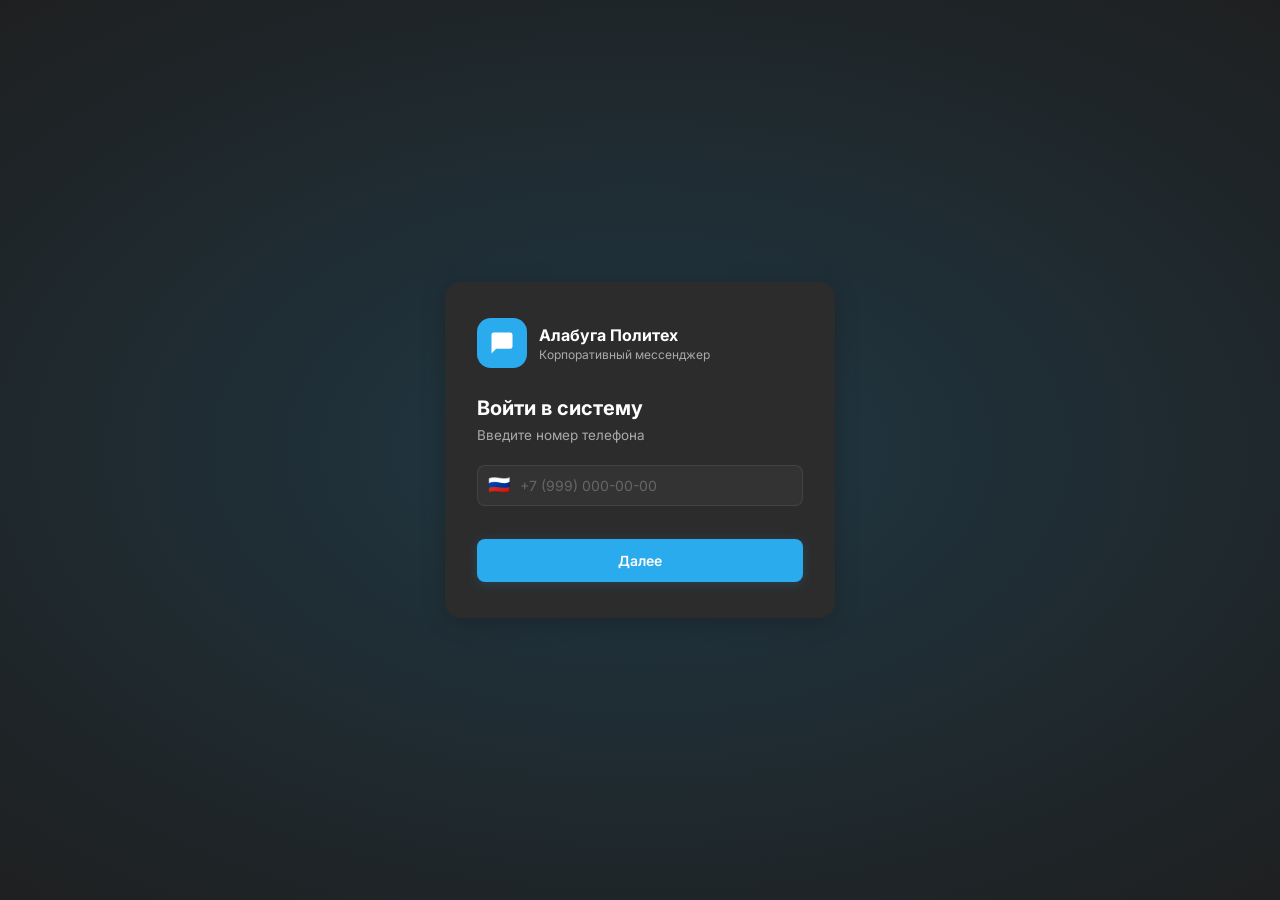
==== frontend/index.html @ 29959d3b "Первый правильный коммит всего проекта" ====
<!DOCTYPE html>
<html lang="ru" data-theme="dark">
<head>
<meta charset="UTF-8">
<meta name="viewport" content="width=device-width,initial-scale=1,viewport-fit=cover">
<title>Алабуга Политех</title>
<link rel="preconnect" href="https://fonts.googleapis.com">
<link href="https://fonts.googleapis.com/css2?family=Inter:wght@400;500;600;700&display=swap" rel="stylesheet">
<link rel="stylesheet" href="css/style.css">
</head>
<body>

<!-- AUTH -->
<div id="auth-screen" class="screen">
  <div class="auth-bg"></div>
  <div class="auth-card">
    <div class="auth-logo">
      <div class="auth-logo-icon">
        <svg width="28" height="28" viewBox="0 0 24 24" fill="none"><path d="M21 15a2 2 0 0 1-2 2H7l-4 4V5a2 2 0 0 1 2-2h14a2 2 0 0 1 2 2z" fill="white"/></svg>
      </div>
      <div><div class="auth-logo-name">Алабуга Политех</div><div class="auth-logo-sub">Корпоративный мессенджер</div></div>
    </div>

    <!-- phone -->
    <div class="astep" id="as-phone">
      <h3 class="ah">Войти в систему</h3>
      <p class="ap">Введите номер телефона</p>
      <div class="fg">
        <div class="phone-input-wrap">
          <span class="phone-flag">🇷🇺</span>
          <input type="tel" id="a-phone" placeholder="+7 (999) 000-00-00" oninput="fmtPhone(this)" autocomplete="tel" spellcheck="false">
        </div>
        <div class="hint" id="h-phone"></div>
      </div>
      <button class="btn-pri" id="btn-phone" onclick="stepPhone()">
        <span>Далее</span><div class="spin" style="display:none"></div>
      </button>
    </div>

    <!-- login -->
    <div class="astep" id="as-login" style="display:none">
      <h3 class="ah">Добро пожаловать!</h3>
      <p class="ap" id="login-sub">Введите пароль</p>
      <div class="fg">
        <div class="pw-w">
          <input type="password" id="a-pw-login" placeholder="Пароль" autocomplete="current-password">
          <button class="pw-eye" onclick="tglPw('a-pw-login')" tabindex="-1">
            <svg width="16" height="16" viewBox="0 0 24 24" fill="none" stroke="currentColor" stroke-width="2"><path d="M1 12s4-8 11-8 11 8 11 8-4 8-11 8-11-8-11-8z"/><circle cx="12" cy="12" r="3"/></svg>
          </button>
        </div>
      </div>
      <button class="btn-pri" id="btn-login" onclick="stepLogin()"><span>Войти</span><div class="spin" style="display:none"></div></button>
      <button class="btn-link" onclick="showStep('as-recover')">Забыли пароль?</button>
      <button class="btn-link" onclick="showStep('as-phone')">← Другой номер</button>
    </div>

    <!-- register -->
    <div class="astep" id="as-reg" style="display:none">
      <h3 class="ah">Создать аккаунт</h3>
      <p class="ap">Номер не зарегистрирован</p>
      <div class="fg"><label>Имя и фамилия</label>
        <input type="text" id="a-dn" placeholder="Иван Иванов" autocomplete="name"></div>
      <div class="fg"><label>Username</label>
        <input type="text" id="a-un" placeholder="ivan_ivanov" oninput="valUser(this)">
        <div class="hint" id="h-un"></div></div>
      <div class="fg">
        <label>Пароль</label>
        <div class="pw-w">
          <input type="password" id="a-pw1" placeholder="Минимум 8 символов" oninput="valPw(this)">
          <button class="pw-eye" onclick="tglPw('a-pw1')" tabindex="-1">
            <svg width="16" height="16" viewBox="0 0 24 24" fill="none" stroke="currentColor" stroke-width="2"><path d="M1 12s4-8 11-8 11 8 11 8-4 8-11 8-11-8-11-8z"/><circle cx="12" cy="12" r="3"/></svg>
          </button>
        </div>
        <div class="pw-reqs" id="pw-reqs">
          <div class="pw-req" id="req-len"><span class="req-dot"></span>Минимум 8 символов</div>
          <div class="pw-req" id="req-upper"><span class="req-dot"></span>Заглавная буква (A–Z)</div>
          <div class="pw-req" id="req-lower"><span class="req-dot"></span>Строчная буква (a–z)</div>
          <div class="pw-req" id="req-digit"><span class="req-dot"></span>Цифра (0–9)</div>
        </div>
      </div>
      <div class="fg"><label>Повторите пароль</label>
        <div class="pw-w">
          <input type="password" id="a-pw2" placeholder="Повторите пароль">
          <button class="pw-eye" onclick="tglPw('a-pw2')" tabindex="-1">
            <svg width="16" height="16" viewBox="0 0 24 24" fill="none" stroke="currentColor" stroke-width="2"><path d="M1 12s4-8 11-8 11 8 11 8-4 8-11 8-11-8-11-8z"/><circle cx="12" cy="12" r="3"/></svg>
          </button>
        </div>
      </div>
      <button class="btn-pri" id="btn-reg" onclick="stepRegister()"><span>Создать аккаунт</span><div class="spin" style="display:none"></div></button>
      <button class="btn-link" onclick="showStep('as-phone')">← Назад</button>
    </div>

    <!-- recover -->
    <div class="astep" id="as-recover" style="display:none">
      <h3 class="ah">Восстановление</h3>
      <p class="ap">Новый пароль для <b id="rec-phone-lbl"></b></p>
      <div class="fg"><div class="pw-w">
        <input type="password" id="rec-pw" placeholder="Новый пароль">
        <button class="pw-eye" onclick="tglPw('rec-pw')" tabindex="-1">
          <svg width="16" height="16" viewBox="0 0 24 24" fill="none" stroke="currentColor" stroke-width="2"><path d="M1 12s4-8 11-8 11 8 11 8-4 8-11 8-11-8-11-8z"/><circle cx="12" cy="12" r="3"/></svg>
        </button>
      </div></div>
      <button class="btn-pri" onclick="stepRecover()"><span>Сменить пароль</span></button>
      <button class="btn-link" onclick="showStep('as-login')">← Назад</button>
    </div>

    <!-- done -->
    <div class="astep" id="as-done" style="display:none;text-align:center">
      <div style="font-size:52px;margin:16px 0">🎉</div>
      <h3 class="ah">Готово!</h3>
      <p class="ap">Аккаунт создан</p>
      <button class="btn-pri" onclick="enterApp()"><span>Начать общение</span></button>
    </div>
  </div>
</div>

<!-- APP -->
<div id="app-screen" class="screen" style="display:none">

  <!-- SIDEBAR -->
  <aside class="sidebar" id="sidebar">
    <div class="sb-head">
      <button class="sb-menu-btn" onclick="toggleSbMenu()" id="sb-menu-btn">
        <div class="sb-av" id="sb-av"></div>
      </button>
      <div class="sb-search-wrap">
        <svg class="sb-search-icon" width="16" height="16" viewBox="0 0 24 24" fill="none" stroke="currentColor" stroke-width="2.2"><circle cx="11" cy="11" r="8"/><path d="m21 21-4.35-4.35"/></svg>
        <input id="srch" class="sb-search-inp" placeholder="Поиск" oninput="onSearch(this.value)" spellcheck="false">
        <button id="srch-clear" class="sb-search-clear" onclick="clearSearch()" style="display:none">
          <svg width="14" height="14" viewBox="0 0 24 24" fill="none" stroke="currentColor" stroke-width="2.5"><line x1="18" y1="6" x2="6" y2="18"/><line x1="6" y1="6" x2="18" y2="18"/></svg>
        </button>
      </div>
      <button class="sb-compose-btn" onclick="openCreateGroup()" title="Создать группу">
        <svg width="20" height="20" viewBox="0 0 24 24" fill="none" stroke="currentColor" stroke-width="2"><path d="M12 5v14M5 12h14"/></svg>
      </button>
    </div>

    <!-- sidebar menu overlay -->
    <div class="sb-menu" id="sb-menu" style="display:none">
      <div class="sb-menu-profile" onclick="openProfile();closeSbMenu()">
        <div class="smp-av" id="smenu-av"></div>
        <div class="smp-info">
          <div class="smp-name" id="smenu-name"></div>
          <div class="smp-un" id="smenu-un"></div>
        </div>
      </div>
      <div class="sb-menu-items">
        <button class="sb-mi" onclick="openFavorites();closeSbMenu()">
          <svg width="20" height="20" viewBox="0 0 24 24" fill="none" stroke="currentColor" stroke-width="1.8"><path d="M19 21l-7-5-7 5V5a2 2 0 0 1 2-2h10a2 2 0 0 1 2 2z"/></svg>
          <span>Избранное</span>
        </button>
        <button class="sb-mi" onclick="newFolder();closeSbMenu()">
          <svg width="20" height="20" viewBox="0 0 24 24" fill="none" stroke="currentColor" stroke-width="1.8"><path d="M22 19a2 2 0 0 1-2 2H4a2 2 0 0 1-2-2V5a2 2 0 0 1 2-2h5l2 3h9a2 2 0 0 1 2 2z"/></svg>
          <span>Папки</span>
        </button>
        <button class="sb-mi" onclick="openSettings();closeSbMenu()">
          <svg width="20" height="20" viewBox="0 0 24 24" fill="none" stroke="currentColor" stroke-width="1.8"><circle cx="12" cy="12" r="3"/><path d="M19.4 15a1.65 1.65 0 0 0 .33 1.82l.06.06a2 2 0 0 1-2.83 2.83l-.06-.06a1.65 1.65 0 0 0-1.82-.33 1.65 1.65 0 0 0-1 1.51V21a2 2 0 0 1-4 0v-.09A1.65 1.65 0 0 0 9 19.4a1.65 1.65 0 0 0-1.82.33l-.06.06a2 2 0 0 1-2.83-2.83l.06-.06A1.65 1.65 0 0 0 4.68 15a1.65 1.65 0 0 0-1.51-1H3a2 2 0 0 1 0-4h.09A1.65 1.65 0 0 0 4.6 9a1.65 1.65 0 0 0-.33-1.82l-.06-.06a2 2 0 0 1 2.83-2.83l.06.06A1.65 1.65 0 0 0 9 4.68a1.65 1.65 0 0 0 1-1.51V3a2 2 0 0 1 4 0v.09a1.65 1.65 0 0 0 1 1.51 1.65 1.65 0 0 0 1.82-.33l.06-.06a2 2 0 0 1 2.83 2.83l-.06.06A1.65 1.65 0 0 0 19.4 9a1.65 1.65 0 0 0 1.51 1H21a2 2 0 0 1 0 4h-.09a1.65 1.65 0 0 0-1.51 1z"/></svg>
          <span>Настройки</span>
        </button>
        <button class="sb-mi" onclick="toggleUnreadFilter();closeSbMenu()" id="sb-mi-unread">
          <svg width="20" height="20" viewBox="0 0 24 24" fill="none" stroke="currentColor" stroke-width="1.8"><circle cx="12" cy="12" r="10"/><path d="M12 8v4l3 3"/></svg>
          <span>Непрочитанные</span>
        </button>
        <div class="sb-mi-sep"></div>
        <button class="sb-mi sb-mi-danger" onclick="confirmLogout();closeSbMenu()">
          <svg width="20" height="20" viewBox="0 0 24 24" fill="none" stroke="currentColor" stroke-width="1.8"><path d="M9 21H5a2 2 0 0 1-2-2V5a2 2 0 0 1 2-2h4"/><polyline points="16 17 21 12 16 7"/><line x1="21" y1="12" x2="9" y2="12"/></svg>
          <span>Выйти</span>
        </button>
      </div>
    </div>

    <div class="folder-tabs" id="folder-tabs"></div>
    <div class="contacts" id="contacts"></div>
  </aside>

  <!-- MAIN CHAT -->
  <main class="chat-main" id="chat-main">
    <div class="welcome" id="welcome">
      <div class="welcome-icon">
        <svg width="64" height="64" viewBox="0 0 24 24" fill="none"><path d="M21 15a2 2 0 0 1-2 2H7l-4 4V5a2 2 0 0 1 2-2h14a2 2 0 0 1 2 2z" fill="var(--acc)" opacity=".15"/><path d="M21 15a2 2 0 0 1-2 2H7l-4 4V5a2 2 0 0 1 2-2h14a2 2 0 0 1 2 2z" stroke="var(--acc)" stroke-width="1.5" fill="none"/></svg>
      </div>
      <h2>Выберите чат</h2>
      <p>Найдите коллегу через поиск или начните переписку</p>
    </div>

    <div id="dialog" style="display:none;height:100%;flex-direction:column;overflow:hidden">
      <!-- chat header -->
      <div class="chat-head">
        <button class="ib back-btn" onclick="closeDialog()">
          <svg width="22" height="22" viewBox="0 0 24 24" fill="none" stroke="currentColor" stroke-width="2.2"><path d="M19 12H5M12 5l-7 7 7 7"/></svg>
        </button>
        <div class="ch-av-wrap" onclick="viewActiveProfile()">
          <div class="ch-av" id="ch-av"></div>
        </div>
        <div class="ch-info" onclick="viewActiveProfile()" style="cursor:pointer;flex:1;min-width:0">
          <div class="ch-name" id="ch-name"></div>
          <div class="ch-sub" id="ch-sub"></div>
        </div>
        <div id="typing-ind" class="typing-ind" style="display:none">
          <span id="typing-name"></span> печатает<span class="typing-dots"><span>.</span><span>.</span><span>.</span></span>
        </div>
        <div style="display:flex;gap:2px">
          <button class="ib ch-ib" id="pinned-btn" onclick="showPinned()" style="display:none" title="Закреплённые">
            <svg width="18" height="18" viewBox="0 0 24 24" fill="none" stroke="currentColor" stroke-width="2"><path d="M21 10c0 7-9 13-9 13s-9-6-9-13a9 9 0 0 1 18 0z"/><circle cx="12" cy="10" r="3"/></svg>
          </button>
          <button class="ib ch-ib" onclick="openChatSearch()" title="Поиск в чате">
            <svg width="18" height="18" viewBox="0 0 24 24" fill="none" stroke="currentColor" stroke-width="2"><circle cx="11" cy="11" r="8"/><path d="m21 21-4.35-4.35"/></svg>
          </button>
        </div>
      </div>

      <div class="pinbar" id="pinbar" style="display:none"></div>
      <div id="bday-banner" style="display:none"></div>

      <!-- messages -->
      <div class="msgs" id="msgs"></div>

      <!-- emoji picker -->
      <div class="ep" id="ep" style="display:none">
        <div class="ep-cats" id="ep-cats"></div>
        <div class="ep-grid" id="ep-grid"></div>
      </div>

      <!-- reply bar -->
      <div class="replybar" id="replybar" style="display:none">
        <div class="rb-line"></div>
        <div class="rb-body">
          <div class="rb-name" id="rb-name"></div>
          <div class="rb-text" id="rb-text"></div>
        </div>
        <button class="ib rb-close" onclick="cancelReply()">
          <svg width="16" height="16" viewBox="0 0 24 24" fill="none" stroke="currentColor" stroke-width="2.5"><line x1="18" y1="6" x2="6" y2="18"/><line x1="6" y1="6" x2="18" y2="18"/></svg>
        </button>
      </div>

      <!-- md toolbar -->
      <div class="md-toolbar" id="md-toolbar">
        <button class="md-btn" title="Жирный (Ctrl+B)" onclick="wrapMd('**','**')"><b>B</b></button>
        <button class="md-btn" title="Курсив (Ctrl+I)" onclick="wrapMd('_','_')"><i>I</i></button>
        <button class="md-btn" title="Зачёркнутый" onclick="wrapMd('~~','~~')"><s>S</s></button>
        <button class="md-btn" title="Код" onclick="wrapMd('`','`')"><code style="font-size:11px">&lt;/&gt;</code></button>
        <button class="md-btn" title="Блок кода" onclick="wrapMd('\`\`\`\n','\n\`\`\`')">
          <svg width="13" height="13" viewBox="0 0 24 24" fill="none" stroke="currentColor" stroke-width="2"><polyline points="16 18 22 12 16 6"/><polyline points="8 6 2 12 8 18"/></svg>
        </button>
      </div>

      <!-- voice bar -->
      <div class="voice-bar" id="voice-bar" style="display:none">
        <div class="voice-pulse"></div>
        <span class="voice-time" id="voice-time">0:00</span>
        <canvas id="voice-wave" width="120" height="28" style="opacity:.75;flex:1;max-width:140px"></canvas>
        <button class="voice-cancel-btn" onclick="cancelVoice()">
          <svg width="16" height="16" viewBox="0 0 24 24" fill="none" stroke="currentColor" stroke-width="2.5"><line x1="18" y1="6" x2="6" y2="18"/><line x1="6" y1="6" x2="18" y2="18"/></svg>
        </button>
        <button class="btn-pri voice-send-btn" onclick="stopVoice()">Отправить</button>
      </div>

      <!-- input row -->
      <div class="input-row" id="input-row">
        <button class="ib msg-ib" onclick="triggerFile()" title="Прикрепить файл">
          <svg width="21" height="21" viewBox="0 0 24 24" fill="none" stroke="currentColor" stroke-width="2"><path d="M21.44 11.05l-9.19 9.19a6 6 0 0 1-8.49-8.49l9.19-9.19a4 4 0 0 1 5.66 5.66l-9.2 9.19a2 2 0 0 1-2.83-2.83l8.49-8.48"/></svg>
        </button>
        <input type="file" id="file-inp" style="display:none" accept="*/*" onchange="handleFile(this)">
        <div class="inp-wrap">
          <button class="ib emoji-btn" id="emoji-btn" onclick="toggleEP()" title="Эмодзи">
            <svg width="22" height="22" viewBox="0 0 24 24" fill="none" stroke="currentColor" stroke-width="2"><circle cx="12" cy="12" r="10"/><path d="M8 13s1.5 2 4 2 4-2 4-2"/><line x1="9" y1="9" x2="9.01" y2="9"/><line x1="15" y1="9" x2="15.01" y2="9"/></svg>
          </button>
          <textarea class="msg-inp" id="msg-inp" placeholder="Сообщение" rows="1" disabled spellcheck="true"></textarea>
        </div>
        <button class="ib msg-ib voice-rec-btn" id="voice-btn" onclick="startVoice()" title="Голосовое сообщение">
          <svg width="21" height="21" viewBox="0 0 24 24" fill="none" stroke="currentColor" stroke-width="2"><path d="M12 1a3 3 0 0 0-3 3v8a3 3 0 0 0 6 0V4a3 3 0 0 0-3-3z"/><path d="M19 10v2a7 7 0 0 1-14 0v-2"/><line x1="12" y1="19" x2="12" y2="23"/></svg>
        </button>
        <button class="send-btn" id="send-btn" onclick="sendMsg()" disabled title="Отправить">
          <svg width="20" height="20" viewBox="0 0 24 24" fill="none"><path d="M22 2L11 13" stroke="white" stroke-width="2.2" stroke-linecap="round"/><path d="M22 2L15 22L11 13L2 9L22 2z" stroke="white" stroke-width="2.2" stroke-linejoin="round"/></svg>
        </button>
      </div>
    </div>
  </main>
</div>

<!-- MODALS -->

<!-- Profile -->
<div class="overlay" id="m-profile" style="display:none" onclick="oc(event,'m-profile')">
  <div class="modal">
    <div class="mh"><h3>Мой профиль</h3><button class="mx" onclick="cm('m-profile')"><svg width="16" height="16" viewBox="0 0 24 24" fill="none" stroke="currentColor" stroke-width="2.5"><line x1="18" y1="6" x2="6" y2="18"/><line x1="6" y1="6" x2="18" y2="18"/></svg></button></div>
    <div class="mb">
      <!-- avatar editor -->
      <div class="av-editor">
        <div class="av-preview-wrap">
          <div class="av-preview" id="pav-big">
            <div class="av-preview-cam">
              <svg width="22" height="22" viewBox="0 0 24 24" fill="none" stroke="white" stroke-width="2"><path d="M23 19a2 2 0 0 1-2 2H3a2 2 0 0 1-2-2V8a2 2 0 0 1 2-2h4l2-3h6l2 3h4a2 2 0 0 1 2 2z"/><circle cx="12" cy="13" r="4"/></svg>
            </div>
          </div>
          <input type="file" id="av-file" accept="image/*" style="display:none" onchange="handleAvatar(this)">
          <!-- crop canvas hidden -->
          <canvas id="av-crop-canvas" style="display:none"></canvas>
        </div>
        <div class="av-actions">
          <button class="av-action-btn" onclick="document.getElementById('av-file').click()">
            <svg width="16" height="16" viewBox="0 0 24 24" fill="none" stroke="currentColor" stroke-width="2"><path d="M21 15v4a2 2 0 0 1-2 2H5a2 2 0 0 1-2-2v-4"/><polyline points="17 8 12 3 7 8"/><line x1="12" y1="3" x2="12" y2="15"/></svg>
            Загрузить фото
          </button>
          <button class="av-action-btn av-action-del" id="av-del-btn" onclick="clearAvatar()" style="display:none">
            <svg width="16" height="16" viewBox="0 0 24 24" fill="none" stroke="currentColor" stroke-width="2"><polyline points="3 6 5 6 21 6"/><path d="M19 6v14a2 2 0 0 1-2 2H7a2 2 0 0 1-2-2V6m3 0V4a1 1 0 0 1 1-1h4a1 1 0 0 1 1 1v2"/></svg>
            Удалить фото
          </button>
        </div>
        <!-- emoji + color picker (fallback) -->
        <div class="av-emoji-section" id="av-emoji-section">
          <div class="pav-lbl">Эмодзи аватара</div>
          <div id="pav-emojis" class="pav-emojis"></div>
          <div class="pav-lbl" style="margin-top:8px">Цвет фона</div>
          <div id="pav-colors" class="pav-colors"></div>
        </div>
      </div>
      <div class="fg"><label>Имя и фамилия</label><input type="text" id="p-dn" spellcheck="true"></div>
      <div class="fg"><label>Username</label><input type="text" id="p-un" disabled style="opacity:.4"></div>
      <div class="fg"><label>Дата рождения</label><input type="date" id="p-bd"></div>
      <div class="fg"><label>Телефон</label><input type="text" id="p-phone" disabled style="opacity:.4"></div>
      <button class="btn-pri" onclick="saveProfile()">Сохранить</button>
    </div>
  </div>
</div>

<!-- User profile -->
<div class="overlay" id="m-uprofile" style="display:none" onclick="oc(event,'m-uprofile')">
  <div class="modal" style="max-width:380px">
    <div class="mh"><h3>Профиль</h3><button class="mx" onclick="cm('m-uprofile')"><svg width="16" height="16" viewBox="0 0 24 24" fill="none" stroke="currentColor" stroke-width="2.5"><line x1="18" y1="6" x2="6" y2="18"/><line x1="6" y1="6" x2="18" y2="18"/></svg></button></div>
    <div class="mb" style="text-align:center">
      <div class="up-av-big" id="up-av"></div>
      <div class="up-name" id="up-name"></div>
      <div class="up-un" id="up-un"></div>
      <div class="up-rows" id="up-rows"></div>
      <button class="btn-pri" id="up-write" style="margin-top:14px">Написать сообщение</button>
    </div>
  </div>
</div>

<!-- Settings -->
<div class="overlay" id="m-settings" style="display:none" onclick="oc(event,'m-settings')">
  <div class="modal modal-w">
    <div class="mh"><h3>Настройки</h3><button class="mx" onclick="cm('m-settings')"><svg width="16" height="16" viewBox="0 0 24 24" fill="none" stroke="currentColor" stroke-width="2.5"><line x1="18" y1="6" x2="6" y2="18"/><line x1="6" y1="6" x2="18" y2="18"/></svg></button></div>
    <div class="mb" style="padding:0">
      <div class="slay">
        <div class="snav">
          <button class="si active" data-p="appearance" onclick="swtSp(this)">
            <svg width="18" height="18" viewBox="0 0 24 24" fill="none" stroke="currentColor" stroke-width="1.8"><circle cx="12" cy="12" r="10"/><path d="M12 8v4l3 3"/></svg>
            Внешний вид
          </button>
          <button class="si" data-p="privacy" onclick="swtSp(this)">
            <svg width="18" height="18" viewBox="0 0 24 24" fill="none" stroke="currentColor" stroke-width="1.8"><rect x="3" y="11" width="18" height="11" rx="2" ry="2"/><path d="M7 11V7a5 5 0 0 1 10 0v4"/></svg>
            Конфиденциальность
          </button>
          <button class="si" data-p="sessions" onclick="swtSp(this)">
            <svg width="18" height="18" viewBox="0 0 24 24" fill="none" stroke="currentColor" stroke-width="1.8"><rect x="2" y="3" width="20" height="14" rx="2"/><path d="M8 21h8m-4-4v4"/></svg>
            Устройства
          </button>
          <button class="si" data-p="notif" onclick="swtSp(this)">
            <svg width="18" height="18" viewBox="0 0 24 24" fill="none" stroke="currentColor" stroke-width="1.8"><path d="M18 8A6 6 0 0 0 6 8c0 7-3 9-3 9h18s-3-2-3-9"/><path d="M13.73 21a2 2 0 0 1-3.46 0"/></svg>
            Уведомления
          </button>
          <button class="si" data-p="about" onclick="swtSp(this)">
            <svg width="18" height="18" viewBox="0 0 24 24" fill="none" stroke="currentColor" stroke-width="1.8"><circle cx="12" cy="12" r="10"/><line x1="12" y1="8" x2="12" y2="12"/><line x1="12" y1="16" x2="12.01" y2="16"/></svg>
            О приложении
          </button>
        </div>
        <div class="scont">
          <div class="sp" id="sp-appearance">
            <div class="sp-t">Внешний вид</div>
            <div class="sr">
              <div class="si-info"><b>Тема</b><div class="sd">Тёмная или светлая</div></div>
              <div class="tsw">
                <div class="topt" data-v="dark" onclick="setTheme('dark')">
                  <svg width="13" height="13" viewBox="0 0 24 24" fill="none" stroke="currentColor" stroke-width="2"><path d="M21 12.79A9 9 0 1 1 11.21 3 7 7 0 0 0 21 12.79z"/></svg>
                  Тёмная
                </div>
                <div class="topt" data-v="light" onclick="setTheme('light')">
                  <svg width="13" height="13" viewBox="0 0 24 24" fill="none" stroke="currentColor" stroke-width="2"><circle cx="12" cy="12" r="5"/><line x1="12" y1="1" x2="12" y2="3"/><line x1="12" y1="21" x2="12" y2="23"/><line x1="4.22" y1="4.22" x2="5.64" y2="5.64"/><line x1="18.36" y1="18.36" x2="19.78" y2="19.78"/><line x1="1" y1="12" x2="3" y2="12"/><line x1="21" y1="12" x2="23" y2="12"/><line x1="4.22" y1="19.78" x2="5.64" y2="18.36"/><line x1="18.36" y1="5.64" x2="19.78" y2="4.22"/></svg>
                  Светлая
                </div>
              </div>
            </div>
            <div class="sr">
              <div class="si-info"><b>Цвет фона чата</b><div class="sd">Выберите цвет</div></div>
              <div style="display:flex;gap:8px;align-items:center">
                <div id="bg-presets" class="bg-presets"></div>
                <label class="bg-custom-wrap" title="Свой цвет">
                  <input type="color" id="bg-custom-color" oninput="setChatBgColor(this.value)" style="width:0;height:0;opacity:0;position:absolute">
                  <div class="bg-opt bg-opt-custom" id="bg-custom-btn">
                    <svg width="14" height="14" viewBox="0 0 24 24" fill="none" stroke="currentColor" stroke-width="2"><circle cx="13.5" cy="6.5" r="0.5"/><circle cx="17.5" cy="10.5" r="0.5"/><circle cx="8.5" cy="7.5" r="0.5"/><circle cx="6.5" cy="12.5" r="0.5"/><path d="M12 2C6.5 2 2 6.5 2 12s4.5 10 10 10c.926 0 1.648-.746 1.648-1.688 0-.437-.18-.835-.437-1.125-.29-.289-.438-.652-.438-1.125a1.64 1.64 0 0 1 1.668-1.668h1.996c3.051 0 5.555-2.503 5.555-5.554C21.965 6.012 17.461 2 12 2z"/></svg>
                  </div>
                </label>
              </div>
            </div>
            <div class="sr">
              <div class="si-info"><b>Размер шрифта</b><div class="sd" id="fs-lbl">14px</div></div>
              <div class="scc">
                <button class="scb" onclick="chFont(-1)">A−</button>
                <div class="sct"><div id="fs-f"></div></div>
                <button class="scb" onclick="chFont(1)">A+</button>
              </div>
            </div>
          </div>
          <div class="sp" id="sp-privacy" style="display:none">
            <div class="sp-t">Конфиденциальность</div>
            <div class="sr"><div class="si-info"><b>Скрыть статус «В сети»</b><div class="sd">Другие не увидят, онлайн ли вы</div></div>
              <label class="tog"><input type="checkbox" id="priv-online" onchange="savePrivacy()"><span class="tr"></span></label></div>
            <div class="sr"><div class="si-info"><b>Скрыть номер телефона</b><div class="sd">Номер скрыт от других пользователей</div></div>
              <label class="tog"><input type="checkbox" id="priv-phone" onchange="savePrivacy()"><span class="tr"></span></label></div>
            <div class="sr"><div class="si-info"><b>Шифрование</b><div class="sd">AES-128, все сообщения шифруются</div></div><div class="badge-green">Активно</div></div>
          </div>
          <div class="sp" id="sp-sessions" style="display:none">
            <div class="sp-t">Активные устройства</div>
            <div id="sessions-list"></div>
            <button class="btn-danger" style="margin-top:14px;width:100%" onclick="clearSessions()">Завершить все другие сессии</button>
          </div>
          <div class="sp" id="sp-notif" style="display:none">
            <div class="sp-t">Уведомления</div>
            <div class="sr"><div class="si-info"><b>Push-уведомления</b></div>
              <label class="tog"><input type="checkbox" id="push-c" onchange="hdlPush(this)"><span class="tr"></span></label></div>
            <div class="sr"><div class="si-info"><b>Звук</b></div>
              <label class="tog"><input type="checkbox" id="snd-c" checked onchange="SOUND=this.checked;lsSet('snd',this.checked?'1':'0')"><span class="tr"></span></label></div>
          </div>
          <div class="sp" id="sp-about" style="display:none">
            <div class="sp-t">О приложении</div>
            <div style="text-align:center;padding:20px 0">
              <div style="width:64px;height:64px;border-radius:18px;background:var(--acc);display:flex;align-items:center;justify-content:center;margin:0 auto 14px">
                <svg width="34" height="34" viewBox="0 0 24 24" fill="none"><path d="M21 15a2 2 0 0 1-2 2H7l-4 4V5a2 2 0 0 1 2-2h14a2 2 0 0 1 2 2z" fill="white"/></svg>
              </div>
              <div style="font-size:17px;font-weight:700;margin-bottom:4px">Алабуга Политех</div>
              <div style="color:var(--t2);font-size:13px">Версия 4.1</div>
            </div>
          </div>
        </div>
      </div>
    </div>
  </div>
</div>

<!-- Create group -->
<div class="overlay" id="m-cgroup" style="display:none" onclick="oc(event,'m-cgroup')">
  <div class="modal">
    <div class="mh"><h3>Создать группу</h3><button class="mx" onclick="cm('m-cgroup')"><svg width="16" height="16" viewBox="0 0 24 24" fill="none" stroke="currentColor" stroke-width="2.5"><line x1="18" y1="6" x2="6" y2="18"/><line x1="6" y1="6" x2="18" y2="18"/></svg></button></div>
    <div class="mb">
      <div class="cg-header">
        <div class="cg-av" id="cg-av" onclick="document.getElementById('cg-av-file').click()">
          <span id="cg-av-emoji">👥</span>
          <div class="cg-av-cam"><svg width="14" height="14" viewBox="0 0 24 24" fill="none" stroke="white" stroke-width="2"><path d="M23 19a2 2 0 0 1-2 2H3a2 2 0 0 1-2-2V8a2 2 0 0 1 2-2h4l2-3h6l2 3h4a2 2 0 0 1 2 2z"/><circle cx="12" cy="13" r="4"/></svg></div>
        </div>
        <input type="file" id="cg-av-file" accept="image/*" style="display:none" onchange="handleGroupAvatar(this)">
        <div style="flex:1;min-width:0">
          <div class="fg" style="margin-bottom:6px"><label>Название группы</label>
            <input type="text" id="g-name" placeholder="Команда ИТ…" spellcheck="true"></div>
          <div id="g-emoji-row" class="ep-mini"></div>
        </div>
      </div>
      <div class="fg"><label>Участники</label>
        <div class="contacts" id="g-mlist" style="max-height:200px;overflow-y:auto"></div>
      </div>
      <div class="chips-row" id="g-chips"></div>
      <button class="btn-pri" style="margin-top:12px" onclick="createGroup()">Создать группу</button>
    </div>
  </div>
</div>

<!-- Favorites -->
<div class="overlay" id="m-favorites" style="display:none" onclick="oc(event,'m-favorites')">
  <div class="modal modal-w">
    <div class="mh"><h3>Избранное</h3><button class="mx" onclick="cm('m-favorites')"><svg width="16" height="16" viewBox="0 0 24 24" fill="none" stroke="currentColor" stroke-width="2.5"><line x1="18" y1="6" x2="6" y2="18"/><line x1="6" y1="6" x2="18" y2="18"/></svg></button></div>
    <div class="mb" style="padding:8px 12px">
      <div id="fav-list"></div>
    </div>
  </div>
</div>

<!-- Confirm -->
<div class="overlay" id="m-confirm" style="display:none" onclick="oc(event,'m-confirm')">
  <div class="modal" style="max-width:340px">
    <div class="mh"><h3 id="cfm-t"></h3><button class="mx" onclick="cm('m-confirm')"><svg width="16" height="16" viewBox="0 0 24 24" fill="none" stroke="currentColor" stroke-width="2.5"><line x1="18" y1="6" x2="6" y2="18"/><line x1="6" y1="6" x2="18" y2="18"/></svg></button></div>
    <div class="mb">
      <p id="cfm-b" style="color:var(--t2);margin-bottom:16px;font-size:13px;line-height:1.5"></p>
      <div id="cfm-btns" style="display:flex;gap:8px;flex-wrap:wrap"></div>
    </div>
  </div>
</div>

<!-- Lightbox -->
<div id="lightbox" onclick="closeLightbox()" style="display:none;position:fixed;inset:0;background:rgba(0,0,0,.9);z-index:600;align-items:center;justify-content:center;cursor:zoom-out">
  <img id="lb-img" style="max-width:94vw;max-height:94vh;border-radius:6px;object-fit:contain">
</div>

<!-- Avatar crop modal -->
<div class="overlay" id="m-av-crop" style="display:none">
  <div class="modal" style="max-width:380px">
    <div class="mh"><h3>Обрезать фото</h3><button class="mx" onclick="cancelAvatarCrop()"><svg width="16" height="16" viewBox="0 0 24 24" fill="none" stroke="currentColor" stroke-width="2.5"><line x1="18" y1="6" x2="6" y2="18"/><line x1="6" y1="6" x2="18" y2="18"/></svg></button></div>
    <div class="mb" style="text-align:center">
      <div style="position:relative;display:inline-block;margin-bottom:14px">
        <canvas id="crop-preview" width="240" height="240" style="border-radius:50%;cursor:move;touch-action:none;display:block"></canvas>
      </div>
      <div style="display:flex;gap:8px;justify-content:center;margin-bottom:12px">
        <button class="scb" onclick="cropZoom(-0.1)">
          <svg width="14" height="14" viewBox="0 0 24 24" fill="none" stroke="currentColor" stroke-width="2.5"><line x1="5" y1="12" x2="19" y2="12"/></svg>
        </button>
        <span style="font-size:12px;color:var(--t2);align-self:center">Масштаб</span>
        <button class="scb" onclick="cropZoom(0.1)">
          <svg width="14" height="14" viewBox="0 0 24 24" fill="none" stroke="currentColor" stroke-width="2.5"><line x1="12" y1="5" x2="12" y2="19"/><line x1="5" y1="12" x2="19" y2="12"/></svg>
        </button>
      </div>
      <div style="display:flex;gap:8px">
        <button class="btn-ghost" onclick="cancelAvatarCrop()">Отмена</button>
        <button class="btn-pri" onclick="confirmAvatarCrop()">Применить</button>
      </div>
    </div>
  </div>
</div>

<div class="ctx" id="ctx"></div>
<div class="react-pop" id="react-pop" style="display:none"></div>
<div id="toasts"></div>

<script src="js/websocket.js"></script>
<script src="js/app.js"></script>
</body>
</html>
---- frontend/css/style.css ----
/* ═══ TELEGRAM-STYLE DESIGN TOKENS ═══ */
:root {
  --acc: #2AABEE;
  --acc-d: #1A95D8;
  --acc-g: rgba(42,171,238,.18);
  --r4: 4px; --r8: 8px; --r12: 12px; --r16: 16px;
  --font: 'Inter', -apple-system, BlinkMacSystemFont, 'Segoe UI', Roboto, sans-serif;
  --emoji-font: 'Apple Color Emoji', 'Segoe UI Emoji', 'Noto Color Emoji', 'Android Emoji', sans-serif;
  --sh: 0 4px 24px rgba(0,0,0,.22);
  --sh-l: 0 2px 8px rgba(0,0,0,.14);
  --fs: 14px;
}
[data-theme="dark"] {
  --bg0: #212121; --bg1: #2C2C2C; --bg2: #333333; --bg3: #3A3A3A; --bg4: #424242;
  --bgi: #1E1E1E;
  --t1: #FFFFFF; --t2: #AAAAAA; --t3: #666666;
  --brd: rgba(255,255,255,.08);
  --out: #2A6FBD; --out-t: #FFFFFF;
  --in: #333333; --in-t: #FFFFFF;
  --head-bg: #2C2C2C;
  --sb-bg: #212121;
  --chat-bg: #1E1E1E;
}
[data-theme="light"] {
  --bg0: #F0F2F5; --bg1: #FFFFFF; --bg2: #F0F2F5; --bg3: #E4E6EB; --bg4: #D8DADF;
  --bgi: #FAFAFA;
  --t1: #000000; --t2: #65676B; --t3: #9A9DA4;
  --brd: rgba(0,0,0,.08);
  --out: #2AABEE; --out-t: #FFFFFF;
  --in: #FFFFFF; --in-t: #000000;
  --head-bg: #FFFFFF;
  --sb-bg: #FFFFFF;
  --chat-bg: #DAEAF8;
}

*, *::before, *::after { box-sizing: border-box; margin: 0; padding: 0; }
html, body {
  height: 100%; font-family: var(--font); font-size: var(--fs);
  background: var(--bg0); color: var(--t1); overflow: hidden;
  -webkit-font-smoothing: antialiased; -moz-osx-font-smoothing: grayscale;
}
button, input, textarea { font-family: var(--font); font-size: inherit; }
button { cursor: pointer; border: none; background: none; color: inherit; }
::-webkit-scrollbar { width: 3px; }
::-webkit-scrollbar-thumb { background: var(--bg4); border-radius: 3px; }
input, textarea { color: var(--t1); }
::placeholder { color: var(--t3); }

/* ═══ AUTH ═══ */
.screen { display: flex; width: 100%; height: 100%; }
#auth-screen { justify-content: center; align-items: center; position: relative; overflow: hidden; background: var(--chat-bg); }
.auth-bg {
  position: absolute; inset: 0; pointer-events: none;
  background: radial-gradient(ellipse 80% 70% at 50% 50%, var(--acc-g), transparent);
}
.auth-card {
  background: var(--bg1); border-radius: var(--r16);
  padding: 36px 32px; width: 100%; max-width: 390px;
  box-shadow: var(--sh); position: relative; z-index: 1;
  animation: cIn .3s cubic-bezier(.34,1.4,.64,1);
}
@keyframes cIn { from { opacity:0; transform:translateY(16px) scale(.97) } to { opacity:1; transform:none } }
.auth-logo { display: flex; align-items: center; gap: 12px; margin-bottom: 28px; }
.auth-logo-icon {
  width: 50px; height: 50px; border-radius: 14px; background: var(--acc);
  display: flex; align-items: center; justify-content: center; flex-shrink: 0;
}
.auth-logo-name { font-size: 16px; font-weight: 700; }
.auth-logo-sub { font-size: 12px; color: var(--t2); margin-top: 2px; }
.astep { animation: fI .22s ease; }
@keyframes fI { from { opacity:0; transform:translateX(10px) } to { opacity:1; transform:none } }
.ah { font-size: 20px; font-weight: 700; margin-bottom: 6px; }
.ap { font-size: 13.5px; color: var(--t2); margin-bottom: 20px; line-height: 1.4; }
.fg { margin-bottom: 14px; }
.fg label { display: block; font-size: 11px; font-weight: 600; color: var(--t2); margin-bottom: 6px; text-transform: uppercase; letter-spacing: .5px; }
.phone-input-wrap { display: flex; align-items: center; background: var(--bg2); border: 1.5px solid var(--brd); border-radius: var(--r8); overflow: hidden; transition: border-color .15s; }
.phone-input-wrap:focus-within { border-color: var(--acc); }
.phone-flag { padding: 0 10px; font-size: 18px; line-height: 1; }
.phone-input-wrap input { flex: 1; padding: 11px 12px 11px 0; background: none; border: none; outline: none; font-size: var(--fs); }
input[type=text], input[type=password], input[type=date] {
  width: 100%; padding: 11px 13px;
  background: var(--bg2); border: 1.5px solid var(--brd);
  border-radius: var(--r8); font-size: var(--fs); outline: none;
  transition: border-color .15s, box-shadow .15s;
}
input:focus, textarea:focus { border-color: var(--acc); box-shadow: 0 0 0 3px var(--acc-g); }
.hint { font-size: 11.5px; margin-top: 5px; min-height: 14px; }
.hint.ok { color: #31D158; } .hint.err { color: #FF453A; }
/* password requirements */
.pw-reqs { margin-top: 8px; display: flex; flex-direction: column; gap: 4px; }
.pw-req { display: flex; align-items: center; gap: 7px; font-size: 12px; color: var(--t3); transition: color .15s; }
.pw-req.ok { color: #31D158; }
.req-dot { width: 6px; height: 6px; border-radius: 50%; background: var(--t3); flex-shrink: 0; transition: background .15s; }
.pw-req.ok .req-dot { background: #31D158; }
.pw-w { position: relative; }
.pw-w input { padding-right: 42px; }
.pw-eye { position: absolute; right: 10px; top: 50%; transform: translateY(-50%); color: var(--t3); width: 28px; height: 28px; border-radius: 6px; display: flex; align-items: center; justify-content: center; }
.pw-eye:hover { background: var(--bg3); color: var(--t1); }
.btn-pri {
  width: 100%; padding: 13px; background: var(--acc); border-radius: var(--r8);
  color: #fff; font-size: 14px; font-weight: 600; display: flex; align-items: center;
  justify-content: center; gap: 8px; box-shadow: 0 2px 12px var(--acc-g);
  transition: background .15s, transform .12s, box-shadow .15s;
}
.btn-pri:hover:not(:disabled) { background: var(--acc-d); transform: translateY(-1px); }
.btn-pri:active:not(:disabled) { transform: translateY(0); }
.btn-pri:disabled { background: var(--bg3); box-shadow: none; cursor: not-allowed; opacity: .6; }
.btn-ghost {
  flex: 1; padding: 11px; background: var(--bg2); border-radius: var(--r8);
  color: var(--t2); font-size: 13px; font-weight: 500; border: 1px solid var(--brd);
  transition: background .13s;
}
.btn-ghost:hover { background: var(--bg3); }
.btn-danger {
  padding: 11px 16px; background: rgba(255,69,58,.1); border: 1.5px solid rgba(255,69,58,.3);
  border-radius: var(--r8); color: #FF453A; font-size: 13px; font-weight: 600;
  transition: background .13s;
}
.btn-danger:hover { background: rgba(255,69,58,.18); }
.btn-link { width: 100%; padding: 10px; background: none; color: var(--acc); font-size: 13px; font-weight: 500; margin-top: 4px; transition: opacity .13s; }
.btn-link:hover { opacity: .75; }
.spin { width: 17px; height: 17px; border: 2.5px solid rgba(255,255,255,.3); border-top-color: #fff; border-radius: 50%; animation: sp .6s linear infinite; }
@keyframes sp { to { transform: rotate(360deg) } }

/* ═══ SIDEBAR ═══ */
.sidebar {
  width: 320px; min-width: 320px; display: flex; flex-direction: column;
  background: var(--sb-bg); border-right: 1px solid var(--brd); position: relative; z-index: 10;
}
.sb-head {
  display: flex; align-items: center; gap: 6px; padding: 8px 12px;
  background: var(--head-bg); border-bottom: 1px solid var(--brd);
  height: 56px;
}
.sb-menu-btn { flex-shrink: 0; padding: 4px; border-radius: 50%; }
.sb-menu-btn:hover { background: var(--bg3); }
.sb-av {
  width: 38px; height: 38px; border-radius: 50%; background: var(--acc);
  display: flex; align-items: center; justify-content: center; font-size: 16px;
  overflow: hidden; background-size: cover; background-position: center; cursor: pointer;
}
.sb-search-wrap {
  flex: 1; display: flex; align-items: center; gap: 6px;
  background: var(--bg2); border-radius: 20px; padding: 7px 12px;
  border: 1px solid transparent; transition: border-color .15s;
}
.sb-search-wrap:focus-within { border-color: var(--acc); }
.sb-search-icon { color: var(--t3); flex-shrink: 0; }
.sb-search-inp { flex: 1; background: none; border: none; outline: none; font-size: 14px; color: var(--t1); }
.sb-search-clear { color: var(--t3); width: 20px; height: 20px; border-radius: 50%; display: flex; align-items: center; justify-content: center; }
.sb-search-clear:hover { background: var(--bg3); color: var(--t1); }
.sb-compose-btn {
  width: 34px; height: 34px; border-radius: 50%; color: var(--acc);
  display: flex; align-items: center; justify-content: center; flex-shrink: 0;
  transition: background .13s;
}
.sb-compose-btn:hover { background: var(--bg3); }
/* sidebar menu */
.sb-menu {
  position: absolute; top: 56px; left: 0; right: 0; bottom: 0;
  background: var(--sb-bg); z-index: 20; overflow-y: auto;
  animation: fI .18s ease;
}
.sb-menu-profile {
  display: flex; align-items: center; gap: 12px; padding: 16px 14px 14px;
  cursor: pointer; border-bottom: 1px solid var(--brd);
  transition: background .13s;
}
.sb-menu-profile:hover { background: var(--bg2); }
.smp-av {
  width: 48px; height: 48px; border-radius: 50%; background: var(--acc); flex-shrink: 0;
  display: flex; align-items: center; justify-content: center; font-size: 20px;
  overflow: hidden; background-size: cover; background-position: center;
}
.smp-name { font-size: 15px; font-weight: 600; }
.smp-un { font-size: 12.5px; color: var(--t2); margin-top: 2px; }
.sb-menu-items { padding: 6px 0; }
.sb-mi {
  display: flex; align-items: center; gap: 14px; padding: 12px 16px;
  width: 100%; text-align: left; font-size: 14px; font-weight: 500; color: var(--t1);
  transition: background .13s;
}
.sb-mi svg { color: var(--acc); flex-shrink: 0; }
.sb-mi:hover { background: var(--bg2); }
.sb-mi.active-mi svg { color: var(--acc); }
.sb-mi-sep { height: 1px; background: var(--brd); margin: 4px 0; }
.sb-mi-danger { color: #FF453A; }
.sb-mi-danger svg { color: #FF453A; }
.folder-tabs { display: flex; gap: 2px; padding: 6px 8px 4px; overflow-x: auto; flex-shrink: 0; }
.folder-tabs:empty { display: none; }
.ftab {
  padding: 5px 14px; border-radius: 14px; font-size: 13px; font-weight: 500; color: var(--t2);
  background: transparent; white-space: nowrap; cursor: pointer; flex-shrink: 0;
  transition: background .13s, color .13s;
}
.ftab:hover { background: var(--bg2); }
.ftab.act { background: var(--acc); color: #fff; }
.contacts { flex: 1; overflow-y: auto; }
/* chat item */
.sect { font-size: 11px; font-weight: 600; color: var(--t3); text-transform: uppercase; letter-spacing: .7px; padding: 8px 16px 4px; }
.ci {
  display: flex; align-items: center; gap: 10px; padding: 8px 14px;
  cursor: pointer; position: relative; user-select: none; transition: background .12s;
}
.ci:hover { background: var(--bg2); }
.ci.act { background: var(--acc-g); }
[data-theme="light"] .ci.act { background: #E8F4FC; }
.ci.pinned .ci-name::before { content: ''; display: inline-block; width: 10px; height: 10px; background: url("data:image/svg+xml,%3Csvg xmlns='http://www.w3.org/2000/svg' width='10' height='10' viewBox='0 0 24 24' fill='none' stroke='%23aaa' stroke-width='2'%3E%3Cpath d='M21 10c0 7-9 13-9 13s-9-6-9-13a9 9 0 0 1 18 0z'/%3E%3C/svg%3E") center/contain no-repeat; margin-right: 4px; }
.ci-av {
  width: 50px; height: 50px; min-width: 50px; border-radius: 50%;
  display: flex; align-items: center; justify-content: center; font-size: 20px;
  overflow: hidden; background-size: cover; background-position: center;
  position: relative;
}
.ci-av.online::after {
  content: ''; position: absolute; right: 1px; bottom: 1px;
  width: 12px; height: 12px; border-radius: 50%; background: #31D158;
  border: 2px solid var(--sb-bg);
}
.ci-info { flex: 1; min-width: 0; }
.ci-top { display: flex; align-items: baseline; justify-content: space-between; gap: 6px; margin-bottom: 3px; }
.ci-name { font-size: 14.5px; font-weight: 500; white-space: nowrap; overflow: hidden; text-overflow: ellipsis; flex: 1; min-width: 0; }
.ci-time { font-size: 12px; color: var(--t3); flex-shrink: 0; }
.ci-bot { display: flex; align-items: center; gap: 6px; }
.ci-sub { font-size: 13px; color: var(--t2); white-space: nowrap; overflow: hidden; text-overflow: ellipsis; flex: 1; min-width: 0; line-height: 1.3; }
.ci-draft-mark { color: #FF9F0A; font-size: 13px; font-weight: 500; flex-shrink: 0; }
.ub {
  min-width: 20px; height: 20px; padding: 0 6px; background: var(--acc); border-radius: 10px;
  display: flex; align-items: center; justify-content: center;
  font-size: 11px; font-weight: 700; color: #fff; flex-shrink: 0;
  animation: pop .18s cubic-bezier(.34,1.56,.64,1);
}
.ub.muted { background: var(--t3); }
@keyframes pop { from { transform: scale(0) } to { transform: scale(1) } }

/* ═══ CHAT MAIN ═══ */
.chat-main { flex: 1; display: flex; flex-direction: column; background: var(--chat-bg); min-width: 0; overflow: hidden; }
.welcome { flex: 1; display: flex; flex-direction: column; align-items: center; justify-content: center; gap: 14px; padding: 20px; }
.welcome-icon { width: 80px; height: 80px; border-radius: 24px; background: var(--bg1); display: flex; align-items: center; justify-content: center; box-shadow: var(--sh-l); }
.welcome h2 { font-size: 20px; font-weight: 700; }
.welcome p { font-size: 13.5px; color: var(--t2); text-align: center; }
/* chat header */
.chat-head {
  display: flex; align-items: center; gap: 8px; padding: 0 12px;
  height: 56px; background: var(--head-bg); border-bottom: 1px solid var(--brd);
  flex-shrink: 0; position: relative; z-index: 5;
}
.back-btn { display: none; color: var(--acc); }
.ch-av-wrap { flex-shrink: 0; }
.ch-av {
  width: 38px; height: 38px; border-radius: 50%; background: var(--acc);
  display: flex; align-items: center; justify-content: center; font-size: 16px;
  overflow: hidden; background-size: cover; background-position: center; cursor: pointer;
}
.ch-name { font-size: 15px; font-weight: 600; white-space: nowrap; overflow: hidden; text-overflow: ellipsis; }
.ch-sub { font-size: 12px; color: var(--acc); white-space: nowrap; overflow: hidden; text-overflow: ellipsis; }
.ch-ib { color: var(--t2); }
.typing-ind {
  position: absolute; left: 56px; right: 120px; bottom: 8px;
  font-size: 12px; color: var(--acc); display: flex; align-items: center; gap: 3px;
  white-space: nowrap; overflow: hidden;
}
.typing-dots span { animation: tdot 1.3s infinite; }
.typing-dots span:nth-child(2) { animation-delay: .2s; }
.typing-dots span:nth-child(3) { animation-delay: .4s; }
@keyframes tdot { 0%,60%,100%{opacity:.25} 30%{opacity:1} }
.pinbar {
  display: flex; align-items: center; gap: 10px; padding: 8px 16px;
  background: var(--head-bg); border-bottom: 1px solid var(--brd);
  font-size: 13px; color: var(--t2); cursor: pointer;
}
.pinbar:hover { background: var(--bg2); }
#bday-banner {
  padding: 8px 16px; background: rgba(255,159,10,.12);
  border-bottom: 1px solid rgba(255,159,10,.2);
  font-size: 13px; color: var(--t1); text-align: center;
}
/* messages */
.msgs {
  flex: 1; overflow-y: auto; padding: 12px 16px 6px;
  display: flex; flex-direction: column; gap: 2px;
  --chat-pattern: none;
}
.dsep { text-align: center; margin: 8px 0 6px; }
.dsep span {
  background: rgba(0,0,0,.3); color: #fff; font-size: 12px;
  padding: 3px 12px; border-radius: 12px;
}
[data-theme="light"] .dsep span { background: rgba(255,255,255,.85); color: #333; }
.mr { display: flex; align-items: flex-end; gap: 6px; margin-bottom: 1px; }
.mr.out { flex-direction: row-reverse; }
.mr-av {
  width: 28px; height: 28px; min-width: 28px; border-radius: 50%;
  display: flex; align-items: center; justify-content: center; font-size: 12px;
  overflow: hidden; background-size: cover; background-position: center; flex-shrink: 0;
}
.bw { display: flex; flex-direction: column; max-width: 72%; }
.mr.out .bw { align-items: flex-end; }
.mr.in .bw { align-items: flex-start; }
.bw-sn { font-size: 11.5px; font-weight: 600; color: var(--acc); margin-bottom: 3px; padding: 0 4px; }
.bub {
  padding: 8px 12px 7px; border-radius: 18px; font-size: var(--fs); line-height: 1.5;
  word-break: break-word; white-space: pre-wrap; cursor: default; position: relative;
  animation: bIn .14s ease; max-width: 100%;
}
@keyframes bIn { from { opacity:0; transform:translateY(4px) scale(.98) } to { opacity:1; transform:none } }
.bub.out {
  background: var(--out); color: var(--out-t);
  border-bottom-right-radius: 4px;
}
.bub.in {
  background: var(--in); color: var(--in-t);
  border-bottom-left-radius: 4px;
}
[data-theme="light"] .bub.in { box-shadow: 0 1px 2px rgba(0,0,0,.1); }
.bub.big-e { background: none!important; border: none!important; font-size: 42px; padding: 2px!important; line-height: 1.1; }
.bub.sys {
  background: rgba(0,0,0,.28); color: rgba(255,255,255,.8); font-size: 12px;
  font-style: italic; border-radius: 12px; padding: 4px 14px; align-self: center;
  border: none!important; animation: none;
}
[data-theme="light"] .bub.sys { background: rgba(0,0,0,.12); color: rgba(0,0,0,.6); }
/* markdown in bubbles */
.bub .md-b { font-weight: 700; }
.bub .md-i { font-style: italic; }
.bub .md-s { text-decoration: line-through; }
.bub .md-code { font-family: 'SF Mono', 'Monaco', 'Consolas', monospace; background: rgba(0,0,0,.15); border-radius: 4px; padding: 1px 5px; font-size: .88em; }
.bub .md-pre { font-family: 'SF Mono', 'Monaco', 'Consolas', monospace; background: rgba(0,0,0,.15); border-radius: 8px; padding: 8px 12px; margin: 5px 0; font-size: .88em; white-space: pre; overflow-x: auto; display: block; }
[data-theme="light"] .bub .md-code, [data-theme="light"] .bub .md-pre { background: rgba(0,0,0,.07); }
/* reply */
.rq { background: rgba(0,0,0,.1); border-left: 3px solid rgba(255,255,255,.6); border-radius: 6px; padding: 4px 8px; margin-bottom: 5px; cursor: pointer; }
.bub.in .rq { background: var(--bg2); border-left-color: var(--acc); }
.rq-name { font-size: 11.5px; font-weight: 600; opacity: .9; margin-bottom: 1px; }
.rq-text { font-size: 12px; opacity: .75; white-space: nowrap; overflow: hidden; text-overflow: ellipsis; max-width: 260px; }
/* reactions */
.reacts { display: flex; gap: 4px; margin-top: 4px; flex-wrap: wrap; }
.react {
  display: flex; align-items: center; gap: 3px; background: var(--bg2);
  border: 1px solid var(--brd); border-radius: 12px; padding: 2px 8px;
  font-size: 12.5px; cursor: pointer; transition: transform .1s;
}
.react:hover { transform: scale(1.08); }
.react.mine { background: var(--acc-g); border-color: var(--acc); }
.react-n { font-size: 11px; font-weight: 600; color: var(--t2); }
/* image */
.img-bub { max-width: 280px; max-height: 240px; border-radius: 10px; cursor: zoom-in; display: block; object-fit: cover; }
/* file */
.fb { display: flex; align-items: center; gap: 10px; background: rgba(0,0,0,.1); border-radius: 10px; padding: 9px 12px; }
.fi { font-size: 24px; }
.fn { font-size: 13px; font-weight: 500; max-width: 200px; white-space: nowrap; overflow: hidden; text-overflow: ellipsis; }
/* voice */
.vb { display: flex; align-items: center; gap: 8px; min-width: 200px; }
.vb-btn {
  width: 36px; height: 36px; border-radius: 50%; background: rgba(255,255,255,.2);
  display: flex; align-items: center; justify-content: center; cursor: pointer;
  font-size: 13px; flex-shrink: 0; transition: background .13s;
}
.bub.out .vb-btn { background: rgba(255,255,255,.2); }
.bub.in .vb-btn { background: var(--acc); color: white; }
.vb-btn:hover { opacity: .85; }
.vb-time-label { font-size: 11px; opacity: .7; white-space: nowrap; }
/* meta */
.bm { display: flex; align-items: center; gap: 3px; font-size: 11px; color: var(--t3); margin-top: 2px; padding: 0 2px; }
.mr.out .bm { justify-content: flex-end; }
.bub.out .bm { color: rgba(255,255,255,.55); }
.ticks { display: flex; }
.tick { font-size: 12px; margin-left: -5px; opacity: .6; }
.tick:first-child { margin-left: 0; }
.tick.delivered { opacity: .85; }
.tick.read { color: #5AC8FA; opacity: 1; }
.bub.out .tick.read { color: rgba(255,255,255,.9); }
/* pinned mark */
.bub.pinned-mark::after { content: '📌'; position: absolute; top: -8px; right: -2px; font-size: 11px; }

/* ═══ EMOJI PICKER ═══ */
.ep {
  position: absolute; bottom: 100%; left: 0; right: 0;
  background: var(--bg1); border-top: 1px solid var(--brd);
  z-index: 90; overflow: hidden; display: flex; flex-direction: column;
  animation: eIn .15s ease;
}
@keyframes eIn { from { opacity:0; transform:translateY(8px) } to { opacity:1; transform:none } }
.ep-cats { display: flex; gap: 2px; padding: 6px 8px 4px; border-bottom: 1px solid var(--brd); overflow-x: auto; flex-shrink: 0; }
.epc {
  min-width: 32px; height: 30px; border-radius: 6px; display: flex; align-items: center;
  justify-content: center; font-size: 18px; cursor: pointer; flex-shrink: 0;
  font-family: var(--emoji-font);
}
.epc:hover, .epc.act { background: var(--bg3); }
.ep-grid { display: grid; grid-template-columns: repeat(8, 1fr); gap: 2px; padding: 6px 8px; max-height: 200px; overflow-y: auto; }
.epb {
  aspect-ratio: 1; border-radius: 6px; display: flex; align-items: center; justify-content: center;
  font-size: 22px; cursor: pointer; font-family: var(--emoji-font); transition: background .1s;
}
.epb:hover { background: var(--bg3); }
.ep-mini { display: flex; flex-wrap: wrap; gap: 4px; }
.em-opt { width: 30px; height: 30px; border-radius: 7px; display: flex; align-items: center; justify-content: center; font-size: 18px; cursor: pointer; border: 2px solid transparent; font-family: var(--emoji-font); }
.em-opt:hover { background: var(--bg3); }
.em-opt.sel { border-color: var(--acc); background: var(--bg3); }

/* ═══ MD TOOLBAR ═══ */
.md-toolbar { display: flex; gap: 1px; padding: 3px 12px; background: var(--bg1); border-top: 1px solid var(--brd); }
.md-btn { padding: 5px 10px; border-radius: 5px; font-size: 12.5px; color: var(--t2); transition: background .12s, color .12s; }
.md-btn:hover { background: var(--bg3); color: var(--t1); }

/* ═══ INPUT ═══ */
.replybar { display: flex; align-items: center; gap: 10px; padding: 8px 14px; background: var(--head-bg); border-top: 1px solid var(--brd); }
.rb-line { width: 3px; align-self: stretch; background: var(--acc); border-radius: 2px; }
.rb-body { flex: 1; min-width: 0; }
.rb-name { font-size: 12px; font-weight: 600; color: var(--acc); }
.rb-text { font-size: 12.5px; color: var(--t2); white-space: nowrap; overflow: hidden; text-overflow: ellipsis; }
.rb-close { color: var(--t3); }
.input-row {
  display: flex; align-items: flex-end; gap: 6px; padding: 8px 10px;
  background: var(--head-bg); border-top: 1px solid var(--brd);
}
.ib {
  width: 36px; height: 36px; border-radius: 50%; display: flex; align-items: center;
  justify-content: center; color: var(--t2); flex-shrink: 0; transition: background .13s, color .13s;
}
.ib:hover { background: var(--bg3); color: var(--t1); }
.msg-ib { color: var(--t2); }
.inp-wrap { flex: 1; position: relative; display: flex; align-items: flex-end; background: var(--bg2); border-radius: 20px; border: 1px solid var(--brd); overflow: hidden; transition: border-color .15s; }
.inp-wrap:focus-within { border-color: rgba(42,171,238,.4); }
.emoji-btn { color: var(--t3); width: 36px; height: 36px; border-radius: 0; flex-shrink: 0; }
.emoji-btn:hover { background: var(--bg3); color: var(--acc); }
.emoji-btn.act { color: var(--acc); }
.msg-inp {
  flex: 1; padding: 9px 12px 9px 4px; background: none; border: none;
  font-size: var(--fs); color: var(--t1); outline: none; resize: none;
  max-height: 128px; line-height: 1.45; overflow-y: auto;
  font-family: var(--font);
}
.msg-inp:disabled { opacity: .35; cursor: not-allowed; }
.voice-rec-btn { color: var(--t2); }
.voice-rec-btn.rec { color: #FF453A; animation: pluse 1s infinite; }
@keyframes pluse { 0%,100%{opacity:1} 50%{opacity:.4} }
.send-btn {
  width: 38px; height: 38px; border-radius: 50%; background: var(--acc);
  display: none; align-items: center; justify-content: center; flex-shrink: 0;
  box-shadow: 0 2px 10px var(--acc-g); transition: background .14s, transform .12s;
}
.send-btn:hover:not(:disabled) { background: var(--acc-d); transform: scale(1.05); }
.send-btn:disabled { background: var(--bg3); box-shadow: none; cursor: not-allowed; }
.voice-bar {
  display: none; align-items: center; gap: 10px; padding: 10px 14px;
  background: var(--head-bg); border-top: 1px solid var(--brd);
}
.voice-pulse { width: 10px; height: 10px; border-radius: 50%; background: #FF453A; animation: pluse 1s infinite; flex-shrink: 0; }
.voice-time { font-size: 14px; font-weight: 600; color: #FF453A; min-width: 38px; }
.voice-cancel-btn {
  width: 32px; height: 32px; border-radius: 50%; background: var(--bg2);
  display: flex; align-items: center; justify-content: center; color: var(--t2);
  border: 1px solid var(--brd);
}
.voice-send-btn { width: auto; padding: 8px 16px; font-size: 13px; }

/* ═══ MODALS ═══ */
.overlay {
  position: fixed; inset: 0; background: rgba(0,0,0,.6);
  align-items: center; justify-content: center; z-index: 200;
  padding: 16px; animation: ovlIn .15s ease;
}
@keyframes ovlIn { from { opacity:0 } to { opacity:1 } }
.modal {
  background: var(--bg1); border-radius: var(--r16); width: 100%; max-width: 460px;
  max-height: 90vh; overflow-y: auto; box-shadow: var(--sh);
  animation: mIn .2s cubic-bezier(.34,1.2,.64,1);
}
.modal-w { max-width: 600px; max-height: 82vh; }
@keyframes mIn { from { opacity:0; transform:scale(.95) translateY(12px) } to { opacity:1; transform:none } }
.mh {
  display: flex; align-items: center; justify-content: space-between;
  padding: 16px 18px 14px; border-bottom: 1px solid var(--brd);
  position: sticky; top: 0; background: var(--bg1); z-index: 1;
}
.mh h3 { font-size: 16px; font-weight: 700; }
.mx {
  width: 28px; height: 28px; border-radius: 50%; color: var(--t2);
  display: flex; align-items: center; justify-content: center;
  transition: background .13s;
}
.mx:hover { background: var(--bg3); }
.mb { padding: 16px 18px 18px; }

/* avatar editor */
.av-editor { display: flex; flex-direction: column; align-items: center; gap: 12px; margin-bottom: 18px; }
.av-preview-wrap { position: relative; }
.av-preview {
  width: 88px; height: 88px; border-radius: 50%; background: var(--acc);
  display: flex; align-items: center; justify-content: center; font-size: 34px;
  cursor: pointer; overflow: hidden; background-size: cover; background-position: center;
  position: relative; border: 3px solid var(--bg3); transition: border-color .15s;
}
.av-preview:hover { border-color: var(--acc); }
.av-preview-cam {
  position: absolute; inset: 0; background: rgba(0,0,0,.5);
  display: flex; align-items: center; justify-content: center;
  opacity: 0; transition: opacity .15s; cursor: pointer;
}
.av-preview:hover .av-preview-cam { opacity: 1; }
.av-actions { display: flex; gap: 8px; flex-wrap: wrap; justify-content: center; }
.av-action-btn {
  display: flex; align-items: center; gap: 6px; padding: 7px 14px;
  background: var(--bg2); border-radius: 20px; font-size: 13px; font-weight: 500; color: var(--t1);
  border: 1px solid var(--brd); transition: background .13s;
}
.av-action-btn:hover { background: var(--bg3); }
.av-action-del { color: #FF453A; }
.av-emoji-section { width: 100%; }
.pav-lbl { font-size: 11px; font-weight: 600; color: var(--t2); text-transform: uppercase; letter-spacing: .5px; margin-bottom: 6px; }
.pav-emojis { display: flex; flex-wrap: wrap; gap: 4px; font-family: var(--emoji-font); }
.pav-e { width: 32px; height: 32px; border-radius: 8px; display: flex; align-items: center; justify-content: center; font-size: 18px; cursor: pointer; border: 2px solid transparent; font-family: var(--emoji-font); }
.pav-e:hover { background: var(--bg3); }
.pav-e.sel { border-color: var(--acc); background: var(--acc-g); }
.pav-colors { display: flex; gap: 6px; flex-wrap: wrap; }
.pav-c { width: 24px; height: 24px; border-radius: 50%; cursor: pointer; border: 3px solid transparent; transition: border-color .13s, transform .13s; }
.pav-c:hover { transform: scale(1.1); }
.pav-c.sel { border-color: var(--t1); }
/* user profile */
.up-av-big {
  width: 80px; height: 80px; border-radius: 50%; background: var(--acc); margin: 0 auto 14px;
  display: flex; align-items: center; justify-content: center; font-size: 32px;
  overflow: hidden; background-size: cover; background-position: center;
}
.up-name { font-size: 18px; font-weight: 700; }
.up-un { font-size: 13px; color: var(--t2); margin: 3px 0 14px; }
.up-rows { text-align: left; display: flex; flex-direction: column; gap: 2px; }
.up-row { display: flex; gap: 10px; padding: 10px 12px; background: var(--bg2); border-radius: var(--r8); font-size: 13px; }
.up-k { color: var(--t2); min-width: 90px; font-weight: 500; }
/* group create */
.cg-header { display: flex; gap: 14px; align-items: flex-start; margin-bottom: 14px; }
.cg-av {
  width: 60px; height: 60px; min-width: 60px; border-radius: 50%; background: var(--bg3);
  display: flex; align-items: center; justify-content: center; font-size: 24px;
  cursor: pointer; position: relative; overflow: hidden; border: 2px solid var(--brd);
  background-size: cover; background-position: center; transition: border-color .15s;
  font-family: var(--emoji-font);
}
.cg-av:hover { border-color: var(--acc); }
.cg-av-cam {
  position: absolute; inset: 0; background: rgba(0,0,0,.45);
  display: flex; align-items: center; justify-content: center; opacity: 0; transition: opacity .15s;
}
.cg-av:hover .cg-av-cam { opacity: 1; }
.chips-row { display: flex; flex-wrap: wrap; gap: 5px; min-height: 4px; margin-top: 6px; }
.chip { display: flex; align-items: center; gap: 5px; background: var(--acc-g); border-radius: 16px; padding: 3px 10px; font-size: 12.5px; border: 1px solid rgba(42,171,238,.3); }
.chip-x { color: var(--t3); cursor: pointer; font-size: 14px; }
.chip-x:hover { color: #FF453A; }
.mchk { display: flex; align-items: center; gap: 10px; padding: 8px 10px; border-radius: var(--r8); cursor: pointer; transition: background .12s; }
.mchk:hover { background: var(--bg3); }
.mchk input { accent-color: var(--acc); width: 16px; height: 16px; flex-shrink: 0; }
/* settings */
.slay { display: flex; min-height: 360px; }
.snav { width: 190px; min-width: 190px; padding: 10px 6px; border-right: 1px solid var(--brd); display: flex; flex-direction: column; gap: 1px; }
.si {
  display: flex; align-items: center; gap: 10px; padding: 10px 12px; border-radius: 8px;
  font-size: 13.5px; font-weight: 500; color: var(--t2); width: 100%; text-align: left;
  transition: background .12s, color .12s;
}
.si:hover { background: var(--bg3); color: var(--t1); }
.si.active { background: var(--acc-g); color: var(--acc); }
.si svg { flex-shrink: 0; }
.scont { flex: 1; padding: 18px; overflow-y: auto; }
.sp-t { font-size: 16px; font-weight: 700; margin-bottom: 16px; }
.sr { display: flex; align-items: center; gap: 12px; padding: 12px 0; border-bottom: 1px solid var(--brd); }
.sr:last-child { border-bottom: none; }
.si-info { flex: 1; }
.si-info b { font-size: 14px; font-weight: 500; }
.sd { font-size: 12px; color: var(--t2); margin-top: 2px; }
.badge-green { font-size: 11px; font-weight: 600; padding: 3px 10px; border-radius: 12px; background: rgba(49,209,88,.13); color: #31D158; white-space: nowrap; }
.tsw { display: flex; background: var(--bg2); border-radius: 8px; padding: 3px; gap: 2px; border: 1px solid var(--brd); }
.topt {
  display: flex; align-items: center; gap: 5px; padding: 6px 11px; border-radius: 6px;
  font-size: 12.5px; font-weight: 500; color: var(--t2); cursor: pointer; transition: all .13s;
}
[data-theme="dark"] .topt[data-v="dark"],
[data-theme="light"] .topt[data-v="light"] { background: var(--acc); color: #fff; }
.scc { display: flex; align-items: center; gap: 7px; flex-shrink: 0; }
.scb {
  padding: 5px 10px; border-radius: 6px; background: var(--bg2); color: var(--t1);
  font-size: 12.5px; font-weight: 600; border: 1px solid var(--brd); transition: background .13s;
}
.scb:hover { background: var(--bg3); }
.sct { width: 60px; height: 4px; background: var(--bg3); border-radius: 3px; overflow: hidden; }
.sct div { height: 100%; background: var(--acc); border-radius: 3px; transition: width .2s; }
/* bg presets */
.bg-presets { display: flex; gap: 6px; flex-wrap: wrap; }
.bg-opt {
  width: 34px; height: 34px; border-radius: 8px; cursor: pointer;
  border: 2.5px solid transparent; transition: border-color .13s, transform .13s;
  display: flex; align-items: center; justify-content: center; overflow: hidden;
  flex-shrink: 0;
}
.bg-opt:hover { transform: scale(1.1); }
.bg-opt.sel { border-color: var(--acc); }
.bg-opt-custom { background: var(--bg2); color: var(--t2); border: 2px dashed var(--brd); }
.bg-custom-wrap { position: relative; }
/* toggle */
.tog { position: relative; display: inline-block; width: 44px; height: 24px; flex-shrink: 0; }
.tog input { opacity: 0; width: 0; height: 0; }
.tr { position: absolute; cursor: pointer; inset: 0; background: var(--bg3); border-radius: 24px; transition: background .18s; }
.tr::before { content: ''; position: absolute; width: 18px; height: 18px; border-radius: 50%; background: #fff; left: 3px; bottom: 3px; transition: transform .18s; box-shadow: 0 1px 3px rgba(0,0,0,.2); }
input:checked + .tr { background: var(--acc); }
input:checked + .tr::before { transform: translateX(20px); }
/* sessions */
.sess-item { display: flex; gap: 10px; padding: 10px 12px; background: var(--bg2); border-radius: var(--r8); margin-bottom: 6px; }
.sess-icon { font-size: 22px; flex-shrink: 0; }
.sess-ua { font-size: 13px; font-weight: 500; }
.sess-ip { font-size: 12px; color: var(--t2); margin-top: 2px; }
.sess-ts { font-size: 11.5px; color: var(--t3); margin-top: 1px; }
/* fav */
.fav-item { display: flex; gap: 10px; padding: 10px 12px; background: var(--bg2); border-radius: var(--r8); margin-bottom: 6px; cursor: pointer; transition: background .12s; align-items: flex-start; }
.fav-item:hover { background: var(--bg3); }
.fav-body { flex: 1; min-width: 0; }
.fav-from { font-size: 12px; color: var(--acc); font-weight: 600; margin-bottom: 2px; }
.fav-text { font-size: 13px; white-space: nowrap; overflow: hidden; text-overflow: ellipsis; }
.fav-del { color: var(--t3); font-size: 18px; cursor: pointer; padding: 2px 6px; transition: color .13s; align-self: center; }
.fav-del:hover { color: #FF453A; }

/* ═══ CONTEXT ═══ */
.ctx {
  position: fixed; background: var(--bg1); border: 1px solid var(--brd); border-radius: var(--r12);
  padding: 5px; box-shadow: var(--sh); z-index: 500; min-width: 175px; display: none;
  animation: mIn .12s ease;
}
.ctx-i { padding: 8px 14px; border-radius: 7px; font-size: 13px; cursor: pointer; display: flex; align-items: center; gap: 9px; transition: background .1s; }
.ctx-i:hover { background: var(--bg3); }
.ctx-i svg { flex-shrink: 0; color: var(--t2); }
.ctx-del { color: #FF453A; }
.ctx-del:hover { background: rgba(255,69,58,.1); }
.ctx-del svg { color: #FF453A; }
.react-pop {
  position: fixed; background: var(--bg1); border: 1px solid var(--brd); border-radius: 24px;
  padding: 6px 10px; box-shadow: var(--sh); z-index: 510; display: flex; gap: 4px;
  animation: pop .18s cubic-bezier(.34,1.5,.64,1);
  font-family: var(--emoji-font);
}
.rp-e { width: 36px; height: 36px; border-radius: 50%; display: flex; align-items: center; justify-content: center; font-size: 22px; cursor: pointer; transition: transform .12s; font-family: var(--emoji-font); }
.rp-e:hover { transform: scale(1.28); }

/* ═══ TOASTS ═══ */
#toasts { position: fixed; bottom: 24px; left: 50%; transform: translateX(-50%); display: flex; flex-direction: column; gap: 7px; z-index: 999; pointer-events: none; align-items: center; }
.toast {
  padding: 10px 18px; border-radius: 20px; font-size: 13px; font-weight: 500;
  animation: tI .2s ease; backdrop-filter: blur(16px); white-space: nowrap;
  box-shadow: 0 4px 18px rgba(0,0,0,.25);
}
.te { background: rgba(255,69,58,.95); color: #fff; }
.tok { background: rgba(49,209,88,.95); color: #fff; }
.ti { background: var(--bg2); color: var(--t1); border: 1px solid var(--brd); }
@keyframes tI { from { opacity:0; transform:translateY(8px) } to { opacity:1; transform:none } }
@keyframes tOut { to { opacity:0; transform:translateY(-5px) } }

/* ═══ MOBILE ═══ */
@media(max-width:680px) {
  .sidebar { position: fixed; left: 0; top: 0; bottom: 0; z-index: 55; width: 100%; transition: transform .28s cubic-bezier(.4,0,.2,1); }
  .sidebar.off { transform: translateX(-100%); }
  .back-btn { display: flex!important; }
  .welcome { display: none!important; }
  .slay { flex-direction: column; }
  .snav { width: 100%; flex-direction: row; flex-wrap: wrap; border-right: none; border-bottom: 1px solid var(--brd); min-width: 0; }
  .ep { left: 0; right: 0; }
  .bw { max-width: 85%; }
  .chat-main { min-width: unset; }
}
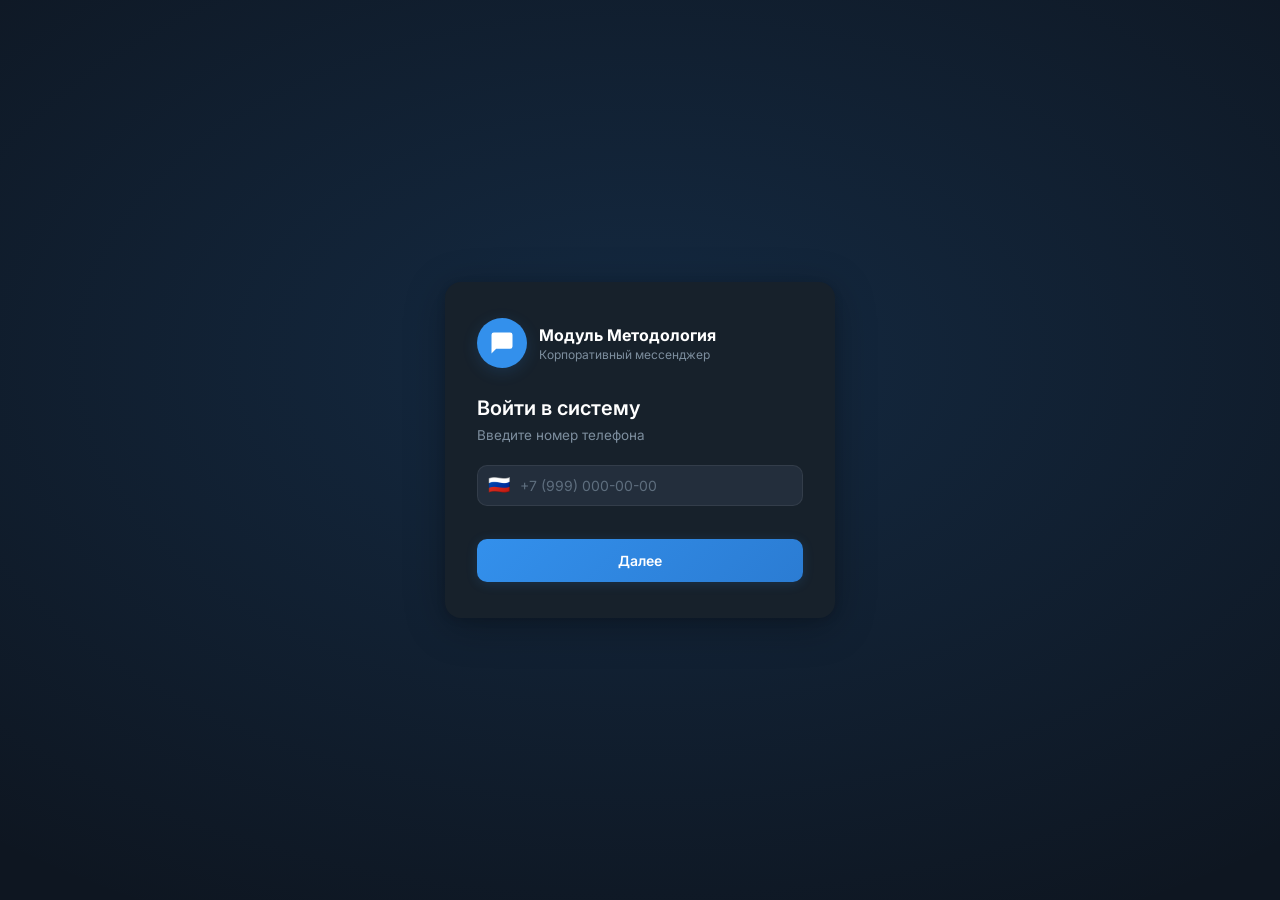
==== commit 7ffab123: "1 изменение" ====
--- a/frontend/index.html
+++ b/frontend/index.html
@@ -1,11 +1,19 @@
+
+
+
 <!DOCTYPE html>
 <html lang="ru" data-theme="dark">
 <head>
 <meta charset="UTF-8">
 <meta name="viewport" content="width=device-width,initial-scale=1,viewport-fit=cover">
-<title>Алабуга Политех</title>
+<title>Модуль Методология</title>
+<link rel="icon" href="data:image/svg+xml,%3Csvg xmlns='http://www.w3.org/2000/svg' viewBox='0 0 64 64'%3E%3Crect width='64' height='64' rx='14' fill='%233390EC'/%3E%3Ctext x='32' y='42' font-family='Inter,Arial,sans-serif' font-size='26' font-weight='700' fill='%23fff' text-anchor='middle'%3E%D0%9C%D0%9C%3C/text%3E%3C/svg%3E">
 <link rel="preconnect" href="https://fonts.googleapis.com">
 <link href="https://fonts.googleapis.com/css2?family=Inter:wght@400;500;600;700&display=swap" rel="stylesheet">
+<style>
+/* Emoji use the OS system font (Apple emoji can't be legally embedded as a web font;
+   external CDN attempts returned 403/404 and blocked rendering). */
+</style>
 <link rel="stylesheet" href="css/style.css">
 </head>
 <body>
@@ -18,7 +26,7 @@
       <div class="auth-logo-icon">
         <svg width="28" height="28" viewBox="0 0 24 24" fill="none"><path d="M21 15a2 2 0 0 1-2 2H7l-4 4V5a2 2 0 0 1 2-2h14a2 2 0 0 1 2 2z" fill="white"/></svg>
       </div>
-      <div><div class="auth-logo-name">Алабуга Политех</div><div class="auth-logo-sub">Корпоративный мессенджер</div></div>
+      <div><div class="auth-logo-name">Модуль Методология</div><div class="auth-logo-sub">Корпоративный мессенджер</div></div>
     </div>
 
     <!-- phone -->
@@ -59,7 +67,8 @@
       <h3 class="ah">Создать аккаунт</h3>
       <p class="ap">Номер не зарегистрирован</p>
       <div class="fg"><label>Имя и фамилия</label>
-        <input type="text" id="a-dn" placeholder="Иван Иванов" autocomplete="name"></div>
+        <input type="text" id="a-dn" placeholder="Иван Иванов" autocomplete="name" oninput="valName(this)">
+        <div class="hint" id="h-dn"></div></div>
       <div class="fg"><label>Username</label>
         <input type="text" id="a-un" placeholder="ivan_ivanov" oninput="valUser(this)">
         <div class="hint" id="h-un"></div></div>
@@ -117,22 +126,38 @@
 <!-- APP -->
 <div id="app-screen" class="screen" style="display:none">
 
+  <!-- LEFT NAV RAIL (Telegram-style) -->
+  <nav class="nav-rail" id="nav-rail">
+    <div class="rail-item act" data-folder="Все" onclick="railSelect(this,'Все')" title="Все чаты">
+      <svg viewBox="0 0 24 24" fill="none" stroke="currentColor" stroke-width="1.8"><path d="M21 15a2 2 0 0 1-2 2H7l-4 4V5a2 2 0 0 1 2-2h14a2 2 0 0 1 2 2z"/></svg>
+      <span class="rail-label">Все</span>
+      <span class="rail-badge" id="rail-badge-all" style="display:none">0</span>
+    </div>
+    <div id="rail-folders"></div>
+    <div class="rail-item" onclick="openCreateFolder()" title="Создать папку">
+      <svg viewBox="0 0 24 24" fill="none" stroke="currentColor" stroke-width="1.8"><path d="M22 19a2 2 0 0 1-2 2H4a2 2 0 0 1-2-2V5a2 2 0 0 1 2-2h5l2 3h9a2 2 0 0 1 2 2z"/><line x1="12" y1="11" x2="12" y2="17"/><line x1="9" y1="14" x2="15" y2="14"/></svg>
+      <span class="rail-label">Папка</span>
+    </div>
+    <div class="rail-spacer"></div>
+    <div class="rail-item" onclick="openSettings()" title="Настройки">
+      <svg viewBox="0 0 24 24" fill="none" stroke="currentColor" stroke-width="1.8"><circle cx="12" cy="12" r="3"/><path d="M19.4 15a1.65 1.65 0 0 0 .33 1.82l.06.06a2 2 0 0 1-2.83 2.83l-.06-.06a1.65 1.65 0 0 0-1.82-.33 1.65 1.65 0 0 0-1 1.51V21a2 2 0 0 1-4 0v-.09A1.65 1.65 0 0 0 9 19.4a1.65 1.65 0 0 0-1.82.33l-.06.06a2 2 0 0 1-2.83-2.83l.06-.06A1.65 1.65 0 0 0 4.6 15a1.65 1.65 0 0 0-1.51-1H3a2 2 0 0 1 0-4h.09A1.65 1.65 0 0 0 4.6 9a1.65 1.65 0 0 0-.33-1.82l-.06-.06a2 2 0 0 1 2.83-2.83l.06.06A1.65 1.65 0 0 0 9 4.6a1.65 1.65 0 0 0 1-1.51V3a2 2 0 0 1 4 0v.09a1.65 1.65 0 0 0 1 1.51 1.65 1.65 0 0 0 1.82-.33l.06-.06a2 2 0 0 1 2.83 2.83l-.06.06A1.65 1.65 0 0 0 19.4 9a1.65 1.65 0 0 0 1.51 1H21a2 2 0 0 1 0 4h-.09a1.65 1.65 0 0 0-1.51 1z"/></svg>
+      <span class="rail-label">Настройки</span>
+    </div>
+  </nav>
+
   <!-- SIDEBAR -->
   <aside class="sidebar" id="sidebar">
     <div class="sb-head">
-      <button class="sb-menu-btn" onclick="toggleSbMenu()" id="sb-menu-btn">
-        <div class="sb-av" id="sb-av"></div>
+      <button class="sb-menu-btn" onclick="toggleSbMenu(event)" id="sb-menu-btn" title="Меню">
+        <svg width="22" height="22" viewBox="0 0 24 24" fill="none" stroke="currentColor" stroke-width="2"><line x1="3" y1="6" x2="21" y2="6"/><line x1="3" y1="12" x2="21" y2="12"/><line x1="3" y1="18" x2="21" y2="18"/></svg>
       </button>
       <div class="sb-search-wrap">
-        <svg class="sb-search-icon" width="16" height="16" viewBox="0 0 24 24" fill="none" stroke="currentColor" stroke-width="2.2"><circle cx="11" cy="11" r="8"/><path d="m21 21-4.35-4.35"/></svg>
+        <svg class="sb-search-icon" width="18" height="18" viewBox="0 0 24 24" fill="none" stroke="currentColor" stroke-width="2.2"><circle cx="11" cy="11" r="8"/><path d="m21 21-4.35-4.35"/></svg>
         <input id="srch" class="sb-search-inp" placeholder="Поиск" oninput="onSearch(this.value)" spellcheck="false">
         <button id="srch-clear" class="sb-search-clear" onclick="clearSearch()" style="display:none">
           <svg width="14" height="14" viewBox="0 0 24 24" fill="none" stroke="currentColor" stroke-width="2.5"><line x1="18" y1="6" x2="6" y2="18"/><line x1="6" y1="6" x2="18" y2="18"/></svg>
         </button>
       </div>
-      <button class="sb-compose-btn" onclick="openCreateGroup()" title="Создать группу">
-        <svg width="20" height="20" viewBox="0 0 24 24" fill="none" stroke="currentColor" stroke-width="2"><path d="M12 5v14M5 12h14"/></svg>
-      </button>
     </div>
 
     <!-- sidebar menu overlay -->
@@ -145,25 +170,25 @@
         </div>
       </div>
       <div class="sb-menu-items">
-        <button class="sb-mi" onclick="openFavorites();closeSbMenu()">
-          <svg width="20" height="20" viewBox="0 0 24 24" fill="none" stroke="currentColor" stroke-width="1.8"><path d="M19 21l-7-5-7 5V5a2 2 0 0 1 2-2h10a2 2 0 0 1 2 2z"/></svg>
+        <button class="sb-mi" onclick="openSavedChat();closeSbMenu()">
+          <svg width="22" height="22" viewBox="0 0 24 24" fill="none" stroke="currentColor" stroke-width="1.8"><path d="M19 21l-7-5-7 5V5a2 2 0 0 1 2-2h10a2 2 0 0 1 2 2z"/></svg>
           <span>Избранное</span>
         </button>
-        <button class="sb-mi" onclick="newFolder();closeSbMenu()">
-          <svg width="20" height="20" viewBox="0 0 24 24" fill="none" stroke="currentColor" stroke-width="1.8"><path d="M22 19a2 2 0 0 1-2 2H4a2 2 0 0 1-2-2V5a2 2 0 0 1 2-2h5l2 3h9a2 2 0 0 1 2 2z"/></svg>
-          <span>Папки</span>
-        </button>
-        <button class="sb-mi" onclick="openSettings();closeSbMenu()">
-          <svg width="20" height="20" viewBox="0 0 24 24" fill="none" stroke="currentColor" stroke-width="1.8"><circle cx="12" cy="12" r="3"/><path d="M19.4 15a1.65 1.65 0 0 0 .33 1.82l.06.06a2 2 0 0 1-2.83 2.83l-.06-.06a1.65 1.65 0 0 0-1.82-.33 1.65 1.65 0 0 0-1 1.51V21a2 2 0 0 1-4 0v-.09A1.65 1.65 0 0 0 9 19.4a1.65 1.65 0 0 0-1.82.33l-.06.06a2 2 0 0 1-2.83-2.83l.06-.06A1.65 1.65 0 0 0 4.68 15a1.65 1.65 0 0 0-1.51-1H3a2 2 0 0 1 0-4h.09A1.65 1.65 0 0 0 4.6 9a1.65 1.65 0 0 0-.33-1.82l-.06-.06a2 2 0 0 1 2.83-2.83l.06.06A1.65 1.65 0 0 0 9 4.68a1.65 1.65 0 0 0 1-1.51V3a2 2 0 0 1 4 0v.09a1.65 1.65 0 0 0 1 1.51 1.65 1.65 0 0 0 1.82-.33l.06-.06a2 2 0 0 1 2.83 2.83l-.06.06A1.65 1.65 0 0 0 19.4 9a1.65 1.65 0 0 0 1.51 1H21a2 2 0 0 1 0 4h-.09a1.65 1.65 0 0 0-1.51 1z"/></svg>
-          <span>Настройки</span>
+        <button class="sb-mi" onclick="openCreateGroup();closeSbMenu()">
+          <svg width="22" height="22" viewBox="0 0 24 24" fill="none" stroke="currentColor" stroke-width="1.8"><path d="M17 21v-2a4 4 0 0 0-4-4H5a4 4 0 0 0-4 4v2"/><circle cx="9" cy="7" r="4"/><path d="M23 21v-2a4 4 0 0 0-3-3.87M16 3.13a4 4 0 0 1 0 7.75"/></svg>
+          <span>Создать группу</span>
+        </button>
+        <button class="sb-mi" onclick="openCreateFolder();closeSbMenu()">
+          <svg width="22" height="22" viewBox="0 0 24 24" fill="none" stroke="currentColor" stroke-width="1.8"><path d="M22 19a2 2 0 0 1-2 2H4a2 2 0 0 1-2-2V5a2 2 0 0 1 2-2h5l2 3h9a2 2 0 0 1 2 2z"/></svg>
+          <span>Папки с чатами</span>
         </button>
         <button class="sb-mi" onclick="toggleUnreadFilter();closeSbMenu()" id="sb-mi-unread">
-          <svg width="20" height="20" viewBox="0 0 24 24" fill="none" stroke="currentColor" stroke-width="1.8"><circle cx="12" cy="12" r="10"/><path d="M12 8v4l3 3"/></svg>
+          <svg width="22" height="22" viewBox="0 0 24 24" fill="none" stroke="currentColor" stroke-width="1.8"><circle cx="12" cy="12" r="10"/><path d="M12 8v4l3 3"/></svg>
           <span>Непрочитанные</span>
         </button>
         <div class="sb-mi-sep"></div>
         <button class="sb-mi sb-mi-danger" onclick="confirmLogout();closeSbMenu()">
-          <svg width="20" height="20" viewBox="0 0 24 24" fill="none" stroke="currentColor" stroke-width="1.8"><path d="M9 21H5a2 2 0 0 1-2-2V5a2 2 0 0 1 2-2h4"/><polyline points="16 17 21 12 16 7"/><line x1="21" y1="12" x2="9" y2="12"/></svg>
+          <svg width="22" height="22" viewBox="0 0 24 24" fill="none" stroke="currentColor" stroke-width="1.8"><path d="M9 21H5a2 2 0 0 1-2-2V5a2 2 0 0 1 2-2h4"/><polyline points="16 17 21 12 16 7"/><line x1="21" y1="12" x2="9" y2="12"/></svg>
           <span>Выйти</span>
         </button>
       </div>
@@ -173,14 +198,13 @@
     <div class="contacts" id="contacts"></div>
   </aside>
 
+  <!-- DRAG SPLITTER -->
+  <div class="splitter" id="splitter" onmousedown="startSplit(event)" ontouchstart="startSplit(event)"></div>
+
   <!-- MAIN CHAT -->
   <main class="chat-main" id="chat-main">
     <div class="welcome" id="welcome">
-      <div class="welcome-icon">
-        <svg width="64" height="64" viewBox="0 0 24 24" fill="none"><path d="M21 15a2 2 0 0 1-2 2H7l-4 4V5a2 2 0 0 1 2-2h14a2 2 0 0 1 2 2z" fill="var(--acc)" opacity=".15"/><path d="M21 15a2 2 0 0 1-2 2H7l-4 4V5a2 2 0 0 1 2-2h14a2 2 0 0 1 2 2z" stroke="var(--acc)" stroke-width="1.5" fill="none"/></svg>
-      </div>
-      <h2>Выберите чат</h2>
-      <p>Найдите коллегу через поиск или начните переписку</p>
+      <div class="welcome-pill">Выберите чат, чтобы начать переписку</div>
     </div>
 
     <div id="dialog" style="display:none;height:100%;flex-direction:column;overflow:hidden">
@@ -209,17 +233,44 @@
         </div>
       </div>
 
-      <div class="pinbar" id="pinbar" style="display:none"></div>
-      <div id="bday-banner" style="display:none"></div>
+      <!-- selection action bar (Telegram-style) -->
+      <div class="select-bar" id="select-bar" style="display:none">
+        <button class="ib" onclick="exitSelect()" title="Отмена">
+          <svg width="20" height="20" viewBox="0 0 24 24" fill="none" stroke="currentColor" stroke-width="2.2"><line x1="18" y1="6" x2="6" y2="18"/><line x1="6" y1="6" x2="18" y2="18"/></svg>
+        </button>
+        <span class="select-count" id="select-count">0 сообщений</span>
+        <div class="select-actions">
+          <button class="ib sel-act" onclick="selectCopy()" title="Скопировать">
+            <svg width="19" height="19" viewBox="0 0 24 24" fill="none" stroke="currentColor" stroke-width="1.9"><rect x="9" y="9" width="13" height="13" rx="2"/><path d="M5 15H4a2 2 0 0 1-2-2V4a2 2 0 0 1 2-2h9a2 2 0 0 1 2 2v1"/></svg>
+          </button>
+          <button class="ib sel-act" onclick="selectForward()" title="Переслать">
+            <svg width="19" height="19" viewBox="0 0 24 24" fill="none" stroke="currentColor" stroke-width="1.9"><polyline points="15 17 20 12 15 7"/><path d="M4 18v-2a4 4 0 0 1 4-4h12"/></svg>
+          </button>
+          <button class="ib sel-act sel-del" id="sel-del" onclick="selectDelete()" title="Удалить">
+            <svg width="19" height="19" viewBox="0 0 24 24" fill="none" stroke="currentColor" stroke-width="1.9"><polyline points="3 6 5 6 21 6"/><path d="M19 6v14a2 2 0 0 1-2 2H7a2 2 0 0 1-2-2V6m3 0V4a1 1 0 0 1 1-1h4a1 1 0 0 1 1 1v2"/></svg>
+          </button>
+        </div>
+      </div>
+
+
+      <!-- chat search bar -->
+      <div class="chat-search-bar" id="chat-search-bar" style="display:none">
+        <svg width="16" height="16" viewBox="0 0 24 24" fill="none" stroke="currentColor" stroke-width="2"><circle cx="11" cy="11" r="8"/><path d="m21 21-4.35-4.35"/></svg>
+        <input id="chat-search-inp" class="chat-search-inp" placeholder="Поиск в чате" oninput="runChatSearch(this.value)" onkeydown="if(event.key==='Enter'){event.preventDefault();chatSearchNav(event.shiftKey?1:-1)}" spellcheck="false">
+        <span class="chat-search-count" id="chat-search-count">0/0</span>
+        <button class="csb-nav" onclick="chatSearchNav(1)" title="Предыдущее"><svg width="16" height="16" viewBox="0 0 24 24" fill="none" stroke="currentColor" stroke-width="2"><polyline points="18 15 12 9 6 15"/></svg></button>
+        <button class="csb-nav" onclick="chatSearchNav(-1)" title="Следующее"><svg width="16" height="16" viewBox="0 0 24 24" fill="none" stroke="currentColor" stroke-width="2"><polyline points="6 9 12 15 18 9"/></svg></button>
+        <button class="csb-nav" onclick="closeChatSearch()" title="Закрыть"><svg width="16" height="16" viewBox="0 0 24 24" fill="none" stroke="currentColor" stroke-width="2.2"><line x1="18" y1="6" x2="6" y2="18"/><line x1="6" y1="6" x2="18" y2="18"/></svg></button>
+      </div>
 
       <!-- messages -->
       <div class="msgs" id="msgs"></div>
 
-      <!-- emoji picker -->
-      <div class="ep" id="ep" style="display:none">
-        <div class="ep-cats" id="ep-cats"></div>
-        <div class="ep-grid" id="ep-grid"></div>
-      </div>
+      <!-- scroll to bottom FAB (hidden per request) -->
+      <button id="scroll-down" class="scroll-down" onclick="scrollMsgs(true)" title="Вниз" style="display:none!important">
+        <svg width="22" height="22" viewBox="0 0 24 24" fill="none" stroke="currentColor" stroke-width="2.2" stroke-linecap="round" stroke-linejoin="round"><polyline points="6 9 12 15 18 9"/></svg>
+        <span id="scroll-down-badge" class="scroll-down-badge" style="display:none">0</span>
+      </button>
 
       <!-- reply bar -->
       <div class="replybar" id="replybar" style="display:none">
@@ -233,15 +284,14 @@
         </button>
       </div>
 
-      <!-- md toolbar -->
-      <div class="md-toolbar" id="md-toolbar">
-        <button class="md-btn" title="Жирный (Ctrl+B)" onclick="wrapMd('**','**')"><b>B</b></button>
-        <button class="md-btn" title="Курсив (Ctrl+I)" onclick="wrapMd('_','_')"><i>I</i></button>
-        <button class="md-btn" title="Зачёркнутый" onclick="wrapMd('~~','~~')"><s>S</s></button>
-        <button class="md-btn" title="Код" onclick="wrapMd('`','`')"><code style="font-size:11px">&lt;/&gt;</code></button>
-        <button class="md-btn" title="Блок кода" onclick="wrapMd('\`\`\`\n','\n\`\`\`')">
-          <svg width="13" height="13" viewBox="0 0 24 24" fill="none" stroke="currentColor" stroke-width="2"><polyline points="16 18 22 12 16 6"/><polyline points="8 6 2 12 8 18"/></svg>
-        </button>
+      <!-- format popup appears on text selection -->
+      <div class="fmt-pop" id="fmt-pop">
+        <button class="fmt-btn b" onmousedown="fmtApply(event,'bold')">B</button>
+        <button class="fmt-btn i" onmousedown="fmtApply(event,'italic')">I</button>
+        <button class="fmt-btn u" onmousedown="fmtApply(event,'underline')">U</button>
+        <button class="fmt-btn s" onmousedown="fmtApply(event,'strike')">S</button>
+        <button class="fmt-btn" onmousedown="fmtApply(event,'mono')" style="font-family:monospace">&lt;/&gt;</button>
+        <button class="fmt-btn" onmousedown="fmtApply(event,'spoiler')">||</button>
       </div>
 
       <!-- voice bar -->
@@ -255,23 +305,30 @@
         <button class="btn-pri voice-send-btn" onclick="stopVoice()">Отправить</button>
       </div>
 
+      <!-- emoji picker -->
+      <div class="ep" id="ep" style="display:none">
+        <div class="ep-cats" id="ep-cats"></div>
+        <div class="ep-grid" id="ep-grid"></div>
+      </div>
+
       <!-- input row -->
       <div class="input-row" id="input-row">
-        <button class="ib msg-ib" onclick="triggerFile()" title="Прикрепить файл">
-          <svg width="21" height="21" viewBox="0 0 24 24" fill="none" stroke="currentColor" stroke-width="2"><path d="M21.44 11.05l-9.19 9.19a6 6 0 0 1-8.49-8.49l9.19-9.19a4 4 0 0 1 5.66 5.66l-9.2 9.19a2 2 0 0 1-2.83-2.83l8.49-8.48"/></svg>
-        </button>
-        <input type="file" id="file-inp" style="display:none" accept="*/*" onchange="handleFile(this)">
+        <button class="ib attach-btn" onclick="toggleAttachMenu(event)" title="Прикрепить">
+          <svg width="23" height="23" viewBox="0 0 24 24" fill="none" stroke="currentColor" stroke-width="1.9"><path d="M21.44 11.05l-9.19 9.19a6 6 0 0 1-8.49-8.49l9.19-9.19a4 4 0 0 1 5.66 5.66l-9.2 9.19a2 2 0 0 1-2.83-2.83l8.49-8.48"/></svg>
+        </button>
+        <input type="file" id="file-inp" style="display:none" onchange="handleFile(this)">
+        <input type="file" id="photo-inp" accept="image/*" style="display:none" onchange="handleFile(this)">
         <div class="inp-wrap">
-          <button class="ib emoji-btn" id="emoji-btn" onclick="toggleEP()" title="Эмодзи">
-            <svg width="22" height="22" viewBox="0 0 24 24" fill="none" stroke="currentColor" stroke-width="2"><circle cx="12" cy="12" r="10"/><path d="M8 13s1.5 2 4 2 4-2 4-2"/><line x1="9" y1="9" x2="9.01" y2="9"/><line x1="15" y1="9" x2="15.01" y2="9"/></svg>
+          <button class="ib emoji-btn" id="emoji-btn" title="Эмодзи">
+            <svg width="24" height="24" viewBox="0 0 24 24" fill="none" stroke="currentColor" stroke-width="1.8"><circle cx="12" cy="12" r="10"/><path d="M8 13s1.5 2 4 2 4-2 4-2"/><line x1="9" y1="9" x2="9.01" y2="9"/><line x1="15" y1="9" x2="15.01" y2="9"/></svg>
           </button>
           <textarea class="msg-inp" id="msg-inp" placeholder="Сообщение" rows="1" disabled spellcheck="true"></textarea>
         </div>
-        <button class="ib msg-ib voice-rec-btn" id="voice-btn" onclick="startVoice()" title="Голосовое сообщение">
-          <svg width="21" height="21" viewBox="0 0 24 24" fill="none" stroke="currentColor" stroke-width="2"><path d="M12 1a3 3 0 0 0-3 3v8a3 3 0 0 0 6 0V4a3 3 0 0 0-3-3z"/><path d="M19 10v2a7 7 0 0 1-14 0v-2"/><line x1="12" y1="19" x2="12" y2="23"/></svg>
+        <button class="ib voice-rec-btn" id="voice-btn" onclick="startVoice()" title="Голосовое сообщение">
+          <svg width="22" height="22" viewBox="0 0 24 24" fill="none" stroke="currentColor" stroke-width="1.9"><path d="M12 1a3 3 0 0 0-3 3v8a3 3 0 0 0 6 0V4a3 3 0 0 0-3-3z"/><path d="M19 10v2a7 7 0 0 1-14 0v-2"/><line x1="12" y1="19" x2="12" y2="23"/></svg>
         </button>
         <button class="send-btn" id="send-btn" onclick="sendMsg()" disabled title="Отправить">
-          <svg width="20" height="20" viewBox="0 0 24 24" fill="none"><path d="M22 2L11 13" stroke="white" stroke-width="2.2" stroke-linecap="round"/><path d="M22 2L15 22L11 13L2 9L22 2z" stroke="white" stroke-width="2.2" stroke-linejoin="round"/></svg>
+          <svg width="22" height="22" viewBox="0 0 24 24" fill="none"><path d="M3 11l18-8-8 18-2-7-8-3z" fill="white"/></svg>
         </button>
       </div>
     </div>
@@ -334,6 +391,27 @@
       <div class="up-un" id="up-un"></div>
       <div class="up-rows" id="up-rows"></div>
       <button class="btn-pri" id="up-write" style="margin-top:14px">Написать сообщение</button>
+      <div class="up-tabs" id="up-tabs">
+        <button class="up-tab act" data-t="media" onclick="switchUpTab(this,'media')">Медиа</button>
+        <button class="up-tab" data-t="files" onclick="switchUpTab(this,'files')">Файлы</button>
+        <button class="up-tab" data-t="voice" onclick="switchUpTab(this,'voice')">Голосовые</button>
+        <button class="up-tab" data-t="groups" onclick="switchUpTab(this,'groups')">Общие группы</button>
+      </div>
+      <div class="up-tab-content" id="up-tab-content"></div>
+    </div>
+  </div>
+</div>
+
+<!-- Group info / members -->
+<div class="overlay" id="m-ginfo" style="display:none" onclick="oc(event,'m-ginfo')">
+  <div class="modal">
+    <div class="mh"><h3>Информация о группе</h3><button class="mx" onclick="cm('m-ginfo')"><svg width="16" height="16" viewBox="0 0 24 24" fill="none" stroke="currentColor" stroke-width="2.5"><line x1="18" y1="6" x2="6" y2="18"/><line x1="6" y1="6" x2="18" y2="18"/></svg></button></div>
+    <div class="mb" style="text-align:center">
+      <div class="up-av-big" id="ginfo-av"></div>
+      <div class="up-name" id="ginfo-name"></div>
+      <div class="up-un" id="ginfo-sub"></div>
+      <div class="ginfo-members-title">Участники</div>
+      <div class="ginfo-members" id="ginfo-members"></div>
     </div>
   </div>
 </div>
@@ -392,6 +470,15 @@
                     <svg width="14" height="14" viewBox="0 0 24 24" fill="none" stroke="currentColor" stroke-width="2"><circle cx="13.5" cy="6.5" r="0.5"/><circle cx="17.5" cy="10.5" r="0.5"/><circle cx="8.5" cy="7.5" r="0.5"/><circle cx="6.5" cy="12.5" r="0.5"/><path d="M12 2C6.5 2 2 6.5 2 12s4.5 10 10 10c.926 0 1.648-.746 1.648-1.688 0-.437-.18-.835-.437-1.125-.29-.289-.438-.652-.438-1.125a1.64 1.64 0 0 1 1.668-1.668h1.996c3.051 0 5.555-2.503 5.555-5.554C21.965 6.012 17.461 2 12 2z"/></svg>
                   </div>
                 </label>
+              </div>
+            </div>
+            <div class="sr">
+              <div class="si-info"><b>Фон чата картинкой</b><div class="sd">Загрузите своё изображение</div></div>
+              <div style="display:flex;gap:8px;align-items:center">
+                <div id="bg-img-thumb" class="bg-img-thumb" style="display:none"></div>
+                <button class="btn-sm" onclick="document.getElementById('bg-img-inp').click()">Выбрать</button>
+                <button class="btn-sm btn-sm-ghost" id="bg-img-clear" style="display:none" onclick="clearChatBgImage()">Убрать</button>
+                <input type="file" id="bg-img-inp" accept="image/*" style="display:none" onchange="handleChatBgImage(this)">
               </div>
             </div>
             <div class="sr">
@@ -429,7 +516,7 @@
               <div style="width:64px;height:64px;border-radius:18px;background:var(--acc);display:flex;align-items:center;justify-content:center;margin:0 auto 14px">
                 <svg width="34" height="34" viewBox="0 0 24 24" fill="none"><path d="M21 15a2 2 0 0 1-2 2H7l-4 4V5a2 2 0 0 1 2-2h14a2 2 0 0 1 2 2z" fill="white"/></svg>
               </div>
-              <div style="font-size:17px;font-weight:700;margin-bottom:4px">Алабуга Политех</div>
+              <div style="font-size:17px;font-weight:700;margin-bottom:4px">Модуль Методология</div>
               <div style="color:var(--t2);font-size:13px">Версия 4.1</div>
             </div>
           </div>
@@ -465,12 +552,24 @@
   </div>
 </div>
 
-<!-- Favorites -->
-<div class="overlay" id="m-favorites" style="display:none" onclick="oc(event,'m-favorites')">
-  <div class="modal modal-w">
-    <div class="mh"><h3>Избранное</h3><button class="mx" onclick="cm('m-favorites')"><svg width="16" height="16" viewBox="0 0 24 24" fill="none" stroke="currentColor" stroke-width="2.5"><line x1="18" y1="6" x2="6" y2="18"/><line x1="6" y1="6" x2="18" y2="18"/></svg></button></div>
-    <div class="mb" style="padding:8px 12px">
-      <div id="fav-list"></div>
+<!-- Create / edit folder -->
+<div class="overlay" id="m-folder" style="display:none" onclick="oc(event,'m-folder')">
+  <div class="modal" style="max-width:440px">
+    <div class="mh"><h3 id="folder-modal-title">Новая папка</h3><button class="mx" onclick="cm('m-folder')"><svg width="16" height="16" viewBox="0 0 24 24" fill="none" stroke="currentColor" stroke-width="2.5"><line x1="18" y1="6" x2="6" y2="18"/><line x1="6" y1="6" x2="18" y2="18"/></svg></button></div>
+    <div class="mb">
+      <div class="cg-header">
+        <div class="cg-av" id="folder-emoji-preview" style="background:var(--bg3);color:var(--t1)">📁</div>
+        <div style="flex:1;min-width:0">
+          <div class="fg" style="margin-bottom:6px"><label>Название папки</label>
+            <input type="text" id="folder-name" placeholder="Например: Работа" maxlength="20" spellcheck="false"></div>
+          <div class="pav-lbl">Значок</div>
+          <div id="folder-emoji-row" class="folder-emoji-row"></div>
+        </div>
+      </div>
+      <div class="fg"><label>Чаты в папке</label>
+        <div class="folder-chat-pick" id="folder-chat-pick"></div>
+      </div>
+      <button class="btn-pri" style="margin-top:12px" onclick="saveFolderModal()">Сохранить папку</button>
     </div>
   </div>
 </div>
@@ -489,9 +588,30 @@
 <!-- Lightbox -->
 <div id="lightbox" onclick="closeLightbox()" style="display:none;position:fixed;inset:0;background:rgba(0,0,0,.9);z-index:600;align-items:center;justify-content:center;cursor:zoom-out">
   <img id="lb-img" style="max-width:94vw;max-height:94vh;border-radius:6px;object-fit:contain">
-</div>
-
-<!-- Avatar crop modal -->
+  <div style="position:absolute;top:18px;right:18px;display:flex;gap:10px" onclick="event.stopPropagation()">
+    <button onclick="downloadLightbox()" title="Скачать" style="width:44px;height:44px;border-radius:50%;background:rgba(255,255,255,.14);backdrop-filter:blur(6px);display:flex;align-items:center;justify-content:center;color:#fff;transition:background .15s" onmouseover="this.style.background='rgba(255,255,255,.26)'" onmouseout="this.style.background='rgba(255,255,255,.14)'">
+      <svg width="22" height="22" viewBox="0 0 24 24" fill="none" stroke="currentColor" stroke-width="2" stroke-linecap="round" stroke-linejoin="round"><path d="M21 15v4a2 2 0 0 1-2 2H5a2 2 0 0 1-2-2v-4"/><polyline points="7 10 12 15 17 10"/><line x1="12" y1="15" x2="12" y2="3"/></svg>
+    </button>
+    <button onclick="closeLightbox()" title="Закрыть" style="width:44px;height:44px;border-radius:50%;background:rgba(255,255,255,.14);backdrop-filter:blur(6px);display:flex;align-items:center;justify-content:center;color:#fff;transition:background .15s" onmouseover="this.style.background='rgba(255,255,255,.26)'" onmouseout="this.style.background='rgba(255,255,255,.14)'">
+      <svg width="22" height="22" viewBox="0 0 24 24" fill="none" stroke="currentColor" stroke-width="2" stroke-linecap="round"><line x1="18" y1="6" x2="6" y2="18"/><line x1="6" y1="6" x2="18" y2="18"/></svg>
+    </button>
+  </div>
+</div>
+
+<!-- Forward modal -->
+<div class="overlay" id="fwd-modal" style="display:none" onclick="if(event.target===this)closeForward()">
+  <div class="modal" style="max-width:420px">
+    <div class="mh"><h3 id="fwd-count">Переслать</h3><button class="mx" onclick="closeForward()"><svg width="16" height="16" viewBox="0 0 24 24" fill="none" stroke="currentColor" stroke-width="2.5"><line x1="18" y1="6" x2="6" y2="18"/><line x1="6" y1="6" x2="18" y2="18"/></svg></button></div>
+    <div class="mb">
+      <div class="fwd-search-wrap">
+        <svg width="16" height="16" viewBox="0 0 24 24" fill="none" stroke="currentColor" stroke-width="2"><circle cx="11" cy="11" r="8"/><path d="m21 21-4.35-4.35"/></svg>
+        <input id="fwd-search" class="fwd-search" placeholder="Кому переслать…" oninput="renderFwdList(this.value)" spellcheck="false">
+      </div>
+      <div class="fwd-list" id="fwd-list"></div>
+    </div>
+  </div>
+</div>
+
 <div class="overlay" id="m-av-crop" style="display:none">
   <div class="modal" style="max-width:380px">
     <div class="mh"><h3>Обрезать фото</h3><button class="mx" onclick="cancelAvatarCrop()"><svg width="16" height="16" viewBox="0 0 24 24" fill="none" stroke="currentColor" stroke-width="2.5"><line x1="18" y1="6" x2="6" y2="18"/><line x1="6" y1="6" x2="18" y2="18"/></svg></button></div>
--- a/frontend/css/style.css
+++ b/frontend/css/style.css
@@ -1,666 +1,588 @@
-/* ═══ TELEGRAM-STYLE DESIGN TOKENS ═══ */
+/* ═══════════════════════════════════════════════════════════════
+   МОДУЛЬ МЕТОДОЛОГИЯ — Telegram-style UI
+═══════════════════════════════════════════════════════════════ */
 :root {
-  --acc: #2AABEE;
-  --acc-d: #1A95D8;
-  --acc-g: rgba(42,171,238,.18);
-  --r4: 4px; --r8: 8px; --r12: 12px; --r16: 16px;
-  --font: 'Inter', -apple-system, BlinkMacSystemFont, 'Segoe UI', Roboto, sans-serif;
-  --emoji-font: 'Apple Color Emoji', 'Segoe UI Emoji', 'Noto Color Emoji', 'Android Emoji', sans-serif;
-  --sh: 0 4px 24px rgba(0,0,0,.22);
-  --sh-l: 0 2px 8px rgba(0,0,0,.14);
-  --fs: 14px;
+  --acc:#3390EC; --acc-d:#2B7CD3; --acc-g:rgba(51,144,236,.16);
+  --r6:6px; --r8:8px; --r10:10px; --r12:12px; --r16:16px;
+  --font:'Inter',-apple-system,BlinkMacSystemFont,'Segoe UI',Roboto,'Helvetica Neue',sans-serif;
+  --emoji-font:'Apple Color Emoji','Segoe UI Emoji','Segoe UI Symbol','Noto Color Emoji','Android Emoji','EmojiOne Color',sans-serif;
+  --sh:0 4px 24px rgba(0,0,0,.22); --sh-l:0 2px 8px rgba(0,0,0,.14);
+  --fs:14px; --list-w:320px;
 }
-[data-theme="dark"] {
-  --bg0: #212121; --bg1: #2C2C2C; --bg2: #333333; --bg3: #3A3A3A; --bg4: #424242;
-  --bgi: #1E1E1E;
-  --t1: #FFFFFF; --t2: #AAAAAA; --t3: #666666;
-  --brd: rgba(255,255,255,.08);
-  --out: #2A6FBD; --out-t: #FFFFFF;
-  --in: #333333; --in-t: #FFFFFF;
-  --head-bg: #2C2C2C;
-  --sb-bg: #212121;
-  --chat-bg: #1E1E1E;
+[data-theme="dark"]{
+  --bg0:#17212B; --bg1:#17212B; --bg2:#232E3C; --bg3:#2B3847; --bg4:#374656;
+  --rail-bg:#0E1621; --bgi:#0E1621;
+  --t1:#FFFFFF; --t2:#7D8E9E; --t3:#5E6E7E;
+  --brd:rgba(255,255,255,.07);
+  --out:#2B5278; --out-t:#FFFFFF; --in:#182533; --in-t:#FFFFFF;
+  --head-bg:#17212B; --sb-bg:#17212B; --chat-bg:#0E1621;
+  --hover:#202B36; --active:#2B5278; --search-bg:#242F3D;
 }
-[data-theme="light"] {
-  --bg0: #F0F2F5; --bg1: #FFFFFF; --bg2: #F0F2F5; --bg3: #E4E6EB; --bg4: #D8DADF;
-  --bgi: #FAFAFA;
-  --t1: #000000; --t2: #65676B; --t3: #9A9DA4;
-  --brd: rgba(0,0,0,.08);
-  --out: #2AABEE; --out-t: #FFFFFF;
-  --in: #FFFFFF; --in-t: #000000;
-  --head-bg: #FFFFFF;
-  --sb-bg: #FFFFFF;
-  --chat-bg: #DAEAF8;
+[data-theme="light"]{
+  --bg0:#FFFFFF; --bg1:#FFFFFF; --bg2:#F1F1F1; --bg3:#E6E6E6; --bg4:#D2D8DC;
+  --rail-bg:#FFFFFF; --bgi:#F4F4F5;
+  --t1:#000000; --t2:#707579; --t3:#A2ACB4;
+  --brd:rgba(0,0,0,.08);
+  --out:#EEFFDE; --out-t:#000000; --in:#FFFFFF; --in-t:#000000;
+  --head-bg:#FFFFFF; --sb-bg:#FFFFFF; --chat-bg:#C5DCC0;
+  --hover:#F4F4F5; --active:#3390EC; --search-bg:#F1F1F1;
 }
-
-*, *::before, *::after { box-sizing: border-box; margin: 0; padding: 0; }
-html, body {
-  height: 100%; font-family: var(--font); font-size: var(--fs);
-  background: var(--bg0); color: var(--t1); overflow: hidden;
-  -webkit-font-smoothing: antialiased; -moz-osx-font-smoothing: grayscale;
+*,*::before,*::after{box-sizing:border-box;margin:0;padding:0;}
+html,body{height:100%;font-family:var(--font);font-size:var(--fs);background:var(--bg0);color:var(--t1);overflow:hidden;-webkit-font-smoothing:antialiased;-moz-osx-font-smoothing:grayscale;}
+button,input,textarea{font-family:var(--font);font-size:inherit;}
+button{cursor:pointer;border:none;background:none;color:inherit;}
+::-webkit-scrollbar{width:6px;height:6px;}
+::-webkit-scrollbar-thumb{background:var(--bg4);border-radius:6px;}
+::-webkit-scrollbar-thumb:hover{background:var(--t3);}
+input,textarea{color:var(--t1);}
+::placeholder{color:var(--t3);}
+
+.screen{display:flex;width:100%;height:100%;overflow:hidden;}
+#auth-screen,#app-screen{position:fixed;inset:0;width:100%;height:100%;}
+#app-screen{flex-direction:row;}
+
+/* AUTH */
+#auth-screen{justify-content:center;align-items:center;position:relative;overflow:hidden;background:var(--bgi);}
+.auth-bg{position:absolute;inset:0;pointer-events:none;background:radial-gradient(ellipse 80% 70% at 50% 40%,var(--acc-g),transparent);}
+.auth-card{background:var(--bg1);border-radius:var(--r16);padding:36px 32px;width:100%;max-width:390px;box-shadow:var(--sh);position:relative;z-index:1;animation:cIn .3s cubic-bezier(.34,1.4,.64,1);}
+@keyframes cIn{from{opacity:0;transform:translateY(16px) scale(.97)}to{opacity:1;transform:none}}
+.auth-logo{display:flex;align-items:center;gap:12px;margin-bottom:28px;}
+.auth-logo-icon{width:50px;height:50px;border-radius:50%;background:var(--acc);display:flex;align-items:center;justify-content:center;flex-shrink:0;}
+.auth-logo-name{font-size:16px;font-weight:700;}
+.auth-logo-sub{font-size:12px;color:var(--t2);margin-top:2px;}
+.astep{animation:fI .22s ease;}
+@keyframes fI{from{opacity:0;transform:translateX(10px)}to{opacity:1;transform:none}}
+.ah{font-size:20px;font-weight:600;margin-bottom:6px;}
+.ap{font-size:13.5px;color:var(--t2);margin-bottom:20px;line-height:1.4;}
+.fg{margin-bottom:14px;}
+.fg label{display:block;font-size:11px;font-weight:600;color:var(--t2);margin-bottom:6px;text-transform:uppercase;letter-spacing:.5px;}
+.phone-input-wrap{display:flex;align-items:center;background:var(--bg2);border:1.5px solid var(--brd);border-radius:var(--r10);overflow:hidden;transition:border-color .15s;}
+.phone-input-wrap:focus-within{border-color:var(--acc);}
+.phone-flag{padding:0 10px;font-size:18px;line-height:1;font-family:var(--emoji-font);}
+.phone-input-wrap input{flex:1;padding:11px 12px 11px 0;background:none;border:none;outline:none;font-size:var(--fs);}
+input[type=text],input[type=password],input[type=date]{width:100%;padding:11px 13px;background:var(--bg2);border:1.5px solid var(--brd);border-radius:var(--r10);font-size:var(--fs);outline:none;transition:border-color .15s,box-shadow .15s;}
+input:focus,textarea:focus{border-color:var(--acc);box-shadow:0 0 0 3px var(--acc-g);}
+.sb-search-inp:focus,.sb-search-wrap input:focus{box-shadow:none!important;border:none!important;}
+.hint{font-size:11.5px;margin-top:5px;min-height:14px;}
+.hint.ok{color:#4FAE4E;}.hint.err{color:#E53935;}
+.pw-reqs{margin-top:8px;display:flex;flex-direction:column;gap:4px;}
+.pw-req{display:flex;align-items:center;gap:7px;font-size:12px;color:var(--t3);transition:color .15s;}
+.pw-req.ok{color:#4FAE4E;}
+.req-dot{width:6px;height:6px;border-radius:50%;background:var(--t3);flex-shrink:0;transition:background .15s;}
+.pw-req.ok .req-dot{background:#4FAE4E;}
+.pw-w{position:relative;}
+.pw-w input{padding-right:42px;}
+.pw-eye{position:absolute;right:10px;top:50%;transform:translateY(-50%);color:var(--t3);width:28px;height:28px;border-radius:6px;display:flex;align-items:center;justify-content:center;}
+.pw-eye:hover{background:var(--bg3);color:var(--t1);}
+.btn-pri{width:100%;padding:13px;background:var(--acc);border-radius:var(--r10);color:#fff;font-size:14px;font-weight:600;display:flex;align-items:center;justify-content:center;gap:8px;box-shadow:0 2px 12px var(--acc-g);transition:background .15s,transform .12s,box-shadow .15s;}
+.btn-pri:hover:not(:disabled){background:var(--acc-d);}
+.btn-pri:active:not(:disabled){transform:translateY(1px);}
+.btn-pri:disabled{background:var(--bg3);box-shadow:none;cursor:not-allowed;opacity:.6;}
+.btn-ghost{flex:1;padding:11px;background:var(--bg2);border-radius:var(--r10);color:var(--t2);font-size:13px;font-weight:500;border:1px solid var(--brd);transition:background .13s;}
+.btn-ghost:hover{background:var(--bg3);}
+.btn-danger{padding:11px 16px;background:rgba(229,57,53,.1);border:1.5px solid rgba(229,57,53,.3);border-radius:var(--r10);color:#E53935;font-size:13px;font-weight:600;transition:background .13s;}
+.btn-danger:hover{background:rgba(229,57,53,.18);}
+.btn-link{width:100%;padding:10px;background:none;color:var(--acc);font-size:13px;font-weight:500;margin-top:4px;transition:opacity .13s;}
+.btn-link:hover{opacity:.75;}
+.spin{width:17px;height:17px;border:2.5px solid rgba(255,255,255,.3);border-top-color:#fff;border-radius:50%;animation:sp .6s linear infinite;}
+@keyframes sp{to{transform:rotate(360deg)}}
+
+/* ═══ LEFT NAV RAIL ═══ */
+.nav-rail{width:72px;min-width:72px;flex-shrink:0;height:100%;background:var(--rail-bg);display:flex;flex-direction:column;align-items:center;padding:8px 0;gap:2px;z-index:12;}
+.rail-item{width:64px;padding:9px 4px 7px;border-radius:var(--r12);display:flex;flex-direction:column;align-items:center;gap:4px;color:var(--t2);cursor:pointer;position:relative;transition:background .13s,color .13s;}
+.rail-item:hover{background:var(--hover);}
+.rail-item.act,.rail-item.act svg{color:var(--acc);}
+.rail-item svg{width:26px;height:26px;}
+.rail-label{font-size:10px;font-weight:500;line-height:1;text-align:center;}
+.rail-badge{position:absolute;top:4px;right:8px;min-width:17px;height:17px;padding:0 4px;background:var(--acc);color:#fff;border-radius:9px;font-size:10px;font-weight:700;display:flex;align-items:center;justify-content:center;}
+.rail-spacer{flex:1;}
+
+/* ═══ CHAT LIST ═══ */
+.sidebar{width:var(--list-w);min-width:240px;flex-shrink:0;display:flex;flex-direction:column;height:100%;background:var(--sb-bg);position:relative;z-index:10;}
+.sb-head{display:flex;align-items:center;gap:8px;padding:8px 10px;background:var(--head-bg);height:56px;flex-shrink:0;min-height:56px;position:relative;z-index:5;box-sizing:border-box;}
+.sb-menu-btn{flex-shrink:0;width:40px;height:40px;border-radius:50%;display:flex;align-items:center;justify-content:center;color:var(--t2);transition:background .13s;}
+.sb-menu-btn:hover{background:var(--hover);}
+.sb-search-wrap{flex:1;display:flex;align-items:center;gap:6px;background:var(--search-bg);border-radius:20px;padding:8px 12px;border:1.5px solid transparent;transition:border-color .15s,background .15s;}
+.sb-search-wrap:focus-within{border-color:var(--acc);background:var(--bg1);box-shadow:none;}
+.sb-search-icon{color:var(--t3);flex-shrink:0;}
+.sb-search-inp{flex:1;background:none;border:none;outline:none;font-size:14px;color:var(--t1);}
+.sb-search-clear{color:var(--t3);width:20px;height:20px;border-radius:50%;display:flex;align-items:center;justify-content:center;}
+.sb-search-clear:hover{background:var(--bg3);color:var(--t1);}
+.sb-menu{position:absolute;inset:0;background:var(--sb-bg);z-index:25;overflow-y:auto;animation:fI .18s ease;}
+.sb-menu-profile{display:flex;align-items:center;gap:12px;padding:16px 14px 14px;cursor:pointer;transition:background .13s;background:var(--head-bg);}
+.sb-menu-profile:hover{background:var(--hover);}
+.smp-av{width:48px;height:48px;border-radius:50%;background:var(--acc);flex-shrink:0;display:flex;align-items:center;justify-content:center;font-size:20px;overflow:hidden;background-size:cover;background-position:center;color:#fff;}
+.smp-name{font-size:15px;font-weight:600;}
+.smp-un{font-size:12.5px;color:var(--t2);margin-top:2px;}
+.sb-menu-items{padding:6px 0;}
+.sb-mi{display:flex;align-items:center;gap:18px;padding:12px 18px;width:100%;text-align:left;font-size:14.5px;font-weight:400;color:var(--t1);transition:background .13s;}
+.sb-mi svg{color:var(--t2);flex-shrink:0;}
+.sb-mi:hover{background:var(--hover);}
+.sb-mi.active-mi,.sb-mi.active-mi svg{color:var(--acc);}
+.sb-mi-sep{height:1px;background:var(--brd);margin:6px 0;}
+.sb-mi-danger,.sb-mi-danger svg{color:#E53935;}
+
+.folder-tabs{display:none!important;}
+.folder-tabs::-webkit-scrollbar{height:0;}
+.ftab{display:flex;align-items:center;gap:6px;padding:8px 14px;border-radius:8px 8px 0 0;font-size:13px;font-weight:500;color:var(--t2);background:transparent;white-space:nowrap;cursor:pointer;flex-shrink:0;border-bottom:2.5px solid transparent;transition:color .13s,border-color .13s;}
+.ftab:hover{color:var(--t1);}
+.ftab.act{color:var(--acc);border-bottom-color:var(--acc);}
+.ftab-add{color:var(--t3);font-weight:600;font-size:16px;padding:6px 12px;}
+.ftab-add:hover{color:var(--acc);}
+.ftab-x{font-size:13px;opacity:0;transition:opacity .12s;}
+.ftab:hover .ftab-x{opacity:.6;}
+.ftab-x:hover{opacity:1!important;color:#E53935;}
+
+.contacts{flex:1;overflow-y:auto;overflow-x:hidden;padding:4px 0;scrollbar-gutter:stable;}
+.ci{display:flex;align-items:center;gap:11px;padding:7px 10px;margin:0 4px;border-radius:var(--r10);cursor:pointer;position:relative;user-select:none;transition:background .1s;}
+.ci:hover{background:var(--hover);}
+.ci.act{background:var(--active);}
+.ci.act .ci-name,.ci.act .ci-time,.ci.act .ci-sub,.ci.act .ci-draft-mark{color:#fff;}
+.ci.act .ci-sub{opacity:.85;}
+.ci-av{width:54px;height:54px;min-width:54px;border-radius:50%;display:flex;align-items:center;justify-content:center;font-size:22px;overflow:hidden;background-size:cover;background-position:center;position:relative;color:#fff;}
+.ci-av.online::after{content:'';position:absolute;right:2px;bottom:2px;width:13px;height:13px;border-radius:50%;background:#4FAE4E;border:2.5px solid var(--sb-bg);}
+.ci.act .ci-av.online::after{border-color:var(--active);}
+.ci-info{flex:1;min-width:0;}
+.ci-top{display:flex;align-items:center;justify-content:space-between;gap:6px;margin-bottom:3px;}
+.ci-name{font-size:15px;font-weight:600;white-space:nowrap;overflow:hidden;text-overflow:ellipsis;flex:1;min-width:0;display:flex;align-items:center;gap:5px;}
+.ci-name .saved-ico{flex-shrink:0;color:var(--acc);}
+.ci.act .ci-name .saved-ico{color:#fff;}
+.ci-time{font-size:12px;color:var(--t3);flex-shrink:0;}
+.ci-bot{display:flex;align-items:center;gap:6px;}
+.ci-sub{font-size:14px;color:var(--t2);white-space:nowrap;overflow:hidden;text-overflow:ellipsis;flex:1;min-width:0;line-height:1.3;}
+.ci-sub .ci-sender{color:var(--t1);}
+.ci.act .ci-sub .ci-sender{color:#fff;}
+.ci-draft-mark{color:#E5564B;font-size:14px;}
+.ci-pin{color:var(--t3);flex-shrink:0;}
+.ci.act .ci-pin{color:rgba(255,255,255,.6);}
+.ub{min-width:21px;height:21px;padding:0 6px;background:var(--acc);border-radius:11px;display:flex;align-items:center;justify-content:center;font-size:12px;font-weight:600;color:#fff;flex-shrink:0;animation:pop .18s cubic-bezier(.34,1.56,.64,1);}
+.ci.act .ub{background:#fff;color:var(--active);}
+@keyframes pop{from{transform:scale(0)}to{transform:scale(1)}}
+
+/* ═══ SPLITTER ═══ */
+.splitter{width:5px;flex-shrink:0;cursor:col-resize;background:transparent;position:relative;z-index:11;}
+.splitter::after{content:'';position:absolute;inset:0 2px;background:var(--brd);transition:background .15s;}
+.splitter:hover::after,.splitter.dragging::after{background:var(--acc);}
+body.col-resizing,body.col-resizing *{cursor:col-resize!important;user-select:none!important;}
+
+/* ═══ CHAT PANE ═══ */
+.chat-main{flex:1;display:flex;flex-direction:column;background:var(--chat-bg);min-width:0;overflow:hidden;height:100%;position:relative;}
+.chat-main::before{content:'';position:absolute;inset:0;pointer-events:none;opacity:.6;background-image:url("data:image/svg+xml,%3Csvg xmlns='http://www.w3.org/2000/svg' width='40' height='40'%3E%3Ccircle cx='4' cy='4' r='1' fill='%23000' opacity='.05'/%3E%3C/svg%3E");}
+.welcome{flex:1;display:flex;flex-direction:column;align-items:center;justify-content:center;gap:14px;padding:20px;position:relative;z-index:1;}
+.welcome-pill{background:rgba(0,0,0,.32);color:#fff;padding:8px 18px;border-radius:18px;font-size:14px;}
+[data-theme="light"] .welcome-pill{background:rgba(0,0,0,.22);}
+.chat-head{display:flex;align-items:center;gap:10px;padding:0 14px;height:56px;background:var(--head-bg);border-bottom:1px solid var(--brd);flex-shrink:0;position:relative;z-index:5;}
+.back-btn{display:none;color:var(--t2);}
+.ch-av-wrap{flex-shrink:0;}
+.ch-av{width:42px;height:42px;border-radius:50%;background:var(--acc);display:flex;align-items:center;justify-content:center;font-size:18px;overflow:hidden;background-size:cover;background-position:center;cursor:pointer;color:#fff;}
+.ch-info{flex:1;min-width:0;cursor:pointer;}
+.ch-name{font-size:15px;font-weight:600;white-space:nowrap;overflow:hidden;text-overflow:ellipsis;}
+.ch-sub{font-size:13px;color:var(--t2);white-space:nowrap;overflow:hidden;text-overflow:ellipsis;}
+.ch-sub.online{color:var(--acc);}
+.ch-ib{color:var(--t2);}
+.typing-ind{font-size:13px;color:var(--acc);display:none;align-items:center;gap:3px;white-space:nowrap;overflow:hidden;}
+.typing-dots span{animation:tdot 1.3s infinite;}
+.typing-dots span:nth-child(2){animation-delay:.2s;}
+.typing-dots span:nth-child(3){animation-delay:.4s;}
+@keyframes tdot{0%,60%,100%{opacity:.25}30%{opacity:1}}
+.pinbar{display:flex;align-items:center;gap:10px;padding:8px 16px;background:var(--head-bg);border-bottom:1px solid var(--brd);font-size:13px;color:var(--t2);cursor:pointer;position:relative;z-index:4;}
+.pinbar:hover{background:var(--hover);}
+.pinbar svg{color:var(--acc);}
+#bday-banner{padding:8px 16px;background:rgba(255,159,10,.12);border-bottom:1px solid rgba(255,159,10,.2);font-size:13px;color:var(--t1);text-align:center;position:relative;z-index:4;}
+
+/* ═══ MESSAGES ═══ */
+.msgs{flex:1;overflow-y:auto;padding:14px 6%;display:flex;flex-direction:column;gap:2px;position:relative;z-index:1;}
+.dsep{text-align:center;margin:10px 0 8px;}
+.dsep span{background:rgba(0,0,0,.32);color:#fff;font-size:12px;font-weight:500;padding:4px 12px;border-radius:14px;}
+[data-theme="light"] .dsep span{background:rgba(0,0,0,.22);}
+.mr{display:flex;align-items:flex-end;gap:7px;margin-bottom:1px;}
+.mr.out{flex-direction:row-reverse;}
+.mr-av{width:33px;height:33px;min-width:33px;border-radius:50%;display:flex;align-items:center;justify-content:center;font-size:13px;overflow:hidden;background-size:cover;background-position:center;flex-shrink:0;color:#fff;}
+.bw{display:flex;flex-direction:column;max-width:68%;}
+.mr.out .bw{align-items:flex-end;}
+.mr.in .bw{align-items:flex-start;}
+.bw-sn{font-size:12.5px;font-weight:600;color:var(--acc);margin-bottom:2px;padding:0 6px;}
+.bub{padding:7px 11px 6px;border-radius:14px;font-size:var(--fs);line-height:1.42;word-break:break-word;white-space:pre-wrap;cursor:default;position:relative;animation:bIn .14s ease;max-width:100%;box-shadow:0 1px 1px rgba(0,0,0,.08);}
+@keyframes bIn{from{opacity:0;transform:translateY(4px) scale(.98)}to{opacity:1;transform:none}}
+.bub.out{background:var(--out);color:var(--out-t);border-bottom-right-radius:5px;}
+.bub.in{background:var(--in);color:var(--in-t);border-bottom-left-radius:5px;}
+.bub.big-e{background:none!important;box-shadow:none!important;border:none!important;font-size:34px;padding:2px!important;line-height:1.15;font-family:var(--emoji-font);}
+.bub .md-b{font-weight:700;}
+.bub .md-i{font-style:italic;}
+.bub .md-s{text-decoration:line-through;}
+.bub .md-u{text-decoration:underline;}
+.bub .md-spoiler{background:var(--t2);color:transparent;border-radius:4px;cursor:pointer;transition:color .2s,background .2s;}
+.bub .md-spoiler.revealed{background:rgba(0,0,0,.12);color:inherit;}
+.bub .md-link{color:#5AB7FF;text-decoration:underline;}
+.bub.out .md-link{color:#A8D5FF;}
+.bub .md-code{font-family:'SF Mono','Monaco','Consolas',monospace;background:rgba(0,0,0,.15);border-radius:4px;padding:1px 5px;font-size:.88em;}
+.bub .md-pre{font-family:'SF Mono','Monaco','Consolas',monospace;background:rgba(0,0,0,.18);border-radius:8px;padding:8px 12px;margin:5px 0;font-size:.86em;white-space:pre;overflow-x:auto;display:block;}
+[data-theme="light"] .bub .md-code,[data-theme="light"] .bub .md-pre{background:rgba(0,0,0,.07);}
+.rq{background:rgba(0,0,0,.13);border-left:3px solid var(--acc);border-radius:5px;padding:3px 8px;margin-bottom:5px;cursor:pointer;}
+.bub.in .rq{background:rgba(0,0,0,.18);}
+[data-theme="light"] .bub.in .rq{background:rgba(0,0,0,.05);}
+.rq-name{font-size:12px;font-weight:600;color:var(--acc);margin-bottom:1px;}
+.rq-text{font-size:12.5px;opacity:.75;white-space:nowrap;overflow:hidden;text-overflow:ellipsis;max-width:240px;}
+.reacts{display:flex;gap:4px;margin-top:5px;flex-wrap:wrap;}
+.react{display:flex;align-items:center;gap:3px;background:rgba(0,0,0,.12);border-radius:12px;padding:2px 8px;font-size:13px;cursor:pointer;transition:transform .1s;font-family:var(--emoji-font);}
+.bub.in .react{background:rgba(0,0,0,.16);}
+[data-theme="light"] .react{background:rgba(0,0,0,.05);}
+.react:hover{transform:scale(1.08);}
+.react.mine{background:var(--acc);color:#fff;}
+.react-n{font-size:11px;font-weight:600;font-family:var(--font);}
+.img-bub{max-width:300px;max-height:340px;border-radius:10px;cursor:zoom-in;display:block;object-fit:cover;}
+.fb{display:flex;align-items:center;gap:11px;padding:4px 2px;cursor:pointer;}
+.fb-ic{width:44px;height:44px;min-width:44px;border-radius:50%;background:var(--acc);display:flex;align-items:center;justify-content:center;color:#fff;flex-shrink:0;}
+.fb-ic svg{width:22px;height:22px;}
+.fb-meta{min-width:0;}
+.fn{font-size:14px;font-weight:500;max-width:210px;white-space:nowrap;overflow:hidden;text-overflow:ellipsis;}
+.fsz{font-size:12px;opacity:.65;margin-top:1px;}
+.vb{display:flex;align-items:center;gap:9px;min-width:200px;}
+.vb-btn{width:38px;height:38px;border-radius:50%;background:var(--acc);color:#fff;display:flex;align-items:center;justify-content:center;cursor:pointer;flex-shrink:0;transition:opacity .13s;}
+.bub.out .vb-btn{background:rgba(255,255,255,.25);}
+.vb-btn:hover{opacity:.85;}
+.vb-time-label{font-size:12px;opacity:.7;white-space:nowrap;}
+.bm{display:flex;align-items:center;gap:3px;font-size:11px;color:var(--t3);margin-top:1px;padding:0 4px;}
+.mr.out .bm{justify-content:flex-end;}
+.bub.out .bm{color:rgba(255,255,255,.6);}
+.ticks{display:flex;}
+.tick{font-size:13px;margin-left:-6px;opacity:.65;}
+.tick:first-child{margin-left:0;}
+.tick.delivered{opacity:.9;}
+.tick.read{opacity:1;}
+.bub.out .tick.read{color:#9EE6FF;opacity:1;}
+.tick.read{color:#4FAE4E;}
+.bub.pinned-mark::after{content:'';position:absolute;top:-6px;right:-4px;width:14px;height:14px;background:url("data:image/svg+xml,%3Csvg xmlns='http://www.w3.org/2000/svg' width='14' height='14' viewBox='0 0 24 24' fill='%233390EC'%3E%3Cpath d='M16 12V4h1V2H7v2h1v8l-2 2v2h5.2v6h1.6v-6H19v-2z'/%3E%3C/svg%3E") center/contain no-repeat;}
+
+/* ═══ EMOJI PICKER ═══ */
+.ep{flex-shrink:0;background:var(--bg1);border-top:1px solid var(--brd);z-index:90;overflow:hidden;display:flex;flex-direction:column;animation:eIn .15s ease;box-shadow:0 -4px 16px rgba(0,0,0,.12);}
+@keyframes eIn{from{opacity:0;transform:translateY(8px)}to{opacity:1;transform:none}}
+.ep-cats{display:flex;gap:2px;padding:6px 8px 4px;border-bottom:1px solid var(--brd);overflow-x:auto;flex-shrink:0;}
+.epc{min-width:34px;height:32px;border-radius:8px;display:flex;align-items:center;justify-content:center;font-size:19px;cursor:pointer;flex-shrink:0;font-family:var(--emoji-font);opacity:.6;transition:opacity .12s,background .12s;}
+.epc:hover{background:var(--hover);opacity:1;}
+.epc.act{background:var(--hover);opacity:1;}
+.ep-grid{display:grid;grid-template-columns:repeat(8,1fr);gap:2px;padding:6px 8px;max-height:220px;overflow-y:auto;}
+.epb{aspect-ratio:1;border-radius:8px;display:flex;align-items:center;justify-content:center;font-size:18px;cursor:pointer;font-family:var(--emoji-font);transition:background .1s;}
+.epb:hover{background:var(--hover);}
+.ep-mini{display:flex;flex-wrap:wrap;gap:4px;}
+.em-opt{width:32px;height:32px;border-radius:8px;display:flex;align-items:center;justify-content:center;font-size:19px;cursor:pointer;border:2px solid transparent;font-family:var(--emoji-font);}
+.em-opt:hover{background:var(--hover);}
+.em-opt.sel{border-color:var(--acc);background:var(--acc-g);}
+
+/* ═══ FORMAT TOOLBAR (popup over selection, Telegram-style) ═══ */
+.fmt-pop{position:fixed;background:#1F2C3A;border-radius:8px;box-shadow:var(--sh);z-index:520;display:none;overflow:hidden;}
+[data-theme="light"] .fmt-pop{background:#FFFFFF;border:1px solid var(--brd);}
+.fmt-pop.show{display:flex;animation:pop .12s ease;}
+.fmt-btn{padding:9px 13px;font-size:13.5px;font-weight:600;color:#fff;transition:background .1s;display:flex;align-items:center;}
+[data-theme="light"] .fmt-btn{color:var(--t1);}
+.fmt-btn:hover{background:rgba(255,255,255,.12);}
+[data-theme="light"] .fmt-btn:hover{background:var(--hover);}
+.fmt-btn.b{font-weight:800;}
+.fmt-btn.i{font-style:italic;}
+.fmt-btn.s{text-decoration:line-through;}
+.fmt-btn.u{text-decoration:underline;}
+
+/* ═══ INPUT ═══ */
+.replybar{display:flex;align-items:center;gap:10px;padding:8px 14px;background:var(--head-bg);border-top:1px solid var(--brd);}
+.rb-line{width:3px;align-self:stretch;background:var(--acc);border-radius:2px;}
+.rb-body{flex:1;min-width:0;}
+.rb-name{font-size:12.5px;font-weight:600;color:var(--acc);}
+.rb-text{font-size:12.5px;color:var(--t2);white-space:nowrap;overflow:hidden;text-overflow:ellipsis;}
+.rb-close{color:var(--t3);}
+.input-row{display:flex;align-items:flex-end;gap:6px;padding:8px 12px 10px;background:var(--head-bg);border-top:1px solid var(--brd);}
+.ib{width:40px;height:40px;border-radius:50%;display:flex;align-items:center;justify-content:center;color:var(--t2);flex-shrink:0;transition:background .13s,color .13s;}
+.ib:hover{background:var(--hover);color:var(--t1);}
+.inp-wrap{flex:1;position:relative;display:flex;align-items:flex-end;background:var(--bg2);border-radius:18px;overflow:hidden;}
+.emoji-btn{color:var(--t2);width:42px;height:40px;border-radius:0;flex-shrink:0;}
+.emoji-btn:hover{color:var(--acc);}
+.emoji-btn.act{color:var(--acc);}
+.msg-inp{flex:1;padding:10px 12px 10px 2px;background:none;border:none;font-size:var(--fs);color:var(--t1);outline:none;resize:none;max-height:140px;line-height:1.45;overflow-y:auto;font-family:var(--font);}
+.msg-inp:disabled{opacity:.4;cursor:not-allowed;}
+.attach-btn{color:var(--t2);}
+.voice-rec-btn{color:var(--t2);}
+.voice-rec-btn.rec{color:#E53935;animation:pluse 1s infinite;}
+@keyframes pluse{0%,100%{opacity:1}50%{opacity:.4}}
+.send-btn{width:42px;height:42px;border-radius:50%;background:var(--acc);display:none;align-items:center;justify-content:center;flex-shrink:0;box-shadow:0 2px 10px var(--acc-g);transition:background .14s,transform .12s;}
+.send-btn:hover:not(:disabled){background:var(--acc-d);transform:scale(1.05);}
+.send-btn:disabled{background:var(--bg3);box-shadow:none;cursor:not-allowed;}
+.voice-bar{display:none;align-items:center;gap:10px;padding:10px 14px;background:var(--head-bg);border-top:1px solid var(--brd);}
+.voice-pulse{width:10px;height:10px;border-radius:50%;background:#E53935;animation:pluse 1s infinite;flex-shrink:0;}
+.voice-time{font-size:14px;font-weight:600;color:#E53935;min-width:38px;}
+.voice-cancel-btn{width:34px;height:34px;border-radius:50%;background:var(--bg2);display:flex;align-items:center;justify-content:center;color:var(--t2);}
+.voice-send-btn{width:auto;padding:9px 18px;font-size:13px;}
+
+/* ═══ MODALS ═══ */
+.overlay{position:fixed;inset:0;background:rgba(0,0,0,.55);align-items:center;justify-content:center;z-index:200;padding:16px;animation:ovlIn .15s ease;}
+@keyframes ovlIn{from{opacity:0}to{opacity:1}}
+.modal{background:var(--bg1);border-radius:var(--r16);width:100%;max-width:460px;max-height:90vh;overflow-y:auto;box-shadow:var(--sh);animation:mIn .2s cubic-bezier(.34,1.2,.64,1);}
+.modal-w{max-width:600px;max-height:84vh;}
+@keyframes mIn{from{opacity:0;transform:scale(.95) translateY(12px)}to{opacity:1;transform:none}}
+.mh{display:flex;align-items:center;justify-content:space-between;padding:16px 18px 14px;border-bottom:1px solid var(--brd);position:sticky;top:0;background:var(--bg1);z-index:1;}
+.mh h3{font-size:16px;font-weight:600;}
+.mx{width:30px;height:30px;border-radius:50%;color:var(--t2);display:flex;align-items:center;justify-content:center;transition:background .13s;}
+.mx:hover{background:var(--hover);}
+.mb{padding:16px 18px 18px;}
+.av-editor{display:flex;flex-direction:column;align-items:center;gap:12px;margin-bottom:18px;}
+.av-preview-wrap{position:relative;}
+.av-preview{width:96px;height:96px;border-radius:50%;background:var(--acc);display:flex;align-items:center;justify-content:center;font-size:38px;cursor:pointer;overflow:hidden;background-size:cover;background-position:center;position:relative;color:#fff;transition:filter .15s;}
+.av-preview:hover{filter:brightness(.92);}
+.av-preview-cam{position:absolute;inset:0;background:rgba(0,0,0,.4);display:flex;align-items:center;justify-content:center;opacity:0;transition:opacity .15s;cursor:pointer;}
+.av-preview:hover .av-preview-cam{opacity:1;}
+.av-actions{display:flex;gap:8px;flex-wrap:wrap;justify-content:center;}
+.av-action-btn{display:flex;align-items:center;gap:6px;padding:8px 16px;background:var(--bg2);border-radius:20px;font-size:13px;font-weight:500;color:var(--t1);transition:background .13s;}
+.av-action-btn:hover{background:var(--bg3);}
+.av-action-del{color:#E53935;}
+.av-emoji-section{width:100%;}
+.pav-lbl{font-size:11px;font-weight:600;color:var(--t2);text-transform:uppercase;letter-spacing:.5px;margin-bottom:6px;}
+.pav-emojis{display:flex;flex-wrap:wrap;gap:4px;font-family:var(--emoji-font);}
+.pav-e{width:34px;height:34px;border-radius:8px;display:flex;align-items:center;justify-content:center;font-size:19px;cursor:pointer;border:2px solid transparent;font-family:var(--emoji-font);}
+.pav-e:hover{background:var(--hover);}
+.pav-e.sel{border-color:var(--acc);background:var(--acc-g);}
+.pav-colors{display:flex;gap:6px;flex-wrap:wrap;}
+.pav-c{width:26px;height:26px;border-radius:50%;cursor:pointer;border:3px solid transparent;transition:transform .13s;}
+.pav-c:hover{transform:scale(1.1);}
+.pav-c.sel{border-color:var(--t1);}
+.up-av-big{width:84px;height:84px;border-radius:50%;background:var(--acc);margin:0 auto 14px;display:flex;align-items:center;justify-content:center;font-size:34px;overflow:hidden;background-size:cover;background-position:center;color:#fff;}
+.up-name{font-size:18px;font-weight:600;}
+.up-un{font-size:13px;color:var(--t2);margin:3px 0 14px;}
+.up-rows{text-align:left;display:flex;flex-direction:column;gap:2px;}
+.up-row{display:flex;gap:10px;padding:11px 13px;background:var(--bg2);border-radius:var(--r10);font-size:13.5px;}
+.up-k{color:var(--t2);min-width:96px;font-weight:500;}
+.cg-header{display:flex;gap:14px;align-items:flex-start;margin-bottom:14px;}
+.cg-av{width:64px;height:64px;min-width:64px;border-radius:50%;background:var(--acc);display:flex;align-items:center;justify-content:center;font-size:26px;cursor:pointer;position:relative;overflow:hidden;background-size:cover;background-position:center;color:#fff;transition:filter .15s;font-family:var(--emoji-font);}
+.cg-av:hover{filter:brightness(.92);}
+.cg-av-cam{position:absolute;inset:0;background:rgba(0,0,0,.4);display:flex;align-items:center;justify-content:center;opacity:0;transition:opacity .15s;}
+.cg-av:hover .cg-av-cam{opacity:1;}
+.chips-row{display:flex;flex-wrap:wrap;gap:5px;min-height:4px;margin-top:6px;}
+.chip{display:flex;align-items:center;gap:6px;background:var(--acc-g);border-radius:16px;padding:4px 6px 4px 10px;font-size:12.5px;border:1px solid rgba(51,144,236,.3);}
+.chip-x{color:var(--t3);cursor:pointer;font-size:15px;line-height:1;}
+.chip-x:hover{color:#E53935;}
+.mchk{display:flex;align-items:center;gap:11px;padding:8px 10px;border-radius:var(--r10);cursor:pointer;transition:background .12s;}
+.mchk:hover{background:var(--hover);}
+.mchk input{accent-color:var(--acc);width:18px;height:18px;flex-shrink:0;}
+
+/* settings */
+.slay{display:flex;min-height:380px;}
+.snav{width:200px;min-width:200px;padding:10px 6px;border-right:1px solid var(--brd);display:flex;flex-direction:column;gap:1px;}
+.si{display:flex;align-items:center;gap:12px;padding:11px 12px;border-radius:8px;font-size:13.5px;font-weight:500;color:var(--t2);width:100%;text-align:left;transition:background .12s,color .12s;}
+.si:hover{background:var(--hover);color:var(--t1);}
+.si.active{background:var(--acc-g);color:var(--acc);}
+.si svg{flex-shrink:0;}
+.scont{flex:1;padding:18px;overflow-y:auto;}
+.sp-t{font-size:16px;font-weight:600;margin-bottom:16px;}
+.sr{display:flex;align-items:center;gap:12px;padding:13px 0;border-bottom:1px solid var(--brd);}
+.sr:last-child{border-bottom:none;}
+.si-info{flex:1;}
+.si-info b{font-size:14px;font-weight:500;}
+.sd{font-size:12px;color:var(--t2);margin-top:2px;}
+.badge-green{font-size:11px;font-weight:600;padding:3px 10px;border-radius:12px;background:rgba(79,174,78,.13);color:#4FAE4E;white-space:nowrap;}
+.tsw{display:flex;background:var(--bg2);border-radius:9px;padding:3px;gap:2px;}
+.topt{display:flex;align-items:center;gap:5px;padding:7px 12px;border-radius:6px;font-size:12.5px;font-weight:500;color:var(--t2);cursor:pointer;transition:all .13s;}
+[data-theme="dark"] .topt[data-v="dark"],[data-theme="light"] .topt[data-v="light"]{background:var(--acc);color:#fff;}
+.scc{display:flex;align-items:center;gap:7px;flex-shrink:0;}
+.scb{padding:6px 11px;border-radius:7px;background:var(--bg2);color:var(--t1);font-size:12.5px;font-weight:600;transition:background .13s;}
+.scb:hover{background:var(--bg3);}
+.sct{width:64px;height:4px;background:var(--bg3);border-radius:3px;overflow:hidden;}
+.sct div{height:100%;background:var(--acc);border-radius:3px;transition:width .2s;}
+.bg-presets{display:flex;gap:6px;flex-wrap:wrap;}
+.bg-opt{width:36px;height:36px;border-radius:9px;cursor:pointer;border:2.5px solid transparent;transition:transform .13s;display:flex;align-items:center;justify-content:center;overflow:hidden;flex-shrink:0;}
+.bg-opt:hover{transform:scale(1.1);}
+.bg-opt.sel{border-color:var(--acc);}
+.bg-opt-custom{background:var(--bg2);color:var(--t2);border:2px dashed var(--brd);}
+.bg-custom-wrap{position:relative;}
+.tog{position:relative;display:inline-block;width:44px;height:24px;flex-shrink:0;}
+.tog input{opacity:0;width:0;height:0;}
+.tr{position:absolute;cursor:pointer;inset:0;background:var(--bg3);border-radius:24px;transition:background .18s;}
+.tr::before{content:'';position:absolute;width:18px;height:18px;border-radius:50%;background:#fff;left:3px;bottom:3px;transition:transform .18s;box-shadow:0 1px 3px rgba(0,0,0,.2);}
+input:checked + .tr{background:var(--acc);}
+input:checked + .tr::before{transform:translateX(20px);}
+.sess-item{display:flex;gap:11px;padding:11px 12px;background:var(--bg2);border-radius:var(--r10);margin-bottom:6px;}
+.sess-icon{font-size:22px;flex-shrink:0;font-family:var(--emoji-font);}
+.sess-ua{font-size:13.5px;font-weight:500;}
+.sess-ip{font-size:12px;color:var(--t2);margin-top:2px;}
+.sess-ts{font-size:11.5px;color:var(--t3);margin-top:1px;}
+
+/* folder modal */
+.folder-emoji-row{display:flex;flex-wrap:wrap;gap:4px;margin-top:8px;font-family:var(--emoji-font);}
+.folder-emoji-opt{width:38px;height:38px;display:flex;align-items:center;justify-content:center;font-size:20px;border-radius:9px;cursor:pointer;transition:background .12s;font-family:var(--emoji-font);}
+.folder-emoji-opt:hover{background:var(--bg3);}
+.folder-emoji-opt.sel{background:var(--acc);}
+.folder-chat-pick{max-height:240px;overflow-y:auto;margin-top:8px;border-radius:10px;}
+.fcp-row{display:flex;align-items:center;gap:11px;padding:7px 8px;border-radius:10px;cursor:pointer;transition:background .12s;}
+.fcp-row:hover{background:var(--bg3);}
+.fcp-row.sel{background:var(--acc-g);}
+.fcp-name{flex:1;font-size:14px;color:var(--t1);white-space:nowrap;overflow:hidden;text-overflow:ellipsis;}
+.fcp-check{width:22px;height:22px;min-width:22px;display:flex;align-items:center;justify-content:center;color:var(--acc);font-weight:700;font-size:15px;}
+
+/* CONTEXT */
+.ctx{position:fixed;background:var(--bg1);border-radius:var(--r12);padding:5px;box-shadow:var(--sh);z-index:500;min-width:190px;display:none;animation:mIn .12s ease;}
+.ctx-i{padding:9px 14px;border-radius:8px;font-size:13.5px;cursor:pointer;display:flex;align-items:center;gap:11px;transition:background .1s;}
+.ctx-i:hover{background:var(--hover);}
+.ctx-i svg{flex-shrink:0;color:var(--t2);}
+.ctx-i .ctx-emoji{font-family:var(--emoji-font);font-size:16px;}
+.ctx-del{color:#E53935;}
+.ctx-del:hover{background:rgba(229,57,53,.1);}
+.ctx-del svg{color:#E53935;}
+.react-pop{position:fixed;background:var(--bg1);border-radius:24px;padding:6px 10px;box-shadow:var(--sh);z-index:510;display:flex;gap:4px;animation:pop .18s cubic-bezier(.34,1.5,.64,1);font-family:var(--emoji-font);}
+.rp-e{width:38px;height:38px;border-radius:50%;display:flex;align-items:center;justify-content:center;font-size:24px;cursor:pointer;transition:transform .12s;font-family:var(--emoji-font);}
+.rp-e:hover{transform:scale(1.28);}
+
+/* TOASTS */
+#toasts{position:fixed;bottom:24px;right:24px;left:auto;transform:none;display:flex;flex-direction:column;gap:7px;z-index:999;pointer-events:none;align-items:flex-end;}
+.toast{padding:10px 18px;border-radius:20px;font-size:13px;font-weight:500;animation:tI .2s ease;backdrop-filter:blur(16px);white-space:nowrap;box-shadow:0 4px 18px rgba(0,0,0,.25);}
+.te{background:rgba(229,57,53,.95);color:#fff;}
+.tok{background:rgba(79,174,78,.95);color:#fff;}
+.ti{background:#1F2C3A;color:#fff;}
+[data-theme="light"] .ti{background:#2A2A2A;color:#fff;}
+@keyframes tI{from{opacity:0;transform:translateY(8px)}to{opacity:1;transform:none}}
+@keyframes tOut{to{opacity:0;transform:translateY(-5px)}}
+
+/* MOBILE */
+@media(max-width:820px){
+  .nav-rail{display:none;}
+  .splitter{display:none;}
+  .sidebar{width:100%!important;min-width:0;}
 }
-button, input, textarea { font-family: var(--font); font-size: inherit; }
-button { cursor: pointer; border: none; background: none; color: inherit; }
-::-webkit-scrollbar { width: 3px; }
-::-webkit-scrollbar-thumb { background: var(--bg4); border-radius: 3px; }
-input, textarea { color: var(--t1); }
-::placeholder { color: var(--t3); }
-
-/* ═══ AUTH ═══ */
-.screen { display: flex; width: 100%; height: 100%; }
-#auth-screen { justify-content: center; align-items: center; position: relative; overflow: hidden; background: var(--chat-bg); }
-.auth-bg {
-  position: absolute; inset: 0; pointer-events: none;
-  background: radial-gradient(ellipse 80% 70% at 50% 50%, var(--acc-g), transparent);
+@media(max-width:820px){
+  .sidebar{position:fixed;left:0;top:0;bottom:0;z-index:55;transition:transform .28s cubic-bezier(.4,0,.2,1);}
+  .sidebar.off{transform:translateX(-100%);}
+  .back-btn{display:flex!important;}
+  .welcome{display:none!important;}
+  .slay{flex-direction:column;}
+  .snav{width:100%;flex-direction:row;flex-wrap:wrap;border-right:none;border-bottom:1px solid var(--brd);min-width:0;}
+  .bw{max-width:82%;}
+  .chat-main{min-width:unset;}
+  .msgs{padding:14px 12px;}
 }
-.auth-card {
-  background: var(--bg1); border-radius: var(--r16);
-  padding: 36px 32px; width: 100%; max-width: 390px;
-  box-shadow: var(--sh); position: relative; z-index: 1;
-  animation: cIn .3s cubic-bezier(.34,1.4,.64,1);
-}
-@keyframes cIn { from { opacity:0; transform:translateY(16px) scale(.97) } to { opacity:1; transform:none } }
-.auth-logo { display: flex; align-items: center; gap: 12px; margin-bottom: 28px; }
-.auth-logo-icon {
-  width: 50px; height: 50px; border-radius: 14px; background: var(--acc);
-  display: flex; align-items: center; justify-content: center; flex-shrink: 0;
-}
-.auth-logo-name { font-size: 16px; font-weight: 700; }
-.auth-logo-sub { font-size: 12px; color: var(--t2); margin-top: 2px; }
-.astep { animation: fI .22s ease; }
-@keyframes fI { from { opacity:0; transform:translateX(10px) } to { opacity:1; transform:none } }
-.ah { font-size: 20px; font-weight: 700; margin-bottom: 6px; }
-.ap { font-size: 13.5px; color: var(--t2); margin-bottom: 20px; line-height: 1.4; }
-.fg { margin-bottom: 14px; }
-.fg label { display: block; font-size: 11px; font-weight: 600; color: var(--t2); margin-bottom: 6px; text-transform: uppercase; letter-spacing: .5px; }
-.phone-input-wrap { display: flex; align-items: center; background: var(--bg2); border: 1.5px solid var(--brd); border-radius: var(--r8); overflow: hidden; transition: border-color .15s; }
-.phone-input-wrap:focus-within { border-color: var(--acc); }
-.phone-flag { padding: 0 10px; font-size: 18px; line-height: 1; }
-.phone-input-wrap input { flex: 1; padding: 11px 12px 11px 0; background: none; border: none; outline: none; font-size: var(--fs); }
-input[type=text], input[type=password], input[type=date] {
-  width: 100%; padding: 11px 13px;
-  background: var(--bg2); border: 1.5px solid var(--brd);
-  border-radius: var(--r8); font-size: var(--fs); outline: none;
-  transition: border-color .15s, box-shadow .15s;
-}
-input:focus, textarea:focus { border-color: var(--acc); box-shadow: 0 0 0 3px var(--acc-g); }
-.hint { font-size: 11.5px; margin-top: 5px; min-height: 14px; }
-.hint.ok { color: #31D158; } .hint.err { color: #FF453A; }
-/* password requirements */
-.pw-reqs { margin-top: 8px; display: flex; flex-direction: column; gap: 4px; }
-.pw-req { display: flex; align-items: center; gap: 7px; font-size: 12px; color: var(--t3); transition: color .15s; }
-.pw-req.ok { color: #31D158; }
-.req-dot { width: 6px; height: 6px; border-radius: 50%; background: var(--t3); flex-shrink: 0; transition: background .15s; }
-.pw-req.ok .req-dot { background: #31D158; }
-.pw-w { position: relative; }
-.pw-w input { padding-right: 42px; }
-.pw-eye { position: absolute; right: 10px; top: 50%; transform: translateY(-50%); color: var(--t3); width: 28px; height: 28px; border-radius: 6px; display: flex; align-items: center; justify-content: center; }
-.pw-eye:hover { background: var(--bg3); color: var(--t1); }
-.btn-pri {
-  width: 100%; padding: 13px; background: var(--acc); border-radius: var(--r8);
-  color: #fff; font-size: 14px; font-weight: 600; display: flex; align-items: center;
-  justify-content: center; gap: 8px; box-shadow: 0 2px 12px var(--acc-g);
-  transition: background .15s, transform .12s, box-shadow .15s;
-}
-.btn-pri:hover:not(:disabled) { background: var(--acc-d); transform: translateY(-1px); }
-.btn-pri:active:not(:disabled) { transform: translateY(0); }
-.btn-pri:disabled { background: var(--bg3); box-shadow: none; cursor: not-allowed; opacity: .6; }
-.btn-ghost {
-  flex: 1; padding: 11px; background: var(--bg2); border-radius: var(--r8);
-  color: var(--t2); font-size: 13px; font-weight: 500; border: 1px solid var(--brd);
-  transition: background .13s;
-}
-.btn-ghost:hover { background: var(--bg3); }
-.btn-danger {
-  padding: 11px 16px; background: rgba(255,69,58,.1); border: 1.5px solid rgba(255,69,58,.3);
-  border-radius: var(--r8); color: #FF453A; font-size: 13px; font-weight: 600;
-  transition: background .13s;
-}
-.btn-danger:hover { background: rgba(255,69,58,.18); }
-.btn-link { width: 100%; padding: 10px; background: none; color: var(--acc); font-size: 13px; font-weight: 500; margin-top: 4px; transition: opacity .13s; }
-.btn-link:hover { opacity: .75; }
-.spin { width: 17px; height: 17px; border: 2.5px solid rgba(255,255,255,.3); border-top-color: #fff; border-radius: 50%; animation: sp .6s linear infinite; }
-@keyframes sp { to { transform: rotate(360deg) } }
-
-/* ═══ SIDEBAR ═══ */
-.sidebar {
-  width: 320px; min-width: 320px; display: flex; flex-direction: column;
-  background: var(--sb-bg); border-right: 1px solid var(--brd); position: relative; z-index: 10;
-}
-.sb-head {
-  display: flex; align-items: center; gap: 6px; padding: 8px 12px;
-  background: var(--head-bg); border-bottom: 1px solid var(--brd);
-  height: 56px;
-}
-.sb-menu-btn { flex-shrink: 0; padding: 4px; border-radius: 50%; }
-.sb-menu-btn:hover { background: var(--bg3); }
-.sb-av {
-  width: 38px; height: 38px; border-radius: 50%; background: var(--acc);
-  display: flex; align-items: center; justify-content: center; font-size: 16px;
-  overflow: hidden; background-size: cover; background-position: center; cursor: pointer;
-}
-.sb-search-wrap {
-  flex: 1; display: flex; align-items: center; gap: 6px;
-  background: var(--bg2); border-radius: 20px; padding: 7px 12px;
-  border: 1px solid transparent; transition: border-color .15s;
-}
-.sb-search-wrap:focus-within { border-color: var(--acc); }
-.sb-search-icon { color: var(--t3); flex-shrink: 0; }
-.sb-search-inp { flex: 1; background: none; border: none; outline: none; font-size: 14px; color: var(--t1); }
-.sb-search-clear { color: var(--t3); width: 20px; height: 20px; border-radius: 50%; display: flex; align-items: center; justify-content: center; }
-.sb-search-clear:hover { background: var(--bg3); color: var(--t1); }
-.sb-compose-btn {
-  width: 34px; height: 34px; border-radius: 50%; color: var(--acc);
-  display: flex; align-items: center; justify-content: center; flex-shrink: 0;
-  transition: background .13s;
-}
-.sb-compose-btn:hover { background: var(--bg3); }
-/* sidebar menu */
-.sb-menu {
-  position: absolute; top: 56px; left: 0; right: 0; bottom: 0;
-  background: var(--sb-bg); z-index: 20; overflow-y: auto;
-  animation: fI .18s ease;
-}
-.sb-menu-profile {
-  display: flex; align-items: center; gap: 12px; padding: 16px 14px 14px;
-  cursor: pointer; border-bottom: 1px solid var(--brd);
-  transition: background .13s;
-}
-.sb-menu-profile:hover { background: var(--bg2); }
-.smp-av {
-  width: 48px; height: 48px; border-radius: 50%; background: var(--acc); flex-shrink: 0;
-  display: flex; align-items: center; justify-content: center; font-size: 20px;
-  overflow: hidden; background-size: cover; background-position: center;
-}
-.smp-name { font-size: 15px; font-weight: 600; }
-.smp-un { font-size: 12.5px; color: var(--t2); margin-top: 2px; }
-.sb-menu-items { padding: 6px 0; }
-.sb-mi {
-  display: flex; align-items: center; gap: 14px; padding: 12px 16px;
-  width: 100%; text-align: left; font-size: 14px; font-weight: 500; color: var(--t1);
-  transition: background .13s;
-}
-.sb-mi svg { color: var(--acc); flex-shrink: 0; }
-.sb-mi:hover { background: var(--bg2); }
-.sb-mi.active-mi svg { color: var(--acc); }
-.sb-mi-sep { height: 1px; background: var(--brd); margin: 4px 0; }
-.sb-mi-danger { color: #FF453A; }
-.sb-mi-danger svg { color: #FF453A; }
-.folder-tabs { display: flex; gap: 2px; padding: 6px 8px 4px; overflow-x: auto; flex-shrink: 0; }
-.folder-tabs:empty { display: none; }
-.ftab {
-  padding: 5px 14px; border-radius: 14px; font-size: 13px; font-weight: 500; color: var(--t2);
-  background: transparent; white-space: nowrap; cursor: pointer; flex-shrink: 0;
-  transition: background .13s, color .13s;
-}
-.ftab:hover { background: var(--bg2); }
-.ftab.act { background: var(--acc); color: #fff; }
-.contacts { flex: 1; overflow-y: auto; }
-/* chat item */
-.sect { font-size: 11px; font-weight: 600; color: var(--t3); text-transform: uppercase; letter-spacing: .7px; padding: 8px 16px 4px; }
-.ci {
-  display: flex; align-items: center; gap: 10px; padding: 8px 14px;
-  cursor: pointer; position: relative; user-select: none; transition: background .12s;
-}
-.ci:hover { background: var(--bg2); }
-.ci.act { background: var(--acc-g); }
-[data-theme="light"] .ci.act { background: #E8F4FC; }
-.ci.pinned .ci-name::before { content: ''; display: inline-block; width: 10px; height: 10px; background: url("data:image/svg+xml,%3Csvg xmlns='http://www.w3.org/2000/svg' width='10' height='10' viewBox='0 0 24 24' fill='none' stroke='%23aaa' stroke-width='2'%3E%3Cpath d='M21 10c0 7-9 13-9 13s-9-6-9-13a9 9 0 0 1 18 0z'/%3E%3C/svg%3E") center/contain no-repeat; margin-right: 4px; }
-.ci-av {
-  width: 50px; height: 50px; min-width: 50px; border-radius: 50%;
-  display: flex; align-items: center; justify-content: center; font-size: 20px;
-  overflow: hidden; background-size: cover; background-position: center;
-  position: relative;
-}
-.ci-av.online::after {
-  content: ''; position: absolute; right: 1px; bottom: 1px;
-  width: 12px; height: 12px; border-radius: 50%; background: #31D158;
-  border: 2px solid var(--sb-bg);
-}
-.ci-info { flex: 1; min-width: 0; }
-.ci-top { display: flex; align-items: baseline; justify-content: space-between; gap: 6px; margin-bottom: 3px; }
-.ci-name { font-size: 14.5px; font-weight: 500; white-space: nowrap; overflow: hidden; text-overflow: ellipsis; flex: 1; min-width: 0; }
-.ci-time { font-size: 12px; color: var(--t3); flex-shrink: 0; }
-.ci-bot { display: flex; align-items: center; gap: 6px; }
-.ci-sub { font-size: 13px; color: var(--t2); white-space: nowrap; overflow: hidden; text-overflow: ellipsis; flex: 1; min-width: 0; line-height: 1.3; }
-.ci-draft-mark { color: #FF9F0A; font-size: 13px; font-weight: 500; flex-shrink: 0; }
-.ub {
-  min-width: 20px; height: 20px; padding: 0 6px; background: var(--acc); border-radius: 10px;
-  display: flex; align-items: center; justify-content: center;
-  font-size: 11px; font-weight: 700; color: #fff; flex-shrink: 0;
-  animation: pop .18s cubic-bezier(.34,1.56,.64,1);
-}
-.ub.muted { background: var(--t3); }
-@keyframes pop { from { transform: scale(0) } to { transform: scale(1) } }
-
-/* ═══ CHAT MAIN ═══ */
-.chat-main { flex: 1; display: flex; flex-direction: column; background: var(--chat-bg); min-width: 0; overflow: hidden; }
-.welcome { flex: 1; display: flex; flex-direction: column; align-items: center; justify-content: center; gap: 14px; padding: 20px; }
-.welcome-icon { width: 80px; height: 80px; border-radius: 24px; background: var(--bg1); display: flex; align-items: center; justify-content: center; box-shadow: var(--sh-l); }
-.welcome h2 { font-size: 20px; font-weight: 700; }
-.welcome p { font-size: 13.5px; color: var(--t2); text-align: center; }
-/* chat header */
-.chat-head {
-  display: flex; align-items: center; gap: 8px; padding: 0 12px;
-  height: 56px; background: var(--head-bg); border-bottom: 1px solid var(--brd);
-  flex-shrink: 0; position: relative; z-index: 5;
-}
-.back-btn { display: none; color: var(--acc); }
-.ch-av-wrap { flex-shrink: 0; }
-.ch-av {
-  width: 38px; height: 38px; border-radius: 50%; background: var(--acc);
-  display: flex; align-items: center; justify-content: center; font-size: 16px;
-  overflow: hidden; background-size: cover; background-position: center; cursor: pointer;
-}
-.ch-name { font-size: 15px; font-weight: 600; white-space: nowrap; overflow: hidden; text-overflow: ellipsis; }
-.ch-sub { font-size: 12px; color: var(--acc); white-space: nowrap; overflow: hidden; text-overflow: ellipsis; }
-.ch-ib { color: var(--t2); }
-.typing-ind {
-  position: absolute; left: 56px; right: 120px; bottom: 8px;
-  font-size: 12px; color: var(--acc); display: flex; align-items: center; gap: 3px;
-  white-space: nowrap; overflow: hidden;
-}
-.typing-dots span { animation: tdot 1.3s infinite; }
-.typing-dots span:nth-child(2) { animation-delay: .2s; }
-.typing-dots span:nth-child(3) { animation-delay: .4s; }
-@keyframes tdot { 0%,60%,100%{opacity:.25} 30%{opacity:1} }
-.pinbar {
-  display: flex; align-items: center; gap: 10px; padding: 8px 16px;
-  background: var(--head-bg); border-bottom: 1px solid var(--brd);
-  font-size: 13px; color: var(--t2); cursor: pointer;
-}
-.pinbar:hover { background: var(--bg2); }
-#bday-banner {
-  padding: 8px 16px; background: rgba(255,159,10,.12);
-  border-bottom: 1px solid rgba(255,159,10,.2);
-  font-size: 13px; color: var(--t1); text-align: center;
-}
-/* messages */
-.msgs {
-  flex: 1; overflow-y: auto; padding: 12px 16px 6px;
-  display: flex; flex-direction: column; gap: 2px;
-  --chat-pattern: none;
-}
-.dsep { text-align: center; margin: 8px 0 6px; }
-.dsep span {
-  background: rgba(0,0,0,.3); color: #fff; font-size: 12px;
-  padding: 3px 12px; border-radius: 12px;
-}
-[data-theme="light"] .dsep span { background: rgba(255,255,255,.85); color: #333; }
-.mr { display: flex; align-items: flex-end; gap: 6px; margin-bottom: 1px; }
-.mr.out { flex-direction: row-reverse; }
-.mr-av {
-  width: 28px; height: 28px; min-width: 28px; border-radius: 50%;
-  display: flex; align-items: center; justify-content: center; font-size: 12px;
-  overflow: hidden; background-size: cover; background-position: center; flex-shrink: 0;
-}
-.bw { display: flex; flex-direction: column; max-width: 72%; }
-.mr.out .bw { align-items: flex-end; }
-.mr.in .bw { align-items: flex-start; }
-.bw-sn { font-size: 11.5px; font-weight: 600; color: var(--acc); margin-bottom: 3px; padding: 0 4px; }
-.bub {
-  padding: 8px 12px 7px; border-radius: 18px; font-size: var(--fs); line-height: 1.5;
-  word-break: break-word; white-space: pre-wrap; cursor: default; position: relative;
-  animation: bIn .14s ease; max-width: 100%;
-}
-@keyframes bIn { from { opacity:0; transform:translateY(4px) scale(.98) } to { opacity:1; transform:none } }
-.bub.out {
-  background: var(--out); color: var(--out-t);
-  border-bottom-right-radius: 4px;
-}
-.bub.in {
-  background: var(--in); color: var(--in-t);
-  border-bottom-left-radius: 4px;
-}
-[data-theme="light"] .bub.in { box-shadow: 0 1px 2px rgba(0,0,0,.1); }
-.bub.big-e { background: none!important; border: none!important; font-size: 42px; padding: 2px!important; line-height: 1.1; }
-.bub.sys {
-  background: rgba(0,0,0,.28); color: rgba(255,255,255,.8); font-size: 12px;
-  font-style: italic; border-radius: 12px; padding: 4px 14px; align-self: center;
-  border: none!important; animation: none;
-}
-[data-theme="light"] .bub.sys { background: rgba(0,0,0,.12); color: rgba(0,0,0,.6); }
-/* markdown in bubbles */
-.bub .md-b { font-weight: 700; }
-.bub .md-i { font-style: italic; }
-.bub .md-s { text-decoration: line-through; }
-.bub .md-code { font-family: 'SF Mono', 'Monaco', 'Consolas', monospace; background: rgba(0,0,0,.15); border-radius: 4px; padding: 1px 5px; font-size: .88em; }
-.bub .md-pre { font-family: 'SF Mono', 'Monaco', 'Consolas', monospace; background: rgba(0,0,0,.15); border-radius: 8px; padding: 8px 12px; margin: 5px 0; font-size: .88em; white-space: pre; overflow-x: auto; display: block; }
-[data-theme="light"] .bub .md-code, [data-theme="light"] .bub .md-pre { background: rgba(0,0,0,.07); }
-/* reply */
-.rq { background: rgba(0,0,0,.1); border-left: 3px solid rgba(255,255,255,.6); border-radius: 6px; padding: 4px 8px; margin-bottom: 5px; cursor: pointer; }
-.bub.in .rq { background: var(--bg2); border-left-color: var(--acc); }
-.rq-name { font-size: 11.5px; font-weight: 600; opacity: .9; margin-bottom: 1px; }
-.rq-text { font-size: 12px; opacity: .75; white-space: nowrap; overflow: hidden; text-overflow: ellipsis; max-width: 260px; }
-/* reactions */
-.reacts { display: flex; gap: 4px; margin-top: 4px; flex-wrap: wrap; }
-.react {
-  display: flex; align-items: center; gap: 3px; background: var(--bg2);
-  border: 1px solid var(--brd); border-radius: 12px; padding: 2px 8px;
-  font-size: 12.5px; cursor: pointer; transition: transform .1s;
-}
-.react:hover { transform: scale(1.08); }
-.react.mine { background: var(--acc-g); border-color: var(--acc); }
-.react-n { font-size: 11px; font-weight: 600; color: var(--t2); }
-/* image */
-.img-bub { max-width: 280px; max-height: 240px; border-radius: 10px; cursor: zoom-in; display: block; object-fit: cover; }
-/* file */
-.fb { display: flex; align-items: center; gap: 10px; background: rgba(0,0,0,.1); border-radius: 10px; padding: 9px 12px; }
-.fi { font-size: 24px; }
-.fn { font-size: 13px; font-weight: 500; max-width: 200px; white-space: nowrap; overflow: hidden; text-overflow: ellipsis; }
-/* voice */
-.vb { display: flex; align-items: center; gap: 8px; min-width: 200px; }
-.vb-btn {
-  width: 36px; height: 36px; border-radius: 50%; background: rgba(255,255,255,.2);
-  display: flex; align-items: center; justify-content: center; cursor: pointer;
-  font-size: 13px; flex-shrink: 0; transition: background .13s;
-}
-.bub.out .vb-btn { background: rgba(255,255,255,.2); }
-.bub.in .vb-btn { background: var(--acc); color: white; }
-.vb-btn:hover { opacity: .85; }
-.vb-time-label { font-size: 11px; opacity: .7; white-space: nowrap; }
-/* meta */
-.bm { display: flex; align-items: center; gap: 3px; font-size: 11px; color: var(--t3); margin-top: 2px; padding: 0 2px; }
-.mr.out .bm { justify-content: flex-end; }
-.bub.out .bm { color: rgba(255,255,255,.55); }
-.ticks { display: flex; }
-.tick { font-size: 12px; margin-left: -5px; opacity: .6; }
-.tick:first-child { margin-left: 0; }
-.tick.delivered { opacity: .85; }
-.tick.read { color: #5AC8FA; opacity: 1; }
-.bub.out .tick.read { color: rgba(255,255,255,.9); }
-/* pinned mark */
-.bub.pinned-mark::after { content: '📌'; position: absolute; top: -8px; right: -2px; font-size: 11px; }
-
-/* ═══ EMOJI PICKER ═══ */
-.ep {
-  position: absolute; bottom: 100%; left: 0; right: 0;
-  background: var(--bg1); border-top: 1px solid var(--brd);
-  z-index: 90; overflow: hidden; display: flex; flex-direction: column;
-  animation: eIn .15s ease;
-}
-@keyframes eIn { from { opacity:0; transform:translateY(8px) } to { opacity:1; transform:none } }
-.ep-cats { display: flex; gap: 2px; padding: 6px 8px 4px; border-bottom: 1px solid var(--brd); overflow-x: auto; flex-shrink: 0; }
-.epc {
-  min-width: 32px; height: 30px; border-radius: 6px; display: flex; align-items: center;
-  justify-content: center; font-size: 18px; cursor: pointer; flex-shrink: 0;
-  font-family: var(--emoji-font);
-}
-.epc:hover, .epc.act { background: var(--bg3); }
-.ep-grid { display: grid; grid-template-columns: repeat(8, 1fr); gap: 2px; padding: 6px 8px; max-height: 200px; overflow-y: auto; }
-.epb {
-  aspect-ratio: 1; border-radius: 6px; display: flex; align-items: center; justify-content: center;
-  font-size: 22px; cursor: pointer; font-family: var(--emoji-font); transition: background .1s;
-}
-.epb:hover { background: var(--bg3); }
-.ep-mini { display: flex; flex-wrap: wrap; gap: 4px; }
-.em-opt { width: 30px; height: 30px; border-radius: 7px; display: flex; align-items: center; justify-content: center; font-size: 18px; cursor: pointer; border: 2px solid transparent; font-family: var(--emoji-font); }
-.em-opt:hover { background: var(--bg3); }
-.em-opt.sel { border-color: var(--acc); background: var(--bg3); }
-
-/* ═══ MD TOOLBAR ═══ */
-.md-toolbar { display: flex; gap: 1px; padding: 3px 12px; background: var(--bg1); border-top: 1px solid var(--brd); }
-.md-btn { padding: 5px 10px; border-radius: 5px; font-size: 12.5px; color: var(--t2); transition: background .12s, color .12s; }
-.md-btn:hover { background: var(--bg3); color: var(--t1); }
-
-/* ═══ INPUT ═══ */
-.replybar { display: flex; align-items: center; gap: 10px; padding: 8px 14px; background: var(--head-bg); border-top: 1px solid var(--brd); }
-.rb-line { width: 3px; align-self: stretch; background: var(--acc); border-radius: 2px; }
-.rb-body { flex: 1; min-width: 0; }
-.rb-name { font-size: 12px; font-weight: 600; color: var(--acc); }
-.rb-text { font-size: 12.5px; color: var(--t2); white-space: nowrap; overflow: hidden; text-overflow: ellipsis; }
-.rb-close { color: var(--t3); }
-.input-row {
-  display: flex; align-items: flex-end; gap: 6px; padding: 8px 10px;
-  background: var(--head-bg); border-top: 1px solid var(--brd);
-}
-.ib {
-  width: 36px; height: 36px; border-radius: 50%; display: flex; align-items: center;
-  justify-content: center; color: var(--t2); flex-shrink: 0; transition: background .13s, color .13s;
-}
-.ib:hover { background: var(--bg3); color: var(--t1); }
-.msg-ib { color: var(--t2); }
-.inp-wrap { flex: 1; position: relative; display: flex; align-items: flex-end; background: var(--bg2); border-radius: 20px; border: 1px solid var(--brd); overflow: hidden; transition: border-color .15s; }
-.inp-wrap:focus-within { border-color: rgba(42,171,238,.4); }
-.emoji-btn { color: var(--t3); width: 36px; height: 36px; border-radius: 0; flex-shrink: 0; }
-.emoji-btn:hover { background: var(--bg3); color: var(--acc); }
-.emoji-btn.act { color: var(--acc); }
-.msg-inp {
-  flex: 1; padding: 9px 12px 9px 4px; background: none; border: none;
-  font-size: var(--fs); color: var(--t1); outline: none; resize: none;
-  max-height: 128px; line-height: 1.45; overflow-y: auto;
-  font-family: var(--font);
-}
-.msg-inp:disabled { opacity: .35; cursor: not-allowed; }
-.voice-rec-btn { color: var(--t2); }
-.voice-rec-btn.rec { color: #FF453A; animation: pluse 1s infinite; }
-@keyframes pluse { 0%,100%{opacity:1} 50%{opacity:.4} }
-.send-btn {
-  width: 38px; height: 38px; border-radius: 50%; background: var(--acc);
-  display: none; align-items: center; justify-content: center; flex-shrink: 0;
-  box-shadow: 0 2px 10px var(--acc-g); transition: background .14s, transform .12s;
-}
-.send-btn:hover:not(:disabled) { background: var(--acc-d); transform: scale(1.05); }
-.send-btn:disabled { background: var(--bg3); box-shadow: none; cursor: not-allowed; }
-.voice-bar {
-  display: none; align-items: center; gap: 10px; padding: 10px 14px;
-  background: var(--head-bg); border-top: 1px solid var(--brd);
-}
-.voice-pulse { width: 10px; height: 10px; border-radius: 50%; background: #FF453A; animation: pluse 1s infinite; flex-shrink: 0; }
-.voice-time { font-size: 14px; font-weight: 600; color: #FF453A; min-width: 38px; }
-.voice-cancel-btn {
-  width: 32px; height: 32px; border-radius: 50%; background: var(--bg2);
-  display: flex; align-items: center; justify-content: center; color: var(--t2);
-  border: 1px solid var(--brd);
-}
-.voice-send-btn { width: auto; padding: 8px 16px; font-size: 13px; }
-
-/* ═══ MODALS ═══ */
-.overlay {
-  position: fixed; inset: 0; background: rgba(0,0,0,.6);
-  align-items: center; justify-content: center; z-index: 200;
-  padding: 16px; animation: ovlIn .15s ease;
-}
-@keyframes ovlIn { from { opacity:0 } to { opacity:1 } }
-.modal {
-  background: var(--bg1); border-radius: var(--r16); width: 100%; max-width: 460px;
-  max-height: 90vh; overflow-y: auto; box-shadow: var(--sh);
-  animation: mIn .2s cubic-bezier(.34,1.2,.64,1);
-}
-.modal-w { max-width: 600px; max-height: 82vh; }
-@keyframes mIn { from { opacity:0; transform:scale(.95) translateY(12px) } to { opacity:1; transform:none } }
-.mh {
-  display: flex; align-items: center; justify-content: space-between;
-  padding: 16px 18px 14px; border-bottom: 1px solid var(--brd);
-  position: sticky; top: 0; background: var(--bg1); z-index: 1;
-}
-.mh h3 { font-size: 16px; font-weight: 700; }
-.mx {
-  width: 28px; height: 28px; border-radius: 50%; color: var(--t2);
-  display: flex; align-items: center; justify-content: center;
-  transition: background .13s;
-}
-.mx:hover { background: var(--bg3); }
-.mb { padding: 16px 18px 18px; }
-
-/* avatar editor */
-.av-editor { display: flex; flex-direction: column; align-items: center; gap: 12px; margin-bottom: 18px; }
-.av-preview-wrap { position: relative; }
-.av-preview {
-  width: 88px; height: 88px; border-radius: 50%; background: var(--acc);
-  display: flex; align-items: center; justify-content: center; font-size: 34px;
-  cursor: pointer; overflow: hidden; background-size: cover; background-position: center;
-  position: relative; border: 3px solid var(--bg3); transition: border-color .15s;
-}
-.av-preview:hover { border-color: var(--acc); }
-.av-preview-cam {
-  position: absolute; inset: 0; background: rgba(0,0,0,.5);
-  display: flex; align-items: center; justify-content: center;
-  opacity: 0; transition: opacity .15s; cursor: pointer;
-}
-.av-preview:hover .av-preview-cam { opacity: 1; }
-.av-actions { display: flex; gap: 8px; flex-wrap: wrap; justify-content: center; }
-.av-action-btn {
-  display: flex; align-items: center; gap: 6px; padding: 7px 14px;
-  background: var(--bg2); border-radius: 20px; font-size: 13px; font-weight: 500; color: var(--t1);
-  border: 1px solid var(--brd); transition: background .13s;
-}
-.av-action-btn:hover { background: var(--bg3); }
-.av-action-del { color: #FF453A; }
-.av-emoji-section { width: 100%; }
-.pav-lbl { font-size: 11px; font-weight: 600; color: var(--t2); text-transform: uppercase; letter-spacing: .5px; margin-bottom: 6px; }
-.pav-emojis { display: flex; flex-wrap: wrap; gap: 4px; font-family: var(--emoji-font); }
-.pav-e { width: 32px; height: 32px; border-radius: 8px; display: flex; align-items: center; justify-content: center; font-size: 18px; cursor: pointer; border: 2px solid transparent; font-family: var(--emoji-font); }
-.pav-e:hover { background: var(--bg3); }
-.pav-e.sel { border-color: var(--acc); background: var(--acc-g); }
-.pav-colors { display: flex; gap: 6px; flex-wrap: wrap; }
-.pav-c { width: 24px; height: 24px; border-radius: 50%; cursor: pointer; border: 3px solid transparent; transition: border-color .13s, transform .13s; }
-.pav-c:hover { transform: scale(1.1); }
-.pav-c.sel { border-color: var(--t1); }
-/* user profile */
-.up-av-big {
-  width: 80px; height: 80px; border-radius: 50%; background: var(--acc); margin: 0 auto 14px;
-  display: flex; align-items: center; justify-content: center; font-size: 32px;
-  overflow: hidden; background-size: cover; background-position: center;
-}
-.up-name { font-size: 18px; font-weight: 700; }
-.up-un { font-size: 13px; color: var(--t2); margin: 3px 0 14px; }
-.up-rows { text-align: left; display: flex; flex-direction: column; gap: 2px; }
-.up-row { display: flex; gap: 10px; padding: 10px 12px; background: var(--bg2); border-radius: var(--r8); font-size: 13px; }
-.up-k { color: var(--t2); min-width: 90px; font-weight: 500; }
-/* group create */
-.cg-header { display: flex; gap: 14px; align-items: flex-start; margin-bottom: 14px; }
-.cg-av {
-  width: 60px; height: 60px; min-width: 60px; border-radius: 50%; background: var(--bg3);
-  display: flex; align-items: center; justify-content: center; font-size: 24px;
-  cursor: pointer; position: relative; overflow: hidden; border: 2px solid var(--brd);
-  background-size: cover; background-position: center; transition: border-color .15s;
-  font-family: var(--emoji-font);
-}
-.cg-av:hover { border-color: var(--acc); }
-.cg-av-cam {
-  position: absolute; inset: 0; background: rgba(0,0,0,.45);
-  display: flex; align-items: center; justify-content: center; opacity: 0; transition: opacity .15s;
-}
-.cg-av:hover .cg-av-cam { opacity: 1; }
-.chips-row { display: flex; flex-wrap: wrap; gap: 5px; min-height: 4px; margin-top: 6px; }
-.chip { display: flex; align-items: center; gap: 5px; background: var(--acc-g); border-radius: 16px; padding: 3px 10px; font-size: 12.5px; border: 1px solid rgba(42,171,238,.3); }
-.chip-x { color: var(--t3); cursor: pointer; font-size: 14px; }
-.chip-x:hover { color: #FF453A; }
-.mchk { display: flex; align-items: center; gap: 10px; padding: 8px 10px; border-radius: var(--r8); cursor: pointer; transition: background .12s; }
-.mchk:hover { background: var(--bg3); }
-.mchk input { accent-color: var(--acc); width: 16px; height: 16px; flex-shrink: 0; }
-/* settings */
-.slay { display: flex; min-height: 360px; }
-.snav { width: 190px; min-width: 190px; padding: 10px 6px; border-right: 1px solid var(--brd); display: flex; flex-direction: column; gap: 1px; }
-.si {
-  display: flex; align-items: center; gap: 10px; padding: 10px 12px; border-radius: 8px;
-  font-size: 13.5px; font-weight: 500; color: var(--t2); width: 100%; text-align: left;
-  transition: background .12s, color .12s;
-}
-.si:hover { background: var(--bg3); color: var(--t1); }
-.si.active { background: var(--acc-g); color: var(--acc); }
-.si svg { flex-shrink: 0; }
-.scont { flex: 1; padding: 18px; overflow-y: auto; }
-.sp-t { font-size: 16px; font-weight: 700; margin-bottom: 16px; }
-.sr { display: flex; align-items: center; gap: 12px; padding: 12px 0; border-bottom: 1px solid var(--brd); }
-.sr:last-child { border-bottom: none; }
-.si-info { flex: 1; }
-.si-info b { font-size: 14px; font-weight: 500; }
-.sd { font-size: 12px; color: var(--t2); margin-top: 2px; }
-.badge-green { font-size: 11px; font-weight: 600; padding: 3px 10px; border-radius: 12px; background: rgba(49,209,88,.13); color: #31D158; white-space: nowrap; }
-.tsw { display: flex; background: var(--bg2); border-radius: 8px; padding: 3px; gap: 2px; border: 1px solid var(--brd); }
-.topt {
-  display: flex; align-items: center; gap: 5px; padding: 6px 11px; border-radius: 6px;
-  font-size: 12.5px; font-weight: 500; color: var(--t2); cursor: pointer; transition: all .13s;
-}
-[data-theme="dark"] .topt[data-v="dark"],
-[data-theme="light"] .topt[data-v="light"] { background: var(--acc); color: #fff; }
-.scc { display: flex; align-items: center; gap: 7px; flex-shrink: 0; }
-.scb {
-  padding: 5px 10px; border-radius: 6px; background: var(--bg2); color: var(--t1);
-  font-size: 12.5px; font-weight: 600; border: 1px solid var(--brd); transition: background .13s;
-}
-.scb:hover { background: var(--bg3); }
-.sct { width: 60px; height: 4px; background: var(--bg3); border-radius: 3px; overflow: hidden; }
-.sct div { height: 100%; background: var(--acc); border-radius: 3px; transition: width .2s; }
-/* bg presets */
-.bg-presets { display: flex; gap: 6px; flex-wrap: wrap; }
-.bg-opt {
-  width: 34px; height: 34px; border-radius: 8px; cursor: pointer;
-  border: 2.5px solid transparent; transition: border-color .13s, transform .13s;
-  display: flex; align-items: center; justify-content: center; overflow: hidden;
-  flex-shrink: 0;
-}
-.bg-opt:hover { transform: scale(1.1); }
-.bg-opt.sel { border-color: var(--acc); }
-.bg-opt-custom { background: var(--bg2); color: var(--t2); border: 2px dashed var(--brd); }
-.bg-custom-wrap { position: relative; }
-/* toggle */
-.tog { position: relative; display: inline-block; width: 44px; height: 24px; flex-shrink: 0; }
-.tog input { opacity: 0; width: 0; height: 0; }
-.tr { position: absolute; cursor: pointer; inset: 0; background: var(--bg3); border-radius: 24px; transition: background .18s; }
-.tr::before { content: ''; position: absolute; width: 18px; height: 18px; border-radius: 50%; background: #fff; left: 3px; bottom: 3px; transition: transform .18s; box-shadow: 0 1px 3px rgba(0,0,0,.2); }
-input:checked + .tr { background: var(--acc); }
-input:checked + .tr::before { transform: translateX(20px); }
-/* sessions */
-.sess-item { display: flex; gap: 10px; padding: 10px 12px; background: var(--bg2); border-radius: var(--r8); margin-bottom: 6px; }
-.sess-icon { font-size: 22px; flex-shrink: 0; }
-.sess-ua { font-size: 13px; font-weight: 500; }
-.sess-ip { font-size: 12px; color: var(--t2); margin-top: 2px; }
-.sess-ts { font-size: 11.5px; color: var(--t3); margin-top: 1px; }
-/* fav */
-.fav-item { display: flex; gap: 10px; padding: 10px 12px; background: var(--bg2); border-radius: var(--r8); margin-bottom: 6px; cursor: pointer; transition: background .12s; align-items: flex-start; }
-.fav-item:hover { background: var(--bg3); }
-.fav-body { flex: 1; min-width: 0; }
-.fav-from { font-size: 12px; color: var(--acc); font-weight: 600; margin-bottom: 2px; }
-.fav-text { font-size: 13px; white-space: nowrap; overflow: hidden; text-overflow: ellipsis; }
-.fav-del { color: var(--t3); font-size: 18px; cursor: pointer; padding: 2px 6px; transition: color .13s; align-self: center; }
-.fav-del:hover { color: #FF453A; }
-
-/* ═══ CONTEXT ═══ */
-.ctx {
-  position: fixed; background: var(--bg1); border: 1px solid var(--brd); border-radius: var(--r12);
-  padding: 5px; box-shadow: var(--sh); z-index: 500; min-width: 175px; display: none;
-  animation: mIn .12s ease;
-}
-.ctx-i { padding: 8px 14px; border-radius: 7px; font-size: 13px; cursor: pointer; display: flex; align-items: center; gap: 9px; transition: background .1s; }
-.ctx-i:hover { background: var(--bg3); }
-.ctx-i svg { flex-shrink: 0; color: var(--t2); }
-.ctx-del { color: #FF453A; }
-.ctx-del:hover { background: rgba(255,69,58,.1); }
-.ctx-del svg { color: #FF453A; }
-.react-pop {
-  position: fixed; background: var(--bg1); border: 1px solid var(--brd); border-radius: 24px;
-  padding: 6px 10px; box-shadow: var(--sh); z-index: 510; display: flex; gap: 4px;
-  animation: pop .18s cubic-bezier(.34,1.5,.64,1);
-  font-family: var(--emoji-font);
-}
-.rp-e { width: 36px; height: 36px; border-radius: 50%; display: flex; align-items: center; justify-content: center; font-size: 22px; cursor: pointer; transition: transform .12s; font-family: var(--emoji-font); }
-.rp-e:hover { transform: scale(1.28); }
-
-/* ═══ TOASTS ═══ */
-#toasts { position: fixed; bottom: 24px; left: 50%; transform: translateX(-50%); display: flex; flex-direction: column; gap: 7px; z-index: 999; pointer-events: none; align-items: center; }
-.toast {
-  padding: 10px 18px; border-radius: 20px; font-size: 13px; font-weight: 500;
-  animation: tI .2s ease; backdrop-filter: blur(16px); white-space: nowrap;
-  box-shadow: 0 4px 18px rgba(0,0,0,.25);
-}
-.te { background: rgba(255,69,58,.95); color: #fff; }
-.tok { background: rgba(49,209,88,.95); color: #fff; }
-.ti { background: var(--bg2); color: var(--t1); border: 1px solid var(--brd); }
-@keyframes tI { from { opacity:0; transform:translateY(8px) } to { opacity:1; transform:none } }
-@keyframes tOut { to { opacity:0; transform:translateY(-5px) } }
-
-/* ═══ MOBILE ═══ */
-@media(max-width:680px) {
-  .sidebar { position: fixed; left: 0; top: 0; bottom: 0; z-index: 55; width: 100%; transition: transform .28s cubic-bezier(.4,0,.2,1); }
-  .sidebar.off { transform: translateX(-100%); }
-  .back-btn { display: flex!important; }
-  .welcome { display: none!important; }
-  .slay { flex-direction: column; }
-  .snav { width: 100%; flex-direction: row; flex-wrap: wrap; border-right: none; border-bottom: 1px solid var(--brd); min-width: 0; }
-  .ep { left: 0; right: 0; }
-  .bw { max-width: 85%; }
-  .chat-main { min-width: unset; }
-}
+
+/* ── Chat search bar ── */
+.chat-search-bar{display:flex;align-items:center;gap:8px;padding:8px 12px;background:var(--head-bg);border-bottom:1px solid var(--brd);flex-shrink:0;color:var(--t2);}
+.chat-search-inp{flex:1;background:var(--search-bg);border:1.5px solid transparent;border-radius:18px;padding:7px 14px;font-size:14px;color:var(--t1);outline:none;}
+.chat-search-inp:focus{border-color:var(--acc);box-shadow:none;}
+.chat-search-count{font-size:12px;color:var(--t3);min-width:34px;text-align:center;}
+.csb-nav{width:30px;height:30px;border-radius:8px;display:flex;align-items:center;justify-content:center;color:var(--t2);cursor:pointer;transition:background .12s;flex-shrink:0;}
+.csb-nav:hover{background:var(--hover);color:var(--t1);}
+.msg-search-hit{outline:2px solid var(--acc-g);outline-offset:1px;border-radius:10px;}
+.msg-search-current{outline:2.5px solid var(--acc)!important;box-shadow:0 0 0 3px var(--acc-g);}
+
+/* ── Background image picker ── */
+.bg-img-thumb{width:36px;height:36px;border-radius:8px;background-size:cover;background-position:center;border:2px solid var(--brd);flex-shrink:0;}
+.btn-sm{padding:7px 14px;border-radius:8px;background:var(--acc);color:#fff;font-size:13px;font-weight:500;cursor:pointer;border:none;transition:background .13s;}
+.btn-sm:hover{filter:brightness(1.08);}
+.btn-sm-ghost{background:var(--bg3);color:var(--t2);}
+.btn-sm-ghost:hover{background:var(--hover);filter:none;}
+
+/* ── Profile media/files/groups tabs ── */
+.up-tabs{display:flex;gap:4px;margin-top:18px;border-bottom:1px solid var(--brd);padding-bottom:0;}
+.up-tab{flex:1;padding:9px 6px;font-size:12.5px;font-weight:500;color:var(--t2);background:none;border:none;border-bottom:2.5px solid transparent;cursor:pointer;transition:color .12s,border-color .12s;}
+.up-tab:hover{color:var(--t1);}
+.up-tab.act{color:var(--acc);border-bottom-color:var(--acc);}
+.up-tab-content{margin-top:12px;max-height:280px;overflow-y:auto;text-align:left;}
+.up-tc-empty{text-align:center;color:var(--t3);font-size:13px;padding:30px 10px;}
+.up-media-grid{display:grid;grid-template-columns:repeat(3,1fr);gap:4px;}
+.up-media-thumb{width:100%;aspect-ratio:1;object-fit:cover;border-radius:8px;cursor:pointer;transition:opacity .12s;}
+.up-media-thumb:hover{opacity:.85;}
+.up-file-row,.up-grp-row,.up-voice-row{display:flex;align-items:center;gap:10px;padding:8px;border-radius:10px;cursor:pointer;transition:background .1s;}
+.up-file-row:hover,.up-grp-row:hover{background:var(--hover);}
+.up-file-ico{font-size:24px;flex-shrink:0;font-family:var(--emoji-font);}
+.up-file-name,.up-grp-name{font-size:13.5px;color:var(--t1);font-weight:500;overflow:hidden;text-overflow:ellipsis;white-space:nowrap;}
+.up-file-sub,.up-grp-sub{font-size:11.5px;color:var(--t3);}
+.up-voice-row{cursor:default;}
+
+/* ── Group info modal ── */
+.ginfo-members-title{margin-top:18px;text-align:left;font-size:13px;font-weight:600;color:var(--t2);padding-bottom:6px;border-bottom:1px solid var(--brd);}
+.ginfo-members{margin-top:8px;max-height:320px;overflow-y:auto;text-align:left;}
+.ginfo-mrow{display:flex;align-items:center;gap:11px;padding:8px;border-radius:10px;cursor:pointer;transition:background .1s;}
+.ginfo-mrow:hover{background:var(--hover);}
+.ginfo-mname{font-size:14px;color:var(--t1);font-weight:500;}
+.ginfo-mun{font-size:12px;color:var(--t3);}
+.ginfo-admin{font-size:10.5px;color:var(--acc);font-weight:600;margin-left:4px;}
+
+/* ═══ MESSAGES LOADING SKELETON ═══ */
+.msgs-loading{display:flex;align-items:center;justify-content:center;height:100%;min-height:200px;width:100%}
+.msgs-spin{width:30px;height:30px;border:3px solid var(--brd,rgba(255,255,255,.12));border-top-color:var(--accent,#3390EC);border-radius:50%;animation:sp .7s linear infinite}
+
+/* ═══════════════════════════════════════════════════════════════
+   ✦ DESIGN POLISH LAYER — Модуль Методология
+   Subtle refinements layered on top; safe to tweak/remove.
+═══════════════════════════════════════════════════════════════ */
+
+/* — Smoother, slimmer scrollbars — */
+::-webkit-scrollbar{width:8px;height:8px;}
+::-webkit-scrollbar-thumb{background:var(--bg4);border-radius:8px;border:2px solid transparent;background-clip:padding-box;}
+::-webkit-scrollbar-thumb:hover{background:var(--t3);background-clip:padding-box;}
+*{scrollbar-width:thin;scrollbar-color:var(--bg4) transparent;}
+
+/* — Sidebar chat items: gentler radius + smooth motion — */
+.ci{border-radius:12px;transition:background .16s ease,transform .12s ease;}
+.ci:active{transform:scale(.985);}
+
+/* — Chat header: cleaner depth, subtle bottom shadow — */
+.chat-head{box-shadow:0 1px 0 var(--brd),0 2px 12px rgba(0,0,0,.05);}
+.ch-av{transition:transform .15s ease,box-shadow .15s ease;}
+.ch-av:hover{transform:scale(1.06);box-shadow:0 3px 12px rgba(0,0,0,.25);}
+
+/* — Message bubbles: softer shadow + tiny hover lift — */
+.bub{box-shadow:0 1px 2px rgba(0,0,0,.10);transition:box-shadow .16s ease,transform .16s ease;}
+.bub:not(.big-e):hover{box-shadow:0 3px 10px rgba(0,0,0,.16);}
+.mr{margin-bottom:2px;}
+
+/* — Smoother appear animation for incoming/outgoing — */
+@keyframes bIn2{from{opacity:0;transform:translateY(6px) scale(.985)}to{opacity:1;transform:none}}
+.bub{animation:bIn2 .18s cubic-bezier(.22,.61,.36,1);}
+
+/* — Send button: gradient + springy press — */
+.send-btn{background:linear-gradient(135deg,var(--acc),var(--acc-d));box-shadow:0 3px 14px var(--acc-g);transition:transform .14s cubic-bezier(.34,1.56,.64,1),box-shadow .14s,filter .14s;}
+.send-btn:hover:not(:disabled){background:linear-gradient(135deg,var(--acc),var(--acc-d));filter:brightness(1.06);transform:scale(1.08);}
+.send-btn:active:not(:disabled){transform:scale(.94);}
+
+/* — Composer input: subtle focus ring — */
+.inp-wrap{border:1.5px solid transparent;transition:border-color .16s ease,background .16s ease;}
+.inp-wrap:focus-within{border-color:var(--acc);}
+
+/* — Search bar: smoother — */
+.sb-search-wrap{transition:border-color .16s ease,background .16s ease,box-shadow .16s ease;}
+.sb-search-wrap:focus-within{box-shadow:0 0 0 3px var(--acc-g);}
+
+/* — Primary button: refined gradient + lift — */
+.btn-pri{background:linear-gradient(135deg,var(--acc),var(--acc-d));transition:filter .15s,transform .12s,box-shadow .15s;}
+.btn-pri:hover:not(:disabled){background:linear-gradient(135deg,var(--acc),var(--acc-d));filter:brightness(1.05);box-shadow:0 4px 18px var(--acc-g);}
+
+/* — Auth card: a touch more depth — */
+.auth-card{box-shadow:0 8px 40px rgba(0,0,0,.28),0 2px 8px rgba(0,0,0,.12);}
+.auth-logo-icon{box-shadow:0 4px 16px var(--acc-g);transition:transform .2s ease;}
+.auth-card:hover .auth-logo-icon{transform:rotate(-4deg) scale(1.04);}
+
+/* — Search section headers — */
+.search-hdr{font-size:11px;font-weight:700;text-transform:uppercase;letter-spacing:.6px;color:var(--t2);padding:12px 14px 5px;}
+
+/* ═══ SELECTION MODE ═══ */
+.select-bar{display:flex;align-items:center;gap:10px;padding:8px 12px;background:var(--head-bg);border-bottom:1px solid var(--bg3);animation:slideDown .18s ease;}
+@keyframes slideDown{from{transform:translateY(-100%);opacity:0}to{transform:translateY(0);opacity:1}}
+.select-count{font-weight:600;font-size:15px;color:var(--t1);flex:1;}
+.select-actions{display:flex;gap:2px;}
+.sel-act{color:var(--t2);transition:color .15s,background .15s;}
+.sel-act:hover{color:var(--acc);background:var(--hover);}
+.sel-act.sel-del:hover{color:#E53935;}
+.mr.sel{background:var(--acc-g);border-radius:8px;transition:background .12s;}
+.dialog.select-mode .bub,#dialog.select-mode .bub{cursor:pointer;}
+#dialog.select-mode .mr{cursor:pointer;}
+
+/* ═══ FORWARD MODAL ═══ */
+.fwd-search-wrap{display:flex;align-items:center;gap:8px;background:var(--search-bg);border-radius:10px;padding:9px 12px;margin-bottom:12px;color:var(--t2);}
+.fwd-search{flex:1;background:none;border:none;outline:none;font-size:14px;color:var(--t1);}
+.fwd-list{max-height:46vh;overflow-y:auto;display:flex;flex-direction:column;gap:1px;margin:0 -8px;}
+.fwd-item{display:flex;align-items:center;gap:12px;padding:8px 10px;border-radius:10px;cursor:pointer;transition:background .12s;}
+.fwd-item:hover{background:var(--hover);}
+.fwd-meta{min-width:0;flex:1;}
+.fwd-name{font-size:14px;font-weight:500;color:var(--t1);white-space:nowrap;overflow:hidden;text-overflow:ellipsis;}
+.fwd-sub{font-size:12px;color:var(--t2);white-space:nowrap;overflow:hidden;text-overflow:ellipsis;}
+.fwd-empty{text-align:center;color:var(--t3);font-size:13px;padding:24px 0;}
+
+/* ═══ TWEMOJI (Apple-style emoji) ═══ */
+img.twe{height:1.18em;width:1.18em;margin:0 .05em 0 .1em;vertical-align:-0.22em;display:inline-block;}
+.big-e img.twe{height:2.6em;width:2.6em;vertical-align:middle;}
+.epb img.twe,.epc img.twe{height:1.5em;width:1.5em;vertical-align:middle;margin:0;}
+.rp-e img.twe{height:1.6em;width:1.6em;vertical-align:middle;margin:0;}
+.react img.twe{height:1.05em;width:1.05em;vertical-align:-0.18em;}
+.ci-av img.twe,.ch-av img.twe,.mr-av img.twe{height:.62em;width:.62em;vertical-align:middle;margin:0;}
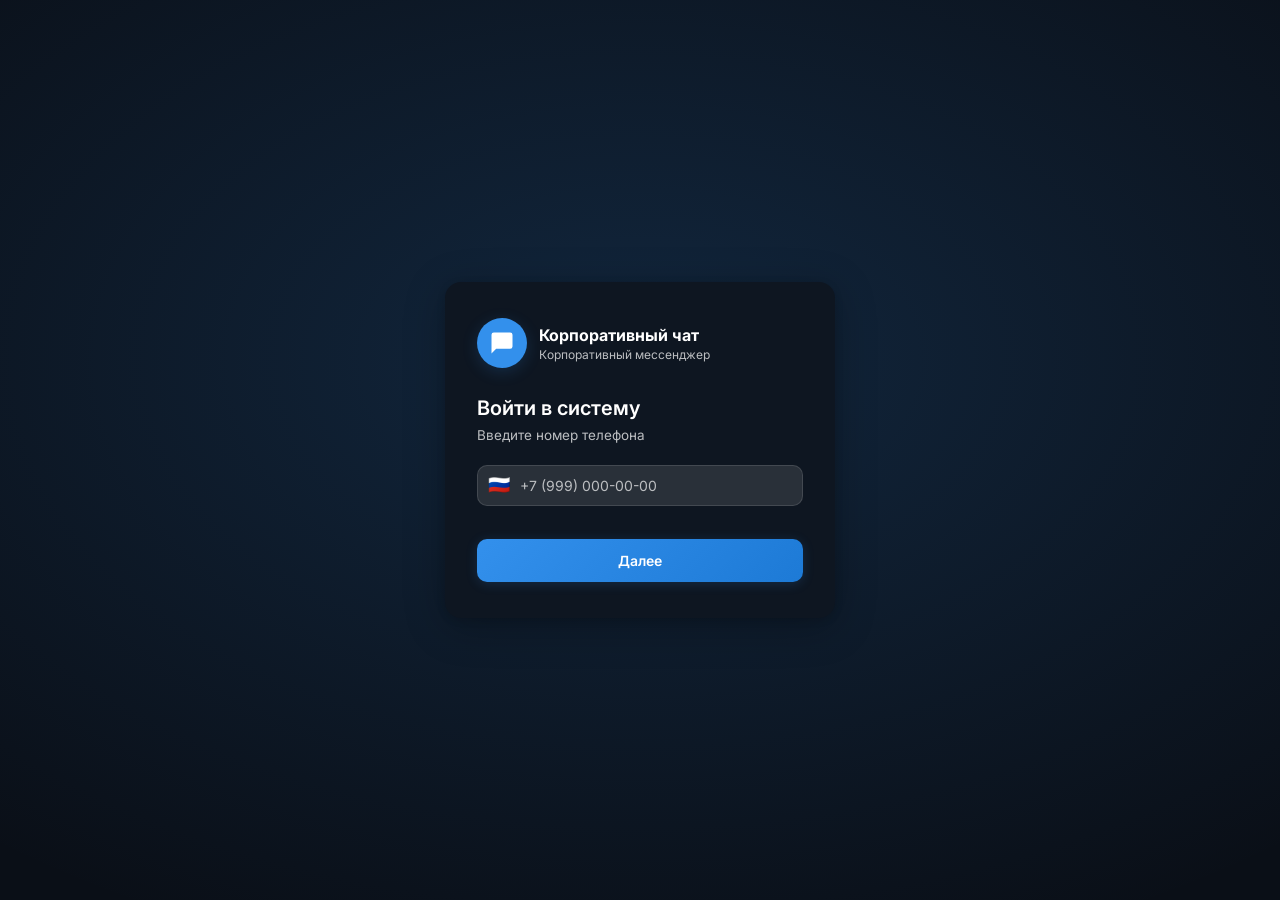
==== commit e8fa0d98: "Update Очень очень большой 123123 пж без багов" ====
--- a/frontend/index.html
+++ b/frontend/index.html
@@ -1,12 +1,9 @@
-
-
-
 <!DOCTYPE html>
 <html lang="ru" data-theme="dark">
 <head>
 <meta charset="UTF-8">
 <meta name="viewport" content="width=device-width,initial-scale=1,viewport-fit=cover">
-<title>Модуль Методология</title>
+<title>Корпоративный чат</title>
 <link rel="icon" href="data:image/svg+xml,%3Csvg xmlns='http://www.w3.org/2000/svg' viewBox='0 0 64 64'%3E%3Crect width='64' height='64' rx='14' fill='%233390EC'/%3E%3Ctext x='32' y='42' font-family='Inter,Arial,sans-serif' font-size='26' font-weight='700' fill='%23fff' text-anchor='middle'%3E%D0%9C%D0%9C%3C/text%3E%3C/svg%3E">
 <link rel="preconnect" href="https://fonts.googleapis.com">
 <link href="https://fonts.googleapis.com/css2?family=Inter:wght@400;500;600;700&display=swap" rel="stylesheet">
@@ -26,7 +23,7 @@
       <div class="auth-logo-icon">
         <svg width="28" height="28" viewBox="0 0 24 24" fill="none"><path d="M21 15a2 2 0 0 1-2 2H7l-4 4V5a2 2 0 0 1 2-2h14a2 2 0 0 1 2 2z" fill="white"/></svg>
       </div>
-      <div><div class="auth-logo-name">Модуль Методология</div><div class="auth-logo-sub">Корпоративный мессенджер</div></div>
+      <div><div class="auth-logo-name">Корпоративный чат</div><div class="auth-logo-sub">Корпоративный мессенджер</div></div>
     </div>
 
     <!-- phone -->
@@ -70,7 +67,7 @@
         <input type="text" id="a-dn" placeholder="Иван Иванов" autocomplete="name" oninput="valName(this)">
         <div class="hint" id="h-dn"></div></div>
       <div class="fg"><label>Username</label>
-        <input type="text" id="a-un" placeholder="ivan_ivanov" oninput="valUser(this)">
+        <input type="text" id="a-un" placeholder="IIvanov" oninput="valUser(this)">
         <div class="hint" id="h-un"></div></div>
       <div class="fg">
         <label>Пароль</label>
@@ -182,10 +179,6 @@
           <svg width="22" height="22" viewBox="0 0 24 24" fill="none" stroke="currentColor" stroke-width="1.8"><path d="M22 19a2 2 0 0 1-2 2H4a2 2 0 0 1-2-2V5a2 2 0 0 1 2-2h5l2 3h9a2 2 0 0 1 2 2z"/></svg>
           <span>Папки с чатами</span>
         </button>
-        <button class="sb-mi" onclick="toggleUnreadFilter();closeSbMenu()" id="sb-mi-unread">
-          <svg width="22" height="22" viewBox="0 0 24 24" fill="none" stroke="currentColor" stroke-width="1.8"><circle cx="12" cy="12" r="10"/><path d="M12 8v4l3 3"/></svg>
-          <span>Непрочитанные</span>
-        </button>
         <div class="sb-mi-sep"></div>
         <button class="sb-mi sb-mi-danger" onclick="confirmLogout();closeSbMenu()">
           <svg width="22" height="22" viewBox="0 0 24 24" fill="none" stroke="currentColor" stroke-width="1.8"><path d="M9 21H5a2 2 0 0 1-2-2V5a2 2 0 0 1 2-2h4"/><polyline points="16 17 21 12 16 7"/><line x1="21" y1="12" x2="9" y2="12"/></svg>
@@ -272,18 +265,6 @@
         <span id="scroll-down-badge" class="scroll-down-badge" style="display:none">0</span>
       </button>
 
-      <!-- reply bar -->
-      <div class="replybar" id="replybar" style="display:none">
-        <div class="rb-line"></div>
-        <div class="rb-body">
-          <div class="rb-name" id="rb-name"></div>
-          <div class="rb-text" id="rb-text"></div>
-        </div>
-        <button class="ib rb-close" onclick="cancelReply()">
-          <svg width="16" height="16" viewBox="0 0 24 24" fill="none" stroke="currentColor" stroke-width="2.5"><line x1="18" y1="6" x2="6" y2="18"/><line x1="6" y1="6" x2="18" y2="18"/></svg>
-        </button>
-      </div>
-
       <!-- format popup appears on text selection -->
       <div class="fmt-pop" id="fmt-pop">
         <button class="fmt-btn b" onmousedown="fmtApply(event,'bold')">B</button>
@@ -313,23 +294,61 @@
 
       <!-- input row -->
       <div class="input-row" id="input-row">
-        <button class="ib attach-btn" onclick="toggleAttachMenu(event)" title="Прикрепить">
-          <svg width="23" height="23" viewBox="0 0 24 24" fill="none" stroke="currentColor" stroke-width="1.9"><path d="M21.44 11.05l-9.19 9.19a6 6 0 0 1-8.49-8.49l9.19-9.19a4 4 0 0 1 5.66 5.66l-9.2 9.19a2 2 0 0 1-2.83-2.83l8.49-8.48"/></svg>
-        </button>
-        <input type="file" id="file-inp" style="display:none" onchange="handleFile(this)">
-        <input type="file" id="photo-inp" accept="image/*" style="display:none" onchange="handleFile(this)">
-        <div class="inp-wrap">
-          <button class="ib emoji-btn" id="emoji-btn" title="Эмодзи">
-            <svg width="24" height="24" viewBox="0 0 24 24" fill="none" stroke="currentColor" stroke-width="1.8"><circle cx="12" cy="12" r="10"/><path d="M8 13s1.5 2 4 2 4-2 4-2"/><line x1="9" y1="9" x2="9.01" y2="9"/><line x1="15" y1="9" x2="15.01" y2="9"/></svg>
-          </button>
-          <textarea class="msg-inp" id="msg-inp" placeholder="Сообщение" rows="1" disabled spellcheck="true"></textarea>
-        </div>
-        <button class="ib voice-rec-btn" id="voice-btn" onclick="startVoice()" title="Голосовое сообщение">
-          <svg width="22" height="22" viewBox="0 0 24 24" fill="none" stroke="currentColor" stroke-width="1.9"><path d="M12 1a3 3 0 0 0-3 3v8a3 3 0 0 0 6 0V4a3 3 0 0 0-3-3z"/><path d="M19 10v2a7 7 0 0 1-14 0v-2"/><line x1="12" y1="19" x2="12" y2="23"/></svg>
-        </button>
-        <button class="send-btn" id="send-btn" onclick="sendMsg()" disabled title="Отправить">
-          <svg width="22" height="22" viewBox="0 0 24 24" fill="none"><path d="M3 11l18-8-8 18-2-7-8-3z" fill="white"/></svg>
-        </button>
+        <!-- reply preview (inside composer) -->
+        <div class="replybar" id="replybar" style="display:none">
+          <div class="rb-line"></div>
+          <div class="rb-thumb" id="rb-thumb" style="display:none"></div>
+          <div class="rb-body">
+            <div class="rb-name" id="rb-name"></div>
+            <div class="rb-text" id="rb-text"></div>
+          </div>
+          <button class="ib rb-close" onclick="cancelReply()" title="Отменить ответ" aria-label="Отменить ответ">
+            <svg width="16" height="16" viewBox="0 0 24 24" fill="none" stroke="currentColor" stroke-width="2.5"><line x1="18" y1="6" x2="6" y2="18"/><line x1="6" y1="6" x2="18" y2="18"/></svg>
+          </button>
+        </div>
+        <!-- edit preview -->
+        <div class="replybar editbar" id="editbar" style="display:none">
+          <div class="rb-line" style="background:#e0a23c"></div>
+          <div class="rb-body">
+            <div class="rb-name" id="eb-name" style="color:#e0a23c">Редактирование</div>
+            <div class="rb-text" id="eb-text"></div>
+          </div>
+          <button class="ib rb-close" onclick="cancelEdit()" title="Отменить редактирование" aria-label="Отменить редактирование">
+            <svg width="16" height="16" viewBox="0 0 24 24" fill="none" stroke="currentColor" stroke-width="2.5"><line x1="18" y1="6" x2="6" y2="18"/><line x1="6" y1="6" x2="18" y2="18"/></svg>
+          </button>
+        </div>
+        <!-- staged attachment -->
+        <div class="attach-stage" id="attach-stage" style="display:none">
+          <div class="as-grid" id="as-grid"></div>
+          <div class="as-info">
+            <div class="as-name" id="as-name"></div>
+            <div class="as-size" id="as-size"></div>
+          </div>
+          <button class="ib as-close" onclick="cancelStaged()" title="Убрать все">
+            <svg width="16" height="16" viewBox="0 0 24 24" fill="none" stroke="currentColor" stroke-width="2.5"><line x1="18" y1="6" x2="6" y2="18"/><line x1="6" y1="6" x2="18" y2="18"/></svg>
+          </button>
+        </div>
+        <div class="input-row-controls">
+          <button class="ib attach-btn" onclick="toggleAttachMenu(event)" title="Прикрепить">
+            <svg width="23" height="23" viewBox="0 0 24 24" fill="none" stroke="currentColor" stroke-width="1.9"><path d="M21.44 11.05l-9.19 9.19a6 6 0 0 1-8.49-8.49l9.19-9.19a4 4 0 0 1 5.66 5.66l-9.2 9.19a2 2 0 0 1-2.83-2.83l8.49-8.48"/></svg>
+          </button>
+          <input type="file" id="file-inp" style="display:none" multiple onchange="handleFile(this,'file')">
+          <input type="file" id="photo-inp" accept="image/*" style="display:none" multiple onchange="handleFile(this,'image')">
+          <div class="inp-wrap">
+            <button class="ib emoji-btn" id="emoji-btn" title="Эмодзи">
+              <svg width="24" height="24" viewBox="0 0 24 24" fill="none" stroke="currentColor" stroke-width="1.8"><circle cx="12" cy="12" r="10"/><path d="M8 13s1.5 2 4 2 4-2 4-2"/><line x1="9" y1="9" x2="9.01" y2="9"/><line x1="15" y1="9" x2="15.01" y2="9"/></svg>
+            </button>
+            <textarea class="msg-inp" id="msg-inp" placeholder="Сообщение" rows="1" disabled spellcheck="true"></textarea>
+          </div>
+          <div class="composer-action" id="composer-action">
+            <button class="ib voice-rec-btn" id="voice-btn" onclick="startVoice()" title="Голосовое сообщение">
+              <svg width="22" height="22" viewBox="0 0 24 24" fill="none" stroke="currentColor" stroke-width="1.9"><path d="M12 1a3 3 0 0 0-3 3v8a3 3 0 0 0 6 0V4a3 3 0 0 0-3-3z"/><path d="M19 10v2a7 7 0 0 1-14 0v-2"/><line x1="12" y1="19" x2="12" y2="23"/></svg>
+            </button>
+            <button class="send-btn" id="send-btn" onclick="sendMsg()" disabled title="Отправить">
+              <svg width="22" height="22" viewBox="0 0 24 24" fill="none"><path d="M3 11l18-8-8 18-2-7-8-3z" fill="white"/></svg>
+            </button>
+          </div>
+        </div>
       </div>
     </div>
   </main>
@@ -345,7 +364,7 @@
       <!-- avatar editor -->
       <div class="av-editor">
         <div class="av-preview-wrap">
-          <div class="av-preview" id="pav-big">
+          <div class="av-preview" id="pav-big" onclick="document.getElementById('av-file').click()">
             <div class="av-preview-cam">
               <svg width="22" height="22" viewBox="0 0 24 24" fill="none" stroke="white" stroke-width="2"><path d="M23 19a2 2 0 0 1-2 2H3a2 2 0 0 1-2-2V8a2 2 0 0 1 2-2h4l2-3h6l2 3h4a2 2 0 0 1 2 2z"/><circle cx="12" cy="13" r="4"/></svg>
             </div>
@@ -402,16 +421,60 @@
   </div>
 </div>
 
+<!-- Saved messages (Избранное) -->
+<div class="overlay" id="m-saved" style="display:none" onclick="oc(event,'m-saved')">
+  <div class="modal" style="max-width:380px">
+    <div class="mh"><h3>Избранное</h3><button class="mx" onclick="cm('m-saved')"><svg width="16" height="16" viewBox="0 0 24 24" fill="none" stroke="currentColor" stroke-width="2.5"><line x1="18" y1="6" x2="6" y2="18"/><line x1="6" y1="6" x2="18" y2="18"/></svg></button></div>
+    <div class="mb" style="text-align:center">
+      <div class="up-av-big saved-info-av" id="saved-av">🔖</div>
+      <div class="up-name">Избранное</div>
+      <div class="up-un">Сохранённые сообщения</div>
+      <div class="up-tabs" id="saved-tabs">
+        <button class="up-tab act" onclick="switchSavedTab(this,'media')">Медиа</button>
+        <button class="up-tab" onclick="switchSavedTab(this,'files')">Файлы</button>
+        <button class="up-tab" onclick="switchSavedTab(this,'links')">Ссылки</button>
+        <button class="up-tab" onclick="switchSavedTab(this,'voice')">Голосовые</button>
+      </div>
+      <div class="up-tab-content" id="saved-tab-content"></div>
+    </div>
+  </div>
+</div>
+
 <!-- Group info / members -->
 <div class="overlay" id="m-ginfo" style="display:none" onclick="oc(event,'m-ginfo')">
-  <div class="modal">
+  <div class="modal" style="max-width:380px">
     <div class="mh"><h3>Информация о группе</h3><button class="mx" onclick="cm('m-ginfo')"><svg width="16" height="16" viewBox="0 0 24 24" fill="none" stroke="currentColor" stroke-width="2.5"><line x1="18" y1="6" x2="6" y2="18"/><line x1="6" y1="6" x2="18" y2="18"/></svg></button></div>
     <div class="mb" style="text-align:center">
       <div class="up-av-big" id="ginfo-av"></div>
       <div class="up-name" id="ginfo-name"></div>
       <div class="up-un" id="ginfo-sub"></div>
-      <div class="ginfo-members-title">Участники</div>
-      <div class="ginfo-members" id="ginfo-members"></div>
+      <div class="up-tabs" id="ginfo-tabs">
+        <button class="up-tab act" onclick="switchGroupTab(this,'members')">Участники</button>
+        <button class="up-tab" onclick="switchGroupTab(this,'media')">Медиа</button>
+        <button class="up-tab" onclick="switchGroupTab(this,'files')">Файлы</button>
+        <button class="up-tab" onclick="switchGroupTab(this,'links')">Ссылки</button>
+        <button class="up-tab" onclick="switchGroupTab(this,'voice')">Голосовые</button>
+      </div>
+      <div class="up-tab-content" id="ginfo-tab-content"></div>
+      <div class="ginfo-actions">
+        <button class="btn-ghost ginfo-act" id="ginfo-add-btn" style="display:none" onclick="openAddGroupMembers()">+ Добавить участников</button>
+        <button class="btn-ghost ginfo-act ginfo-act-warn" id="ginfo-clear-btn" style="display:none" onclick="clearGroupHistory()">Очистить историю</button>
+        <button class="btn-ghost ginfo-act ginfo-act-danger" id="ginfo-leave-btn" onclick="leaveGroup()">Покинуть группу</button>
+      </div>
+    </div>
+  </div>
+</div>
+
+<!-- Add group members -->
+<div class="overlay" id="m-gadd" style="display:none" onclick="oc(event,'m-gadd')">
+  <div class="modal">
+    <div class="mh"><h3>Добавить участников</h3><button class="mx" onclick="cm('m-gadd')"><svg width="16" height="16" viewBox="0 0 24 24" fill="none" stroke="currentColor" stroke-width="2.5"><line x1="18" y1="6" x2="6" y2="18"/><line x1="6" y1="6" x2="18" y2="18"/></svg></button></div>
+    <div class="mb">
+      <div class="fg"><label>Выберите контакты</label>
+        <div class="member-pick-list" id="gadd-mlist"></div>
+      </div>
+      <div class="chips-row" id="gadd-chips"></div>
+      <button class="btn-pri" style="margin-top:12px" onclick="submitAddGroupMembers()">Добавить</button>
     </div>
   </div>
 </div>
@@ -460,20 +523,12 @@
                 </div>
               </div>
             </div>
-            <div class="sr">
-              <div class="si-info"><b>Цвет фона чата</b><div class="sd">Выберите цвет</div></div>
-              <div style="display:flex;gap:8px;align-items:center">
-                <div id="bg-presets" class="bg-presets"></div>
-                <label class="bg-custom-wrap" title="Свой цвет">
-                  <input type="color" id="bg-custom-color" oninput="setChatBgColor(this.value)" style="width:0;height:0;opacity:0;position:absolute">
-                  <div class="bg-opt bg-opt-custom" id="bg-custom-btn">
-                    <svg width="14" height="14" viewBox="0 0 24 24" fill="none" stroke="currentColor" stroke-width="2"><circle cx="13.5" cy="6.5" r="0.5"/><circle cx="17.5" cy="10.5" r="0.5"/><circle cx="8.5" cy="7.5" r="0.5"/><circle cx="6.5" cy="12.5" r="0.5"/><path d="M12 2C6.5 2 2 6.5 2 12s4.5 10 10 10c.926 0 1.648-.746 1.648-1.688 0-.437-.18-.835-.437-1.125-.29-.289-.438-.652-.438-1.125a1.64 1.64 0 0 1 1.668-1.668h1.996c3.051 0 5.555-2.503 5.555-5.554C21.965 6.012 17.461 2 12 2z"/></svg>
-                  </div>
-                </label>
-              </div>
+            <div class="sr sr-col">
+              <div class="si-info"><b>Тема оформления</b><div class="sd">Цвета всего мессенджера и сообщений</div></div>
+              <div id="chat-themes" class="chat-themes"></div>
             </div>
             <div class="sr">
-              <div class="si-info"><b>Фон чата картинкой</b><div class="sd">Загрузите своё изображение</div></div>
+              <div class="si-info"><b>Обои</b><div class="sd">Изображение в области переписки</div></div>
               <div style="display:flex;gap:8px;align-items:center">
                 <div id="bg-img-thumb" class="bg-img-thumb" style="display:none"></div>
                 <button class="btn-sm" onclick="document.getElementById('bg-img-inp').click()">Выбрать</button>
@@ -516,7 +571,7 @@
               <div style="width:64px;height:64px;border-radius:18px;background:var(--acc);display:flex;align-items:center;justify-content:center;margin:0 auto 14px">
                 <svg width="34" height="34" viewBox="0 0 24 24" fill="none"><path d="M21 15a2 2 0 0 1-2 2H7l-4 4V5a2 2 0 0 1 2-2h14a2 2 0 0 1 2 2z" fill="white"/></svg>
               </div>
-              <div style="font-size:17px;font-weight:700;margin-bottom:4px">Модуль Методология</div>
+              <div style="font-size:17px;font-weight:700;margin-bottom:4px">Корпоративный чат</div>
               <div style="color:var(--t2);font-size:13px">Версия 4.1</div>
             </div>
           </div>
@@ -544,7 +599,7 @@
         </div>
       </div>
       <div class="fg"><label>Участники</label>
-        <div class="contacts" id="g-mlist" style="max-height:200px;overflow-y:auto"></div>
+        <div class="member-pick-list" id="g-mlist"></div>
       </div>
       <div class="chips-row" id="g-chips"></div>
       <button class="btn-pri" style="margin-top:12px" onclick="createGroup()">Создать группу</button>
@@ -617,7 +672,7 @@
     <div class="mh"><h3>Обрезать фото</h3><button class="mx" onclick="cancelAvatarCrop()"><svg width="16" height="16" viewBox="0 0 24 24" fill="none" stroke="currentColor" stroke-width="2.5"><line x1="18" y1="6" x2="6" y2="18"/><line x1="6" y1="6" x2="18" y2="18"/></svg></button></div>
     <div class="mb" style="text-align:center">
       <div style="position:relative;display:inline-block;margin-bottom:14px">
-        <canvas id="crop-preview" width="240" height="240" style="border-radius:50%;cursor:move;touch-action:none;display:block"></canvas>
+        <canvas id="crop-preview" width="240" height="240" style="width:240px;height:240px;border-radius:50%;cursor:move;touch-action:none;display:block"></canvas>
       </div>
       <div style="display:flex;gap:8px;justify-content:center;margin-bottom:12px">
         <button class="scb" onclick="cropZoom(-0.1)">
--- a/frontend/css/style.css
+++ b/frontend/css/style.css
@@ -1,5 +1,5 @@
 /* ═══════════════════════════════════════════════════════════════
-   МОДУЛЬ МЕТОДОЛОГИЯ — Telegram-style UI
+   КОРПОРАТИВНЫЙ ЧАТ — Telegram-style UI
 ═══════════════════════════════════════════════════════════════ */
 :root {
   --acc:#3390EC; --acc-d:#2B7CD3; --acc-g:rgba(51,144,236,.16);
@@ -24,7 +24,7 @@
   --t1:#000000; --t2:#707579; --t3:#A2ACB4;
   --brd:rgba(0,0,0,.08);
   --out:#EEFFDE; --out-t:#000000; --in:#FFFFFF; --in-t:#000000;
-  --head-bg:#FFFFFF; --sb-bg:#FFFFFF; --chat-bg:#C5DCC0;
+  --head-bg:#FFFFFF; --sb-bg:#FFFFFF; --chat-bg:#EBEDF0;
   --hover:#F4F4F5; --active:#3390EC; --search-bg:#F1F1F1;
 }
 *,*::before,*::after{box-sizing:border-box;margin:0;padding:0;}
@@ -88,7 +88,7 @@
 @keyframes sp{to{transform:rotate(360deg)}}
 
 /* ═══ LEFT NAV RAIL ═══ */
-.nav-rail{width:72px;min-width:72px;flex-shrink:0;height:100%;background:var(--rail-bg);display:flex;flex-direction:column;align-items:center;padding:8px 0;gap:2px;z-index:12;}
+.nav-rail{width:72px;min-width:72px;flex-shrink:0;height:100%;background:var(--rail-bg);display:flex;flex-direction:column;align-items:center;padding:8px 0;gap:2px;z-index:12;border-right:1px solid var(--brd);}
 .rail-item{width:64px;padding:9px 4px 7px;border-radius:var(--r12);display:flex;flex-direction:column;align-items:center;gap:4px;color:var(--t2);cursor:pointer;position:relative;transition:background .13s,color .13s;}
 .rail-item:hover{background:var(--hover);}
 .rail-item.act,.rail-item.act svg{color:var(--acc);}
@@ -98,14 +98,14 @@
 .rail-spacer{flex:1;}
 
 /* ═══ CHAT LIST ═══ */
-.sidebar{width:var(--list-w);min-width:240px;flex-shrink:0;display:flex;flex-direction:column;height:100%;background:var(--sb-bg);position:relative;z-index:10;}
-.sb-head{display:flex;align-items:center;gap:8px;padding:8px 10px;background:var(--head-bg);height:56px;flex-shrink:0;min-height:56px;position:relative;z-index:5;box-sizing:border-box;}
+.sidebar{width:var(--list-w);min-width:240px;max-width:var(--list-w);flex:0 0 var(--list-w);flex-shrink:0;display:flex;flex-direction:column;height:100%;background:var(--sb-bg);position:relative;z-index:10;overflow:hidden;border-right:1px solid var(--brd);}
+.sb-head{display:flex;align-items:center;gap:8px;padding:8px 10px;background:var(--head-bg);height:56px;flex-shrink:0;min-height:56px;min-width:0;position:relative;z-index:5;box-sizing:border-box;overflow:hidden;border-bottom:1px solid var(--brd);}
 .sb-menu-btn{flex-shrink:0;width:40px;height:40px;border-radius:50%;display:flex;align-items:center;justify-content:center;color:var(--t2);transition:background .13s;}
 .sb-menu-btn:hover{background:var(--hover);}
-.sb-search-wrap{flex:1;display:flex;align-items:center;gap:6px;background:var(--search-bg);border-radius:20px;padding:8px 12px;border:1.5px solid transparent;transition:border-color .15s,background .15s;}
+.sb-search-wrap{flex:1;min-width:0;display:flex;align-items:center;gap:6px;background:var(--search-bg);border-radius:20px;padding:8px 12px;border:1.5px solid transparent;transition:border-color .15s,background .15s;overflow:hidden;}
 .sb-search-wrap:focus-within{border-color:var(--acc);background:var(--bg1);box-shadow:none;}
 .sb-search-icon{color:var(--t3);flex-shrink:0;}
-.sb-search-inp{flex:1;background:none;border:none;outline:none;font-size:14px;color:var(--t1);}
+.sb-search-inp{flex:1;min-width:0;background:none;border:none;outline:none;font-size:14px;color:var(--t1);}
 .sb-search-clear{color:var(--t3);width:20px;height:20px;border-radius:50%;display:flex;align-items:center;justify-content:center;}
 .sb-search-clear:hover{background:var(--bg3);color:var(--t1);}
 .sb-menu{position:absolute;inset:0;background:var(--sb-bg);z-index:25;overflow-y:auto;animation:fI .18s ease;}
@@ -139,9 +139,10 @@
 .ci.act{background:var(--active);}
 .ci.act .ci-name,.ci.act .ci-time,.ci.act .ci-sub,.ci.act .ci-draft-mark{color:#fff;}
 .ci.act .ci-sub{opacity:.85;}
-.ci-av{width:54px;height:54px;min-width:54px;border-radius:50%;display:flex;align-items:center;justify-content:center;font-size:22px;overflow:hidden;background-size:cover;background-position:center;position:relative;color:#fff;}
-.ci-av.online::after{content:'';position:absolute;right:2px;bottom:2px;width:13px;height:13px;border-radius:50%;background:#4FAE4E;border:2.5px solid var(--sb-bg);}
-.ci.act .ci-av.online::after{border-color:var(--active);}
+.ci-av{border-radius:50%;display:flex;align-items:center;justify-content:center;font-size:22px;overflow:hidden;background-size:cover;background-position:center;position:relative;color:#fff;width:100%;height:100%;background-color:var(--acc);}
+.ci-av-wrap{position:relative;flex-shrink:0;display:inline-block;line-height:0;}
+.av-dot{position:absolute;right:0;bottom:1px;width:14px;height:14px;border-radius:50%;background:#4FAE4E;border:2.5px solid var(--sb-bg);box-sizing:border-box;z-index:2;pointer-events:none;}
+.ci.act .av-dot{border-color:var(--active);}
 .ci-info{flex:1;min-width:0;}
 .ci-top{display:flex;align-items:center;justify-content:space-between;gap:6px;margin-bottom:3px;}
 .ci-name{font-size:15px;font-weight:600;white-space:nowrap;overflow:hidden;text-overflow:ellipsis;flex:1;min-width:0;display:flex;align-items:center;gap:5px;}
@@ -160,17 +161,21 @@
 @keyframes pop{from{transform:scale(0)}to{transform:scale(1)}}
 
 /* ═══ SPLITTER ═══ */
-.splitter{width:5px;flex-shrink:0;cursor:col-resize;background:transparent;position:relative;z-index:11;}
-.splitter::after{content:'';position:absolute;inset:0 2px;background:var(--brd);transition:background .15s;}
-.splitter:hover::after,.splitter.dragging::after{background:var(--acc);}
+.splitter{width:5px;flex-shrink:0;cursor:col-resize;background:transparent;position:relative;z-index:11;margin-left:-1px;}
+.splitter::after{content:'';position:absolute;top:0;bottom:0;left:2px;width:1px;background:var(--brd);transition:background .15s;pointer-events:none;}
+.splitter:hover::after,.splitter.dragging::after{background:var(--acc);width:2px;left:1px;}
 body.col-resizing,body.col-resizing *{cursor:col-resize!important;user-select:none!important;}
 
 /* ═══ CHAT PANE ═══ */
 .chat-main{flex:1;display:flex;flex-direction:column;background:var(--chat-bg);min-width:0;overflow:hidden;height:100%;position:relative;}
-.chat-main::before{content:'';position:absolute;inset:0;pointer-events:none;opacity:.6;background-image:url("data:image/svg+xml,%3Csvg xmlns='http://www.w3.org/2000/svg' width='40' height='40'%3E%3Ccircle cx='4' cy='4' r='1' fill='%23000' opacity='.05'/%3E%3C/svg%3E");}
+.chat-main::before{content:'';position:absolute;inset:0;pointer-events:none;opacity:var(--chat-pattern-o,.20);z-index:0;
+  background-color:var(--chat-bg);
+  background-image:url("data:image/svg+xml,%3Csvg xmlns='http://www.w3.org/2000/svg' width='160' height='160' viewBox='0 0 160 160'%3E%3Cg fill='none' stroke='%23ffffff' stroke-opacity='0.05' stroke-width='2'%3E%3Ccircle cx='20' cy='20' r='10'/%3E%3Ccircle cx='100' cy='40' r='16'/%3E%3Cpath d='M50 90 q14 -18 28 0'/%3E%3Crect x='120' y='100' width='18' height='18' rx='5' transform='rotate(18 129 109)'/%3E%3Cpath d='M30 130 l10 -6 l10 6'/%3E%3Ccircle cx='140' cy='150' r='7'/%3E%3Cpath d='M70 150 q10 -14 20 0'/%3E%3C/g%3E%3C/svg%3E");
+  background-size:300px 300px;}
+[data-chat-light="1"] .chat-main::before{background-image:url("data:image/svg+xml,%3Csvg xmlns='http://www.w3.org/2000/svg' width='160' height='160' viewBox='0 0 160 160'%3E%3Cg fill='none' stroke='%23000000' stroke-opacity='0.06' stroke-width='2'%3E%3Ccircle cx='20' cy='20' r='10'/%3E%3Ccircle cx='100' cy='40' r='16'/%3E%3Cpath d='M50 90 q14 -18 28 0'/%3E%3Crect x='120' y='100' width='18' height='18' rx='5' transform='rotate(18 129 109)'/%3E%3Cpath d='M30 130 l10 -6 l10 6'/%3E%3Ccircle cx='140' cy='150' r='7'/%3E%3Cpath d='M70 150 q10 -14 20 0'/%3E%3C/g%3E%3C/svg%3E");}
 .welcome{flex:1;display:flex;flex-direction:column;align-items:center;justify-content:center;gap:14px;padding:20px;position:relative;z-index:1;}
-.welcome-pill{background:rgba(0,0,0,.32);color:#fff;padding:8px 18px;border-radius:18px;font-size:14px;}
-[data-theme="light"] .welcome-pill{background:rgba(0,0,0,.22);}
+.welcome-pill{background:var(--bg3);color:var(--t1);padding:8px 18px;border-radius:18px;font-size:14px;border:1px solid var(--brd);}
+[data-theme="light"] .welcome-pill{background:var(--bg3);}
 .chat-head{display:flex;align-items:center;gap:10px;padding:0 14px;height:56px;background:var(--head-bg);border-bottom:1px solid var(--brd);flex-shrink:0;position:relative;z-index:5;}
 .back-btn{display:none;color:var(--t2);}
 .ch-av-wrap{flex-shrink:0;}
@@ -190,18 +195,32 @@
 .pinbar svg{color:var(--acc);}
 #bday-banner{padding:8px 16px;background:rgba(255,159,10,.12);border-bottom:1px solid rgba(255,159,10,.2);font-size:13px;color:var(--t1);text-align:center;position:relative;z-index:4;}
 
+#dialog{display:flex;flex-direction:column;min-height:0;height:100%;overflow:hidden;}
+
 /* ═══ MESSAGES ═══ */
-.msgs{flex:1;overflow-y:auto;padding:14px 6%;display:flex;flex-direction:column;gap:2px;position:relative;z-index:1;}
+.msgs{flex:1;min-height:0;overflow-y:auto;padding:14px 6%;display:flex;flex-direction:column;gap:2px;position:relative;z-index:1;}
 .dsep{text-align:center;margin:10px 0 8px;}
 .dsep span{background:rgba(0,0,0,.32);color:#fff;font-size:12px;font-weight:500;padding:4px 12px;border-radius:14px;}
 [data-theme="light"] .dsep span{background:rgba(0,0,0,.22);}
 .mr{display:flex;align-items:flex-end;gap:7px;margin-bottom:1px;}
 .mr.out{flex-direction:row-reverse;}
 .mr-av{width:33px;height:33px;min-width:33px;border-radius:50%;display:flex;align-items:center;justify-content:center;font-size:13px;overflow:hidden;background-size:cover;background-position:center;flex-shrink:0;color:#fff;}
+.mr-av-sp{width:33px;min-width:33px;flex-shrink:0;}
 .bw{display:flex;flex-direction:column;max-width:68%;}
 .mr.out .bw{align-items:flex-end;}
-.mr.in .bw{align-items:flex-start;}
-.bw-sn{font-size:12.5px;font-weight:600;color:var(--acc);margin-bottom:2px;padding:0 6px;}
+.mr.in:not(.mr-g) .bw{align-items:flex-start;}
+.mr.in.mr-g{display:grid;grid-template-columns:33px minmax(0,max-content);column-gap:8px;align-items:end;max-width:min(560px,85%);}
+.mr.in.mr-g .bw-g{display:contents;}
+.mr.in.mr-g-head{grid-template-rows:auto auto auto;}
+.mr.in.mr-g-head .bw-sn{grid-column:2;grid-row:1;padding:0;margin:0 0 2px;}
+.mr.in.mr-g-head .mr-av{grid-column:1;grid-row:2;align-self:end;}
+.mr.in.mr-g-head .bub{grid-column:2;grid-row:2;}
+.mr.in.mr-g-head .bm{grid-column:2;grid-row:3;padding:0;margin-top:1px;}
+.mr.in.mr-g-cont{grid-template-rows:auto auto;}
+.mr.in.mr-g-cont .mr-av-sp{grid-column:1;grid-row:1;align-self:end;}
+.mr.in.mr-g-cont .bub{grid-column:2;grid-row:1;}
+.mr.in.mr-g-cont .bm{grid-column:2;grid-row:2;padding:0;margin-top:1px;}
+.bw-sn{font-size:12.5px;font-weight:600;color:var(--acc);margin-bottom:2px;padding:0;}
 .bub{padding:7px 11px 6px;border-radius:14px;font-size:var(--fs);line-height:1.42;word-break:break-word;white-space:pre-wrap;cursor:default;position:relative;animation:bIn .14s ease;max-width:100%;box-shadow:0 1px 1px rgba(0,0,0,.08);}
 @keyframes bIn{from{opacity:0;transform:translateY(4px) scale(.98)}to{opacity:1;transform:none}}
 .bub.out{background:var(--out);color:var(--out-t);border-bottom-right-radius:5px;}
@@ -223,6 +242,8 @@
 [data-theme="light"] .bub.in .rq{background:rgba(0,0,0,.05);}
 .rq-name{font-size:12px;font-weight:600;color:var(--acc);margin-bottom:1px;}
 .rq-text{font-size:12.5px;opacity:.75;white-space:nowrap;overflow:hidden;text-overflow:ellipsis;max-width:240px;}
+.rq-media{margin-top:2px;}
+.rq-media img{width:56px;height:56px;border-radius:6px;object-fit:cover;display:block;}
 .reacts{display:flex;gap:4px;margin-top:5px;flex-wrap:wrap;}
 .react{display:flex;align-items:center;gap:3px;background:rgba(0,0,0,.12);border-radius:12px;padding:2px 8px;font-size:13px;cursor:pointer;transition:transform .1s;font-family:var(--emoji-font);}
 .bub.in .react{background:rgba(0,0,0,.16);}
@@ -231,6 +252,20 @@
 .react.mine{background:var(--acc);color:#fff;}
 .react-n{font-size:11px;font-weight:600;font-family:var(--font);}
 .img-bub{max-width:300px;max-height:340px;border-radius:10px;cursor:zoom-in;display:block;object-fit:cover;}
+.bub.bub-media{padding:0;overflow:hidden;min-width:120px;}
+.bub.bub-media .img-bub{max-width:320px;width:100%;max-height:360px;border-radius:0;margin:0;}
+.bub.bub-media .fb{margin:0;border-radius:0;background:transparent;}
+.bub-media-foot{display:grid;grid-template-columns:1fr auto;align-items:end;gap:6px 10px;padding:5px 10px 6px;}
+.bub-cap{margin:0;padding:0;border:none;font-size:var(--fs);line-height:1.4;word-break:break-word;white-space:pre-wrap;grid-column:1;}
+.bub-meta-in{grid-column:2;display:flex;align-items:center;gap:3px;font-size:11px;line-height:1;white-space:nowrap;align-self:end;padding-bottom:1px;}
+.bub.out.bub-media .bub-meta-in{color:rgba(255,255,255,.62);}
+.bub.in.bub-media .bub-meta-in{color:var(--t3);}
+.bub.out.bub-media .bub-meta-in .tick{color:rgba(255,255,255,.42);}
+.bub.out.bub-media .bub-meta-in .tick.delivered{color:rgba(255,255,255,.62);}
+.bub.out.bub-media .bub-meta-in .tick.read{color:#53B8F6;}
+.bub.in.bub-media .bub-meta-in .tick.read{color:#3390EC;}
+.bub-meta-in .bmi-ed{font-style:italic;opacity:.7;}
+.mr.out .bub-cap{border-top-color:transparent;}
 .fb{display:flex;align-items:center;gap:11px;padding:4px 2px;cursor:pointer;}
 .fb-ic{width:44px;height:44px;min-width:44px;border-radius:50%;background:var(--acc);display:flex;align-items:center;justify-content:center;color:#fff;flex-shrink:0;}
 .fb-ic svg{width:22px;height:22px;}
@@ -242,17 +277,33 @@
 .bub.out .vb-btn{background:rgba(255,255,255,.25);}
 .vb-btn:hover{opacity:.85;}
 .vb-time-label{font-size:12px;opacity:.7;white-space:nowrap;}
-.bm{display:flex;align-items:center;gap:3px;font-size:11px;color:var(--t3);margin-top:1px;padding:0 4px;}
+.bm{display:flex;align-items:center;gap:3px;font-size:11px;color:var(--t3);margin-top:1px;padding:0;}
 .mr.out .bm{justify-content:flex-end;}
 .bub.out .bm{color:rgba(255,255,255,.6);}
-.ticks{display:flex;}
-.tick{font-size:13px;margin-left:-6px;opacity:.65;}
+.ticks{display:inline-flex;align-items:center;margin-left:2px;vertical-align:middle;}
+.tick{font-size:13px;line-height:1;margin-left:-6px;}
 .tick:first-child{margin-left:0;}
-.tick.delivered{opacity:.9;}
-.tick.read{opacity:1;}
-.bub.out .tick.read{color:#9EE6FF;opacity:1;}
-.tick.read{color:#4FAE4E;}
+/* outgoing: sent — one gray check; delivered — two gray; read — two blue (Telegram) */
+.mr.out .tick{color:rgba(255,255,255,.42);}
+.mr.out .tick.delivered{color:rgba(255,255,255,.62);}
+.mr.out .tick.read{color:#53B8F6;}
+[data-theme="light"] .mr.out .tick{color:rgba(0,0,0,.32);}
+[data-theme="light"] .mr.out .tick.delivered{color:rgba(0,0,0,.44);}
+[data-theme="light"] .mr.out .tick.read{color:#3390EC;}
 .bub.pinned-mark::after{content:'';position:absolute;top:-6px;right:-4px;width:14px;height:14px;background:url("data:image/svg+xml,%3Csvg xmlns='http://www.w3.org/2000/svg' width='14' height='14' viewBox='0 0 24 24' fill='%233390EC'%3E%3Cpath d='M16 12V4h1V2H7v2h1v8l-2 2v2h5.2v6h1.6v-6H19v-2z'/%3E%3C/svg%3E") center/contain no-repeat;}
+
+/* ═══ STAGED ATTACHMENT (caption before send) ═══ */
+.attach-stage{display:flex;align-items:center;gap:11px;padding:8px 14px;border-bottom:1px solid var(--brd);background:var(--head-bg);flex-shrink:0;width:100%;box-sizing:border-box;}
+.as-grid{display:flex;gap:6px;flex-wrap:wrap;max-width:min(52%,320px);flex-shrink:0;}
+.as-item{position:relative;width:46px;height:46px;border-radius:9px;overflow:visible;flex-shrink:0;}
+.as-item-in{width:46px;height:46px;border-radius:9px;overflow:hidden;background:var(--acc);display:flex;align-items:center;justify-content:center;font-size:22px;color:#fff;background-size:cover;background-position:center;font-family:var(--emoji-font);}
+.as-item-rm{position:absolute;top:-5px;right:-5px;width:18px;height:18px;border-radius:50%;background:var(--bg1);border:1px solid var(--brd);color:var(--t2);font-size:12px;line-height:16px;text-align:center;cursor:pointer;z-index:2;padding:0;}
+.as-item-rm:hover{color:var(--t1);background:var(--hover);}
+.as-preview{width:46px;height:46px;min-width:46px;border-radius:9px;background:var(--acc);display:flex;align-items:center;justify-content:center;font-size:22px;color:#fff;overflow:hidden;background-size:cover;background-position:center;font-family:var(--emoji-font);}
+.as-info{flex:1;min-width:0;}
+.as-name{font-size:14px;font-weight:500;white-space:nowrap;overflow:hidden;text-overflow:ellipsis;color:var(--t1);}
+.as-size{font-size:12px;color:var(--t2);margin-top:1px;}
+.as-close{flex-shrink:0;}
 
 /* ═══ EMOJI PICKER ═══ */
 .ep{flex-shrink:0;background:var(--bg1);border-top:1px solid var(--brd);z-index:90;overflow:hidden;display:flex;flex-direction:column;animation:eIn .15s ease;box-shadow:0 -4px 16px rgba(0,0,0,.12);}
@@ -261,8 +312,8 @@
 .epc{min-width:34px;height:32px;border-radius:8px;display:flex;align-items:center;justify-content:center;font-size:19px;cursor:pointer;flex-shrink:0;font-family:var(--emoji-font);opacity:.6;transition:opacity .12s,background .12s;}
 .epc:hover{background:var(--hover);opacity:1;}
 .epc.act{background:var(--hover);opacity:1;}
-.ep-grid{display:grid;grid-template-columns:repeat(8,1fr);gap:2px;padding:6px 8px;max-height:220px;overflow-y:auto;}
-.epb{aspect-ratio:1;border-radius:8px;display:flex;align-items:center;justify-content:center;font-size:18px;cursor:pointer;font-family:var(--emoji-font);transition:background .1s;}
+.ep-grid{display:grid;grid-template-columns:repeat(auto-fill,minmax(38px,1fr));gap:2px;padding:6px 8px;max-height:240px;overflow-y:auto;}
+.epb{width:38px;height:38px;border-radius:8px;display:flex;align-items:center;justify-content:center;font-size:22px;cursor:pointer;font-family:var(--emoji-font);transition:background .1s;justify-self:center;}
 .epb:hover{background:var(--hover);}
 .ep-mini{display:flex;flex-wrap:wrap;gap:4px;}
 .em-opt{width:32px;height:32px;border-radius:8px;display:flex;align-items:center;justify-content:center;font-size:19px;cursor:pointer;border:2px solid transparent;font-family:var(--emoji-font);}
@@ -283,13 +334,18 @@
 .fmt-btn.u{text-decoration:underline;}
 
 /* ═══ INPUT ═══ */
-.replybar{display:flex;align-items:center;gap:10px;padding:8px 14px;background:var(--head-bg);border-top:1px solid var(--brd);}
-.rb-line{width:3px;align-self:stretch;background:var(--acc);border-radius:2px;}
+.replybar{display:flex;align-items:center;gap:10px;padding:8px 14px;background:var(--head-bg);flex-shrink:0;width:100%;box-sizing:border-box;}
+.input-row .replybar,.input-row .editbar{border-bottom:1px solid var(--brd);}
+.rb-line{width:3px;align-self:stretch;min-height:34px;background:var(--acc);border-radius:2px;flex-shrink:0;}
+.rb-thumb{width:44px;height:44px;min-width:44px;border-radius:8px;background:var(--bg2);overflow:hidden;flex-shrink:0;display:none;}
+.rb-thumb img{width:100%;height:100%;object-fit:cover;display:block;}
 .rb-body{flex:1;min-width:0;}
-.rb-name{font-size:12.5px;font-weight:600;color:var(--acc);}
-.rb-text{font-size:12.5px;color:var(--t2);white-space:nowrap;overflow:hidden;text-overflow:ellipsis;}
-.rb-close{color:var(--t3);}
-.input-row{display:flex;align-items:flex-end;gap:6px;padding:8px 12px 10px;background:var(--head-bg);border-top:1px solid var(--brd);}
+.rb-name{font-size:12.5px;font-weight:600;color:var(--acc);line-height:1.25;}
+.rb-text{font-size:12.5px;color:var(--t2);white-space:nowrap;overflow:hidden;text-overflow:ellipsis;line-height:1.35;margin-top:1px;}
+.rb-close{color:var(--t2);flex-shrink:0;width:34px;height:34px;border-radius:50%;}
+.rb-close:hover{background:var(--hover);color:var(--t1);}
+.input-row{display:flex;flex-direction:column;align-items:stretch;background:var(--head-bg);border-top:1px solid var(--brd);flex-shrink:0;position:relative;z-index:2;}
+.input-row-controls{display:flex;align-items:flex-end;gap:6px;padding:8px 12px 10px;width:100%;box-sizing:border-box;}
 .ib{width:40px;height:40px;border-radius:50%;display:flex;align-items:center;justify-content:center;color:var(--t2);flex-shrink:0;transition:background .13s,color .13s;}
 .ib:hover{background:var(--hover);color:var(--t1);}
 .inp-wrap{flex:1;position:relative;display:flex;align-items:flex-end;background:var(--bg2);border-radius:18px;overflow:hidden;}
@@ -302,10 +358,19 @@
 .voice-rec-btn{color:var(--t2);}
 .voice-rec-btn.rec{color:#E53935;animation:pluse 1s infinite;}
 @keyframes pluse{0%,100%{opacity:1}50%{opacity:.4}}
-.send-btn{width:42px;height:42px;border-radius:50%;background:var(--acc);display:none;align-items:center;justify-content:center;flex-shrink:0;box-shadow:0 2px 10px var(--acc-g);transition:background .14s,transform .12s;}
+.composer-action{width:42px;height:42px;flex-shrink:0;position:relative;}
+.composer-action .voice-rec-btn,
+.composer-action .send-btn{position:absolute;inset:0;width:42px;height:42px;display:flex;align-items:center;justify-content:center;transition:opacity .14s,transform .12s,background .14s;}
+.composer-action:not(.chat-open) .voice-rec-btn,
+.composer-action:not(.chat-open) .send-btn{opacity:0;pointer-events:none;}
+.composer-action.chat-open .voice-rec-btn{opacity:1;pointer-events:auto;}
+.composer-action.chat-open .send-btn{opacity:0;pointer-events:none;}
+.composer-action.chat-open.has-text .voice-rec-btn{opacity:0;pointer-events:none;}
+.composer-action.chat-open.has-text .send-btn{opacity:1;pointer-events:auto;}
+.send-btn{border-radius:50%;background:var(--acc);box-shadow:0 2px 10px var(--acc-g);}
 .send-btn:hover:not(:disabled){background:var(--acc-d);transform:scale(1.05);}
 .send-btn:disabled{background:var(--bg3);box-shadow:none;cursor:not-allowed;}
-.voice-bar{display:none;align-items:center;gap:10px;padding:10px 14px;background:var(--head-bg);border-top:1px solid var(--brd);}
+.voice-bar{display:none;align-items:center;gap:10px;padding:10px 14px;background:var(--head-bg);border-top:1px solid var(--brd);flex-shrink:0;}
 .voice-pulse{width:10px;height:10px;border-radius:50%;background:#E53935;animation:pluse 1s infinite;flex-shrink:0;}
 .voice-time{font-size:14px;font-weight:600;color:#E53935;min-width:38px;}
 .voice-cancel-btn{width:34px;height:34px;border-radius:50%;background:var(--bg2);display:flex;align-items:center;justify-content:center;color:var(--t2);}
@@ -357,9 +422,16 @@
 .chip{display:flex;align-items:center;gap:6px;background:var(--acc-g);border-radius:16px;padding:4px 6px 4px 10px;font-size:12.5px;border:1px solid rgba(51,144,236,.3);}
 .chip-x{color:var(--t3);cursor:pointer;font-size:15px;line-height:1;}
 .chip-x:hover{color:#E53935;}
-.mchk{display:flex;align-items:center;gap:11px;padding:8px 10px;border-radius:var(--r10);cursor:pointer;transition:background .12s;}
+.mchk{display:flex;align-items:center;gap:12px;padding:9px 12px;border-radius:var(--r10);cursor:pointer;transition:background .12s;min-width:0;}
 .mchk:hover{background:var(--hover);}
-.mchk input{accent-color:var(--acc);width:18px;height:18px;flex-shrink:0;}
+.mchk.sel{background:var(--acc-g);}
+.mchk-box{width:22px;height:22px;min-width:22px;display:flex;align-items:center;justify-content:center;flex-shrink:0;}
+.mchk input{width:18px;height:18px;margin:0;flex-shrink:0;accent-color:var(--acc);cursor:pointer;}
+.mchk .ci-av-wrap{flex-shrink:0;display:block;line-height:0;}
+.mchk-info{flex:1;min-width:0;display:flex;flex-direction:column;gap:1px;}
+.mchk-name{font-size:14px;font-weight:500;color:var(--t1);white-space:nowrap;overflow:hidden;text-overflow:ellipsis;}
+.mchk-sub{font-size:12px;color:var(--t3);white-space:nowrap;overflow:hidden;text-overflow:ellipsis;}
+.member-pick-list{max-height:220px;overflow-y:auto;overflow-x:hidden;padding:4px;border:1px solid var(--brd);border-radius:var(--r10);background:var(--bg2);scrollbar-gutter:stable;}
 
 /* settings */
 .slay{display:flex;min-height:380px;}
@@ -384,6 +456,16 @@
 .scb:hover{background:var(--bg3);}
 .sct{width:64px;height:4px;background:var(--bg3);border-radius:3px;overflow:hidden;}
 .sct div{height:100%;background:var(--acc);border-radius:3px;transition:width .2s;}
+.sr-col{flex-direction:column;align-items:stretch;gap:8px;}
+.sr-col .si-info{flex:unset;}
+.chat-themes{display:flex;gap:8px;flex-wrap:wrap;width:100%;}
+.chat-theme-card{width:74px;cursor:pointer;border:2.5px solid transparent;border-radius:12px;padding:4px 4px 6px;transition:transform .12s,border-color .12s;flex-shrink:0;}
+.chat-theme-card:hover{transform:scale(1.03);}
+.chat-theme-card.sel{border-color:var(--acc);}
+.chat-theme-prev{height:54px;border-radius:9px;display:flex;align-items:flex-end;justify-content:space-between;padding:6px;gap:4px;position:relative;overflow:hidden;box-shadow:inset 0 0 0 1px rgba(0,0,0,.08);}
+.chat-theme-prev::after{content:'';position:absolute;inset:0;pointer-events:none;opacity:.18;background-image:url("data:image/svg+xml,%3Csvg xmlns='http://www.w3.org/2000/svg' width='48' height='48' viewBox='0 0 48 48'%3E%3Cg fill='none' stroke='%23fff' stroke-opacity='.5' stroke-width='1.2'%3E%3Ccircle cx='8' cy='8' r='3'/%3E%3Cpath d='M20 28 q4 -5 8 0'/%3E%3C/g%3E%3C/svg%3E");background-size:48px 48px;}
+.chat-theme-bub{height:11px;border-radius:6px;flex:0 0 42%;position:relative;z-index:1;box-shadow:0 1px 2px rgba(0,0,0,.12);}
+.chat-theme-lbl{font-size:11px;color:var(--t2);text-align:center;margin-top:5px;line-height:1.2;white-space:nowrap;overflow:hidden;text-overflow:ellipsis;}
 .bg-presets{display:flex;gap:6px;flex-wrap:wrap;}
 .bg-opt{width:36px;height:36px;border-radius:9px;cursor:pointer;border:2.5px solid transparent;transition:transform .13s;display:flex;align-items:center;justify-content:center;overflow:hidden;flex-shrink:0;}
 .bg-opt:hover{transform:scale(1.1);}
@@ -482,28 +564,41 @@
 .up-media-grid{display:grid;grid-template-columns:repeat(3,1fr);gap:4px;}
 .up-media-thumb{width:100%;aspect-ratio:1;object-fit:cover;border-radius:8px;cursor:pointer;transition:opacity .12s;}
 .up-media-thumb:hover{opacity:.85;}
-.up-file-row,.up-grp-row,.up-voice-row{display:flex;align-items:center;gap:10px;padding:8px;border-radius:10px;cursor:pointer;transition:background .1s;}
-.up-file-row:hover,.up-grp-row:hover{background:var(--hover);}
+.up-file-row,.up-grp-row,.up-voice-row,.up-link-row{display:flex;align-items:center;gap:10px;padding:8px;border-radius:10px;cursor:pointer;transition:background .1s;}
+.up-file-row:hover,.up-grp-row:hover,.up-link-row:hover{background:var(--hover);}
+.up-link-row{text-decoration:none;color:inherit;}
+.up-link-ico{width:36px;height:36px;min-width:36px;border-radius:10px;background:var(--acc-g);display:flex;align-items:center;justify-content:center;font-size:18px;flex-shrink:0;}
+.up-link-url{font-size:13px;color:var(--acc);overflow:hidden;text-overflow:ellipsis;white-space:nowrap;max-width:100%;}
+.up-link-sub{font-size:11.5px;color:var(--t3);margin-top:1px;}
+.saved-info-av{background:#2AABEE!important;color:#fff;font-size:34px;display:flex;align-items:center;justify-content:center;}
 .up-file-ico{font-size:24px;flex-shrink:0;font-family:var(--emoji-font);}
 .up-file-name,.up-grp-name{font-size:13.5px;color:var(--t1);font-weight:500;overflow:hidden;text-overflow:ellipsis;white-space:nowrap;}
 .up-file-sub,.up-grp-sub{font-size:11.5px;color:var(--t3);}
 .up-voice-row{cursor:default;}
 
 /* ── Group info modal ── */
-.ginfo-members-title{margin-top:18px;text-align:left;font-size:13px;font-weight:600;color:var(--t2);padding-bottom:6px;border-bottom:1px solid var(--brd);}
-.ginfo-members{margin-top:8px;max-height:320px;overflow-y:auto;text-align:left;}
+.ginfo-members{margin-top:0;max-height:280px;overflow-y:auto;text-align:left;}
 .ginfo-mrow{display:flex;align-items:center;gap:11px;padding:8px;border-radius:10px;cursor:pointer;transition:background .1s;}
 .ginfo-mrow:hover{background:var(--hover);}
+.ginfo-minfo{flex:1;min-width:0;text-align:left;}
 .ginfo-mname{font-size:14px;color:var(--t1);font-weight:500;}
 .ginfo-mun{font-size:12px;color:var(--t3);}
 .ginfo-admin{font-size:10.5px;color:var(--acc);font-weight:600;margin-left:4px;}
+.ginfo-kick{width:28px;height:28px;border:none;border-radius:50%;background:transparent;color:var(--t3);cursor:pointer;font-size:14px;flex-shrink:0;transition:background .12s,color .12s;}
+.ginfo-kick:hover{background:rgba(229,57,53,.12);color:#e53935;}
+.ginfo-actions{display:flex;flex-direction:column;gap:6px;margin-top:14px;padding-top:12px;border-top:1px solid var(--brd);}
+.ginfo-act{width:100%;justify-content:center;font-size:14px;padding:10px 14px;border-radius:10px;}
+.ginfo-act-warn{color:#e6a817;}
+.ginfo-act-warn:hover{background:rgba(230,168,23,.1);}
+.ginfo-act-danger{color:#e53935;}
+.ginfo-act-danger:hover{background:rgba(229,57,53,.1);}
 
 /* ═══ MESSAGES LOADING SKELETON ═══ */
 .msgs-loading{display:flex;align-items:center;justify-content:center;height:100%;min-height:200px;width:100%}
 .msgs-spin{width:30px;height:30px;border:3px solid var(--brd,rgba(255,255,255,.12));border-top-color:var(--accent,#3390EC);border-radius:50%;animation:sp .7s linear infinite}
 
 /* ═══════════════════════════════════════════════════════════════
-   ✦ DESIGN POLISH LAYER — Модуль Методология
+   ✦ DESIGN POLISH LAYER — Корпоративный чат
    Subtle refinements layered on top; safe to tweak/remove.
 ═══════════════════════════════════════════════════════════════ */
 
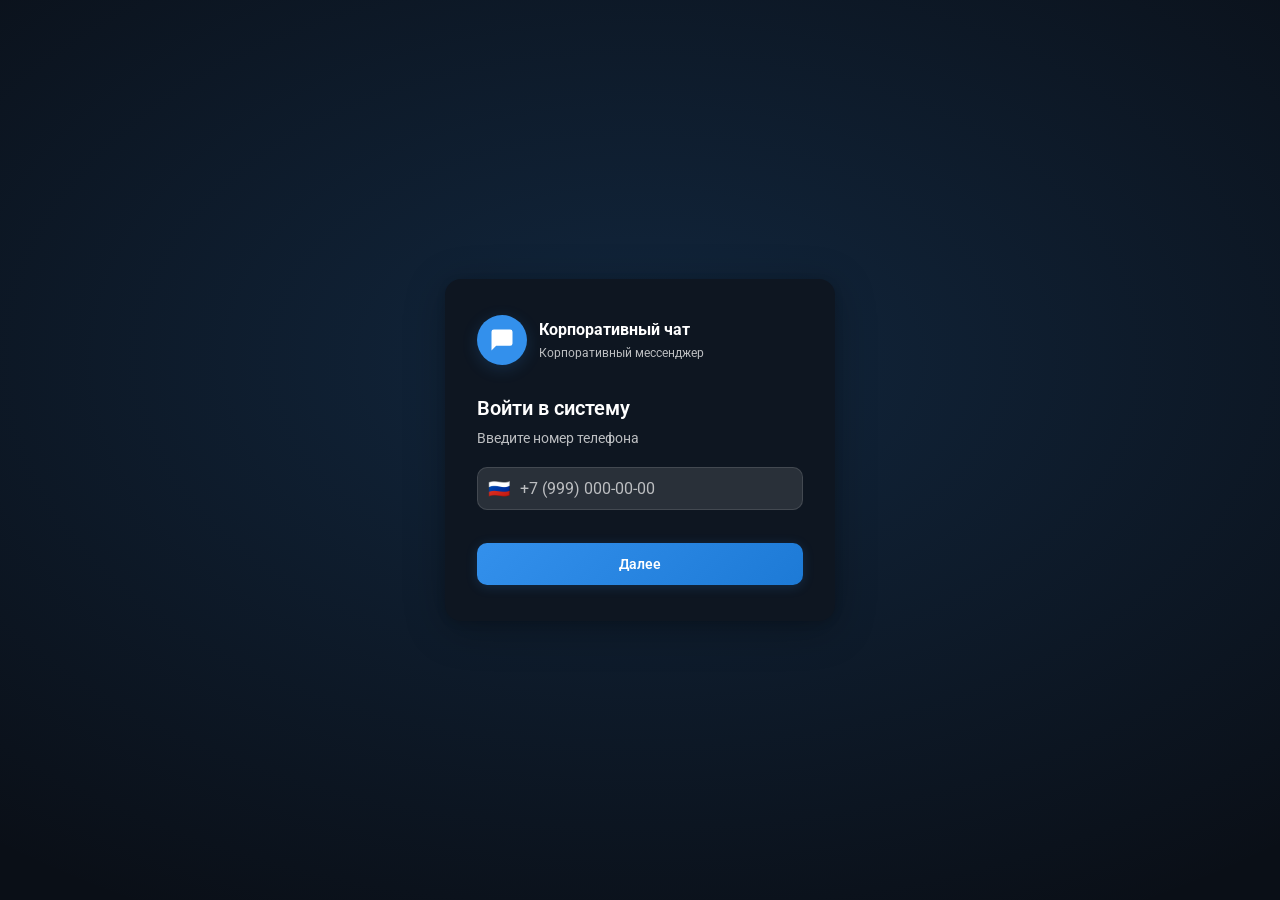
==== commit 223ead80: "Update Очень очень большой 123123 пж без багов 2" ====
--- a/frontend/index.html
+++ b/frontend/index.html
@@ -4,9 +4,10 @@
 <meta charset="UTF-8">
 <meta name="viewport" content="width=device-width,initial-scale=1,viewport-fit=cover">
 <title>Корпоративный чат</title>
-<link rel="icon" href="data:image/svg+xml,%3Csvg xmlns='http://www.w3.org/2000/svg' viewBox='0 0 64 64'%3E%3Crect width='64' height='64' rx='14' fill='%233390EC'/%3E%3Ctext x='32' y='42' font-family='Inter,Arial,sans-serif' font-size='26' font-weight='700' fill='%23fff' text-anchor='middle'%3E%D0%9C%D0%9C%3C/text%3E%3C/svg%3E">
+<link rel="icon" href="data:image/svg+xml,%3Csvg xmlns='http://www.w3.org/2000/svg' viewBox='0 0 64 64'%3E%3Crect width='64' height='64' rx='14' fill='%233390EC'/%3E%3Ctext x='32' y='42' font-family='Roboto,Arial,sans-serif' font-size='26' font-weight='500' fill='%23fff' text-anchor='middle'%3E%D0%9C%D0%9C%3C/text%3E%3C/svg%3E">
 <link rel="preconnect" href="https://fonts.googleapis.com">
-<link href="https://fonts.googleapis.com/css2?family=Inter:wght@400;500;600;700&display=swap" rel="stylesheet">
+<link rel="preconnect" href="https://fonts.gstatic.com" crossorigin>
+<link href="https://fonts.googleapis.com/css2?family=Roboto:wght@400;500&display=swap" rel="stylesheet">
 <style>
 /* Emoji use the OS system font (Apple emoji can't be legally embedded as a web font;
    external CDN attempts returned 403/404 and blocked rendering). */
@@ -209,19 +210,16 @@
         <div class="ch-av-wrap" onclick="viewActiveProfile()">
           <div class="ch-av" id="ch-av"></div>
         </div>
-        <div class="ch-info" onclick="viewActiveProfile()" style="cursor:pointer;flex:1;min-width:0">
+        <div class="ch-info" onclick="viewActiveProfile()">
           <div class="ch-name" id="ch-name"></div>
           <div class="ch-sub" id="ch-sub"></div>
         </div>
-        <div id="typing-ind" class="typing-ind" style="display:none">
-          <span id="typing-name"></span> печатает<span class="typing-dots"><span>.</span><span>.</span><span>.</span></span>
-        </div>
-        <div style="display:flex;gap:2px">
-          <button class="ib ch-ib" id="pinned-btn" onclick="showPinned()" style="display:none" title="Закреплённые">
-            <svg width="18" height="18" viewBox="0 0 24 24" fill="none" stroke="currentColor" stroke-width="2"><path d="M21 10c0 7-9 13-9 13s-9-6-9-13a9 9 0 0 1 18 0z"/><circle cx="12" cy="10" r="3"/></svg>
-          </button>
-          <button class="ib ch-ib" onclick="openChatSearch()" title="Поиск в чате">
-            <svg width="18" height="18" viewBox="0 0 24 24" fill="none" stroke="currentColor" stroke-width="2"><circle cx="11" cy="11" r="8"/><path d="m21 21-4.35-4.35"/></svg>
+        <div class="ch-actions">
+          <button class="ib ch-ib" onclick="openChatSearch()" title="Поиск">
+            <svg width="20" height="20" viewBox="0 0 24 24" fill="none" stroke="currentColor" stroke-width="1.9"><circle cx="11" cy="11" r="7"/><path d="m20 20-3.5-3.5"/></svg>
+          </button>
+          <button class="ib ch-ib" onclick="openChatMenu(event)" title="Ещё">
+            <svg width="20" height="20" viewBox="0 0 24 24" fill="currentColor"><circle cx="12" cy="5" r="1.75"/><circle cx="12" cy="12" r="1.75"/><circle cx="12" cy="19" r="1.75"/></svg>
           </button>
         </div>
       </div>
@@ -256,8 +254,15 @@
         <button class="csb-nav" onclick="closeChatSearch()" title="Закрыть"><svg width="16" height="16" viewBox="0 0 24 24" fill="none" stroke="currentColor" stroke-width="2.2"><line x1="18" y1="6" x2="6" y2="18"/><line x1="6" y1="6" x2="18" y2="18"/></svg></button>
       </div>
 
+      <div class="chat-workspace" id="chat-workspace">
       <!-- messages -->
       <div class="msgs" id="msgs"></div>
+
+      <!-- emoji picker (right on desktop, above composer on mobile) -->
+      <div class="ep" id="ep">
+        <div class="ep-grid" id="ep-grid"></div>
+        <div class="ep-cats" id="ep-cats"></div>
+      </div>
 
       <!-- scroll to bottom FAB (hidden per request) -->
       <button id="scroll-down" class="scroll-down" onclick="scrollMsgs(true)" title="Вниз" style="display:none!important">
@@ -284,12 +289,6 @@
           <svg width="16" height="16" viewBox="0 0 24 24" fill="none" stroke="currentColor" stroke-width="2.5"><line x1="18" y1="6" x2="6" y2="18"/><line x1="6" y1="6" x2="18" y2="18"/></svg>
         </button>
         <button class="btn-pri voice-send-btn" onclick="stopVoice()">Отправить</button>
-      </div>
-
-      <!-- emoji picker -->
-      <div class="ep" id="ep" style="display:none">
-        <div class="ep-cats" id="ep-cats"></div>
-        <div class="ep-grid" id="ep-grid"></div>
       </div>
 
       <!-- input row -->
@@ -330,26 +329,27 @@
         </div>
         <div class="input-row-controls">
           <button class="ib attach-btn" onclick="toggleAttachMenu(event)" title="Прикрепить">
-            <svg width="23" height="23" viewBox="0 0 24 24" fill="none" stroke="currentColor" stroke-width="1.9"><path d="M21.44 11.05l-9.19 9.19a6 6 0 0 1-8.49-8.49l9.19-9.19a4 4 0 0 1 5.66 5.66l-9.2 9.19a2 2 0 0 1-2.83-2.83l8.49-8.48"/></svg>
+            <svg width="24" height="24" viewBox="0 0 24 24" fill="none" stroke="currentColor" stroke-width="1.75" stroke-linecap="round" stroke-linejoin="round"><path d="M21.44 11.05l-9.19 9.19a6 6 0 0 1-8.49-8.49l9.19-9.19a4 4 0 0 1 5.66 5.66l-9.2 9.19a2 2 0 0 1-2.83-2.83l8.49-8.48"/></svg>
           </button>
           <input type="file" id="file-inp" style="display:none" multiple onchange="handleFile(this,'file')">
           <input type="file" id="photo-inp" accept="image/*" style="display:none" multiple onchange="handleFile(this,'image')">
           <div class="inp-wrap">
+            <textarea class="msg-inp" id="msg-inp" placeholder="Сообщение..." rows="1" disabled spellcheck="true"></textarea>
             <button class="ib emoji-btn" id="emoji-btn" title="Эмодзи">
-              <svg width="24" height="24" viewBox="0 0 24 24" fill="none" stroke="currentColor" stroke-width="1.8"><circle cx="12" cy="12" r="10"/><path d="M8 13s1.5 2 4 2 4-2 4-2"/><line x1="9" y1="9" x2="9.01" y2="9"/><line x1="15" y1="9" x2="15.01" y2="9"/></svg>
+              <svg width="24" height="24" viewBox="0 0 24 24" fill="none" stroke="currentColor" stroke-width="1.75" stroke-linecap="round" stroke-linejoin="round"><circle cx="12" cy="12" r="10"/><path d="M8 14s1.5 2 4 2 4-2 4-2"/><line x1="9" y1="9" x2="9.01" y2="9"/><line x1="15" y1="9" x2="15.01" y2="9"/></svg>
             </button>
-            <textarea class="msg-inp" id="msg-inp" placeholder="Сообщение" rows="1" disabled spellcheck="true"></textarea>
           </div>
           <div class="composer-action" id="composer-action">
             <button class="ib voice-rec-btn" id="voice-btn" onclick="startVoice()" title="Голосовое сообщение">
-              <svg width="22" height="22" viewBox="0 0 24 24" fill="none" stroke="currentColor" stroke-width="1.9"><path d="M12 1a3 3 0 0 0-3 3v8a3 3 0 0 0 6 0V4a3 3 0 0 0-3-3z"/><path d="M19 10v2a7 7 0 0 1-14 0v-2"/><line x1="12" y1="19" x2="12" y2="23"/></svg>
+              <svg width="24" height="24" viewBox="0 0 24 24" fill="none" stroke="currentColor" stroke-width="1.75" stroke-linecap="round" stroke-linejoin="round"><path d="M12 1a3 3 0 0 0-3 3v8a3 3 0 0 0 6 0V4a3 3 0 0 0-3-3z"/><path d="M19 10v2a7 7 0 0 1-14 0v-2"/><line x1="12" y1="19" x2="12" y2="23"/></svg>
             </button>
             <button class="send-btn" id="send-btn" onclick="sendMsg()" disabled title="Отправить">
-              <svg width="22" height="22" viewBox="0 0 24 24" fill="none"><path d="M3 11l18-8-8 18-2-7-8-3z" fill="white"/></svg>
+              <svg width="22" height="22" viewBox="0 0 24 24" fill="none"><path d="M3 11l18-8-8 18-2-7-8-3z" fill="currentColor"/></svg>
             </button>
           </div>
         </div>
       </div>
+      </div><!-- /chat-workspace -->
     </div>
   </main>
 </div>
@@ -397,6 +397,14 @@
       <div class="fg"><label>Телефон</label><input type="text" id="p-phone" disabled style="opacity:.4"></div>
       <button class="btn-pri" onclick="saveProfile()">Сохранить</button>
     </div>
+  </div>
+</div>
+
+<!-- Read info -->
+<div class="overlay" id="m-readinfo" style="display:none" onclick="oc(event,'m-readinfo')">
+  <div class="modal readinfo-modal" onclick="event.stopPropagation()">
+    <div class="mh"><h3 id="readinfo-title">Просмотры</h3><button class="mx" onclick="cm('m-readinfo')"><svg width="16" height="16" viewBox="0 0 24 24" fill="none" stroke="currentColor" stroke-width="2.5"><line x1="18" y1="6" x2="6" y2="18"/><line x1="6" y1="6" x2="18" y2="18"/></svg></button></div>
+    <div class="mb readinfo-body" id="readinfo-list"></div>
   </div>
 </div>
 
@@ -537,7 +545,7 @@
               </div>
             </div>
             <div class="sr">
-              <div class="si-info"><b>Размер шрифта</b><div class="sd" id="fs-lbl">14px</div></div>
+              <div class="si-info"><b>Размер шрифта</b><div class="sd" id="fs-lbl">16px</div></div>
               <div class="scc">
                 <button class="scb" onclick="chFont(-1)">A−</button>
                 <div class="sct"><div id="fs-f"></div></div>
@@ -588,7 +596,7 @@
     <div class="mb">
       <div class="cg-header">
         <div class="cg-av" id="cg-av" onclick="document.getElementById('cg-av-file').click()">
-          <span id="cg-av-emoji">👥</span>
+          <span class="av-emoji-inner" id="cg-av-emoji">👥</span>
           <div class="cg-av-cam"><svg width="14" height="14" viewBox="0 0 24 24" fill="none" stroke="white" stroke-width="2"><path d="M23 19a2 2 0 0 1-2 2H3a2 2 0 0 1-2-2V8a2 2 0 0 1 2-2h4l2-3h6l2 3h4a2 2 0 0 1 2 2z"/><circle cx="12" cy="13" r="4"/></svg></div>
         </div>
         <input type="file" id="cg-av-file" accept="image/*" style="display:none" onchange="handleGroupAvatar(this)">
--- a/frontend/css/style.css
+++ b/frontend/css/style.css
@@ -4,10 +4,12 @@
 :root {
   --acc:#3390EC; --acc-d:#2B7CD3; --acc-g:rgba(51,144,236,.16);
   --r6:6px; --r8:8px; --r10:10px; --r12:12px; --r16:16px;
-  --font:'Inter',-apple-system,BlinkMacSystemFont,'Segoe UI',Roboto,'Helvetica Neue',sans-serif;
+  --font:'Roboto',-apple-system,BlinkMacSystemFont,'Segoe UI',Oxygen,Ubuntu,Cantarell,'Fira Sans','Droid Sans','Helvetica Neue',Arial,sans-serif;
+  --font-mono:'Cascadia Mono','Roboto Mono','SF Mono','Menlo','Consolas',monospace;
   --emoji-font:'Apple Color Emoji','Segoe UI Emoji','Segoe UI Symbol','Noto Color Emoji','Android Emoji','EmojiOne Color',sans-serif;
   --sh:0 4px 24px rgba(0,0,0,.22); --sh-l:0 2px 8px rgba(0,0,0,.14);
-  --fs:14px; --list-w:320px;
+  --fs:16px; --list-w:320px;
+  --ui-fast:60ms; --ui-base:80ms; --ui-pop:100ms; --ui-panel:120ms; --ui-slide:160ms;
 }
 [data-theme="dark"]{
   --bg0:#17212B; --bg1:#17212B; --bg2:#232E3C; --bg3:#2B3847; --bg4:#374656;
@@ -17,6 +19,11 @@
   --out:#2B5278; --out-t:#FFFFFF; --in:#182533; --in-t:#FFFFFF;
   --head-bg:#17212B; --sb-bg:#17212B; --chat-bg:#0E1621;
   --hover:#202B36; --active:#2B5278; --search-bg:#242F3D;
+  --bub-meta-in-msg:#6D8394;
+  --bub-meta-out:rgba(255,255,255,.68);
+  --bub-meta-out-tick:rgba(255,255,255,.48);
+  --bub-meta-out-tick-del:rgba(255,255,255,.68);
+  --bub-meta-out-tick-read:#53B8F6;
 }
 [data-theme="light"]{
   --bg0:#FFFFFF; --bg1:#FFFFFF; --bg2:#F1F1F1; --bg3:#E6E6E6; --bg4:#D2D8DC;
@@ -26,9 +33,14 @@
   --out:#EEFFDE; --out-t:#000000; --in:#FFFFFF; --in-t:#000000;
   --head-bg:#FFFFFF; --sb-bg:#FFFFFF; --chat-bg:#EBEDF0;
   --hover:#F4F4F5; --active:#3390EC; --search-bg:#F1F1F1;
+  --bub-meta-in-msg:#707579;
+  --bub-meta-out:rgba(0,0,0,.48);
+  --bub-meta-out-tick:rgba(0,0,0,.34);
+  --bub-meta-out-tick-del:rgba(0,0,0,.48);
+  --bub-meta-out-tick-read:#3390EC;
 }
 *,*::before,*::after{box-sizing:border-box;margin:0;padding:0;}
-html,body{height:100%;font-family:var(--font);font-size:var(--fs);background:var(--bg0);color:var(--t1);overflow:hidden;-webkit-font-smoothing:antialiased;-moz-osx-font-smoothing:grayscale;}
+html,body{height:100%;font-family:var(--font);font-size:var(--fs);font-weight:400;line-height:1.5;background:var(--bg0);color:var(--t1);overflow:hidden;-webkit-font-smoothing:antialiased;-moz-osx-font-smoothing:grayscale;}
 button,input,textarea{font-family:var(--font);font-size:inherit;}
 button{cursor:pointer;border:none;background:none;color:inherit;}
 ::-webkit-scrollbar{width:6px;height:6px;}
@@ -44,52 +56,53 @@
 /* AUTH */
 #auth-screen{justify-content:center;align-items:center;position:relative;overflow:hidden;background:var(--bgi);}
 .auth-bg{position:absolute;inset:0;pointer-events:none;background:radial-gradient(ellipse 80% 70% at 50% 40%,var(--acc-g),transparent);}
-.auth-card{background:var(--bg1);border-radius:var(--r16);padding:36px 32px;width:100%;max-width:390px;box-shadow:var(--sh);position:relative;z-index:1;animation:cIn .3s cubic-bezier(.34,1.4,.64,1);}
+.auth-card{background:var(--bg1);border-radius:var(--r16);padding:36px 32px;width:100%;max-width:390px;box-shadow:var(--sh);position:relative;z-index:1;animation:cIn .17s cubic-bezier(.34,1.4,.64,1);}
 @keyframes cIn{from{opacity:0;transform:translateY(16px) scale(.97)}to{opacity:1;transform:none}}
 .auth-logo{display:flex;align-items:center;gap:12px;margin-bottom:28px;}
 .auth-logo-icon{width:50px;height:50px;border-radius:50%;background:var(--acc);display:flex;align-items:center;justify-content:center;flex-shrink:0;}
 .auth-logo-name{font-size:16px;font-weight:700;}
 .auth-logo-sub{font-size:12px;color:var(--t2);margin-top:2px;}
-.astep{animation:fI .22s ease;}
+.astep{animation:fI .07s ease;}
 @keyframes fI{from{opacity:0;transform:translateX(10px)}to{opacity:1;transform:none}}
 .ah{font-size:20px;font-weight:600;margin-bottom:6px;}
 .ap{font-size:13.5px;color:var(--t2);margin-bottom:20px;line-height:1.4;}
 .fg{margin-bottom:14px;}
 .fg label{display:block;font-size:11px;font-weight:600;color:var(--t2);margin-bottom:6px;text-transform:uppercase;letter-spacing:.5px;}
-.phone-input-wrap{display:flex;align-items:center;background:var(--bg2);border:1.5px solid var(--brd);border-radius:var(--r10);overflow:hidden;transition:border-color .15s;}
+.phone-input-wrap{display:flex;align-items:center;background:var(--bg2);border:1.5px solid var(--brd);border-radius:var(--r10);overflow:hidden;transition:border-color .08s;}
 .phone-input-wrap:focus-within{border-color:var(--acc);}
 .phone-flag{padding:0 10px;font-size:18px;line-height:1;font-family:var(--emoji-font);}
 .phone-input-wrap input{flex:1;padding:11px 12px 11px 0;background:none;border:none;outline:none;font-size:var(--fs);}
-input[type=text],input[type=password],input[type=date]{width:100%;padding:11px 13px;background:var(--bg2);border:1.5px solid var(--brd);border-radius:var(--r10);font-size:var(--fs);outline:none;transition:border-color .15s,box-shadow .15s;}
+input[type=text],input[type=password],input[type=date]{width:100%;padding:11px 13px;background:var(--bg2);border:1.5px solid var(--brd);border-radius:var(--r10);font-size:var(--fs);outline:none;transition:border-color .08s,box-shadow .08s;}
 input:focus,textarea:focus{border-color:var(--acc);box-shadow:0 0 0 3px var(--acc-g);}
 .sb-search-inp:focus,.sb-search-wrap input:focus{box-shadow:none!important;border:none!important;}
 .hint{font-size:11.5px;margin-top:5px;min-height:14px;}
 .hint.ok{color:#4FAE4E;}.hint.err{color:#E53935;}
 .pw-reqs{margin-top:8px;display:flex;flex-direction:column;gap:4px;}
-.pw-req{display:flex;align-items:center;gap:7px;font-size:12px;color:var(--t3);transition:color .15s;}
+.pw-req{display:flex;align-items:center;gap:7px;font-size:12px;color:var(--t3);transition:color .08s;}
 .pw-req.ok{color:#4FAE4E;}
-.req-dot{width:6px;height:6px;border-radius:50%;background:var(--t3);flex-shrink:0;transition:background .15s;}
+.req-dot{width:6px;height:6px;border-radius:50%;background:var(--t3);flex-shrink:0;transition:background .08s;}
 .pw-req.ok .req-dot{background:#4FAE4E;}
 .pw-w{position:relative;}
 .pw-w input{padding-right:42px;}
 .pw-eye{position:absolute;right:10px;top:50%;transform:translateY(-50%);color:var(--t3);width:28px;height:28px;border-radius:6px;display:flex;align-items:center;justify-content:center;}
 .pw-eye:hover{background:var(--bg3);color:var(--t1);}
-.btn-pri{width:100%;padding:13px;background:var(--acc);border-radius:var(--r10);color:#fff;font-size:14px;font-weight:600;display:flex;align-items:center;justify-content:center;gap:8px;box-shadow:0 2px 12px var(--acc-g);transition:background .15s,transform .12s,box-shadow .15s;}
+.btn-pri{position:relative;width:100%;padding:13px;background:var(--acc);border-radius:var(--r10);color:#fff;font-size:14px;font-weight:600;display:flex;align-items:center;justify-content:center;gap:8px;box-shadow:0 2px 12px var(--acc-g);transition:background .08s,transform .07s,box-shadow .08s;}
+.btn-pri.is-loading .spin{position:absolute;left:50%;top:50%;margin:-8.5px 0 0 -8.5px;}
 .btn-pri:hover:not(:disabled){background:var(--acc-d);}
 .btn-pri:active:not(:disabled){transform:translateY(1px);}
 .btn-pri:disabled{background:var(--bg3);box-shadow:none;cursor:not-allowed;opacity:.6;}
-.btn-ghost{flex:1;padding:11px;background:var(--bg2);border-radius:var(--r10);color:var(--t2);font-size:13px;font-weight:500;border:1px solid var(--brd);transition:background .13s;}
+.btn-ghost{flex:1;padding:11px;background:var(--bg2);border-radius:var(--r10);color:var(--t2);font-size:13px;font-weight:500;border:1px solid var(--brd);transition:background .07s;}
 .btn-ghost:hover{background:var(--bg3);}
-.btn-danger{padding:11px 16px;background:rgba(229,57,53,.1);border:1.5px solid rgba(229,57,53,.3);border-radius:var(--r10);color:#E53935;font-size:13px;font-weight:600;transition:background .13s;}
+.btn-danger{padding:11px 16px;background:rgba(229,57,53,.1);border:1.5px solid rgba(229,57,53,.3);border-radius:var(--r10);color:#E53935;font-size:13px;font-weight:600;transition:background .07s;}
 .btn-danger:hover{background:rgba(229,57,53,.18);}
-.btn-link{width:100%;padding:10px;background:none;color:var(--acc);font-size:13px;font-weight:500;margin-top:4px;transition:opacity .13s;}
+.btn-link{width:100%;padding:10px;background:none;color:var(--acc);font-size:13px;font-weight:500;margin-top:4px;transition:opacity .07s;}
 .btn-link:hover{opacity:.75;}
 .spin{width:17px;height:17px;border:2.5px solid rgba(255,255,255,.3);border-top-color:#fff;border-radius:50%;animation:sp .6s linear infinite;}
 @keyframes sp{to{transform:rotate(360deg)}}
 
 /* ═══ LEFT NAV RAIL ═══ */
 .nav-rail{width:72px;min-width:72px;flex-shrink:0;height:100%;background:var(--rail-bg);display:flex;flex-direction:column;align-items:center;padding:8px 0;gap:2px;z-index:12;border-right:1px solid var(--brd);}
-.rail-item{width:64px;padding:9px 4px 7px;border-radius:var(--r12);display:flex;flex-direction:column;align-items:center;gap:4px;color:var(--t2);cursor:pointer;position:relative;transition:background .13s,color .13s;}
+.rail-item{width:64px;padding:9px 4px 7px;border-radius:var(--r12);display:flex;flex-direction:column;align-items:center;gap:4px;color:var(--t2);cursor:pointer;position:relative;transition:background .07s,color .07s;}
 .rail-item:hover{background:var(--hover);}
 .rail-item.act,.rail-item.act svg{color:var(--acc);}
 .rail-item svg{width:26px;height:26px;}
@@ -100,22 +113,22 @@
 /* ═══ CHAT LIST ═══ */
 .sidebar{width:var(--list-w);min-width:240px;max-width:var(--list-w);flex:0 0 var(--list-w);flex-shrink:0;display:flex;flex-direction:column;height:100%;background:var(--sb-bg);position:relative;z-index:10;overflow:hidden;border-right:1px solid var(--brd);}
 .sb-head{display:flex;align-items:center;gap:8px;padding:8px 10px;background:var(--head-bg);height:56px;flex-shrink:0;min-height:56px;min-width:0;position:relative;z-index:5;box-sizing:border-box;overflow:hidden;border-bottom:1px solid var(--brd);}
-.sb-menu-btn{flex-shrink:0;width:40px;height:40px;border-radius:50%;display:flex;align-items:center;justify-content:center;color:var(--t2);transition:background .13s;}
+.sb-menu-btn{flex-shrink:0;width:40px;height:40px;border-radius:50%;display:flex;align-items:center;justify-content:center;color:var(--t2);transition:background .07s;}
 .sb-menu-btn:hover{background:var(--hover);}
-.sb-search-wrap{flex:1;min-width:0;display:flex;align-items:center;gap:6px;background:var(--search-bg);border-radius:20px;padding:8px 12px;border:1.5px solid transparent;transition:border-color .15s,background .15s;overflow:hidden;}
+.sb-search-wrap{flex:1;min-width:0;display:flex;align-items:center;gap:6px;background:var(--search-bg);border-radius:20px;padding:8px 12px;border:1.5px solid transparent;transition:border-color .08s,background .08s;overflow:hidden;}
 .sb-search-wrap:focus-within{border-color:var(--acc);background:var(--bg1);box-shadow:none;}
 .sb-search-icon{color:var(--t3);flex-shrink:0;}
 .sb-search-inp{flex:1;min-width:0;background:none;border:none;outline:none;font-size:14px;color:var(--t1);}
 .sb-search-clear{color:var(--t3);width:20px;height:20px;border-radius:50%;display:flex;align-items:center;justify-content:center;}
 .sb-search-clear:hover{background:var(--bg3);color:var(--t1);}
-.sb-menu{position:absolute;inset:0;background:var(--sb-bg);z-index:25;overflow-y:auto;animation:fI .18s ease;}
-.sb-menu-profile{display:flex;align-items:center;gap:12px;padding:16px 14px 14px;cursor:pointer;transition:background .13s;background:var(--head-bg);}
+.sb-menu{position:absolute;inset:0;background:var(--sb-bg);z-index:25;overflow-y:auto;animation:fI .06s ease;}
+.sb-menu-profile{display:flex;align-items:center;gap:12px;padding:16px 14px 14px;cursor:pointer;transition:background .07s;background:var(--head-bg);}
 .sb-menu-profile:hover{background:var(--hover);}
-.smp-av{width:48px;height:48px;border-radius:50%;background:var(--acc);flex-shrink:0;display:flex;align-items:center;justify-content:center;font-size:20px;overflow:hidden;background-size:cover;background-position:center;color:#fff;}
+.smp-av{width:48px;height:48px;border-radius:50%;background:var(--acc);flex-shrink:0;display:flex;align-items:center;justify-content:center;font-size:20px;overflow:hidden;background-size:cover;background-position:center;color:#fff;line-height:1;font-family:var(--emoji-font);position:relative;}
 .smp-name{font-size:15px;font-weight:600;}
 .smp-un{font-size:12.5px;color:var(--t2);margin-top:2px;}
 .sb-menu-items{padding:6px 0;}
-.sb-mi{display:flex;align-items:center;gap:18px;padding:12px 18px;width:100%;text-align:left;font-size:14.5px;font-weight:400;color:var(--t1);transition:background .13s;}
+.sb-mi{display:flex;align-items:center;gap:18px;padding:12px 18px;width:100%;text-align:left;font-size:14.5px;font-weight:400;color:var(--t1);transition:background .07s;}
 .sb-mi svg{color:var(--t2);flex-shrink:0;}
 .sb-mi:hover{background:var(--hover);}
 .sb-mi.active-mi,.sb-mi.active-mi svg{color:var(--acc);}
@@ -124,22 +137,22 @@
 
 .folder-tabs{display:none!important;}
 .folder-tabs::-webkit-scrollbar{height:0;}
-.ftab{display:flex;align-items:center;gap:6px;padding:8px 14px;border-radius:8px 8px 0 0;font-size:13px;font-weight:500;color:var(--t2);background:transparent;white-space:nowrap;cursor:pointer;flex-shrink:0;border-bottom:2.5px solid transparent;transition:color .13s,border-color .13s;}
+.ftab{display:flex;align-items:center;gap:6px;padding:8px 14px;border-radius:8px 8px 0 0;font-size:13px;font-weight:500;color:var(--t2);background:transparent;white-space:nowrap;cursor:pointer;flex-shrink:0;border-bottom:2.5px solid transparent;transition:color .07s,border-color .07s;}
 .ftab:hover{color:var(--t1);}
 .ftab.act{color:var(--acc);border-bottom-color:var(--acc);}
 .ftab-add{color:var(--t3);font-weight:600;font-size:16px;padding:6px 12px;}
 .ftab-add:hover{color:var(--acc);}
-.ftab-x{font-size:13px;opacity:0;transition:opacity .12s;}
+.ftab-x{font-size:13px;opacity:0;transition:opacity .07s;}
 .ftab:hover .ftab-x{opacity:.6;}
 .ftab-x:hover{opacity:1!important;color:#E53935;}
 
 .contacts{flex:1;overflow-y:auto;overflow-x:hidden;padding:4px 0;scrollbar-gutter:stable;}
-.ci{display:flex;align-items:center;gap:11px;padding:7px 10px;margin:0 4px;border-radius:var(--r10);cursor:pointer;position:relative;user-select:none;transition:background .1s;}
+.ci{display:flex;align-items:center;gap:11px;padding:7px 10px;margin:0 4px;border-radius:var(--r10);cursor:pointer;position:relative;user-select:none;transition:background .06s;}
 .ci:hover{background:var(--hover);}
 .ci.act{background:var(--active);}
 .ci.act .ci-name,.ci.act .ci-time,.ci.act .ci-sub,.ci.act .ci-draft-mark{color:#fff;}
 .ci.act .ci-sub{opacity:.85;}
-.ci-av{border-radius:50%;display:flex;align-items:center;justify-content:center;font-size:22px;overflow:hidden;background-size:cover;background-position:center;position:relative;color:#fff;width:100%;height:100%;background-color:var(--acc);}
+.ci-av{border-radius:50%;display:flex;align-items:center;justify-content:center;font-size:22px;overflow:hidden;background-size:cover;background-position:center;position:relative;color:#fff;width:100%;height:100%;background-color:var(--acc);line-height:1;font-family:var(--emoji-font);}
 .ci-av-wrap{position:relative;flex-shrink:0;display:inline-block;line-height:0;}
 .av-dot{position:absolute;right:0;bottom:1px;width:14px;height:14px;border-radius:50%;background:#4FAE4E;border:2.5px solid var(--sb-bg);box-sizing:border-box;z-index:2;pointer-events:none;}
 .ci.act .av-dot{border-color:var(--active);}
@@ -156,13 +169,13 @@
 .ci-draft-mark{color:#E5564B;font-size:14px;}
 .ci-pin{color:var(--t3);flex-shrink:0;}
 .ci.act .ci-pin{color:rgba(255,255,255,.6);}
-.ub{min-width:21px;height:21px;padding:0 6px;background:var(--acc);border-radius:11px;display:flex;align-items:center;justify-content:center;font-size:12px;font-weight:600;color:#fff;flex-shrink:0;animation:pop .18s cubic-bezier(.34,1.56,.64,1);}
+.ub{min-width:21px;height:21px;padding:0 6px;background:var(--acc);border-radius:11px;display:flex;align-items:center;justify-content:center;font-size:12px;font-weight:600;color:#fff;flex-shrink:0;animation:pop .06s cubic-bezier(.34,1.56,.64,1);}
 .ci.act .ub{background:#fff;color:var(--active);}
 @keyframes pop{from{transform:scale(0)}to{transform:scale(1)}}
 
 /* ═══ SPLITTER ═══ */
 .splitter{width:5px;flex-shrink:0;cursor:col-resize;background:transparent;position:relative;z-index:11;margin-left:-1px;}
-.splitter::after{content:'';position:absolute;top:0;bottom:0;left:2px;width:1px;background:var(--brd);transition:background .15s;pointer-events:none;}
+.splitter::after{content:'';position:absolute;top:0;bottom:0;left:2px;width:1px;background:var(--brd);transition:background .08s;pointer-events:none;}
 .splitter:hover::after,.splitter.dragging::after{background:var(--acc);width:2px;left:1px;}
 body.col-resizing,body.col-resizing *{cursor:col-resize!important;user-select:none!important;}
 
@@ -176,26 +189,86 @@
 .welcome{flex:1;display:flex;flex-direction:column;align-items:center;justify-content:center;gap:14px;padding:20px;position:relative;z-index:1;}
 .welcome-pill{background:var(--bg3);color:var(--t1);padding:8px 18px;border-radius:18px;font-size:14px;border:1px solid var(--brd);}
 [data-theme="light"] .welcome-pill{background:var(--bg3);}
-.chat-head{display:flex;align-items:center;gap:10px;padding:0 14px;height:56px;background:var(--head-bg);border-bottom:1px solid var(--brd);flex-shrink:0;position:relative;z-index:5;}
+.chat-head{display:flex;align-items:center;gap:10px;padding:0 10px 0 12px;height:56px;background:var(--head-bg);border-bottom:1px solid var(--brd);flex-shrink:0;position:relative;z-index:5;}
 .back-btn{display:none;color:var(--t2);}
 .ch-av-wrap{flex-shrink:0;}
-.ch-av{width:42px;height:42px;border-radius:50%;background:var(--acc);display:flex;align-items:center;justify-content:center;font-size:18px;overflow:hidden;background-size:cover;background-position:center;cursor:pointer;color:#fff;}
-.ch-info{flex:1;min-width:0;cursor:pointer;}
-.ch-name{font-size:15px;font-weight:600;white-space:nowrap;overflow:hidden;text-overflow:ellipsis;}
-.ch-sub{font-size:13px;color:var(--t2);white-space:nowrap;overflow:hidden;text-overflow:ellipsis;}
+.ch-av{width:42px;height:42px;border-radius:50%;background:var(--acc);display:flex;align-items:center;justify-content:center;font-size:18px;overflow:hidden;background-size:cover;background-position:center;cursor:pointer;color:#fff;line-height:1;font-family:var(--emoji-font);position:relative;}
+.ch-info{flex:1;min-width:0;cursor:pointer;display:flex;flex-direction:column;justify-content:center;gap:1px;}
+.ch-name{font-size:15px;font-weight:500;line-height:1.25;white-space:nowrap;overflow:hidden;text-overflow:ellipsis;}
+.ch-sub{font-size:13px;line-height:1.25;color:var(--t2);white-space:nowrap;overflow:hidden;text-overflow:ellipsis;}
 .ch-sub.online{color:var(--acc);}
-.ch-ib{color:var(--t2);}
-.typing-ind{font-size:13px;color:var(--acc);display:none;align-items:center;gap:3px;white-space:nowrap;overflow:hidden;}
-.typing-dots span{animation:tdot 1.3s infinite;}
-.typing-dots span:nth-child(2){animation-delay:.2s;}
-.typing-dots span:nth-child(3){animation-delay:.4s;}
-@keyframes tdot{0%,60%,100%{opacity:.25}30%{opacity:1}}
+.ch-sub.typing{display:flex;align-items:center;gap:5px;color:#4FAE4E;}
+.ch-actions{display:flex;align-items:center;gap:0;flex-shrink:0;margin-left:2px;}
+.ch-ib{width:38px;height:38px;color:var(--t2);opacity:.88;}
+.ch-ib:hover{opacity:1;}
+.tg-typing-dots{display:inline-flex;align-items:center;gap:3px;flex-shrink:0;}
+.tg-typing-dots span{width:4px;height:4px;border-radius:50%;background:currentColor;animation:tgTypingDot 1.15s infinite ease-in-out;}
+.tg-typing-dots span:nth-child(2){animation-delay:.08s;}
+.tg-typing-dots span:nth-child(3){animation-delay:.17s;}
+@keyframes tgTypingDot{0%,60%,100%{transform:translateY(0);opacity:.35}30%{transform:translateY(-3px);opacity:1}}
 .pinbar{display:flex;align-items:center;gap:10px;padding:8px 16px;background:var(--head-bg);border-bottom:1px solid var(--brd);font-size:13px;color:var(--t2);cursor:pointer;position:relative;z-index:4;}
 .pinbar:hover{background:var(--hover);}
 .pinbar svg{color:var(--acc);}
 #bday-banner{padding:8px 16px;background:rgba(255,159,10,.12);border-bottom:1px solid rgba(255,159,10,.2);font-size:13px;color:var(--t1);text-align:center;position:relative;z-index:4;}
 
 #dialog{display:flex;flex-direction:column;min-height:0;height:100%;overflow:hidden;}
+
+/* Telegram-style workspace: messages + composer + emoji panel */
+.chat-workspace{
+  flex:1;min-height:0;display:grid;position:relative;z-index:1;
+  grid-template-columns:minmax(0,1fr);
+  grid-template-rows:minmax(0,1fr) auto auto;
+  grid-template-areas:
+    "msgs"
+    "voice"
+    "input";
+}
+.chat-workspace .msgs{grid-area:msgs;}
+.chat-workspace .voice-bar{grid-area:voice;}
+.chat-workspace .input-row{grid-area:input;}
+.chat-workspace .ep{
+  grid-area:ep;
+  display:none;
+  flex-direction:column;
+  background:var(--bg1);
+  border-top:1px solid var(--brd);
+  overflow:hidden;
+  min-height:0;
+  height:100%;
+  box-shadow:0 -4px 16px rgba(0,0,0,.12);
+}
+#dialog.ep-open .chat-workspace .ep{display:flex;}
+@media(min-width:821px){
+  .chat-workspace{
+    grid-template-columns:minmax(0,1fr) 0;
+    grid-template-rows:minmax(0,1fr) auto auto;
+    grid-template-areas:
+      "msgs ep"
+      "voice ep"
+      "input ep";
+    transition:grid-template-columns .06s ease;
+  }
+  #dialog.ep-open .chat-workspace{
+    grid-template-columns:minmax(0,1fr) 352px;
+  }
+  .chat-workspace .ep{
+    width:352px;min-width:352px;max-width:352px;
+    border-top:none;
+    border-left:1px solid var(--brd);
+    box-shadow:-4px 0 20px rgba(0,0,0,.14);
+  }
+}
+@media(max-width:820px){
+  .chat-workspace{
+    grid-template-rows:minmax(0,1fr) auto auto auto;
+    grid-template-areas:
+      "msgs"
+      "ep"
+      "voice"
+      "input";
+  }
+  .chat-workspace .ep{max-height:min(42vh,320px);}
+}
 
 /* ═══ MESSAGES ═══ */
 .msgs{flex:1;min-height:0;overflow-y:auto;padding:14px 6%;display:flex;flex-direction:column;gap:2px;position:relative;z-index:1;}
@@ -204,7 +277,7 @@
 [data-theme="light"] .dsep span{background:rgba(0,0,0,.22);}
 .mr{display:flex;align-items:flex-end;gap:7px;margin-bottom:1px;}
 .mr.out{flex-direction:row-reverse;}
-.mr-av{width:33px;height:33px;min-width:33px;border-radius:50%;display:flex;align-items:center;justify-content:center;font-size:13px;overflow:hidden;background-size:cover;background-position:center;flex-shrink:0;color:#fff;}
+.mr-av{width:33px;height:33px;min-width:33px;border-radius:50%;display:flex;align-items:center;justify-content:center;font-size:13px;overflow:hidden;background-size:cover;background-position:center;flex-shrink:0;color:#fff;line-height:1;font-family:var(--emoji-font);position:relative;}
 .mr-av-sp{width:33px;min-width:33px;flex-shrink:0;}
 .bw{display:flex;flex-direction:column;max-width:68%;}
 .mr.out .bw{align-items:flex-end;}
@@ -220,50 +293,64 @@
 .mr.in.mr-g-cont .mr-av-sp{grid-column:1;grid-row:1;align-self:end;}
 .mr.in.mr-g-cont .bub{grid-column:2;grid-row:1;}
 .mr.in.mr-g-cont .bm{grid-column:2;grid-row:2;padding:0;margin-top:1px;}
-.bw-sn{font-size:12.5px;font-weight:600;color:var(--acc);margin-bottom:2px;padding:0;}
-.bub{padding:7px 11px 6px;border-radius:14px;font-size:var(--fs);line-height:1.42;word-break:break-word;white-space:pre-wrap;cursor:default;position:relative;animation:bIn .14s ease;max-width:100%;box-shadow:0 1px 1px rgba(0,0,0,.08);}
+.bw-sn{font-size:13px;font-weight:600;margin-bottom:3px;padding:0 2px;line-height:1.2;}
+.bub{padding:6px 9px 5px;border-radius:12px;font-size:var(--fs);line-height:1.45;word-break:break-word;white-space:pre-wrap;cursor:default;position:relative;animation:bIn .08s ease;max-width:100%;box-shadow:none;min-width:48px;}
 @keyframes bIn{from{opacity:0;transform:translateY(4px) scale(.98)}to{opacity:1;transform:none}}
-.bub.out{background:var(--out);color:var(--out-t);border-bottom-right-radius:5px;}
-.bub.in{background:var(--in);color:var(--in-t);border-bottom-left-radius:5px;}
+.bub.out{background:var(--out);color:var(--out-t);border-bottom-right-radius:4px;}
+.bub.in{background:var(--in);color:var(--in-t);border-bottom-left-radius:4px;}
 .bub.big-e{background:none!important;box-shadow:none!important;border:none!important;font-size:34px;padding:2px!important;line-height:1.15;font-family:var(--emoji-font);}
 .bub .md-b{font-weight:700;}
 .bub .md-i{font-style:italic;}
 .bub .md-s{text-decoration:line-through;}
 .bub .md-u{text-decoration:underline;}
-.bub .md-spoiler{background:var(--t2);color:transparent;border-radius:4px;cursor:pointer;transition:color .2s,background .2s;}
+.bub .md-spoiler{background:var(--t2);color:transparent;border-radius:4px;cursor:pointer;transition:color .11s,background .11s;}
 .bub .md-spoiler.revealed{background:rgba(0,0,0,.12);color:inherit;}
 .bub .md-link{color:#5AB7FF;text-decoration:underline;}
 .bub.out .md-link{color:#A8D5FF;}
-.bub .md-code{font-family:'SF Mono','Monaco','Consolas',monospace;background:rgba(0,0,0,.15);border-radius:4px;padding:1px 5px;font-size:.88em;}
-.bub .md-pre{font-family:'SF Mono','Monaco','Consolas',monospace;background:rgba(0,0,0,.18);border-radius:8px;padding:8px 12px;margin:5px 0;font-size:.86em;white-space:pre;overflow-x:auto;display:block;}
+.bub .md-code{font-family:var(--font-mono);background:rgba(0,0,0,.15);border-radius:4px;padding:1px 5px;font-size:.88em;}
+.bub .md-pre{font-family:var(--font-mono);background:rgba(0,0,0,.18);border-radius:8px;padding:8px 12px;margin:5px 0;font-size:.86em;white-space:pre;overflow-x:auto;display:block;}
 [data-theme="light"] .bub .md-code,[data-theme="light"] .bub .md-pre{background:rgba(0,0,0,.07);}
-.rq{background:rgba(0,0,0,.13);border-left:3px solid var(--acc);border-radius:5px;padding:3px 8px;margin-bottom:5px;cursor:pointer;}
-.bub.in .rq{background:rgba(0,0,0,.18);}
-[data-theme="light"] .bub.in .rq{background:rgba(0,0,0,.05);}
-.rq-name{font-size:12px;font-weight:600;color:var(--acc);margin-bottom:1px;}
-.rq-text{font-size:12.5px;opacity:.75;white-space:nowrap;overflow:hidden;text-overflow:ellipsis;max-width:240px;}
+.rq{display:flex;gap:7px;margin-bottom:4px;padding:0;background:none;border:none;border-radius:0;cursor:pointer;max-width:100%;}
+.rq-bar{width:2px;border-radius:1px;background:var(--acc);flex-shrink:0;align-self:stretch;min-height:28px;}
+.rq-body{min-width:0;flex:1;display:flex;flex-direction:column;gap:1px;}
+.rq-name{font-size:13px;font-weight:600;color:var(--acc);line-height:1.25;white-space:nowrap;overflow:hidden;text-overflow:ellipsis;}
+.rq-text{font-size:13px;color:var(--t2);line-height:1.3;white-space:nowrap;overflow:hidden;text-overflow:ellipsis;max-width:260px;}
 .rq-media{margin-top:2px;}
-.rq-media img{width:56px;height:56px;border-radius:6px;object-fit:cover;display:block;}
-.reacts{display:flex;gap:4px;margin-top:5px;flex-wrap:wrap;}
-.react{display:flex;align-items:center;gap:3px;background:rgba(0,0,0,.12);border-radius:12px;padding:2px 8px;font-size:13px;cursor:pointer;transition:transform .1s;font-family:var(--emoji-font);}
+.rq-media img{width:48px;height:48px;border-radius:4px;object-fit:cover;display:block;}
+.fwd-from{display:flex;gap:7px;margin-bottom:4px;max-width:100%;padding:0;background:none;}
+.fwd-from-bar{width:2px;border-radius:1px;background:var(--acc);flex-shrink:0;align-self:stretch;min-height:28px;}
+.fwd-from-body{min-width:0;flex:1;display:flex;flex-direction:column;gap:1px;}
+.fwd-from-label{font-size:12px;font-weight:600;color:var(--acc);line-height:1.25;}
+.fwd-from-name{font-size:13px;font-weight:600;color:var(--acc);line-height:1.25;white-space:nowrap;overflow:hidden;text-overflow:ellipsis;}
+.bub-text-wrap{display:flex;flex-wrap:wrap;align-items:flex-end;gap:2px 6px;max-width:100%;}
+.bub-txt{flex:1 1 auto;min-width:0;white-space:pre-wrap;word-break:break-word;}
+.bub:not(.bub-media) .bub-meta-in{flex:0 0 auto;display:inline-flex;align-items:center;gap:3px;font-size:11px;line-height:1.2;white-space:nowrap;color:var(--bub-meta-in-msg,var(--t3));margin-left:auto;padding-bottom:1px;}
+.bub.out:not(.bub-media) .bub-meta-in{color:var(--bub-meta-out);}
+.bub.out:not(.bub-media) .bub-meta-in .tick{color:var(--bub-meta-out-tick);}
+.bub.out:not(.bub-media) .bub-meta-in .tick.delivered{color:var(--bub-meta-out-tick-del);}
+.bub.out:not(.bub-media) .bub-meta-in .tick.read{color:var(--bub-meta-out-tick-read);}
+.bub.in:not(.bub-media) .bub-meta-in{color:var(--bub-meta-in-msg,var(--t3));}
+.bub.in:not(.bub-media) .bub-meta-in .tick.read{color:var(--acc);}
+.reacts{display:flex;gap:4px;margin-top:3px;flex-wrap:wrap;}
+.react{display:flex;align-items:center;gap:3px;background:rgba(0,0,0,.12);border-radius:12px;padding:2px 8px;font-size:13px;cursor:pointer;transition:transform .06s;font-family:var(--emoji-font);}
 .bub.in .react{background:rgba(0,0,0,.16);}
 [data-theme="light"] .react{background:rgba(0,0,0,.05);}
 .react:hover{transform:scale(1.08);}
 .react.mine{background:var(--acc);color:#fff;}
 .react-n{font-size:11px;font-weight:600;font-family:var(--font);}
-.img-bub{max-width:300px;max-height:340px;border-radius:10px;cursor:zoom-in;display:block;object-fit:cover;}
+.img-bub{max-width:320px;max-height:360px;border-radius:8px;cursor:zoom-in;display:block;object-fit:cover;}
 .bub.bub-media{padding:0;overflow:hidden;min-width:120px;}
 .bub.bub-media .img-bub{max-width:320px;width:100%;max-height:360px;border-radius:0;margin:0;}
 .bub.bub-media .fb{margin:0;border-radius:0;background:transparent;}
 .bub-media-foot{display:grid;grid-template-columns:1fr auto;align-items:end;gap:6px 10px;padding:5px 10px 6px;}
 .bub-cap{margin:0;padding:0;border:none;font-size:var(--fs);line-height:1.4;word-break:break-word;white-space:pre-wrap;grid-column:1;}
 .bub-meta-in{grid-column:2;display:flex;align-items:center;gap:3px;font-size:11px;line-height:1;white-space:nowrap;align-self:end;padding-bottom:1px;}
-.bub.out.bub-media .bub-meta-in{color:rgba(255,255,255,.62);}
-.bub.in.bub-media .bub-meta-in{color:var(--t3);}
-.bub.out.bub-media .bub-meta-in .tick{color:rgba(255,255,255,.42);}
-.bub.out.bub-media .bub-meta-in .tick.delivered{color:rgba(255,255,255,.62);}
-.bub.out.bub-media .bub-meta-in .tick.read{color:#53B8F6;}
-.bub.in.bub-media .bub-meta-in .tick.read{color:#3390EC;}
+.bub.out.bub-media .bub-meta-in{color:var(--bub-meta-out);}
+.bub.in.bub-media .bub-meta-in{color:var(--bub-meta-in-msg,var(--t3));}
+.bub.out.bub-media .bub-meta-in .tick{color:var(--bub-meta-out-tick);}
+.bub.out.bub-media .bub-meta-in .tick.delivered{color:var(--bub-meta-out-tick-del);}
+.bub.out.bub-media .bub-meta-in .tick.read{color:var(--bub-meta-out-tick-read);}
+.bub.in.bub-media .bub-meta-in .tick.read{color:var(--acc);}
 .bub-meta-in .bmi-ed{font-style:italic;opacity:.7;}
 .mr.out .bub-cap{border-top-color:transparent;}
 .fb{display:flex;align-items:center;gap:11px;padding:4px 2px;cursor:pointer;}
@@ -273,23 +360,32 @@
 .fn{font-size:14px;font-weight:500;max-width:210px;white-space:nowrap;overflow:hidden;text-overflow:ellipsis;}
 .fsz{font-size:12px;opacity:.65;margin-top:1px;}
 .vb{display:flex;align-items:center;gap:9px;min-width:200px;}
-.vb-btn{width:38px;height:38px;border-radius:50%;background:var(--acc);color:#fff;display:flex;align-items:center;justify-content:center;cursor:pointer;flex-shrink:0;transition:opacity .13s;}
+.vb-btn{width:38px;height:38px;border-radius:50%;background:var(--acc);color:#fff;display:flex;align-items:center;justify-content:center;cursor:pointer;flex-shrink:0;transition:opacity .07s;}
 .bub.out .vb-btn{background:rgba(255,255,255,.25);}
 .vb-btn:hover{opacity:.85;}
 .vb-time-label{font-size:12px;opacity:.7;white-space:nowrap;}
-.bm{display:flex;align-items:center;gap:3px;font-size:11px;color:var(--t3);margin-top:1px;padding:0;}
-.mr.out .bm{justify-content:flex-end;}
-.bub.out .bm{color:rgba(255,255,255,.6);}
+.bm{display:flex;align-items:center;gap:3px;font-size:11px;color:var(--bub-meta-in-msg,var(--t3));margin-top:1px;padding:0;}
+.mr.out .bm{justify-content:flex-end;color:var(--bub-meta-out);}
+.mr.out .bm .tick{color:var(--bub-meta-out-tick);}
+.mr.out .bm .tick.delivered{color:var(--bub-meta-out-tick-del);}
+.mr.out .bm .tick.read{color:var(--bub-meta-out-tick-read);}
 .ticks{display:inline-flex;align-items:center;margin-left:2px;vertical-align:middle;}
 .tick{font-size:13px;line-height:1;margin-left:-6px;}
 .tick:first-child{margin-left:0;}
-/* outgoing: sent — one gray check; delivered — two gray; read — two blue (Telegram) */
-.mr.out .tick{color:rgba(255,255,255,.42);}
-.mr.out .tick.delivered{color:rgba(255,255,255,.62);}
-.mr.out .tick.read{color:#53B8F6;}
-[data-theme="light"] .mr.out .tick{color:rgba(0,0,0,.32);}
-[data-theme="light"] .mr.out .tick.delivered{color:rgba(0,0,0,.44);}
-[data-theme="light"] .mr.out .tick.read{color:#3390EC;}
+.mr.out .tick{color:var(--bub-meta-out-tick);}
+.mr.out .tick.delivered{color:var(--bub-meta-out-tick-del);}
+.mr.out .tick.read{color:var(--bub-meta-out-tick-read);}
+.mr.in .tick.read{color:var(--acc);}
+.ticks-click{cursor:pointer;}
+.ticks-click:hover{opacity:.85;}
+.readinfo-modal{max-width:340px;}
+.readinfo-body{padding:6px 0 10px;}
+.readinfo-row{display:flex;align-items:center;justify-content:space-between;gap:12px;padding:10px 18px;}
+.readinfo-row:hover{background:var(--hover);}
+.readinfo-name{font-size:14px;font-weight:500;color:var(--t1);}
+.readinfo-time{font-size:13px;color:var(--t2);white-space:nowrap;}
+.readinfo-empty{padding:16px 18px 8px;font-size:13px;color:var(--t3);text-align:center;}
+.up-status-online{color:var(--acc);}
 .bub.pinned-mark::after{content:'';position:absolute;top:-6px;right:-4px;width:14px;height:14px;background:url("data:image/svg+xml,%3Csvg xmlns='http://www.w3.org/2000/svg' width='14' height='14' viewBox='0 0 24 24' fill='%233390EC'%3E%3Cpath d='M16 12V4h1V2H7v2h1v8l-2 2v2h5.2v6h1.6v-6H19v-2z'/%3E%3C/svg%3E") center/contain no-repeat;}
 
 /* ═══ STAGED ATTACHMENT (caption before send) ═══ */
@@ -305,16 +401,37 @@
 .as-size{font-size:12px;color:var(--t2);margin-top:1px;}
 .as-close{flex-shrink:0;}
 
-/* ═══ EMOJI PICKER ═══ */
-.ep{flex-shrink:0;background:var(--bg1);border-top:1px solid var(--brd);z-index:90;overflow:hidden;display:flex;flex-direction:column;animation:eIn .15s ease;box-shadow:0 -4px 16px rgba(0,0,0,.12);}
-@keyframes eIn{from{opacity:0;transform:translateY(8px)}to{opacity:1;transform:none}}
-.ep-cats{display:flex;gap:2px;padding:6px 8px 4px;border-bottom:1px solid var(--brd);overflow-x:auto;flex-shrink:0;}
-.epc{min-width:34px;height:32px;border-radius:8px;display:flex;align-items:center;justify-content:center;font-size:19px;cursor:pointer;flex-shrink:0;font-family:var(--emoji-font);opacity:.6;transition:opacity .12s,background .12s;}
-.epc:hover{background:var(--hover);opacity:1;}
-.epc.act{background:var(--hover);opacity:1;}
-.ep-grid{display:grid;grid-template-columns:repeat(auto-fill,minmax(38px,1fr));gap:2px;padding:6px 8px;max-height:240px;overflow-y:auto;}
-.epb{width:38px;height:38px;border-radius:8px;display:flex;align-items:center;justify-content:center;font-size:22px;cursor:pointer;font-family:var(--emoji-font);transition:background .1s;justify-self:center;}
+/* ═══ EMOJI PICKER (Telegram: сетка сверху, категории снизу) ═══ */
+.ep{background:var(--bg1);z-index:90;overflow:hidden;font-family:var(--emoji-font);}
+.ep-grid{
+  display:grid;grid-template-columns:repeat(9,36px);justify-content:center;gap:0;
+  padding:4px 6px 2px;flex:1;min-height:0;overflow-y:auto;overflow-x:hidden;
+  align-content:start;overscroll-behavior:contain;scrollbar-width:thin;
+  -webkit-overflow-scrolling:touch;
+}
+.ep-cats{
+  display:flex;gap:0;padding:0 4px;border-top:1px solid var(--brd);overflow-x:auto;flex-shrink:0;
+  scrollbar-width:none;justify-content:space-around;min-height:42px;align-items:center;
+}
+.ep-cats::-webkit-scrollbar{display:none;}
+.epc{
+  min-width:32px;width:32px;height:38px;border-radius:8px;display:flex;align-items:center;justify-content:center;
+  cursor:pointer;flex-shrink:0;opacity:.45;transition:opacity .07s,background .07s;
+  padding:0;border:none;background:transparent;font-family:var(--emoji-font);font-size:18px;line-height:1;
+}
+.epc:hover{opacity:.7;background:var(--hover);}
+.epc.act{opacity:1;background:var(--hover);}
+.epb{
+  width:36px;height:36px;min-width:36px;min-height:36px;border-radius:6px;
+  display:flex;align-items:center;justify-content:center;cursor:pointer;
+  transition:background .06s;border:none;background:transparent;padding:0;flex-shrink:0;
+  font-family:var(--emoji-font);font-size:22px;line-height:1;
+}
 .epb:hover{background:var(--hover);}
+@media(max-width:820px){
+  .ep-grid{grid-template-columns:repeat(9,1fr);padding:4px 4px 2px;}
+  .epb{width:100%;aspect-ratio:1;min-width:0;min-height:0;height:auto;font-size:20px;}
+}
 .ep-mini{display:flex;flex-wrap:wrap;gap:4px;}
 .em-opt{width:32px;height:32px;border-radius:8px;display:flex;align-items:center;justify-content:center;font-size:19px;cursor:pointer;border:2px solid transparent;font-family:var(--emoji-font);}
 .em-opt:hover{background:var(--hover);}
@@ -323,8 +440,8 @@
 /* ═══ FORMAT TOOLBAR (popup over selection, Telegram-style) ═══ */
 .fmt-pop{position:fixed;background:#1F2C3A;border-radius:8px;box-shadow:var(--sh);z-index:520;display:none;overflow:hidden;}
 [data-theme="light"] .fmt-pop{background:#FFFFFF;border:1px solid var(--brd);}
-.fmt-pop.show{display:flex;animation:pop .12s ease;}
-.fmt-btn{padding:9px 13px;font-size:13.5px;font-weight:600;color:#fff;transition:background .1s;display:flex;align-items:center;}
+.fmt-pop.show{display:flex;animation:pop .07s ease;}
+.fmt-btn{padding:9px 13px;font-size:13.5px;font-weight:600;color:#fff;transition:background .06s;display:flex;align-items:center;}
 [data-theme="light"] .fmt-btn{color:var(--t1);}
 .fmt-btn:hover{background:rgba(255,255,255,.12);}
 [data-theme="light"] .fmt-btn:hover{background:var(--hover);}
@@ -344,32 +461,38 @@
 .rb-text{font-size:12.5px;color:var(--t2);white-space:nowrap;overflow:hidden;text-overflow:ellipsis;line-height:1.35;margin-top:1px;}
 .rb-close{color:var(--t2);flex-shrink:0;width:34px;height:34px;border-radius:50%;}
 .rb-close:hover{background:var(--hover);color:var(--t1);}
+.ib{width:40px;height:40px;border-radius:50%;display:flex;align-items:center;justify-content:center;color:var(--t2);flex-shrink:0;transition:background .07s,color .07s;}
+.ib:hover{background:var(--hover);color:var(--t1);}
 .input-row{display:flex;flex-direction:column;align-items:stretch;background:var(--head-bg);border-top:1px solid var(--brd);flex-shrink:0;position:relative;z-index:2;}
-.input-row-controls{display:flex;align-items:flex-end;gap:6px;padding:8px 12px 10px;width:100%;box-sizing:border-box;}
-.ib{width:40px;height:40px;border-radius:50%;display:flex;align-items:center;justify-content:center;color:var(--t2);flex-shrink:0;transition:background .13s,color .13s;}
-.ib:hover{background:var(--hover);color:var(--t1);}
-.inp-wrap{flex:1;position:relative;display:flex;align-items:flex-end;background:var(--bg2);border-radius:18px;overflow:hidden;}
-.emoji-btn{color:var(--t2);width:42px;height:40px;border-radius:0;flex-shrink:0;}
-.emoji-btn:hover{color:var(--acc);}
+.input-row-controls{display:flex;align-items:center;gap:4px;padding:6px 10px 8px;width:100%;box-sizing:border-box;}
+.input-row-controls > .ib.attach-btn{width:44px;height:44px;margin-left:-2px;}
+.inp-wrap{flex:1;min-width:0;display:flex;align-items:flex-end;gap:0;background:var(--bg2);border:none;border-radius:22px;overflow:hidden;min-height:44px;padding-right:4px;box-shadow:none;}
+.msg-inp{flex:1;min-width:0;padding:11px 4px 11px 14px;background:none;border:none!important;outline:none!important;box-shadow:none!important;font-size:var(--fs);color:var(--t1);resize:none;max-height:140px;line-height:1.45;overflow-y:auto;font-family:var(--font);}
+.msg-inp:focus,.msg-inp:focus-visible{border:none!important;outline:none!important;box-shadow:none!important;}
+.inp-wrap:focus-within{border:none;box-shadow:none;outline:none;}
+.msg-inp::placeholder{color:var(--t3);opacity:1;}
+.msg-inp:disabled{opacity:.4;cursor:not-allowed;}
+.attach-btn{color:var(--t2);margin-left:-2px;}
+.emoji-btn{color:var(--t2);width:38px;height:38px;min-width:38px;border-radius:50%;flex-shrink:0;margin:0 2px 3px 0;background:transparent;}
+.emoji-btn:hover{color:var(--t1);background:transparent;}
 .emoji-btn.act{color:var(--acc);}
-.msg-inp{flex:1;padding:10px 12px 10px 2px;background:none;border:none;font-size:var(--fs);color:var(--t1);outline:none;resize:none;max-height:140px;line-height:1.45;overflow-y:auto;font-family:var(--font);}
-.msg-inp:disabled{opacity:.4;cursor:not-allowed;}
-.attach-btn{color:var(--t2);}
 .voice-rec-btn{color:var(--t2);}
 .voice-rec-btn.rec{color:#E53935;animation:pluse 1s infinite;}
 @keyframes pluse{0%,100%{opacity:1}50%{opacity:.4}}
-.composer-action{width:42px;height:42px;flex-shrink:0;position:relative;}
+.composer-action{width:44px;height:44px;flex-shrink:0;position:relative;margin-right:-2px;}
 .composer-action .voice-rec-btn,
-.composer-action .send-btn{position:absolute;inset:0;width:42px;height:42px;display:flex;align-items:center;justify-content:center;transition:opacity .14s,transform .12s,background .14s;}
+.composer-action .send-btn{position:absolute;inset:0;width:44px;height:44px;display:flex;align-items:center;justify-content:center;border-radius:50%;transition:opacity .08s,transform .07s,background .08s;}
 .composer-action:not(.chat-open) .voice-rec-btn,
 .composer-action:not(.chat-open) .send-btn{opacity:0;pointer-events:none;}
 .composer-action.chat-open .voice-rec-btn{opacity:1;pointer-events:auto;}
 .composer-action.chat-open .send-btn{opacity:0;pointer-events:none;}
 .composer-action.chat-open.has-text .voice-rec-btn{opacity:0;pointer-events:none;}
 .composer-action.chat-open.has-text .send-btn{opacity:1;pointer-events:auto;}
-.send-btn{border-radius:50%;background:var(--acc);box-shadow:0 2px 10px var(--acc-g);}
-.send-btn:hover:not(:disabled){background:var(--acc-d);transform:scale(1.05);}
-.send-btn:disabled{background:var(--bg3);box-shadow:none;cursor:not-allowed;}
+.send-btn{border:none;background:var(--acc);color:#fff;box-shadow:none;}
+.send-btn:hover:not(:disabled){background:var(--acc-d);transform:scale(1.04);}
+.send-btn:disabled{background:var(--bg3);color:var(--t3);cursor:not-allowed;}
+.send-btn svg{color:#fff;}
+.composer-action.chat-open.has-text .send-btn svg{color:#fff;}
 .voice-bar{display:none;align-items:center;gap:10px;padding:10px 14px;background:var(--head-bg);border-top:1px solid var(--brd);flex-shrink:0;}
 .voice-pulse{width:10px;height:10px;border-radius:50%;background:#E53935;animation:pluse 1s infinite;flex-shrink:0;}
 .voice-time{font-size:14px;font-weight:600;color:#E53935;min-width:38px;}
@@ -377,24 +500,24 @@
 .voice-send-btn{width:auto;padding:9px 18px;font-size:13px;}
 
 /* ═══ MODALS ═══ */
-.overlay{position:fixed;inset:0;background:rgba(0,0,0,.55);align-items:center;justify-content:center;z-index:200;padding:16px;animation:ovlIn .15s ease;}
+.overlay{position:fixed;inset:0;background:rgba(0,0,0,.55);align-items:center;justify-content:center;z-index:200;padding:16px;animation:ovlIn .08s ease;}
 @keyframes ovlIn{from{opacity:0}to{opacity:1}}
-.modal{background:var(--bg1);border-radius:var(--r16);width:100%;max-width:460px;max-height:90vh;overflow-y:auto;box-shadow:var(--sh);animation:mIn .2s cubic-bezier(.34,1.2,.64,1);}
+.modal{background:var(--bg1);border-radius:var(--r16);width:100%;max-width:460px;max-height:90vh;overflow-y:auto;box-shadow:var(--sh);animation:mIn .11s cubic-bezier(.34,1.2,.64,1);}
 .modal-w{max-width:600px;max-height:84vh;}
 @keyframes mIn{from{opacity:0;transform:scale(.95) translateY(12px)}to{opacity:1;transform:none}}
 .mh{display:flex;align-items:center;justify-content:space-between;padding:16px 18px 14px;border-bottom:1px solid var(--brd);position:sticky;top:0;background:var(--bg1);z-index:1;}
 .mh h3{font-size:16px;font-weight:600;}
-.mx{width:30px;height:30px;border-radius:50%;color:var(--t2);display:flex;align-items:center;justify-content:center;transition:background .13s;}
+.mx{width:30px;height:30px;border-radius:50%;color:var(--t2);display:flex;align-items:center;justify-content:center;transition:background .07s;}
 .mx:hover{background:var(--hover);}
 .mb{padding:16px 18px 18px;}
 .av-editor{display:flex;flex-direction:column;align-items:center;gap:12px;margin-bottom:18px;}
 .av-preview-wrap{position:relative;}
-.av-preview{width:96px;height:96px;border-radius:50%;background:var(--acc);display:flex;align-items:center;justify-content:center;font-size:38px;cursor:pointer;overflow:hidden;background-size:cover;background-position:center;position:relative;color:#fff;transition:filter .15s;}
+.av-preview{width:96px;height:96px;border-radius:50%;background:var(--acc);display:flex;align-items:center;justify-content:center;font-size:38px;cursor:pointer;overflow:hidden;background-size:cover;background-position:center;position:relative;color:#fff;transition:filter .08s;line-height:1;font-family:var(--emoji-font);}
 .av-preview:hover{filter:brightness(.92);}
-.av-preview-cam{position:absolute;inset:0;background:rgba(0,0,0,.4);display:flex;align-items:center;justify-content:center;opacity:0;transition:opacity .15s;cursor:pointer;}
+.av-preview-cam{position:absolute;inset:0;background:rgba(0,0,0,.4);display:flex;align-items:center;justify-content:center;opacity:0;transition:opacity .08s;cursor:pointer;}
 .av-preview:hover .av-preview-cam{opacity:1;}
 .av-actions{display:flex;gap:8px;flex-wrap:wrap;justify-content:center;}
-.av-action-btn{display:flex;align-items:center;gap:6px;padding:8px 16px;background:var(--bg2);border-radius:20px;font-size:13px;font-weight:500;color:var(--t1);transition:background .13s;}
+.av-action-btn{display:flex;align-items:center;gap:6px;padding:8px 16px;background:var(--bg2);border-radius:20px;font-size:13px;font-weight:500;color:var(--t1);transition:background .07s;}
 .av-action-btn:hover{background:var(--bg3);}
 .av-action-del{color:#E53935;}
 .av-emoji-section{width:100%;}
@@ -404,25 +527,27 @@
 .pav-e:hover{background:var(--hover);}
 .pav-e.sel{border-color:var(--acc);background:var(--acc-g);}
 .pav-colors{display:flex;gap:6px;flex-wrap:wrap;}
-.pav-c{width:26px;height:26px;border-radius:50%;cursor:pointer;border:3px solid transparent;transition:transform .13s;}
+.pav-c{width:26px;height:26px;border-radius:50%;cursor:pointer;border:3px solid transparent;transition:transform .07s;}
 .pav-c:hover{transform:scale(1.1);}
 .pav-c.sel{border-color:var(--t1);}
-.up-av-big{width:84px;height:84px;border-radius:50%;background:var(--acc);margin:0 auto 14px;display:flex;align-items:center;justify-content:center;font-size:34px;overflow:hidden;background-size:cover;background-position:center;color:#fff;}
+.up-av-big{width:84px;height:84px;border-radius:50%;background:var(--acc);margin:0 auto 14px;display:flex;align-items:center;justify-content:center;font-size:34px;overflow:hidden;background-size:cover;background-position:center;color:#fff;line-height:1;font-family:var(--emoji-font);position:relative;}
 .up-name{font-size:18px;font-weight:600;}
 .up-un{font-size:13px;color:var(--t2);margin:3px 0 14px;}
 .up-rows{text-align:left;display:flex;flex-direction:column;gap:2px;}
 .up-row{display:flex;gap:10px;padding:11px 13px;background:var(--bg2);border-radius:var(--r10);font-size:13.5px;}
 .up-k{color:var(--t2);min-width:96px;font-weight:500;}
 .cg-header{display:flex;gap:14px;align-items:flex-start;margin-bottom:14px;}
-.cg-av{width:64px;height:64px;min-width:64px;border-radius:50%;background:var(--acc);display:flex;align-items:center;justify-content:center;font-size:26px;cursor:pointer;position:relative;overflow:hidden;background-size:cover;background-position:center;color:#fff;transition:filter .15s;font-family:var(--emoji-font);}
+.cg-av{width:64px;height:64px;min-width:64px;border-radius:50%;background:var(--acc);display:flex;align-items:center;justify-content:center;font-size:26px;cursor:pointer;position:relative;overflow:hidden;background-size:cover;background-position:center;color:#fff;transition:filter .08s;font-family:var(--emoji-font);line-height:1;}
+.cg-av .av-emoji-inner,#cg-av-emoji{position:absolute;left:50%;top:50%;transform:translate(-50%,-50%);line-height:1;font-size:inherit;pointer-events:none;user-select:none;}
+.av-emoji-inner{position:absolute;left:50%;top:50%;transform:translate(-50%,-50%);line-height:1;font-family:var(--emoji-font);font-size:inherit;pointer-events:none;user-select:none;display:flex;align-items:center;justify-content:center;}
 .cg-av:hover{filter:brightness(.92);}
-.cg-av-cam{position:absolute;inset:0;background:rgba(0,0,0,.4);display:flex;align-items:center;justify-content:center;opacity:0;transition:opacity .15s;}
+.cg-av-cam{position:absolute;inset:0;background:rgba(0,0,0,.4);display:flex;align-items:center;justify-content:center;opacity:0;transition:opacity .08s;}
 .cg-av:hover .cg-av-cam{opacity:1;}
 .chips-row{display:flex;flex-wrap:wrap;gap:5px;min-height:4px;margin-top:6px;}
 .chip{display:flex;align-items:center;gap:6px;background:var(--acc-g);border-radius:16px;padding:4px 6px 4px 10px;font-size:12.5px;border:1px solid rgba(51,144,236,.3);}
 .chip-x{color:var(--t3);cursor:pointer;font-size:15px;line-height:1;}
 .chip-x:hover{color:#E53935;}
-.mchk{display:flex;align-items:center;gap:12px;padding:9px 12px;border-radius:var(--r10);cursor:pointer;transition:background .12s;min-width:0;}
+.mchk{display:flex;align-items:center;gap:12px;padding:9px 12px;border-radius:var(--r10);cursor:pointer;transition:background .07s;min-width:0;}
 .mchk:hover{background:var(--hover);}
 .mchk.sel{background:var(--acc-g);}
 .mchk-box{width:22px;height:22px;min-width:22px;display:flex;align-items:center;justify-content:center;flex-shrink:0;}
@@ -436,7 +561,7 @@
 /* settings */
 .slay{display:flex;min-height:380px;}
 .snav{width:200px;min-width:200px;padding:10px 6px;border-right:1px solid var(--brd);display:flex;flex-direction:column;gap:1px;}
-.si{display:flex;align-items:center;gap:12px;padding:11px 12px;border-radius:8px;font-size:13.5px;font-weight:500;color:var(--t2);width:100%;text-align:left;transition:background .12s,color .12s;}
+.si{display:flex;align-items:center;gap:12px;padding:11px 12px;border-radius:8px;font-size:13.5px;font-weight:500;color:var(--t2);width:100%;text-align:left;transition:background .07s,color .07s;}
 .si:hover{background:var(--hover);color:var(--t1);}
 .si.active{background:var(--acc-g);color:var(--acc);}
 .si svg{flex-shrink:0;}
@@ -449,17 +574,17 @@
 .sd{font-size:12px;color:var(--t2);margin-top:2px;}
 .badge-green{font-size:11px;font-weight:600;padding:3px 10px;border-radius:12px;background:rgba(79,174,78,.13);color:#4FAE4E;white-space:nowrap;}
 .tsw{display:flex;background:var(--bg2);border-radius:9px;padding:3px;gap:2px;}
-.topt{display:flex;align-items:center;gap:5px;padding:7px 12px;border-radius:6px;font-size:12.5px;font-weight:500;color:var(--t2);cursor:pointer;transition:all .13s;}
+.topt{display:flex;align-items:center;gap:5px;padding:7px 12px;border-radius:6px;font-size:12.5px;font-weight:500;color:var(--t2);cursor:pointer;transition:all .07s;}
 [data-theme="dark"] .topt[data-v="dark"],[data-theme="light"] .topt[data-v="light"]{background:var(--acc);color:#fff;}
 .scc{display:flex;align-items:center;gap:7px;flex-shrink:0;}
-.scb{padding:6px 11px;border-radius:7px;background:var(--bg2);color:var(--t1);font-size:12.5px;font-weight:600;transition:background .13s;}
+.scb{padding:6px 11px;border-radius:7px;background:var(--bg2);color:var(--t1);font-size:12.5px;font-weight:600;transition:background .07s;}
 .scb:hover{background:var(--bg3);}
 .sct{width:64px;height:4px;background:var(--bg3);border-radius:3px;overflow:hidden;}
-.sct div{height:100%;background:var(--acc);border-radius:3px;transition:width .2s;}
+.sct div{height:100%;background:var(--acc);border-radius:3px;transition:width .11s;}
 .sr-col{flex-direction:column;align-items:stretch;gap:8px;}
 .sr-col .si-info{flex:unset;}
 .chat-themes{display:flex;gap:8px;flex-wrap:wrap;width:100%;}
-.chat-theme-card{width:74px;cursor:pointer;border:2.5px solid transparent;border-radius:12px;padding:4px 4px 6px;transition:transform .12s,border-color .12s;flex-shrink:0;}
+.chat-theme-card{width:74px;cursor:pointer;border:2.5px solid transparent;border-radius:12px;padding:4px 4px 6px;transition:transform .07s,border-color .07s;flex-shrink:0;}
 .chat-theme-card:hover{transform:scale(1.03);}
 .chat-theme-card.sel{border-color:var(--acc);}
 .chat-theme-prev{height:54px;border-radius:9px;display:flex;align-items:flex-end;justify-content:space-between;padding:6px;gap:4px;position:relative;overflow:hidden;box-shadow:inset 0 0 0 1px rgba(0,0,0,.08);}
@@ -467,15 +592,15 @@
 .chat-theme-bub{height:11px;border-radius:6px;flex:0 0 42%;position:relative;z-index:1;box-shadow:0 1px 2px rgba(0,0,0,.12);}
 .chat-theme-lbl{font-size:11px;color:var(--t2);text-align:center;margin-top:5px;line-height:1.2;white-space:nowrap;overflow:hidden;text-overflow:ellipsis;}
 .bg-presets{display:flex;gap:6px;flex-wrap:wrap;}
-.bg-opt{width:36px;height:36px;border-radius:9px;cursor:pointer;border:2.5px solid transparent;transition:transform .13s;display:flex;align-items:center;justify-content:center;overflow:hidden;flex-shrink:0;}
+.bg-opt{width:36px;height:36px;border-radius:9px;cursor:pointer;border:2.5px solid transparent;transition:transform .07s;display:flex;align-items:center;justify-content:center;overflow:hidden;flex-shrink:0;}
 .bg-opt:hover{transform:scale(1.1);}
 .bg-opt.sel{border-color:var(--acc);}
 .bg-opt-custom{background:var(--bg2);color:var(--t2);border:2px dashed var(--brd);}
 .bg-custom-wrap{position:relative;}
 .tog{position:relative;display:inline-block;width:44px;height:24px;flex-shrink:0;}
 .tog input{opacity:0;width:0;height:0;}
-.tr{position:absolute;cursor:pointer;inset:0;background:var(--bg3);border-radius:24px;transition:background .18s;}
-.tr::before{content:'';position:absolute;width:18px;height:18px;border-radius:50%;background:#fff;left:3px;bottom:3px;transition:transform .18s;box-shadow:0 1px 3px rgba(0,0,0,.2);}
+.tr{position:absolute;cursor:pointer;inset:0;background:var(--bg3);border-radius:24px;transition:background .06s;}
+.tr::before{content:'';position:absolute;width:18px;height:18px;border-radius:50%;background:#fff;left:3px;bottom:3px;transition:transform .06s;box-shadow:0 1px 3px rgba(0,0,0,.2);}
 input:checked + .tr{background:var(--acc);}
 input:checked + .tr::before{transform:translateX(20px);}
 .sess-item{display:flex;gap:11px;padding:11px 12px;background:var(--bg2);border-radius:var(--r10);margin-bottom:6px;}
@@ -486,32 +611,32 @@
 
 /* folder modal */
 .folder-emoji-row{display:flex;flex-wrap:wrap;gap:4px;margin-top:8px;font-family:var(--emoji-font);}
-.folder-emoji-opt{width:38px;height:38px;display:flex;align-items:center;justify-content:center;font-size:20px;border-radius:9px;cursor:pointer;transition:background .12s;font-family:var(--emoji-font);}
+.folder-emoji-opt{width:38px;height:38px;display:flex;align-items:center;justify-content:center;font-size:20px;border-radius:9px;cursor:pointer;transition:background .07s;font-family:var(--emoji-font);}
 .folder-emoji-opt:hover{background:var(--bg3);}
 .folder-emoji-opt.sel{background:var(--acc);}
 .folder-chat-pick{max-height:240px;overflow-y:auto;margin-top:8px;border-radius:10px;}
-.fcp-row{display:flex;align-items:center;gap:11px;padding:7px 8px;border-radius:10px;cursor:pointer;transition:background .12s;}
+.fcp-row{display:flex;align-items:center;gap:11px;padding:7px 8px;border-radius:10px;cursor:pointer;transition:background .07s;}
 .fcp-row:hover{background:var(--bg3);}
 .fcp-row.sel{background:var(--acc-g);}
 .fcp-name{flex:1;font-size:14px;color:var(--t1);white-space:nowrap;overflow:hidden;text-overflow:ellipsis;}
 .fcp-check{width:22px;height:22px;min-width:22px;display:flex;align-items:center;justify-content:center;color:var(--acc);font-weight:700;font-size:15px;}
 
 /* CONTEXT */
-.ctx{position:fixed;background:var(--bg1);border-radius:var(--r12);padding:5px;box-shadow:var(--sh);z-index:500;min-width:190px;display:none;animation:mIn .12s ease;}
-.ctx-i{padding:9px 14px;border-radius:8px;font-size:13.5px;cursor:pointer;display:flex;align-items:center;gap:11px;transition:background .1s;}
+.ctx{position:fixed;background:var(--bg1);border-radius:var(--r12);padding:5px;box-shadow:var(--sh);z-index:500;min-width:190px;display:none;animation:mIn .07s ease;}
+.ctx-i{padding:9px 14px;border-radius:8px;font-size:13.5px;cursor:pointer;display:flex;align-items:center;gap:11px;transition:background .06s;}
 .ctx-i:hover{background:var(--hover);}
 .ctx-i svg{flex-shrink:0;color:var(--t2);}
 .ctx-i .ctx-emoji{font-family:var(--emoji-font);font-size:16px;}
 .ctx-del{color:#E53935;}
 .ctx-del:hover{background:rgba(229,57,53,.1);}
 .ctx-del svg{color:#E53935;}
-.react-pop{position:fixed;background:var(--bg1);border-radius:24px;padding:6px 10px;box-shadow:var(--sh);z-index:510;display:flex;gap:4px;animation:pop .18s cubic-bezier(.34,1.5,.64,1);font-family:var(--emoji-font);}
-.rp-e{width:38px;height:38px;border-radius:50%;display:flex;align-items:center;justify-content:center;font-size:24px;cursor:pointer;transition:transform .12s;font-family:var(--emoji-font);}
+.react-pop{position:fixed;background:var(--bg1);border-radius:24px;padding:6px 10px;box-shadow:var(--sh);z-index:510;display:flex;gap:4px;animation:pop .06s cubic-bezier(.34,1.5,.64,1);font-family:var(--emoji-font);}
+.rp-e{width:38px;height:38px;border-radius:50%;display:flex;align-items:center;justify-content:center;font-size:24px;cursor:pointer;transition:transform .07s;font-family:var(--emoji-font);}
 .rp-e:hover{transform:scale(1.28);}
 
 /* TOASTS */
 #toasts{position:fixed;bottom:24px;right:24px;left:auto;transform:none;display:flex;flex-direction:column;gap:7px;z-index:999;pointer-events:none;align-items:flex-end;}
-.toast{padding:10px 18px;border-radius:20px;font-size:13px;font-weight:500;animation:tI .2s ease;backdrop-filter:blur(16px);white-space:nowrap;box-shadow:0 4px 18px rgba(0,0,0,.25);}
+.toast{padding:10px 18px;border-radius:20px;font-size:13px;font-weight:500;animation:tI .11s ease;backdrop-filter:blur(16px);white-space:nowrap;box-shadow:0 4px 18px rgba(0,0,0,.25);}
 .te{background:rgba(229,57,53,.95);color:#fff;}
 .tok{background:rgba(79,174,78,.95);color:#fff;}
 .ti{background:#1F2C3A;color:#fff;}
@@ -526,7 +651,7 @@
   .sidebar{width:100%!important;min-width:0;}
 }
 @media(max-width:820px){
-  .sidebar{position:fixed;left:0;top:0;bottom:0;z-index:55;transition:transform .28s cubic-bezier(.4,0,.2,1);}
+  .sidebar{position:fixed;left:0;top:0;bottom:0;z-index:55;transition:transform .09s cubic-bezier(.4,0,.2,1);}
   .sidebar.off{transform:translateX(-100%);}
   .back-btn{display:flex!important;}
   .welcome{display:none!important;}
@@ -542,29 +667,29 @@
 .chat-search-inp{flex:1;background:var(--search-bg);border:1.5px solid transparent;border-radius:18px;padding:7px 14px;font-size:14px;color:var(--t1);outline:none;}
 .chat-search-inp:focus{border-color:var(--acc);box-shadow:none;}
 .chat-search-count{font-size:12px;color:var(--t3);min-width:34px;text-align:center;}
-.csb-nav{width:30px;height:30px;border-radius:8px;display:flex;align-items:center;justify-content:center;color:var(--t2);cursor:pointer;transition:background .12s;flex-shrink:0;}
+.csb-nav{width:30px;height:30px;border-radius:8px;display:flex;align-items:center;justify-content:center;color:var(--t2);cursor:pointer;transition:background .07s;flex-shrink:0;}
 .csb-nav:hover{background:var(--hover);color:var(--t1);}
 .msg-search-hit{outline:2px solid var(--acc-g);outline-offset:1px;border-radius:10px;}
 .msg-search-current{outline:2.5px solid var(--acc)!important;box-shadow:0 0 0 3px var(--acc-g);}
 
 /* ── Background image picker ── */
 .bg-img-thumb{width:36px;height:36px;border-radius:8px;background-size:cover;background-position:center;border:2px solid var(--brd);flex-shrink:0;}
-.btn-sm{padding:7px 14px;border-radius:8px;background:var(--acc);color:#fff;font-size:13px;font-weight:500;cursor:pointer;border:none;transition:background .13s;}
+.btn-sm{padding:7px 14px;border-radius:8px;background:var(--acc);color:#fff;font-size:13px;font-weight:500;cursor:pointer;border:none;transition:background .07s;}
 .btn-sm:hover{filter:brightness(1.08);}
 .btn-sm-ghost{background:var(--bg3);color:var(--t2);}
 .btn-sm-ghost:hover{background:var(--hover);filter:none;}
 
 /* ── Profile media/files/groups tabs ── */
 .up-tabs{display:flex;gap:4px;margin-top:18px;border-bottom:1px solid var(--brd);padding-bottom:0;}
-.up-tab{flex:1;padding:9px 6px;font-size:12.5px;font-weight:500;color:var(--t2);background:none;border:none;border-bottom:2.5px solid transparent;cursor:pointer;transition:color .12s,border-color .12s;}
+.up-tab{flex:1;padding:9px 6px;font-size:12.5px;font-weight:500;color:var(--t2);background:none;border:none;border-bottom:2.5px solid transparent;cursor:pointer;transition:color .07s,border-color .07s;}
 .up-tab:hover{color:var(--t1);}
 .up-tab.act{color:var(--acc);border-bottom-color:var(--acc);}
 .up-tab-content{margin-top:12px;max-height:280px;overflow-y:auto;text-align:left;}
 .up-tc-empty{text-align:center;color:var(--t3);font-size:13px;padding:30px 10px;}
 .up-media-grid{display:grid;grid-template-columns:repeat(3,1fr);gap:4px;}
-.up-media-thumb{width:100%;aspect-ratio:1;object-fit:cover;border-radius:8px;cursor:pointer;transition:opacity .12s;}
+.up-media-thumb{width:100%;aspect-ratio:1;object-fit:cover;border-radius:8px;cursor:pointer;transition:opacity .07s;}
 .up-media-thumb:hover{opacity:.85;}
-.up-file-row,.up-grp-row,.up-voice-row,.up-link-row{display:flex;align-items:center;gap:10px;padding:8px;border-radius:10px;cursor:pointer;transition:background .1s;}
+.up-file-row,.up-grp-row,.up-voice-row,.up-link-row{display:flex;align-items:center;gap:10px;padding:8px;border-radius:10px;cursor:pointer;transition:background .06s;}
 .up-file-row:hover,.up-grp-row:hover,.up-link-row:hover{background:var(--hover);}
 .up-link-row{text-decoration:none;color:inherit;}
 .up-link-ico{width:36px;height:36px;min-width:36px;border-radius:10px;background:var(--acc-g);display:flex;align-items:center;justify-content:center;font-size:18px;flex-shrink:0;}
@@ -578,13 +703,13 @@
 
 /* ── Group info modal ── */
 .ginfo-members{margin-top:0;max-height:280px;overflow-y:auto;text-align:left;}
-.ginfo-mrow{display:flex;align-items:center;gap:11px;padding:8px;border-radius:10px;cursor:pointer;transition:background .1s;}
+.ginfo-mrow{display:flex;align-items:center;gap:11px;padding:8px;border-radius:10px;cursor:pointer;transition:background .06s;}
 .ginfo-mrow:hover{background:var(--hover);}
 .ginfo-minfo{flex:1;min-width:0;text-align:left;}
 .ginfo-mname{font-size:14px;color:var(--t1);font-weight:500;}
 .ginfo-mun{font-size:12px;color:var(--t3);}
 .ginfo-admin{font-size:10.5px;color:var(--acc);font-weight:600;margin-left:4px;}
-.ginfo-kick{width:28px;height:28px;border:none;border-radius:50%;background:transparent;color:var(--t3);cursor:pointer;font-size:14px;flex-shrink:0;transition:background .12s,color .12s;}
+.ginfo-kick{width:28px;height:28px;border:none;border-radius:50%;background:transparent;color:var(--t3);cursor:pointer;font-size:14px;flex-shrink:0;transition:background .07s,color .07s;}
 .ginfo-kick:hover{background:rgba(229,57,53,.12);color:#e53935;}
 .ginfo-actions{display:flex;flex-direction:column;gap:6px;margin-top:14px;padding-top:12px;border-top:1px solid var(--brd);}
 .ginfo-act{width:100%;justify-content:center;font-size:14px;padding:10px 14px;border-radius:10px;}
@@ -609,57 +734,53 @@
 *{scrollbar-width:thin;scrollbar-color:var(--bg4) transparent;}
 
 /* — Sidebar chat items: gentler radius + smooth motion — */
-.ci{border-radius:12px;transition:background .16s ease,transform .12s ease;}
+.ci{border-radius:12px;transition:background .09s ease,transform .07s ease;}
 .ci:active{transform:scale(.985);}
 
 /* — Chat header: cleaner depth, subtle bottom shadow — */
 .chat-head{box-shadow:0 1px 0 var(--brd),0 2px 12px rgba(0,0,0,.05);}
-.ch-av{transition:transform .15s ease,box-shadow .15s ease;}
+.ch-av{transition:transform .08s ease,box-shadow .08s ease;}
 .ch-av:hover{transform:scale(1.06);box-shadow:0 3px 12px rgba(0,0,0,.25);}
 
 /* — Message bubbles: softer shadow + tiny hover lift — */
-.bub{box-shadow:0 1px 2px rgba(0,0,0,.10);transition:box-shadow .16s ease,transform .16s ease;}
+.bub{box-shadow:0 1px 2px rgba(0,0,0,.10);transition:box-shadow .09s ease,transform .09s ease;}
 .bub:not(.big-e):hover{box-shadow:0 3px 10px rgba(0,0,0,.16);}
 .mr{margin-bottom:2px;}
 
 /* — Smoother appear animation for incoming/outgoing — */
 @keyframes bIn2{from{opacity:0;transform:translateY(6px) scale(.985)}to{opacity:1;transform:none}}
-.bub{animation:bIn2 .18s cubic-bezier(.22,.61,.36,1);}
-
-/* — Send button: gradient + springy press — */
-.send-btn{background:linear-gradient(135deg,var(--acc),var(--acc-d));box-shadow:0 3px 14px var(--acc-g);transition:transform .14s cubic-bezier(.34,1.56,.64,1),box-shadow .14s,filter .14s;}
-.send-btn:hover:not(:disabled){background:linear-gradient(135deg,var(--acc),var(--acc-d));filter:brightness(1.06);transform:scale(1.08);}
-.send-btn:active:not(:disabled){transform:scale(.94);}
-
-/* — Composer input: subtle focus ring — */
-.inp-wrap{border:1.5px solid transparent;transition:border-color .16s ease,background .16s ease;}
-.inp-wrap:focus-within{border-color:var(--acc);}
+.bub{animation:bIn2 .06s cubic-bezier(.22,.61,.36,1);}
+
+/* — Send button in composer — */
+.composer-action .send-btn{background:var(--acc);box-shadow:none;}
+.composer-action .send-btn:hover:not(:disabled){background:var(--acc-d);filter:none;transform:scale(1.04);}
+.composer-action .send-btn:active:not(:disabled){transform:scale(.94);}
 
 /* — Search bar: smoother — */
-.sb-search-wrap{transition:border-color .16s ease,background .16s ease,box-shadow .16s ease;}
+.sb-search-wrap{transition:border-color .09s ease,background .09s ease,box-shadow .09s ease;}
 .sb-search-wrap:focus-within{box-shadow:0 0 0 3px var(--acc-g);}
 
 /* — Primary button: refined gradient + lift — */
-.btn-pri{background:linear-gradient(135deg,var(--acc),var(--acc-d));transition:filter .15s,transform .12s,box-shadow .15s;}
+.btn-pri{background:linear-gradient(135deg,var(--acc),var(--acc-d));transition:filter .08s,transform .07s,box-shadow .08s;}
 .btn-pri:hover:not(:disabled){background:linear-gradient(135deg,var(--acc),var(--acc-d));filter:brightness(1.05);box-shadow:0 4px 18px var(--acc-g);}
 
 /* — Auth card: a touch more depth — */
 .auth-card{box-shadow:0 8px 40px rgba(0,0,0,.28),0 2px 8px rgba(0,0,0,.12);}
-.auth-logo-icon{box-shadow:0 4px 16px var(--acc-g);transition:transform .2s ease;}
+.auth-logo-icon{box-shadow:0 4px 16px var(--acc-g);transition:transform .11s ease;}
 .auth-card:hover .auth-logo-icon{transform:rotate(-4deg) scale(1.04);}
 
 /* — Search section headers — */
 .search-hdr{font-size:11px;font-weight:700;text-transform:uppercase;letter-spacing:.6px;color:var(--t2);padding:12px 14px 5px;}
 
 /* ═══ SELECTION MODE ═══ */
-.select-bar{display:flex;align-items:center;gap:10px;padding:8px 12px;background:var(--head-bg);border-bottom:1px solid var(--bg3);animation:slideDown .18s ease;}
+.select-bar{display:flex;align-items:center;gap:10px;padding:8px 12px;background:var(--head-bg);border-bottom:1px solid var(--bg3);animation:slideDown .06s ease;}
 @keyframes slideDown{from{transform:translateY(-100%);opacity:0}to{transform:translateY(0);opacity:1}}
 .select-count{font-weight:600;font-size:15px;color:var(--t1);flex:1;}
 .select-actions{display:flex;gap:2px;}
-.sel-act{color:var(--t2);transition:color .15s,background .15s;}
+.sel-act{color:var(--t2);transition:color .08s,background .08s;}
 .sel-act:hover{color:var(--acc);background:var(--hover);}
 .sel-act.sel-del:hover{color:#E53935;}
-.mr.sel{background:var(--acc-g);border-radius:8px;transition:background .12s;}
+.mr.sel{background:var(--acc-g);border-radius:8px;transition:background .07s;}
 .dialog.select-mode .bub,#dialog.select-mode .bub{cursor:pointer;}
 #dialog.select-mode .mr{cursor:pointer;}
 
@@ -667,17 +788,21 @@
 .fwd-search-wrap{display:flex;align-items:center;gap:8px;background:var(--search-bg);border-radius:10px;padding:9px 12px;margin-bottom:12px;color:var(--t2);}
 .fwd-search{flex:1;background:none;border:none;outline:none;font-size:14px;color:var(--t1);}
 .fwd-list{max-height:46vh;overflow-y:auto;display:flex;flex-direction:column;gap:1px;margin:0 -8px;}
-.fwd-item{display:flex;align-items:center;gap:12px;padding:8px 10px;border-radius:10px;cursor:pointer;transition:background .12s;}
+.fwd-item{display:flex;align-items:center;gap:12px;padding:8px 10px;border-radius:10px;cursor:pointer;transition:background .07s;}
 .fwd-item:hover{background:var(--hover);}
 .fwd-meta{min-width:0;flex:1;}
 .fwd-name{font-size:14px;font-weight:500;color:var(--t1);white-space:nowrap;overflow:hidden;text-overflow:ellipsis;}
 .fwd-sub{font-size:12px;color:var(--t2);white-space:nowrap;overflow:hidden;text-overflow:ellipsis;}
 .fwd-empty{text-align:center;color:var(--t3);font-size:13px;padding:24px 0;}
 
-/* ═══ TWEMOJI (Apple-style emoji) ═══ */
-img.twe{height:1.18em;width:1.18em;margin:0 .05em 0 .1em;vertical-align:-0.22em;display:inline-block;}
-.big-e img.twe{height:2.6em;width:2.6em;vertical-align:middle;}
-.epb img.twe,.epc img.twe{height:1.5em;width:1.5em;vertical-align:middle;margin:0;}
-.rp-e img.twe{height:1.6em;width:1.6em;vertical-align:middle;margin:0;}
-.react img.twe{height:1.05em;width:1.05em;vertical-align:-0.18em;}
-.ci-av img.twe,.ch-av img.twe,.mr-av img.twe{height:.62em;width:.62em;vertical-align:middle;margin:0;}
+/* — Snappy UI: быстрый отклик на нажатия — */
+button,.ib,.ci,.ctx-i,.sb-mi,.ftab,.rail-item,.up-tab,.fwd-item,.ginfo-mrow,.mchk,.si,.topt,.scb,.chat-theme-card,.bg-opt,.folder-emoji-opt,.fcp-row,.rp-e,.react,.vb-btn,.epb,.em-cat,.send-btn,.voice-rec-btn,.attach-btn,.emoji-btn,.sel-act,.back-btn,.ch-ib,.mx,.btn-pri,.btn-ghost,.btn-danger,.btn-link,.btn-sm,.csb-nav,.up-file-row,.up-grp-row,.up-link-row,.pav-e,.em-opt,.fmt-btn,.av-action-btn,.sb-menu-profile,.sb-menu-btn{
+  touch-action:manipulation;
+  -webkit-tap-highlight-color:transparent;
+}
+.ib:active:not(:disabled),.ci:active,.ctx-i:active,.rail-item:active,.rp-e:active,.attach-btn:active,.emoji-btn:active,.voice-rec-btn:active:not(.rec),.ch-ib:active,.sel-act:active,.mx:active,.ftab:active,.sb-mi:active,.fwd-item:active,.up-file-row:active,.up-grp-row:active,.ginfo-mrow:active,.mchk:active,.si:active,.topt:active,.scb:active,.chat-theme-card:active,.fmt-btn:active,.av-action-btn:active,.sb-menu-profile:active,.sb-menu-btn:active{
+  transform:scale(.97);
+  transition-duration:var(--ui-fast);
+}
+.composer-action .send-btn:active:not(:disabled){transform:scale(.94);}
+.btn-pri:active:not(:disabled){transform:scale(.98);}
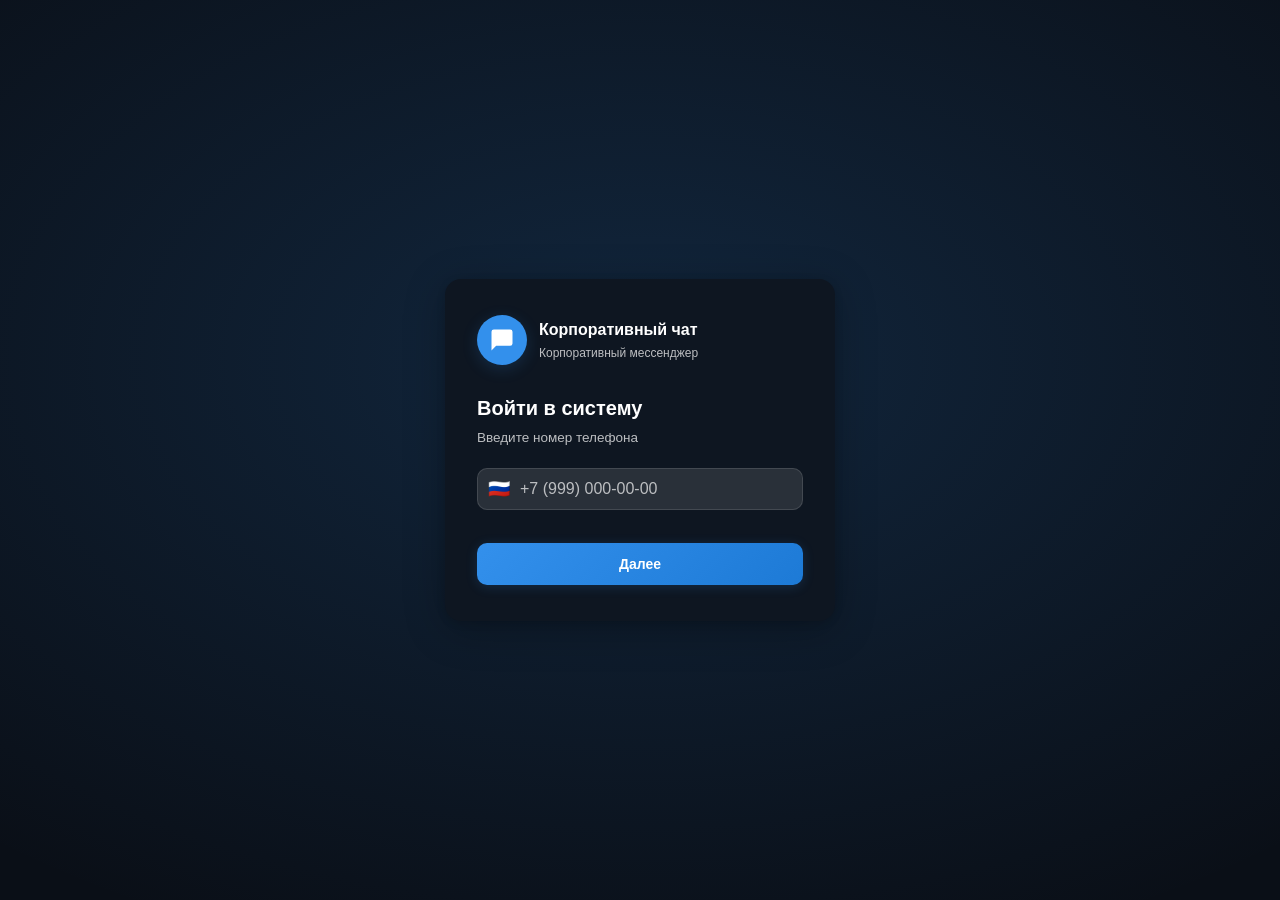
==== commit 3909fb79: "Improve mobile/PWA UX, chat session restore, and backend reliability. Fix group unread counts, WebSo" ====
--- a/frontend/index.html
+++ b/frontend/index.html
@@ -3,8 +3,16 @@
 <head>
 <meta charset="UTF-8">
 <meta name="viewport" content="width=device-width,initial-scale=1,viewport-fit=cover">
+<meta name="theme-color" content="#3390EC">
+<meta name="mobile-web-app-capable" content="yes">
+<meta name="apple-mobile-web-app-capable" content="yes">
+<meta name="apple-mobile-web-app-status-bar-style" content="black-translucent">
+<meta name="apple-mobile-web-app-title" content="Чат">
+<meta http-equiv="Content-Security-Policy" content="default-src 'self'; script-src 'self' 'unsafe-inline'; style-src 'self' 'unsafe-inline' https://fonts.googleapis.com; font-src 'self' https://fonts.gstatic.com; img-src 'self' data: blob:; connect-src 'self' ws: wss:; media-src 'self' blob: data:; frame-src 'none'; object-src 'none'; base-uri 'self';">
 <title>Корпоративный чат</title>
-<link rel="icon" href="data:image/svg+xml,%3Csvg xmlns='http://www.w3.org/2000/svg' viewBox='0 0 64 64'%3E%3Crect width='64' height='64' rx='14' fill='%233390EC'/%3E%3Ctext x='32' y='42' font-family='Roboto,Arial,sans-serif' font-size='26' font-weight='500' fill='%23fff' text-anchor='middle'%3E%D0%9C%D0%9C%3C/text%3E%3C/svg%3E">
+<link rel="manifest" href="manifest.json">
+<link rel="icon" href="icon.svg" type="image/svg+xml">
+<link rel="apple-touch-icon" href="icon.svg">
 <link rel="preconnect" href="https://fonts.googleapis.com">
 <link rel="preconnect" href="https://fonts.gstatic.com" crossorigin>
 <link href="https://fonts.googleapis.com/css2?family=Roboto:wght@400;500&display=swap" rel="stylesheet">
@@ -101,6 +109,9 @@
     <div class="astep" id="as-recover" style="display:none">
       <h3 class="ah">Восстановление</h3>
       <p class="ap">Новый пароль для <b id="rec-phone-lbl"></b></p>
+      <div class="fg"><label>Username</label>
+        <input type="text" id="rec-un" placeholder="IIvanov" autocomplete="username" spellcheck="false">
+      </div>
       <div class="fg"><div class="pw-w">
         <input type="password" id="rec-pw" placeholder="Новый пароль">
         <button class="pw-eye" onclick="tglPw('rec-pw')" tabindex="-1">
@@ -140,6 +151,7 @@
     <div class="rail-item" onclick="openSettings()" title="Настройки">
       <svg viewBox="0 0 24 24" fill="none" stroke="currentColor" stroke-width="1.8"><circle cx="12" cy="12" r="3"/><path d="M19.4 15a1.65 1.65 0 0 0 .33 1.82l.06.06a2 2 0 0 1-2.83 2.83l-.06-.06a1.65 1.65 0 0 0-1.82-.33 1.65 1.65 0 0 0-1 1.51V21a2 2 0 0 1-4 0v-.09A1.65 1.65 0 0 0 9 19.4a1.65 1.65 0 0 0-1.82.33l-.06.06a2 2 0 0 1-2.83-2.83l.06-.06A1.65 1.65 0 0 0 4.6 15a1.65 1.65 0 0 0-1.51-1H3a2 2 0 0 1 0-4h.09A1.65 1.65 0 0 0 4.6 9a1.65 1.65 0 0 0-.33-1.82l-.06-.06a2 2 0 0 1 2.83-2.83l.06.06A1.65 1.65 0 0 0 9 4.6a1.65 1.65 0 0 0 1-1.51V3a2 2 0 0 1 4 0v.09a1.65 1.65 0 0 0 1 1.51 1.65 1.65 0 0 0 1.82-.33l.06-.06a2 2 0 0 1 2.83 2.83l-.06.06A1.65 1.65 0 0 0 19.4 9a1.65 1.65 0 0 0 1.51 1H21a2 2 0 0 1 0 4h-.09a1.65 1.65 0 0 0-1.51 1z"/></svg>
       <span class="rail-label">Настройки</span>
+      <span class="rail-dnd-badge" id="rail-dnd-badge" style="display:none" title="Не беспокоить">🌙</span>
     </div>
   </nav>
 
@@ -180,6 +192,14 @@
           <svg width="22" height="22" viewBox="0 0 24 24" fill="none" stroke="currentColor" stroke-width="1.8"><path d="M22 19a2 2 0 0 1-2 2H4a2 2 0 0 1-2-2V5a2 2 0 0 1 2-2h5l2 3h9a2 2 0 0 1 2 2z"/></svg>
           <span>Папки с чатами</span>
         </button>
+        <button class="sb-mi" id="sb-mi-unread" onclick="toggleUnreadFilter();closeSbMenu()">
+          <svg width="22" height="22" viewBox="0 0 24 24" fill="none" stroke="currentColor" stroke-width="1.8"><circle cx="12" cy="12" r="10"/><circle cx="12" cy="12" r="3" fill="currentColor"/></svg>
+          <span>Непрочитанные</span>
+        </button>
+        <button class="sb-mi" onclick="toggleDndQuick();closeSbMenu()">
+          <svg width="22" height="22" viewBox="0 0 24 24" fill="none" stroke="currentColor" stroke-width="1.8"><path d="M21 12.79A9 9 0 1 1 11.21 3 7 7 0 0 0 21 12.79z"/></svg>
+          <span id="sb-dnd-lbl">Не беспокоить</span>
+        </button>
         <div class="sb-mi-sep"></div>
         <button class="sb-mi sb-mi-danger" onclick="confirmLogout();closeSbMenu()">
           <svg width="22" height="22" viewBox="0 0 24 24" fill="none" stroke="currentColor" stroke-width="1.8"><path d="M9 21H5a2 2 0 0 1-2-2V5a2 2 0 0 1 2-2h4"/><polyline points="16 17 21 12 16 7"/><line x1="21" y1="12" x2="9" y2="12"/></svg>
@@ -201,7 +221,7 @@
       <div class="welcome-pill">Выберите чат, чтобы начать переписку</div>
     </div>
 
-    <div id="dialog" style="display:none;height:100%;flex-direction:column;overflow:hidden">
+    <div id="dialog" style="display:none">
       <!-- chat header -->
       <div class="chat-head">
         <button class="ib back-btn" onclick="closeDialog()">
@@ -224,6 +244,9 @@
         </div>
       </div>
 
+      <!-- pinned messages bar -->
+      <div class="pinbar" id="pinbar" style="display:none" role="button" tabindex="0" title="Перейти к закреплённому"></div>
+
       <!-- selection action bar (Telegram-style) -->
       <div class="select-bar" id="select-bar" style="display:none">
         <button class="ib" onclick="exitSelect()" title="Отмена">
@@ -247,7 +270,7 @@
       <!-- chat search bar -->
       <div class="chat-search-bar" id="chat-search-bar" style="display:none">
         <svg width="16" height="16" viewBox="0 0 24 24" fill="none" stroke="currentColor" stroke-width="2"><circle cx="11" cy="11" r="8"/><path d="m21 21-4.35-4.35"/></svg>
-        <input id="chat-search-inp" class="chat-search-inp" placeholder="Поиск в чате" oninput="runChatSearch(this.value)" onkeydown="if(event.key==='Enter'){event.preventDefault();chatSearchNav(event.shiftKey?1:-1)}" spellcheck="false">
+        <input id="chat-search-inp" class="chat-search-inp" placeholder="Поиск в чате" oninput="runChatSearchDebounced(this.value)" onkeydown="if(event.key==='Enter'){event.preventDefault();chatSearchNav(event.shiftKey?1:-1)}" spellcheck="false">
         <span class="chat-search-count" id="chat-search-count">0/0</span>
         <button class="csb-nav" onclick="chatSearchNav(1)" title="Предыдущее"><svg width="16" height="16" viewBox="0 0 24 24" fill="none" stroke="currentColor" stroke-width="2"><polyline points="18 15 12 9 6 15"/></svg></button>
         <button class="csb-nav" onclick="chatSearchNav(-1)" title="Следующее"><svg width="16" height="16" viewBox="0 0 24 24" fill="none" stroke="currentColor" stroke-width="2"><polyline points="6 9 12 15 18 9"/></svg></button>
@@ -278,17 +301,6 @@
         <button class="fmt-btn s" onmousedown="fmtApply(event,'strike')">S</button>
         <button class="fmt-btn" onmousedown="fmtApply(event,'mono')" style="font-family:monospace">&lt;/&gt;</button>
         <button class="fmt-btn" onmousedown="fmtApply(event,'spoiler')">||</button>
-      </div>
-
-      <!-- voice bar -->
-      <div class="voice-bar" id="voice-bar" style="display:none">
-        <div class="voice-pulse"></div>
-        <span class="voice-time" id="voice-time">0:00</span>
-        <canvas id="voice-wave" width="120" height="28" style="opacity:.75;flex:1;max-width:140px"></canvas>
-        <button class="voice-cancel-btn" onclick="cancelVoice()">
-          <svg width="16" height="16" viewBox="0 0 24 24" fill="none" stroke="currentColor" stroke-width="2.5"><line x1="18" y1="6" x2="6" y2="18"/><line x1="6" y1="6" x2="18" y2="18"/></svg>
-        </button>
-        <button class="btn-pri voice-send-btn" onclick="stopVoice()">Отправить</button>
       </div>
 
       <!-- input row -->
@@ -333,14 +345,32 @@
           </button>
           <input type="file" id="file-inp" style="display:none" multiple onchange="handleFile(this,'file')">
           <input type="file" id="photo-inp" accept="image/*" style="display:none" multiple onchange="handleFile(this,'image')">
-          <div class="inp-wrap">
+          <div class="inp-wrap" id="inp-wrap">
+            <div class="voice-bar" id="voice-bar">
+              <div class="voice-rec-left">
+                <span class="voice-rec-dot" id="voice-rec-dot"></span>
+                <span class="voice-rec-time" id="voice-time">0:00,0</span>
+              </div>
+              <canvas id="voice-wave" class="voice-rec-wave" width="160" height="28"></canvas>
+              <span class="voice-rec-hint" id="voice-rec-hint">Для отмены отпустите курсор вне поля</span>
+              <button type="button" class="voice-rec-cancel" id="voice-rec-cancel" title="Отменить">
+                <svg width="20" height="20" viewBox="0 0 24 24" fill="none" stroke="currentColor" stroke-width="2"><polyline points="3 6 5 6 21 6"/><path d="M19 6l-1 14H6L5 6"/><path d="M10 11v6M14 11v6"/><path d="M9 6V4h6v2"/></svg>
+              </button>
+              <button type="button" class="voice-rec-send" id="voice-rec-send" title="Отправить">
+                <svg width="22" height="22" viewBox="0 0 24 24" fill="none"><path d="M3 11l18-8-8 18-2-7-8-3z" fill="currentColor"/></svg>
+              </button>
+            </div>
             <textarea class="msg-inp" id="msg-inp" placeholder="Сообщение..." rows="1" disabled spellcheck="true"></textarea>
             <button class="ib emoji-btn" id="emoji-btn" title="Эмодзи">
               <svg width="24" height="24" viewBox="0 0 24 24" fill="none" stroke="currentColor" stroke-width="1.75" stroke-linecap="round" stroke-linejoin="round"><circle cx="12" cy="12" r="10"/><path d="M8 14s1.5 2 4 2 4-2 4-2"/><line x1="9" y1="9" x2="9.01" y2="9"/><line x1="15" y1="9" x2="15.01" y2="9"/></svg>
             </button>
           </div>
           <div class="composer-action" id="composer-action">
-            <button class="ib voice-rec-btn" id="voice-btn" onclick="startVoice()" title="Голосовое сообщение">
+            <div class="voice-lock-pill" id="voice-lock-pill">
+              <svg width="16" height="16" viewBox="0 0 24 24" fill="none" stroke="currentColor" stroke-width="2"><rect x="5" y="11" width="14" height="10" rx="2"/><path d="M8 11V7a4 4 0 0 1 8 0v4"/></svg>
+              <svg width="14" height="14" viewBox="0 0 24 24" fill="none" stroke="currentColor" stroke-width="2.5"><polyline points="18 15 12 9 6 15"/></svg>
+            </div>
+            <button class="ib voice-rec-btn" id="voice-btn" title="Удерживайте для голосового">
               <svg width="24" height="24" viewBox="0 0 24 24" fill="none" stroke="currentColor" stroke-width="1.75" stroke-linecap="round" stroke-linejoin="round"><path d="M12 1a3 3 0 0 0-3 3v8a3 3 0 0 0 6 0V4a3 3 0 0 0-3-3z"/><path d="M19 10v2a7 7 0 0 1-14 0v-2"/><line x1="12" y1="19" x2="12" y2="23"/></svg>
             </button>
             <button class="send-btn" id="send-btn" onclick="sendMsg()" disabled title="Отправить">
@@ -568,6 +598,17 @@
           </div>
           <div class="sp" id="sp-notif" style="display:none">
             <div class="sp-t">Уведомления</div>
+            <div class="sr"><div class="si-info"><b>Не беспокоить</b><div class="sd" id="dnd-status">Отключить звук и push-уведомления</div></div>
+              <label class="tog"><input type="checkbox" id="dnd-c" onchange="onDndToggle(this)"><span class="tr"></span></label></div>
+            <div class="sr" id="dnd-duration-row" style="display:none">
+              <div class="si-info"><b>Длительность</b><div class="sd">Автовыключение по таймеру</div></div>
+              <select id="dnd-duration" class="dnd-select" onchange="onDndDurationChange()">
+                <option value="0">Пока не выключу</option>
+                <option value="3600">1 час</option>
+                <option value="28800">8 часов</option>
+                <option value="86400">24 часа</option>
+              </select>
+            </div>
             <div class="sr"><div class="si-info"><b>Push-уведомления</b></div>
               <label class="tog"><input type="checkbox" id="push-c" onchange="hdlPush(this)"><span class="tr"></span></label></div>
             <div class="sr"><div class="si-info"><b>Звук</b></div>
@@ -705,5 +746,12 @@
 
 <script src="js/websocket.js"></script>
 <script src="js/app.js"></script>
+<script>
+if ('serviceWorker' in navigator) {
+  window.addEventListener('load', () => {
+    navigator.serviceWorker.register('sw.js').catch(() => {});
+  });
+}
+</script>
 </body>
 </html>
--- a/frontend/css/style.css
+++ b/frontend/css/style.css
@@ -9,7 +9,17 @@
   --emoji-font:'Apple Color Emoji','Segoe UI Emoji','Segoe UI Symbol','Noto Color Emoji','Android Emoji','EmojiOne Color',sans-serif;
   --sh:0 4px 24px rgba(0,0,0,.22); --sh-l:0 2px 8px rgba(0,0,0,.14);
   --fs:16px; --list-w:320px;
+  --safe-top:env(safe-area-inset-top,0px);
+  --safe-bottom:env(safe-area-inset-bottom,0px);
+  --safe-left:env(safe-area-inset-left,0px);
+  --safe-right:env(safe-area-inset-right,0px);
+  --kb-offset:0px;
   --ui-fast:60ms; --ui-base:80ms; --ui-pop:100ms; --ui-panel:120ms; --ui-slide:160ms;
+  --chat-pattern-o:1;
+  --chat-pattern-size:280px 280px;
+  --chat-pattern-glow:rgba(255,255,255,.035);
+  --chat-pattern-tile:url("data:image/svg+xml,%3Csvg xmlns='http://www.w3.org/2000/svg' width='240' height='240' viewBox='0 0 240 240'%3E%3Cdefs%3E%3Cfilter id='g' x='0' y='0' width='100%25' height='100%25'%3E%3CfeTurbulence type='fractalNoise' baseFrequency='0.72' numOctaves='3' stitchTiles='stitch'/%3E%3C/filter%3E%3C/defs%3E%3Crect width='240' height='240' filter='url(%23g)' opacity='0.028'/%3E%3Cellipse cx='54' cy='46' rx='34' ry='26' fill='%23fff' opacity='0.038'/%3E%3Cellipse cx='186' cy='94' rx='38' ry='30' fill='%23fff' opacity='0.03'/%3E%3Cellipse cx='112' cy='196' rx='32' ry='24' fill='%23fff' opacity='0.034'/%3E%3Cpath d='M146 26c13-9 28 2 22 20-13-3-24-12-22-20z' fill='%23fff' opacity='0.042'/%3E%3Cpath d='M24 142c15-16 36-2 28 18-13-5-24-1-28-18z' fill='%23fff' opacity='0.038'/%3E%3Cpath d='M74 74c7-11 20-7 22 5-11 3-18-1-22-5z' fill='%23fff' opacity='0.034'/%3E%3Cpath d='M174 166q13-11 26 0' stroke='%23fff' stroke-width='1.2' stroke-linecap='round' fill='none' opacity='0.048'/%3E%3Ccircle cx='126' cy='56' r='1' fill='%23fff' opacity='0.065'/%3E%3Ccircle cx='66' cy='94' r='0.85' fill='%23fff' opacity='0.055'/%3E%3Ccircle cx='202' cy='202' r='1.1' fill='%23fff' opacity='0.06'/%3E%3Ccircle cx='38' cy='206' r='0.75' fill='%23fff' opacity='0.05'/%3E%3C/svg%3E");
+  --chat-pattern-tile-light:url("data:image/svg+xml,%3Csvg xmlns='http://www.w3.org/2000/svg' width='240' height='240' viewBox='0 0 240 240'%3E%3Cdefs%3E%3Cfilter id='g' x='0' y='0' width='100%25' height='100%25'%3E%3CfeTurbulence type='fractalNoise' baseFrequency='0.72' numOctaves='3' stitchTiles='stitch'/%3E%3C/filter%3E%3C/defs%3E%3Crect width='240' height='240' filter='url(%23g)' opacity='0.045'/%3E%3Cellipse cx='54' cy='46' rx='34' ry='26' fill='%23000' opacity='0.045'/%3E%3Cellipse cx='186' cy='94' rx='38' ry='30' fill='%23000' opacity='0.038'/%3E%3Cellipse cx='112' cy='196' rx='32' ry='24' fill='%23000' opacity='0.042'/%3E%3Cpath d='M146 26c13-9 28 2 22 20-13-3-24-12-22-20z' fill='%23000' opacity='0.05'/%3E%3Cpath d='M24 142c15-16 36-2 28 18-13-5-24-1-28-18z' fill='%23000' opacity='0.046'/%3E%3Cpath d='M74 74c7-11 20-7 22 5-11 3-18-1-22-5z' fill='%23000' opacity='0.04'/%3E%3Cpath d='M174 166q13-11 26 0' stroke='%23000' stroke-width='1.2' stroke-linecap='round' fill='none' opacity='0.055'/%3E%3Ccircle cx='126' cy='56' r='1' fill='%23000' opacity='0.07'/%3E%3Ccircle cx='66' cy='94' r='0.85' fill='%23000' opacity='0.06'/%3E%3Ccircle cx='202' cy='202' r='1.1' fill='%23000' opacity='0.065'/%3E%3Ccircle cx='38' cy='206' r='0.75' fill='%23000' opacity='0.055'/%3E%3C/svg%3E");
 }
 [data-theme="dark"]{
   --bg0:#17212B; --bg1:#17212B; --bg2:#232E3C; --bg3:#2B3847; --bg4:#374656;
@@ -40,7 +50,9 @@
   --bub-meta-out-tick-read:#3390EC;
 }
 *,*::before,*::after{box-sizing:border-box;margin:0;padding:0;}
-html,body{height:100%;font-family:var(--font);font-size:var(--fs);font-weight:400;line-height:1.5;background:var(--bg0);color:var(--t1);overflow:hidden;-webkit-font-smoothing:antialiased;-moz-osx-font-smoothing:grayscale;}
+html{height:100%;height:-webkit-fill-available;}
+html,body{height:100%;font-family:var(--font);font-size:var(--fs);font-weight:400;line-height:1.5;background:var(--bg0);color:var(--t1);overflow:hidden;-webkit-font-smoothing:antialiased;-moz-osx-font-smoothing:grayscale;-webkit-tap-highlight-color:transparent;touch-action:manipulation;}
+body{overscroll-behavior:none;}
 button,input,textarea{font-family:var(--font);font-size:inherit;}
 button{cursor:pointer;border:none;background:none;color:inherit;}
 ::-webkit-scrollbar{width:6px;height:6px;}
@@ -50,7 +62,7 @@
 ::placeholder{color:var(--t3);}
 
 .screen{display:flex;width:100%;height:100%;overflow:hidden;}
-#auth-screen,#app-screen{position:fixed;inset:0;width:100%;height:100%;}
+#auth-screen,#app-screen{position:fixed;inset:0;width:100%;height:100%;min-height:100dvh;}
 #app-screen{flex-direction:row;}
 
 /* AUTH */
@@ -108,6 +120,9 @@
 .rail-item svg{width:26px;height:26px;}
 .rail-label{font-size:10px;font-weight:500;line-height:1;text-align:center;}
 .rail-badge{position:absolute;top:4px;right:8px;min-width:17px;height:17px;padding:0 4px;background:var(--acc);color:#fff;border-radius:9px;font-size:10px;font-weight:700;display:flex;align-items:center;justify-content:center;}
+.rail-dnd-badge{position:absolute;top:2px;right:10px;font-size:12px;line-height:1;pointer-events:none;}
+.dnd-select{padding:7px 10px;border-radius:8px;border:1px solid var(--brd);background:var(--bg2);color:var(--t1);font-size:13px;max-width:150px;cursor:pointer;}
+.dnd-select:focus{outline:none;border-color:var(--acc);}
 .rail-spacer{flex:1;}
 
 /* ═══ CHAT LIST ═══ */
@@ -135,7 +150,8 @@
 .sb-mi-sep{height:1px;background:var(--brd);margin:6px 0;}
 .sb-mi-danger,.sb-mi-danger svg{color:#E53935;}
 
-.folder-tabs{display:none!important;}
+@media(min-width:821px){.folder-tabs{display:none!important;}}
+.folder-tabs{display:flex;overflow-x:auto;flex-shrink:0;gap:2px;padding:0 8px;background:var(--head-bg);border-bottom:1px solid var(--brd);scrollbar-width:none;-webkit-overflow-scrolling:touch;}
 .folder-tabs::-webkit-scrollbar{height:0;}
 .ftab{display:flex;align-items:center;gap:6px;padding:8px 14px;border-radius:8px 8px 0 0;font-size:13px;font-weight:500;color:var(--t2);background:transparent;white-space:nowrap;cursor:pointer;flex-shrink:0;border-bottom:2.5px solid transparent;transition:color .07s,border-color .07s;}
 .ftab:hover{color:var(--t1);}
@@ -147,7 +163,19 @@
 .ftab-x:hover{opacity:1!important;color:#E53935;}
 
 .contacts{flex:1;overflow-y:auto;overflow-x:hidden;padding:4px 0;scrollbar-gutter:stable;}
-.ci{display:flex;align-items:center;gap:11px;padding:7px 10px;margin:0 4px;border-radius:var(--r10);cursor:pointer;position:relative;user-select:none;transition:background .06s;}
+.contacts.drag-reorder{touch-action:none;overflow-y:auto;}
+body.chat-dragging{user-select:none;-webkit-user-select:none;cursor:grabbing;}
+body.chat-dragging .ci{cursor:grabbing;}
+.ci{display:flex;align-items:center;gap:11px;padding:7px 10px;margin:0 4px;border-radius:var(--r10);cursor:pointer;position:relative;user-select:none;transition:background .06s,transform .08s,box-shadow .08s,opacity .08s;}
+.ci.ci-dragging{
+  z-index:20;
+  opacity:.96;
+  transform:scale(1.02);
+  box-shadow:0 8px 28px rgba(0,0,0,.22);
+  background:var(--bg2);
+  cursor:grabbing;
+}
+.contacts.drag-reorder .ci:not(.ci-dragging){transition:transform .1s ease,background .06s;}
 .ci:hover{background:var(--hover);}
 .ci.act{background:var(--active);}
 .ci.act .ci-name,.ci.act .ci-time,.ci.act .ci-sub,.ci.act .ci-draft-mark{color:#fff;}
@@ -168,7 +196,9 @@
 .ci.act .ci-sub .ci-sender{color:#fff;}
 .ci-draft-mark{color:#E5564B;font-size:14px;}
 .ci-pin{color:var(--t3);flex-shrink:0;}
+.ci-mute{color:var(--t3);flex-shrink:0;font-size:14px;line-height:1;opacity:.85;}
 .ci.act .ci-pin{color:rgba(255,255,255,.6);}
+.ci.act .ci-mute{opacity:.75;}
 .ub{min-width:21px;height:21px;padding:0 6px;background:var(--acc);border-radius:11px;display:flex;align-items:center;justify-content:center;font-size:12px;font-weight:600;color:#fff;flex-shrink:0;animation:pop .06s cubic-bezier(.34,1.56,.64,1);}
 .ci.act .ub{background:#fff;color:var(--active);}
 @keyframes pop{from{transform:scale(0)}to{transform:scale(1)}}
@@ -181,11 +211,27 @@
 
 /* ═══ CHAT PANE ═══ */
 .chat-main{flex:1;display:flex;flex-direction:column;background:var(--chat-bg);min-width:0;overflow:hidden;height:100%;position:relative;}
-.chat-main::before{content:'';position:absolute;inset:0;pointer-events:none;opacity:var(--chat-pattern-o,.20);z-index:0;
+.chat-main::before,
+.chat-workspace::before{
+  content:'';
+  position:absolute;
+  inset:0;
+  pointer-events:none;
+  z-index:0;
+  opacity:var(--chat-pattern-o,1);
   background-color:var(--chat-bg);
-  background-image:url("data:image/svg+xml,%3Csvg xmlns='http://www.w3.org/2000/svg' width='160' height='160' viewBox='0 0 160 160'%3E%3Cg fill='none' stroke='%23ffffff' stroke-opacity='0.05' stroke-width='2'%3E%3Ccircle cx='20' cy='20' r='10'/%3E%3Ccircle cx='100' cy='40' r='16'/%3E%3Cpath d='M50 90 q14 -18 28 0'/%3E%3Crect x='120' y='100' width='18' height='18' rx='5' transform='rotate(18 129 109)'/%3E%3Cpath d='M30 130 l10 -6 l10 6'/%3E%3Ccircle cx='140' cy='150' r='7'/%3E%3Cpath d='M70 150 q10 -14 20 0'/%3E%3C/g%3E%3C/svg%3E");
-  background-size:300px 300px;}
-[data-chat-light="1"] .chat-main::before{background-image:url("data:image/svg+xml,%3Csvg xmlns='http://www.w3.org/2000/svg' width='160' height='160' viewBox='0 0 160 160'%3E%3Cg fill='none' stroke='%23000000' stroke-opacity='0.06' stroke-width='2'%3E%3Ccircle cx='20' cy='20' r='10'/%3E%3Ccircle cx='100' cy='40' r='16'/%3E%3Cpath d='M50 90 q14 -18 28 0'/%3E%3Crect x='120' y='100' width='18' height='18' rx='5' transform='rotate(18 129 109)'/%3E%3Cpath d='M30 130 l10 -6 l10 6'/%3E%3Ccircle cx='140' cy='150' r='7'/%3E%3Cpath d='M70 150 q10 -14 20 0'/%3E%3C/g%3E%3C/svg%3E");}
+  background-image:
+    radial-gradient(ellipse 115% 80% at 50% -6%, var(--chat-pattern-glow), transparent 60%),
+    var(--chat-pattern-tile);
+  background-size:100% 100%, var(--chat-pattern-size,280px 280px);
+}
+[data-chat-light="1"] .chat-main::before,
+[data-chat-light="1"] .chat-workspace::before{
+  --chat-pattern-glow:rgba(255,255,255,.38);
+  background-image:
+    radial-gradient(ellipse 115% 80% at 50% -6%, var(--chat-pattern-glow), transparent 60%),
+    var(--chat-pattern-tile-light);
+}
 .welcome{flex:1;display:flex;flex-direction:column;align-items:center;justify-content:center;gap:14px;padding:20px;position:relative;z-index:1;}
 .welcome-pill{background:var(--bg3);color:var(--t1);padding:8px 18px;border-radius:18px;font-size:14px;border:1px solid var(--brd);}
 [data-theme="light"] .welcome-pill{background:var(--bg3);}
@@ -206,25 +252,50 @@
 .tg-typing-dots span:nth-child(2){animation-delay:.08s;}
 .tg-typing-dots span:nth-child(3){animation-delay:.17s;}
 @keyframes tgTypingDot{0%,60%,100%{transform:translateY(0);opacity:.35}30%{transform:translateY(-3px);opacity:1}}
-.pinbar{display:flex;align-items:center;gap:10px;padding:8px 16px;background:var(--head-bg);border-bottom:1px solid var(--brd);font-size:13px;color:var(--t2);cursor:pointer;position:relative;z-index:4;}
+.pinbar{display:none;align-items:center;gap:10px;padding:8px 16px;background:var(--head-bg);border-bottom:1px solid var(--brd);font-size:13px;color:var(--t2);cursor:pointer;position:relative;z-index:4;min-height:36px;line-height:1.35;}
 .pinbar:hover{background:var(--hover);}
-.pinbar svg{color:var(--acc);}
+.pinbar-ico{color:var(--acc);flex-shrink:0;}
+.pinbar-txt{flex:1;min-width:0;white-space:nowrap;overflow:hidden;text-overflow:ellipsis;}
+.pinbar-more{color:var(--t3);flex-shrink:0;font-size:12px;}
 #bday-banner{padding:8px 16px;background:rgba(255,159,10,.12);border-bottom:1px solid rgba(255,159,10,.2);font-size:13px;color:var(--t1);text-align:center;position:relative;z-index:4;}
 
-#dialog{display:flex;flex-direction:column;min-height:0;height:100%;overflow:hidden;}
+.chat-main > #dialog{
+  flex:1 1 0;
+  min-height:0;
+  display:flex;
+  flex-direction:column;
+  overflow:hidden;
+}
 
 /* Telegram-style workspace: messages + composer + emoji panel */
 .chat-workspace{
-  flex:1;min-height:0;display:grid;position:relative;z-index:1;
+  flex:1 1 0;
+  min-height:0;
+  display:grid;
+  position:relative;
+  z-index:1;
+  overflow:hidden;
+  background:var(--chat-bg);
   grid-template-columns:minmax(0,1fr);
-  grid-template-rows:minmax(0,1fr) auto auto;
+  grid-template-rows:minmax(0,1fr) auto;
   grid-template-areas:
     "msgs"
-    "voice"
     "input";
 }
-.chat-workspace .msgs{grid-area:msgs;}
-.chat-workspace .voice-bar{grid-area:voice;}
+.chat-workspace.has-custom-bg::before{display:none;}
+.chat-workspace > .scroll-down,
+.chat-workspace > .fmt-pop{
+  position:absolute;
+  grid-area:unset;
+  pointer-events:none;
+}
+.chat-workspace > .fmt-pop.show{pointer-events:auto;}
+.chat-workspace .msgs{
+  grid-area:msgs;
+  min-height:0;
+  height:100%;
+  align-self:stretch;
+}
 .chat-workspace .input-row{grid-area:input;}
 .chat-workspace .ep{
   grid-area:ep;
@@ -234,25 +305,25 @@
   border-top:1px solid var(--brd);
   overflow:hidden;
   min-height:0;
+  min-width:0;
   height:100%;
   box-shadow:0 -4px 16px rgba(0,0,0,.12);
+  contain:layout style paint;
 }
 #dialog.ep-open .chat-workspace .ep{display:flex;}
 @media(min-width:821px){
   .chat-workspace{
-    grid-template-columns:minmax(0,1fr) 0;
-    grid-template-rows:minmax(0,1fr) auto auto;
+    grid-template-columns:minmax(0,1fr) 0fr;
+    grid-template-rows:minmax(0,1fr) auto;
     grid-template-areas:
       "msgs ep"
-      "voice ep"
       "input ep";
-    transition:grid-template-columns .06s ease;
   }
   #dialog.ep-open .chat-workspace{
     grid-template-columns:minmax(0,1fr) 352px;
   }
   .chat-workspace .ep{
-    width:352px;min-width:352px;max-width:352px;
+    width:352px;
     border-top:none;
     border-left:1px solid var(--brd);
     box-shadow:-4px 0 20px rgba(0,0,0,.14);
@@ -260,29 +331,39 @@
 }
 @media(max-width:820px){
   .chat-workspace{
-    grid-template-rows:minmax(0,1fr) auto auto auto;
+    grid-template-rows:minmax(0,1fr) auto auto;
     grid-template-areas:
       "msgs"
       "ep"
-      "voice"
       "input";
   }
-  .chat-workspace .ep{max-height:min(42vh,320px);}
+  .chat-workspace .ep{
+    max-height:0;
+    opacity:0;
+    pointer-events:none;
+    border-top:1px solid var(--brd);
+  }
+  #dialog.ep-open .chat-workspace .ep{
+    max-height:min(42vh,320px);
+    opacity:1;
+    pointer-events:auto;
+  }
 }
 
 /* ═══ MESSAGES ═══ */
-.msgs{flex:1;min-height:0;overflow-y:auto;padding:14px 6%;display:flex;flex-direction:column;gap:2px;position:relative;z-index:1;}
+.msgs{overflow-y:auto;overflow-anchor:none;padding:14px 6%;display:flex;flex-direction:column;gap:2px;position:relative;z-index:1;background:transparent;}
 .dsep{text-align:center;margin:10px 0 8px;}
 .dsep span{background:rgba(0,0,0,.32);color:#fff;font-size:12px;font-weight:500;padding:4px 12px;border-radius:14px;}
 [data-theme="light"] .dsep span{background:rgba(0,0,0,.22);}
 .mr{display:flex;align-items:flex-end;gap:7px;margin-bottom:1px;}
+.msgs.ep-resize .mr{content-visibility:visible;contain-intrinsic-size:auto;}
 .mr.out{flex-direction:row-reverse;}
 .mr-av{width:33px;height:33px;min-width:33px;border-radius:50%;display:flex;align-items:center;justify-content:center;font-size:13px;overflow:hidden;background-size:cover;background-position:center;flex-shrink:0;color:#fff;line-height:1;font-family:var(--emoji-font);position:relative;}
 .mr-av-sp{width:33px;min-width:33px;flex-shrink:0;}
-.bw{display:flex;flex-direction:column;max-width:68%;}
+.bw{display:flex;flex-direction:column;max-width:440px;}
 .mr.out .bw{align-items:flex-end;}
 .mr.in:not(.mr-g) .bw{align-items:flex-start;}
-.mr.in.mr-g{display:grid;grid-template-columns:33px minmax(0,max-content);column-gap:8px;align-items:end;max-width:min(560px,85%);}
+.mr.in.mr-g{display:grid;grid-template-columns:33px minmax(0,max-content);column-gap:8px;align-items:end;max-width:480px;}
 .mr.in.mr-g .bw-g{display:contents;}
 .mr.in.mr-g-head{grid-template-rows:auto auto auto;}
 .mr.in.mr-g-head .bw-sn{grid-column:2;grid-row:1;padding:0;margin:0 0 2px;}
@@ -332,10 +413,11 @@
 .bub.in:not(.bub-media) .bub-meta-in{color:var(--bub-meta-in-msg,var(--t3));}
 .bub.in:not(.bub-media) .bub-meta-in .tick.read{color:var(--acc);}
 .reacts{display:flex;gap:4px;margin-top:3px;flex-wrap:wrap;}
-.react{display:flex;align-items:center;gap:3px;background:rgba(0,0,0,.12);border-radius:12px;padding:2px 8px;font-size:13px;cursor:pointer;transition:transform .06s;font-family:var(--emoji-font);}
+.react{display:inline-flex;align-items:center;gap:3px;background:rgba(0,0,0,.12);border-radius:12px;padding:2px 8px;font-size:13px;cursor:pointer;font-family:var(--emoji-font);touch-action:manipulation;-webkit-tap-highlight-color:transparent;will-change:background-color,transform;}
+.react-e{line-height:1;}
 .bub.in .react{background:rgba(0,0,0,.16);}
 [data-theme="light"] .react{background:rgba(0,0,0,.05);}
-.react:hover{transform:scale(1.08);}
+.react:active{transform:scale(.94);transition:transform .03s ease;}
 .react.mine{background:var(--acc);color:#fff;}
 .react-n{font-size:11px;font-weight:600;font-family:var(--font);}
 .img-bub{max-width:320px;max-height:360px;border-radius:8px;cursor:zoom-in;display:block;object-fit:cover;}
@@ -359,11 +441,36 @@
 .fb-meta{min-width:0;}
 .fn{font-size:14px;font-weight:500;max-width:210px;white-space:nowrap;overflow:hidden;text-overflow:ellipsis;}
 .fsz{font-size:12px;opacity:.65;margin-top:1px;}
-.vb{display:flex;align-items:center;gap:9px;min-width:200px;}
-.vb-btn{width:38px;height:38px;border-radius:50%;background:var(--acc);color:#fff;display:flex;align-items:center;justify-content:center;cursor:pointer;flex-shrink:0;transition:opacity .07s;}
-.bub.out .vb-btn{background:rgba(255,255,255,.25);}
-.vb-btn:hover{opacity:.85;}
-.vb-time-label{font-size:12px;opacity:.7;white-space:nowrap;}
+.vb{display:flex;align-items:flex-start;gap:10px;min-width:220px;max-width:320px;padding:2px 0;}
+.vb-body{flex:1;min-width:0;display:flex;flex-direction:column;gap:4px;}
+.vb-btn{width:42px;height:42px;border-radius:50%;background:#4CAF6E;color:#fff;display:flex;align-items:center;justify-content:center;cursor:pointer;flex-shrink:0;border:none;padding:0;box-shadow:inset 0 -1px 0 rgba(0,0,0,.08);}
+.bub.out .vb-btn{background:rgba(255,255,255,.22);color:#fff;}
+.bub.in .vb-btn{background:var(--acc);color:#fff;}
+.vb-btn:hover{filter:brightness(1.06);}
+.vb-wave-wrap{display:flex;align-items:center;gap:6px;min-height:28px;}
+.vb-wave{display:flex;align-items:center;gap:2px;flex:1;min-width:0;height:28px;}
+.vb-bar{flex:1;min-width:2px;max-width:5px;border-radius:2px;background:currentColor;opacity:.35;height:40%;align-self:center;transition:opacity .06s,height .06s;}
+.vb-bar.lit{opacity:.95;}
+.bub.out .vb-wave,.bub.out .vb-tr{color:rgba(255,255,255,.75);}
+.bub.in .vb-wave,.bub.in .vb-tr{color:var(--acc);}
+.vb-tr{width:28px;height:24px;min-width:28px;border-radius:6px;border:none;background:rgba(127,127,127,.18);display:flex;align-items:center;justify-content:center;cursor:pointer;flex-shrink:0;color:inherit;padding:0;}
+.vb-tr-svg{display:block;opacity:.9;}
+.bub.out .vb-tr{background:rgba(255,255,255,.14);}
+.bub.in .vb-tr{background:rgba(0,0,0,.06);}
+.vb-tr:hover{background:rgba(127,127,127,.28);}
+.bub.out .vb-tr:hover{background:rgba(255,255,255,.22);}
+.bub.in .vb-tr:hover{background:rgba(0,0,0,.1);}
+.vb-foot{display:flex;align-items:center;justify-content:space-between;gap:10px;min-height:16px;}
+.vb-meta{flex:0 0 auto;margin-left:auto;padding-bottom:0;}
+.vb-transcript{display:none;font-size:13px;line-height:1.45;padding-top:6px;margin-top:2px;border-top:1px solid rgba(127,127,127,.18);word-break:break-word;}
+.vb.vb-tr-open{min-width:220px;}
+.bub.out .vb-transcript{color:rgba(255,255,255,.92);}
+.bub.in .vb-transcript{color:var(--t1);}
+.vb-dur{display:flex;align-items:center;gap:5px;font-size:12px;font-weight:500;opacity:.85;line-height:1;}
+.vb-dot{width:7px;height:7px;border-radius:50%;background:#4CAF6E;flex-shrink:0;}
+.vb.played .vb-dot{opacity:0;}
+.bub.out .vb-dur{color:rgba(255,255,255,.88);}
+.bub.in .vb-dur{color:var(--t2);}
 .bm{display:flex;align-items:center;gap:3px;font-size:11px;color:var(--bub-meta-in-msg,var(--t3));margin-top:1px;padding:0;}
 .mr.out .bm{justify-content:flex-end;color:var(--bub-meta-out);}
 .mr.out .bm .tick{color:var(--bub-meta-out-tick);}
@@ -407,7 +514,7 @@
   display:grid;grid-template-columns:repeat(9,36px);justify-content:center;gap:0;
   padding:4px 6px 2px;flex:1;min-height:0;overflow-y:auto;overflow-x:hidden;
   align-content:start;overscroll-behavior:contain;scrollbar-width:thin;
-  -webkit-overflow-scrolling:touch;
+  -webkit-overflow-scrolling:touch;contain:strict;
 }
 .ep-cats{
   display:flex;gap:0;padding:0 4px;border-top:1px solid var(--brd);overflow-x:auto;flex-shrink:0;
@@ -424,11 +531,14 @@
 .epb{
   width:36px;height:36px;min-width:36px;min-height:36px;border-radius:6px;
   display:flex;align-items:center;justify-content:center;cursor:pointer;
-  transition:background .06s;border:none;background:transparent;padding:0;flex-shrink:0;
+  border:none;background:transparent;padding:0;flex-shrink:0;
   font-family:var(--emoji-font);font-size:22px;line-height:1;
-}
-.epb:hover{background:var(--hover);}
+  touch-action:manipulation;-webkit-tap-highlight-color:transparent;
+}
+.epb:active{background:var(--hover);}
 @media(max-width:820px){
+  .bw{max-width:min(440px,82vw);}
+  .mr.in.mr-g{max-width:min(480px,88vw);}
   .ep-grid{grid-template-columns:repeat(9,1fr);padding:4px 4px 2px;}
   .epb{width:100%;aspect-ratio:1;min-width:0;min-height:0;height:auto;font-size:20px;}
 }
@@ -464,9 +574,46 @@
 .ib{width:40px;height:40px;border-radius:50%;display:flex;align-items:center;justify-content:center;color:var(--t2);flex-shrink:0;transition:background .07s,color .07s;}
 .ib:hover{background:var(--hover);color:var(--t1);}
 .input-row{display:flex;flex-direction:column;align-items:stretch;background:var(--head-bg);border-top:1px solid var(--brd);flex-shrink:0;position:relative;z-index:2;}
-.input-row-controls{display:flex;align-items:center;gap:4px;padding:6px 10px 8px;width:100%;box-sizing:border-box;}
-.input-row-controls > .ib.attach-btn{width:44px;height:44px;margin-left:-2px;}
-.inp-wrap{flex:1;min-width:0;display:flex;align-items:flex-end;gap:0;background:var(--bg2);border:none;border-radius:22px;overflow:hidden;min-height:44px;padding-right:4px;box-shadow:none;}
+.input-row-controls{display:flex;align-items:center;gap:4px;padding:6px 10px 8px;width:100%;box-sizing:border-box;overflow:visible;}
+.input-row-controls > .ib.attach-btn{width:44px;height:44px;margin-left:-2px;flex-shrink:0;}
+.input-row-controls.voice-recording .attach-btn{
+  width:0;min-width:0;opacity:0;overflow:hidden;pointer-events:none;padding:0;margin:0;border:0;
+}
+.inp-wrap{flex:1;min-width:0;display:flex;align-items:center;gap:0;background:var(--bg2);border:none;border-radius:22px;overflow:hidden;min-height:44px;padding-right:4px;box-shadow:none;position:relative;}
+.inp-wrap.voice-recording .msg-inp,
+.inp-wrap.voice-recording .emoji-btn{display:none!important;}
+.voice-bar{
+  display:none;align-items:center;gap:8px;flex:1;min-width:0;width:100%;
+  padding:6px 10px;box-sizing:border-box;background:transparent;
+}
+.voice-bar.active{display:flex;}
+.voice-bar.cancel-armed .voice-rec-hint{color:#E53935;}
+.voice-bar.cancel-armed .voice-rec-dot{animation:pluse .5s infinite;}
+.voice-rec-left{display:flex;align-items:center;gap:8px;flex-shrink:0;}
+.voice-rec-dot{width:10px;height:10px;border-radius:50%;background:#E53935;flex-shrink:0;}
+.voice-rec-time{font-size:14px;font-weight:600;color:#E53935;font-variant-numeric:tabular-nums;min-width:54px;flex-shrink:0;}
+.voice-rec-wave{display:none;flex:1;min-width:40px;max-width:180px;height:28px;opacity:.9;}
+.voice-bar.locked .voice-rec-wave{display:block;}
+.voice-bar.locked .voice-rec-hint{display:none;}
+.voice-rec-hint{flex:1;font-size:13px;color:var(--t2);white-space:nowrap;overflow:hidden;text-overflow:ellipsis;min-width:0;}
+.voice-rec-cancel,.voice-rec-send{
+  width:36px;height:36px;border-radius:50%;border:none;display:none;align-items:center;justify-content:center;cursor:pointer;flex-shrink:0;
+}
+.voice-bar.locked .voice-rec-cancel{display:flex;}
+.voice-bar.locked .voice-rec-send{display:none;}
+.voice-rec-cancel{background:rgba(127,127,127,.18);color:var(--t2);}
+.voice-rec-send{background:#4CAF6E;color:#fff;box-shadow:0 2px 8px rgba(76,175,110,.35);}
+.input-row-controls.voice-recording.locked .composer-action .voice-rec-btn{
+  opacity:0!important;pointer-events:none!important;visibility:hidden!important;
+}
+.composer-action.voice-locked .send-btn,
+.input-row-controls.voice-recording.locked .composer-action .send-btn{
+  opacity:1!important;pointer-events:auto!important;visibility:visible!important;
+  background:#4CAF6E!important;cursor:pointer!important;z-index:3;
+}
+.input-row-controls.voice-recording:not(.locked) .composer-action .send-btn{
+  opacity:0!important;pointer-events:none!important;
+}
 .msg-inp{flex:1;min-width:0;padding:11px 4px 11px 14px;background:none;border:none!important;outline:none!important;box-shadow:none!important;font-size:var(--fs);color:var(--t1);resize:none;max-height:140px;line-height:1.45;overflow-y:auto;font-family:var(--font);}
 .msg-inp:focus,.msg-inp:focus-visible{border:none!important;outline:none!important;box-shadow:none!important;}
 .inp-wrap:focus-within{border:none;box-shadow:none;outline:none;}
@@ -476,10 +623,11 @@
 .emoji-btn{color:var(--t2);width:38px;height:38px;min-width:38px;border-radius:50%;flex-shrink:0;margin:0 2px 3px 0;background:transparent;}
 .emoji-btn:hover{color:var(--t1);background:transparent;}
 .emoji-btn.act{color:var(--acc);}
-.voice-rec-btn{color:var(--t2);}
-.voice-rec-btn.rec{color:#E53935;animation:pluse 1s infinite;}
+.voice-rec-btn{color:var(--t2);touch-action:none;user-select:none;-webkit-user-select:none;}
+.voice-rec-btn.rec{color:#4CAF6E;}
 @keyframes pluse{0%,100%{opacity:1}50%{opacity:.4}}
-.composer-action{width:44px;height:44px;flex-shrink:0;position:relative;margin-right:-2px;}
+@keyframes voiceMicGlow{0%,100%{box-shadow:0 0 0 0 rgba(76,175,110,.45)}50%{box-shadow:0 0 0 10px rgba(76,175,110,0)}}
+.composer-action{width:44px;height:44px;flex-shrink:0;position:relative;margin-right:-2px;overflow:visible;}
 .composer-action .voice-rec-btn,
 .composer-action .send-btn{position:absolute;inset:0;width:44px;height:44px;display:flex;align-items:center;justify-content:center;border-radius:50%;transition:opacity .08s,transform .07s,background .08s;}
 .composer-action:not(.chat-open) .voice-rec-btn,
@@ -491,13 +639,26 @@
 .send-btn{border:none;background:var(--acc);color:#fff;box-shadow:none;}
 .send-btn:hover:not(:disabled){background:var(--acc-d);transform:scale(1.04);}
 .send-btn:disabled{background:var(--bg3);color:var(--t3);cursor:not-allowed;}
+.composer-action.voice-locked .send-btn:disabled,
+.input-row-controls.voice-recording.locked .send-btn:disabled{
+  background:#4CAF6E!important;color:#fff!important;cursor:pointer!important;opacity:1!important;
+}
 .send-btn svg{color:#fff;}
 .composer-action.chat-open.has-text .send-btn svg{color:#fff;}
-.voice-bar{display:none;align-items:center;gap:10px;padding:10px 14px;background:var(--head-bg);border-top:1px solid var(--brd);flex-shrink:0;}
-.voice-pulse{width:10px;height:10px;border-radius:50%;background:#E53935;animation:pluse 1s infinite;flex-shrink:0;}
-.voice-time{font-size:14px;font-weight:600;color:#E53935;min-width:38px;}
-.voice-cancel-btn{width:34px;height:34px;border-radius:50%;background:var(--bg2);display:flex;align-items:center;justify-content:center;color:var(--t2);}
-.voice-send-btn{width:auto;padding:9px 18px;font-size:13px;}
+.composer-action.voice-active .voice-rec-btn{background:#4CAF6E;color:#fff;animation:voiceMicGlow 1.2s infinite;}
+.voice-lock-pill{
+  position:absolute;left:50%;bottom:100%;transform:translateX(-50%) translateY(-4px);
+  display:none;flex-direction:column;align-items:center;gap:0;
+  padding:5px 7px 4px;border-radius:12px;background:rgba(30,38,48,.94);color:#fff;
+  box-shadow:0 2px 10px rgba(0,0,0,.22);pointer-events:none;opacity:.85;z-index:6;
+}
+.voice-lock-pill svg{width:13px;height:13px;}
+.voice-lock-pill.show{display:flex;}
+.voice-lock-pill.locked{display:none!important;}
+@media(max-width:820px){
+  .voice-rec-hint{font-size:12px;}
+  .voice-rec-wave{max-width:100px;}
+}
 
 /* ═══ MODALS ═══ */
 .overlay{position:fixed;inset:0;background:rgba(0,0,0,.55);align-items:center;justify-content:center;z-index:200;padding:16px;animation:ovlIn .08s ease;}
@@ -588,7 +749,8 @@
 .chat-theme-card:hover{transform:scale(1.03);}
 .chat-theme-card.sel{border-color:var(--acc);}
 .chat-theme-prev{height:54px;border-radius:9px;display:flex;align-items:flex-end;justify-content:space-between;padding:6px;gap:4px;position:relative;overflow:hidden;box-shadow:inset 0 0 0 1px rgba(0,0,0,.08);}
-.chat-theme-prev::after{content:'';position:absolute;inset:0;pointer-events:none;opacity:.18;background-image:url("data:image/svg+xml,%3Csvg xmlns='http://www.w3.org/2000/svg' width='48' height='48' viewBox='0 0 48 48'%3E%3Cg fill='none' stroke='%23fff' stroke-opacity='.5' stroke-width='1.2'%3E%3Ccircle cx='8' cy='8' r='3'/%3E%3Cpath d='M20 28 q4 -5 8 0'/%3E%3C/g%3E%3C/svg%3E");background-size:48px 48px;}
+.chat-theme-prev::after{content:'';position:absolute;inset:0;pointer-events:none;opacity:.22;background-image:var(--chat-pattern-tile);background-size:56px 56px;}
+.chat-theme-card[data-light="1"] .chat-theme-prev::after{background-image:var(--chat-pattern-tile-light);}
 .chat-theme-bub{height:11px;border-radius:6px;flex:0 0 42%;position:relative;z-index:1;box-shadow:0 1px 2px rgba(0,0,0,.12);}
 .chat-theme-lbl{font-size:11px;color:var(--t2);text-align:center;margin-top:5px;line-height:1.2;white-space:nowrap;overflow:hidden;text-overflow:ellipsis;}
 .bg-presets{display:flex;gap:6px;flex-wrap:wrap;}
@@ -630,11 +792,11 @@
 .ctx-del{color:#E53935;}
 .ctx-del:hover{background:rgba(229,57,53,.1);}
 .ctx-del svg{color:#E53935;}
-.react-pop{position:fixed;background:var(--bg1);border-radius:24px;padding:6px 10px;box-shadow:var(--sh);z-index:510;display:flex;gap:4px;animation:pop .06s cubic-bezier(.34,1.5,.64,1);font-family:var(--emoji-font);}
-.rp-e{width:38px;height:38px;border-radius:50%;display:flex;align-items:center;justify-content:center;font-size:24px;cursor:pointer;transition:transform .07s;font-family:var(--emoji-font);}
-.rp-e:hover{transform:scale(1.28);}
-
-/* TOASTS */
+.react-pop{position:fixed;background:var(--bg1);border-radius:24px;padding:6px 10px;box-shadow:var(--sh);z-index:510;display:flex;gap:4px;font-family:var(--emoji-font);touch-action:manipulation;contain:layout style;}
+.rp-e{width:38px;height:38px;border-radius:50%;display:flex;align-items:center;justify-content:center;font-size:24px;cursor:pointer;font-family:var(--emoji-font);touch-action:manipulation;-webkit-tap-highlight-color:transparent;}
+.rp-e:active{transform:scale(1.12);transition:transform .03s ease;}
+
+.send-failed .bub{opacity:.55;outline:1px dashed #E53935;}
 #toasts{position:fixed;bottom:24px;right:24px;left:auto;transform:none;display:flex;flex-direction:column;gap:7px;z-index:999;pointer-events:none;align-items:flex-end;}
 .toast{padding:10px 18px;border-radius:20px;font-size:13px;font-weight:500;animation:tI .11s ease;backdrop-filter:blur(16px);white-space:nowrap;box-shadow:0 4px 18px rgba(0,0,0,.25);}
 .te{background:rgba(229,57,53,.95);color:#fff;}
@@ -644,22 +806,40 @@
 @keyframes tI{from{opacity:0;transform:translateY(8px)}to{opacity:1;transform:none}}
 @keyframes tOut{to{opacity:0;transform:translateY(-5px)}}
 
-/* MOBILE */
+/* MOBILE & RESPONSIVE */
 @media(max-width:820px){
   .nav-rail{display:none;}
   .splitter{display:none;}
-  .sidebar{width:100%!important;min-width:0;}
-}
-@media(max-width:820px){
-  .sidebar{position:fixed;left:0;top:0;bottom:0;z-index:55;transition:transform .09s cubic-bezier(.4,0,.2,1);}
+  .sidebar{width:100%!important;min-width:0;max-width:none;flex:1 1 auto;}
+  .sidebar{position:fixed;left:0;top:0;bottom:0;z-index:55;transition:transform .12s cubic-bezier(.4,0,.2,1);padding-left:var(--safe-left);padding-right:var(--safe-right);box-sizing:border-box;}
   .sidebar.off{transform:translateX(-100%);}
+  .sb-head{padding-top:calc(8px + var(--safe-top));padding-left:calc(10px + var(--safe-left));padding-right:calc(10px + var(--safe-right));height:auto;min-height:calc(56px + var(--safe-top));}
   .back-btn{display:flex!important;}
   .welcome{display:none!important;}
-  .slay{flex-direction:column;}
-  .snav{width:100%;flex-direction:row;flex-wrap:wrap;border-right:none;border-bottom:1px solid var(--brd);min-width:0;}
+  .slay{flex-direction:column;min-height:0;}
+  .snav{width:100%;flex-direction:row;flex-wrap:wrap;border-right:none;border-bottom:1px solid var(--brd);min-width:0;overflow-x:auto;-webkit-overflow-scrolling:touch;}
   .bw{max-width:82%;}
-  .chat-main{min-width:unset;}
-  .msgs{padding:14px 12px;}
+  .chat-main{min-width:unset;width:100%;}
+  .msgs{padding:14px 12px;overscroll-behavior:contain;-webkit-overflow-scrolling:touch;}
+  .chat-head{padding-top:calc(8px + var(--safe-top));padding-left:calc(12px + var(--safe-left));padding-right:calc(12px + var(--safe-right));min-height:calc(56px + var(--safe-top));}
+  .input-row-controls{padding-bottom:calc(8px + var(--safe-bottom) + var(--kb-offset));}
+  .input-row{padding-left:var(--safe-left);padding-right:var(--safe-right);}
+  .pinbar,.chat-search-bar{padding-left:calc(16px + var(--safe-left));padding-right:calc(16px + var(--safe-right));}
+  .auth-card{margin:max(12px,var(--safe-top)) max(12px,var(--safe-right)) max(12px,var(--safe-bottom)) max(12px,var(--safe-left));max-height:calc(100dvh - var(--safe-top) - var(--safe-bottom) - 24px);overflow-y:auto;}
+  .overlay{align-items:flex-end;padding:0;}
+  .modal{max-width:100%;border-radius:16px 16px 0 0;max-height:min(92dvh,calc(100dvh - var(--safe-top)));animation:mInMob .18s cubic-bezier(.32,.72,.24,1);}
+  .modal-w{max-width:100%;}
+  @keyframes mInMob{from{opacity:.9;transform:translateY(100%)}to{opacity:1;transform:none}}
+  #toasts{bottom:calc(16px + var(--safe-bottom));left:12px;right:12px;align-items:center;}
+  .toast{white-space:normal;text-align:center;max-width:100%;}
+}
+html.layout-mobile body.chat-open .chat-main{
+  position:fixed;inset:0;z-index:50;
+}
+html.layout-mobile body.chat-open .chat-main > #dialog{height:100%;}
+@media(min-width:1200px){
+  .bw{max-width:480px;}
+  .mr.in.mr-g{max-width:520px;}
 }
 
 /* ── Chat search bar ── */
@@ -720,7 +900,7 @@
 
 /* ═══ MESSAGES LOADING SKELETON ═══ */
 .msgs-loading{display:flex;align-items:center;justify-content:center;height:100%;min-height:200px;width:100%}
-.msgs-spin{width:30px;height:30px;border:3px solid var(--brd,rgba(255,255,255,.12));border-top-color:var(--accent,#3390EC);border-radius:50%;animation:sp .7s linear infinite}
+.msgs-spin{width:30px;height:30px;border:3px solid var(--brd,rgba(255,255,255,.12));border-top-color:var(--acc);border-radius:50%;animation:sp .7s linear infinite}
 
 /* ═══════════════════════════════════════════════════════════════
    ✦ DESIGN POLISH LAYER — Корпоративный чат
@@ -742,9 +922,8 @@
 .ch-av{transition:transform .08s ease,box-shadow .08s ease;}
 .ch-av:hover{transform:scale(1.06);box-shadow:0 3px 12px rgba(0,0,0,.25);}
 
-/* — Message bubbles: softer shadow + tiny hover lift — */
-.bub{box-shadow:0 1px 2px rgba(0,0,0,.10);transition:box-shadow .09s ease,transform .09s ease;}
-.bub:not(.big-e):hover{box-shadow:0 3px 10px rgba(0,0,0,.16);}
+/* — Message bubbles: softer shadow (hover lift disabled for perf) — */
+.bub{box-shadow:0 1px 2px rgba(0,0,0,.10);}
 .mr{margin-bottom:2px;}
 
 /* — Smoother appear animation for incoming/outgoing — */
@@ -780,9 +959,47 @@
 .sel-act{color:var(--t2);transition:color .08s,background .08s;}
 .sel-act:hover{color:var(--acc);background:var(--hover);}
 .sel-act.sel-del:hover{color:#E53935;}
-.mr.sel{background:var(--acc-g);border-radius:8px;transition:background .07s;}
-.dialog.select-mode .bub,#dialog.select-mode .bub{cursor:pointer;}
-#dialog.select-mode .mr{cursor:pointer;}
+.mr-selchk{
+  display:none;
+  width:22px;height:22px;min-width:22px;
+  border-radius:50%;
+  border:2px solid rgba(255,255,255,.38);
+  background:transparent;
+  flex-shrink:0;
+  position:absolute;
+  right:0;
+  top:50%;
+  transform:translateY(-50%);
+  padding:0;
+  cursor:pointer;
+  align-items:center;
+  justify-content:center;
+  transition:background .08s,border-color .08s,transform .07s;
+  z-index:3;
+}
+[data-chat-light="1"] .mr-selchk{border-color:rgba(0,0,0,.28);}
+.mr-selchk svg{width:11px;height:9px;opacity:0;transition:opacity .06s;}
+#dialog.select-mode .mr{
+  position:relative;
+  padding-right:34px;
+  cursor:pointer;
+  user-select:none;
+  -webkit-user-select:none;
+}
+#dialog.select-mode .mr-selchk{display:flex;}
+#dialog.select-mode .mr.sel .mr-selchk{
+  background:var(--acc);
+  border-color:var(--acc);
+}
+#dialog.select-mode .mr.sel .mr-selchk svg{opacity:1;}
+#dialog.select-mode .chat-head{display:none;}
+#dialog.select-mode .input-row,
+#dialog.select-mode .voice-bar{display:none!important;}
+#dialog.select-mode .bub{cursor:pointer;}
+#dialog.select-mode .msgs{padding-right:calc(6% - 4px);}
+@media(max-width:820px){
+  #dialog.select-mode .msgs{padding-right:8px;}
+}
 
 /* ═══ FORWARD MODAL ═══ */
 .fwd-search-wrap{display:flex;align-items:center;gap:8px;background:var(--search-bg);border-radius:10px;padding:9px 12px;margin-bottom:12px;color:var(--t2);}
